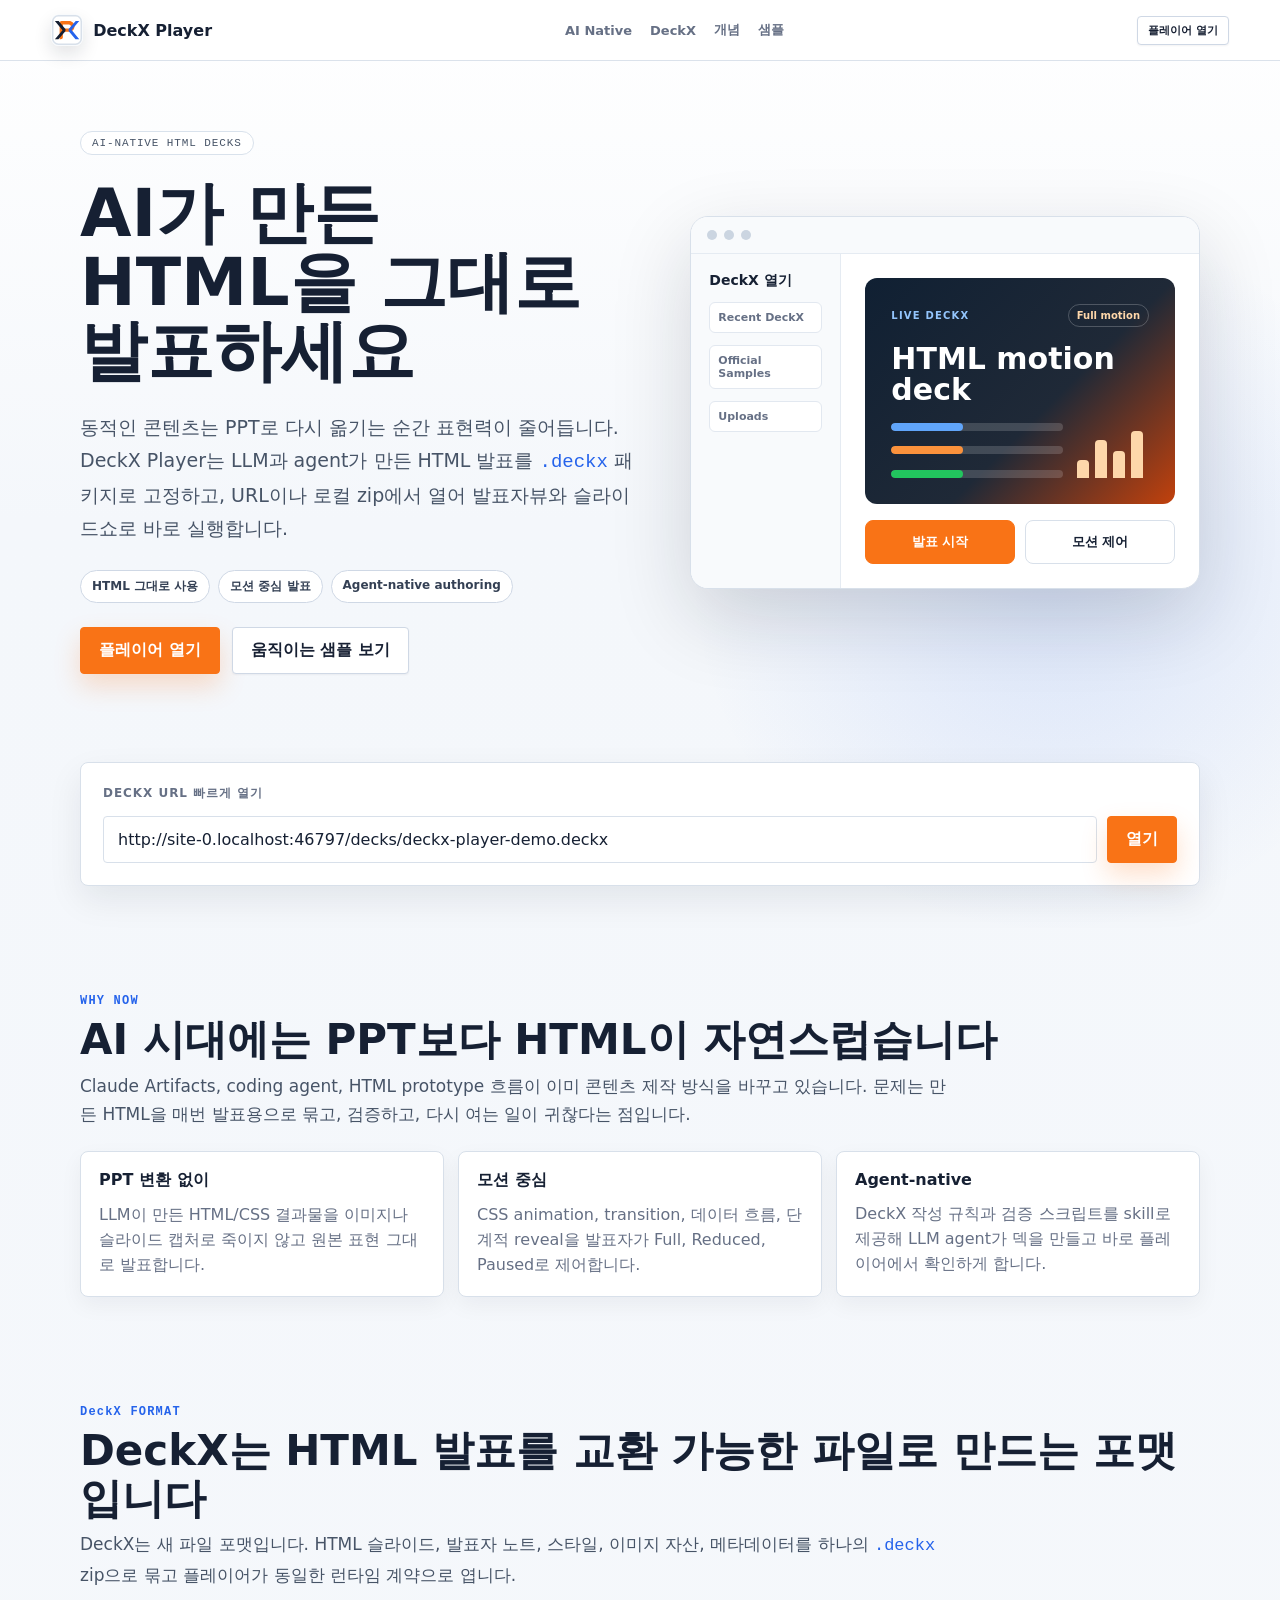
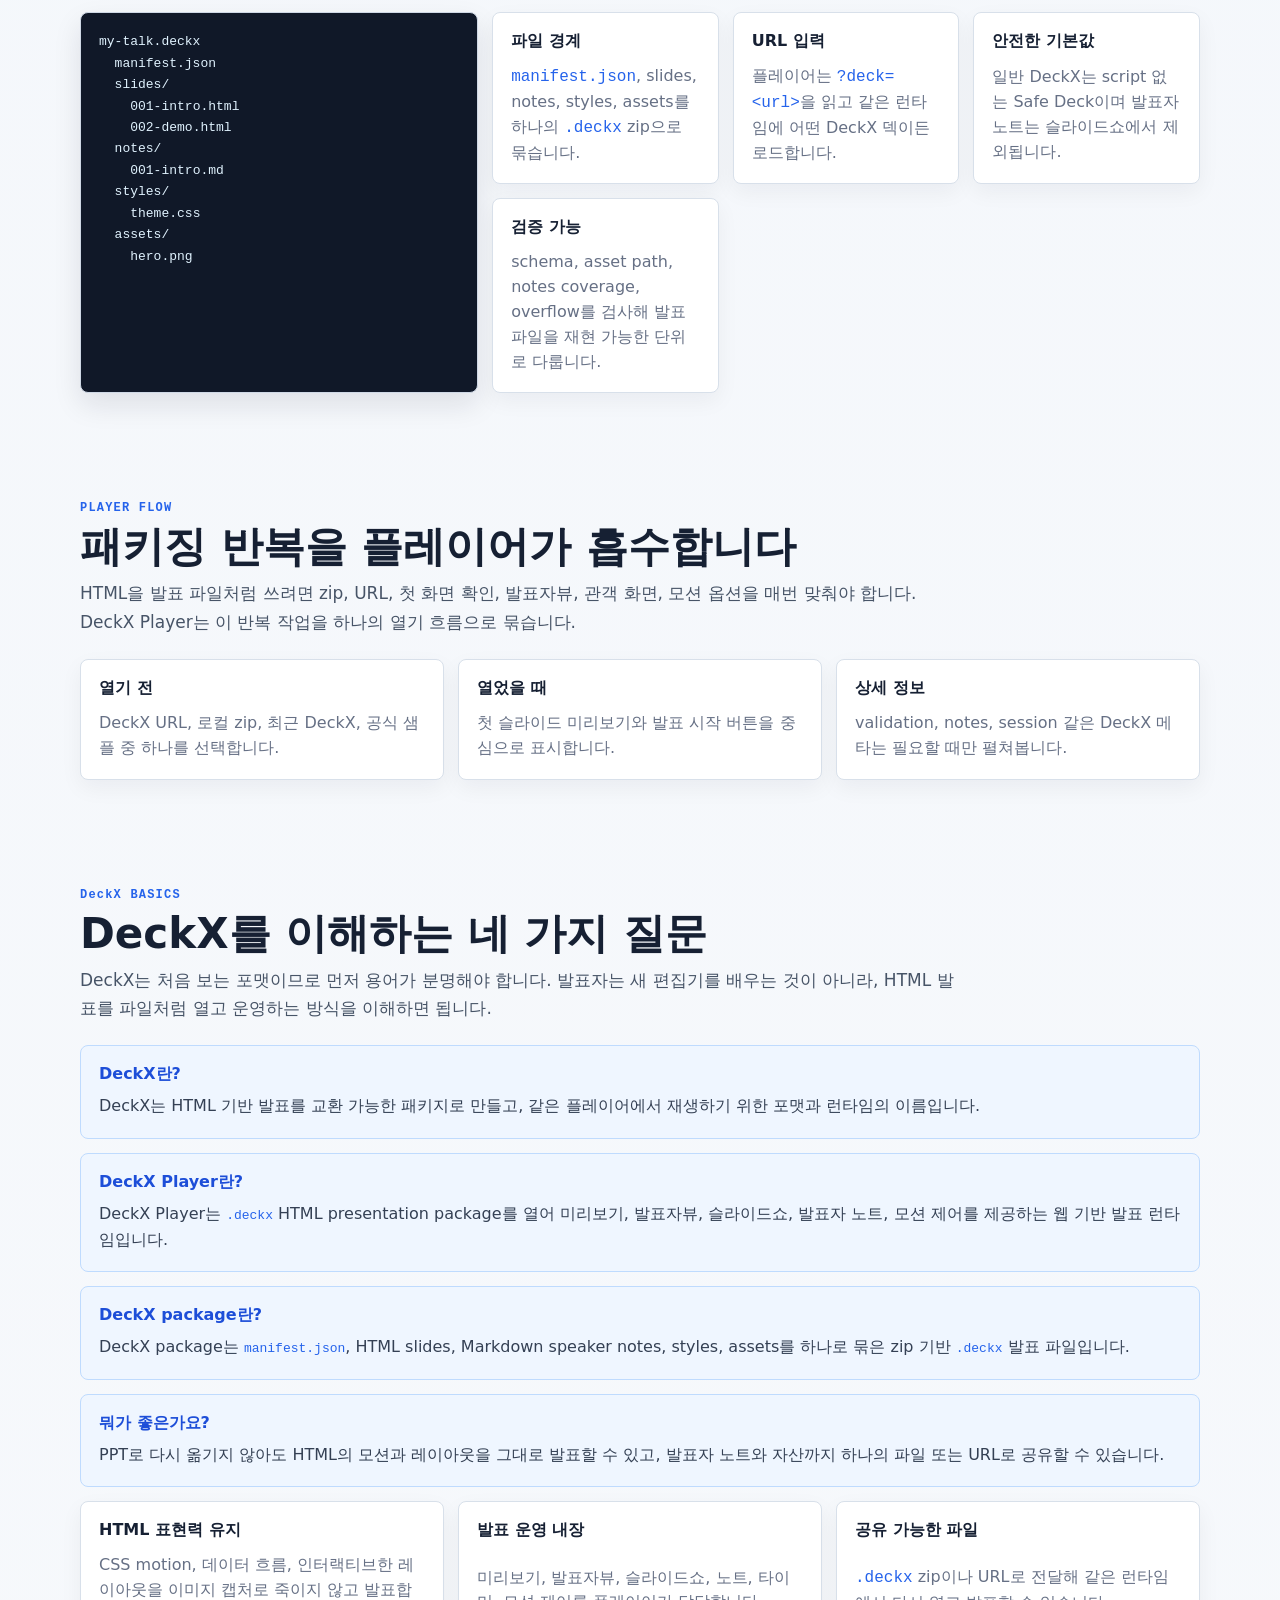
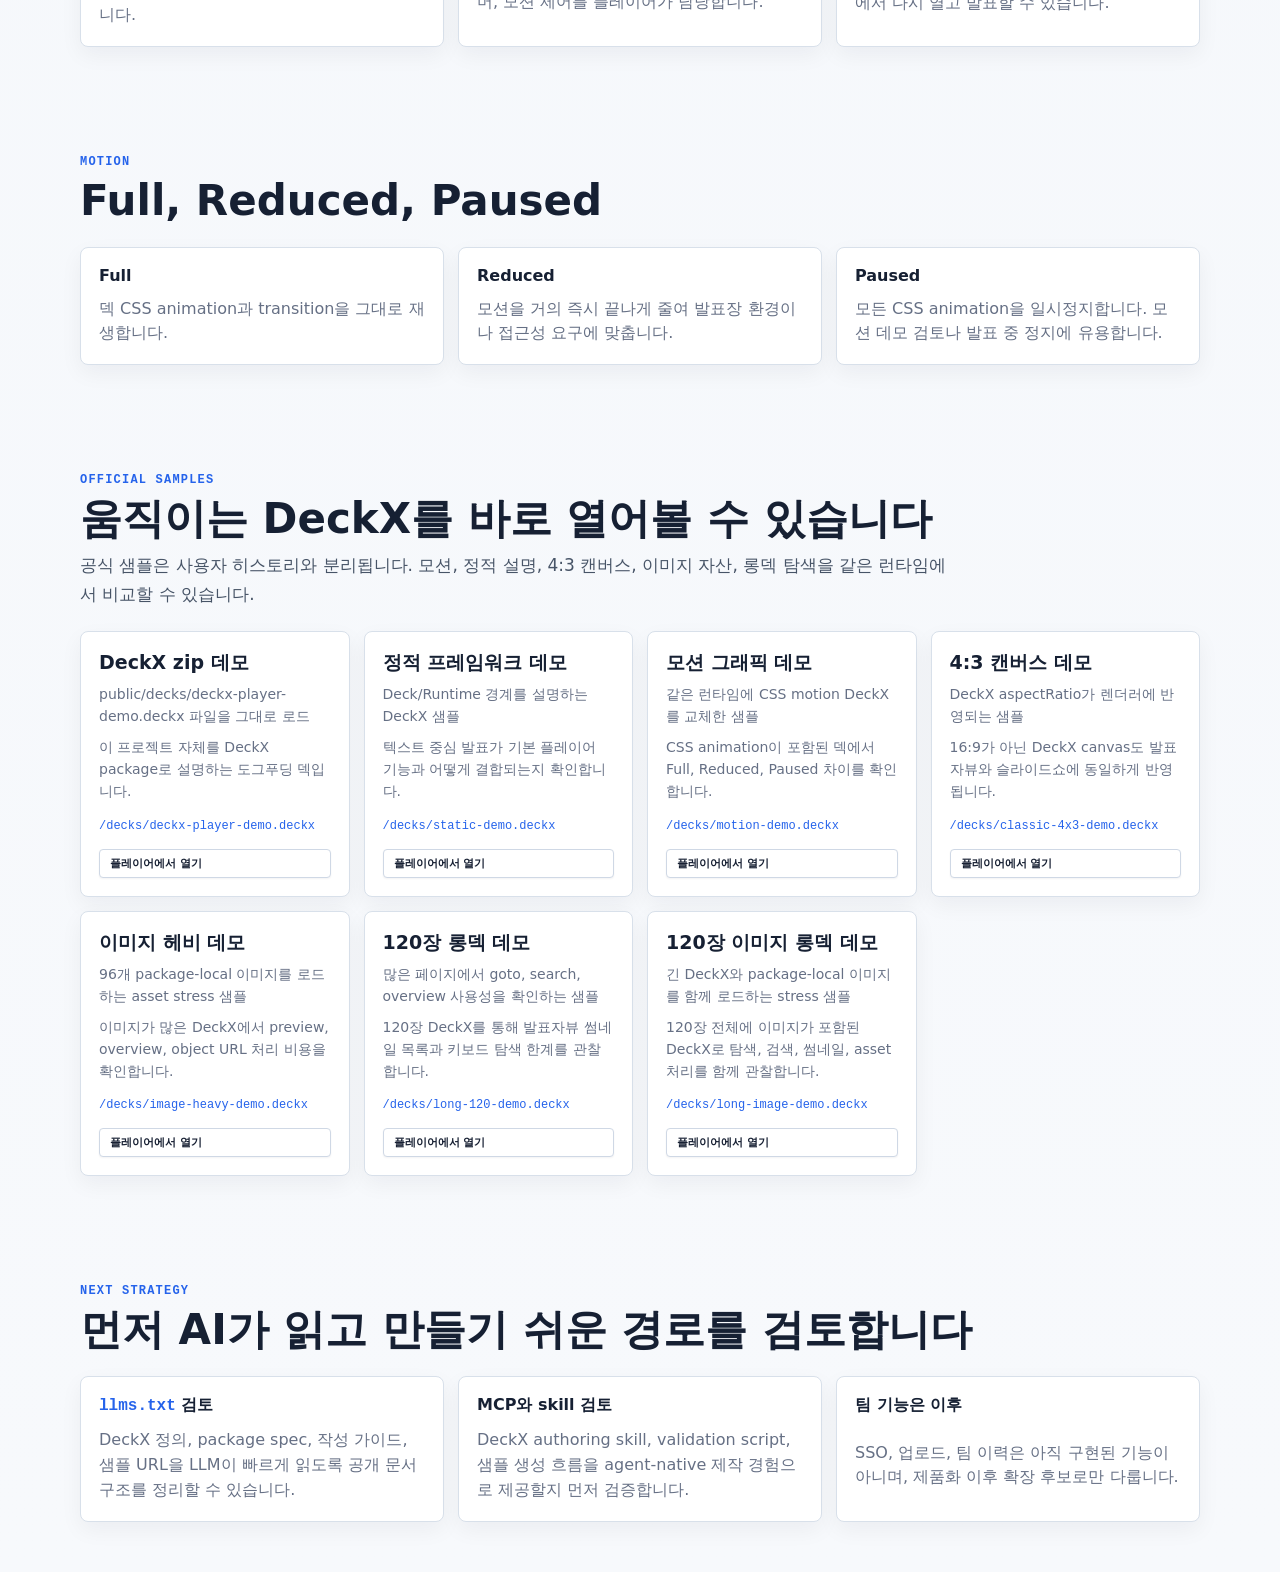
==== index.html @ 965480d0 "Deploy mobile start routing" ====
<!doctype html>
<html lang="ko">
  <head>
    <meta charset="UTF-8" />
    <meta name="viewport" content="width=device-width, initial-scale=1.0" />
    <meta
      name="description"
      content="DeckX Player는 AI와 LLM agent가 만든 HTML presentation을 .deckx 패키지로 열고, 미리보기, 발표자뷰, 슬라이드쇼, 모션 제어를 제공하는 웹 기반 발표 런타임입니다."
    />
    <meta property="og:title" content="DeckX Player - AI-native HTML presentation runtime" />
    <meta
      property="og:description"
      content="PPT로 변환하지 않고 AI가 만든 HTML 발표를 .deckx 패키지로 열어 바로 발표하세요."
    />
    <meta property="og:type" content="website" />
    <meta name="theme-color" content="#f97316" />
    <link rel="icon" type="image/svg+xml" href="/brand/deckx-icon.svg" />
    <link rel="manifest" href="/site.webmanifest" />
    <title>DeckX Player</title>
    <script type="application/ld+json">
      {
        "@context": "https://schema.org",
        "@graph": [
          {
            "@type": "SoftwareApplication",
            "name": "DeckX Player",
            "applicationCategory": "PresentationApplication",
            "operatingSystem": "Web",
            "description": "DeckX Player opens .deckx HTML presentation packages and provides preview, presenter view, slideshow view, speaker notes, and motion controls.",
            "softwareVersion": "0.1.0",
            "offers": {
              "@type": "Offer",
              "price": "0",
              "priceCurrency": "USD"
            }
          },
          {
            "@type": "FAQPage",
            "mainEntity": [
              {
                "@type": "Question",
                "name": "DeckX Player란?",
                "acceptedAnswer": {
                  "@type": "Answer",
                  "text": "DeckX Player는 .deckx HTML presentation package를 열어 미리보기, 발표자뷰, 슬라이드쇼, 발표자 노트, 모션 제어를 제공하는 웹 기반 발표 런타임입니다."
                }
              },
              {
                "@type": "Question",
                "name": "DeckX package란?",
                "acceptedAnswer": {
                  "@type": "Answer",
                  "text": "DeckX package는 manifest.json, HTML slides, Markdown speaker notes, styles, assets를 하나로 묶은 zip 기반 .deckx 발표 파일입니다."
                }
              }
            ]
          }
        ]
      }
    </script>
    <script type="module" crossorigin src="/assets/index-Sf8DOaEv.js"></script>
    <link rel="stylesheet" crossorigin href="/assets/index-C9JeIkbQ.css">
  </head>
  <body>
    <div id="app"></div>
  </body>
</html>
---- assets/index-C9JeIkbQ.css ----
:root{--bg: #0a0a0a;--bg-2: #141414;--bg-3: #1f1f1f;--line: #2b2b2b;--fg: #f5f5f5;--muted: #8d8d8d;--accent: #fb923c;--danger: #f87171;--success: #22c55e}*{box-sizing:border-box}html,body,#app{width:100%;height:100%;margin:0}body{overflow:auto;background:var(--bg);color:var(--fg);font-family:Inter,ui-sans-serif,system-ui,-apple-system,BlinkMacSystemFont,Segoe UI,sans-serif;-webkit-font-smoothing:antialiased}body[data-page=project],body[data-page=player][data-mode=landing]{background:#f6f8fb;color:#162033}button{font:inherit}body[data-mode=presenter],body[data-mode=slideshow]{overflow:hidden;background:var(--bg);color:var(--fg)}.mono{font-family:SFMono-Regular,Consolas,Liberation Mono,Menlo,monospace}.muted{color:var(--muted)}.badge{display:inline-flex;align-items:center;border:1px solid var(--line);border-radius:999px;padding:5px 11px;color:var(--muted);font-size:11px;letter-spacing:.08em}.btn,.tool-btn{border:1px solid var(--line);border-radius:4px;background:var(--bg-2);color:var(--fg);cursor:pointer;padding:12px 18px;font-weight:650;text-decoration:none;transition:border-color .15s ease,color .15s ease,background .15s ease}.btn:hover,.tool-btn:hover{border-color:var(--accent);color:var(--accent)}.btn.primary{border-color:var(--accent);background:var(--accent);color:#1a0a00}.btn.primary:hover{background:#fdba74;color:#1a0a00}.btn.compact{padding:6px 10px;font-size:11px}.tool-btn{padding:7px 10px;font-size:12px}.tool-btn.danger:hover{border-color:var(--danger);color:var(--danger)}.player-console{display:grid;min-height:100%;grid-template-rows:auto 1fr;gap:12px;background:linear-gradient(180deg,rgba(34,197,94,.08),transparent 360px),var(--bg);padding:14px}.player-console-header,.player-panel{border:1px solid var(--line);border-radius:6px;background:#141414eb}.player-console-header{display:flex;min-height:86px;align-items:center;justify-content:space-between;gap:18px;padding:14px 18px}.player-title-group,.player-header-actions{display:flex;align-items:center;gap:12px;min-width:0}.brand-icon{display:block;width:32px;height:32px;flex:0 0 auto;border-radius:8px;box-shadow:0 8px 18px #1018281f}.player-brand-icon{width:42px;height:42px;border-radius:12px}.player-title-group h1,.player-panel-heading h2{margin:0;letter-spacing:0}.player-title-group h1{font-size:25px;line-height:1.15}.player-title-group p{margin:3px 0 0;overflow:hidden;color:var(--muted);font-size:13px;text-overflow:ellipsis;white-space:nowrap}.player-console-grid{display:grid;min-height:0;grid-template-columns:minmax(250px,.76fr) minmax(440px,1.48fr) minmax(292px,.92fr);align-items:start;gap:12px}.player-console-grid-empty{grid-template-columns:minmax(300px,.82fr) minmax(0,1.7fr)}.player-panel{min-width:0;padding:16px}.player-open-panel,.player-preview-panel,.player-run-panel,.player-guidance-panel{display:grid;align-content:start;gap:14px}.player-preview-panel{grid-template-rows:auto auto auto}.player-panel-heading{display:grid;gap:5px}.player-panel-heading.split{display:flex;align-items:start;justify-content:space-between;gap:16px}.player-panel-heading span,.player-subhead{color:var(--muted);font-size:10px;font-weight:850;letter-spacing:.12em}.player-panel-heading h2{font-size:18px;line-height:1.25;word-break:keep-all}.player-count{flex:0 0 auto;border:1px solid var(--line);border-radius:4px;padding:5px 7px}.player-deckx-form{display:grid;gap:8px}.player-deckx-form label{color:var(--muted);font-size:11px;font-weight:850;letter-spacing:.08em;text-transform:uppercase}.player-input-row{display:grid;grid-template-columns:minmax(0,1fr) auto;gap:8px}.player-deckx-form input{min-width:0;border:1px solid var(--line);border-radius:4px;background:#0f0f0f;color:var(--fg);padding:9px 10px;font:inherit;font-size:13px}.player-deckx-form input:focus{border-color:var(--accent);outline:0}.player-file-open,.player-history-list,.player-demo-list{display:grid;gap:8px}.player-source-menu{display:grid;min-width:0}.player-source-menu-summary{display:none;align-items:center;gap:10px;border:1px solid var(--line);border-radius:6px;background:#fff;color:#162033;cursor:pointer;padding:12px;font-size:14px;font-weight:850;list-style:none}.player-source-menu-summary::-webkit-details-marker{display:none}.hamburger-lines{position:relative;display:inline-block;width:18px;height:12px;border-top:2px solid currentColor;border-bottom:2px solid currentColor}.hamburger-lines:after{position:absolute;top:3px;left:0;width:18px;border-top:2px solid currentColor;content:""}.player-source-menu-body{display:grid;gap:14px}.player-file-open .btn{width:100%;padding:10px 12px}.visually-hidden{position:absolute;width:1px;height:1px;overflow:hidden;clip:rect(0 0 0 0);clip-path:inset(50%);white-space:nowrap}.player-empty-copy{margin:0;color:var(--muted);font-size:12px;line-height:1.5}.player-history-option,.player-demo-option{display:grid;gap:4px;border:1px solid var(--line);border-radius:5px;background:#101010;color:var(--fg);padding:11px 12px;text-decoration:none;transition:border-color .15s ease,background .15s ease}.player-history-option:hover,.player-demo-option:hover,.player-demo-option.active{border-color:var(--accent)}.player-history-option.as-button{width:100%;font:inherit;text-align:left}.player-demo-option.active{background:#1b1b1b}.player-history-option span,.player-demo-option span{display:flex;align-items:center;gap:7px;font-size:13px;font-weight:800}.player-demo-option em{border:1px solid rgba(251,146,60,.58);border-radius:3px;color:var(--accent);padding:1px 4px;font-size:9px;font-style:normal;letter-spacing:.08em}.player-history-option small,.player-demo-option small{color:var(--muted);font-size:12px;line-height:1.45}.player-preview-stage{position:relative;aspect-ratio:16 / 9;min-height:0;overflow:hidden;border:1px solid #343434;border-radius:5px;background:#050505}.player-preview-wrap{--bg: #0a0a0a;--bg-2: #141414;--bg-3: #1f1f1f;--line: #2b2b2b;--fg: #f5f5f5;--muted: #8d8d8d;width:100%;height:100%}.player-preview-stage .slide{box-shadow:0 18px 50px #00000047}.player-meta-strip{display:grid;grid-template-columns:repeat(4,minmax(0,1fr));gap:8px}.player-meta-strip span{min-width:0;overflow:hidden;border:1px solid var(--line);border-radius:4px;background:#101010;color:var(--muted);padding:8px 9px;text-overflow:ellipsis;white-space:nowrap;font-size:12px}.player-meta-strip strong{color:var(--fg)}.player-empty-stage{display:grid;min-height:310px;align-content:center;gap:10px;border:1px dashed #3c3c3c;border-radius:6px;background:linear-gradient(135deg,rgba(251,146,60,.08),transparent 42%),#070707;padding:28px}.player-empty-stage strong{max-width:620px;font-size:28px;line-height:1.18;word-break:keep-all}.player-empty-stage span{max-width:680px;color:#cfcfcf;line-height:1.7}.player-flow-list{display:grid;grid-template-columns:repeat(3,minmax(0,1fr));gap:10px;margin:0;padding:0;list-style:none}.player-flow-list li{display:grid;gap:6px;border:1px solid var(--line);border-radius:5px;background:#101010;padding:13px}.player-flow-list strong{color:var(--fg);font-size:13px}.player-flow-list span{color:var(--muted);font-size:12px;line-height:1.5}.player-login-teaser{display:grid;gap:6px;border:1px solid #bfdbfe;border-radius:8px;background:#eff6ff;color:#1d4ed8;padding:14px 16px}.player-login-teaser strong{color:#1e3a8a;font-size:13px}.player-login-teaser span{color:#1d4ed8;font-size:12px;line-height:1.55}.player-action-bar{display:grid;grid-template-columns:1.1fr 1fr 1fr 1.45fr;gap:8px}.player-action-bar .btn{min-width:0;padding:10px 8px;text-align:center}.player-start-button{width:100%;min-height:64px;font-size:18px}.player-secondary-actions{display:grid;grid-template-columns:repeat(2,minmax(0,1fr));gap:8px}.player-secondary-actions .btn{padding:10px 8px}.player-settings-detail,.player-deckx-details{display:grid;border:1px solid var(--line);border-radius:5px;background:#101010}.player-settings-detail summary,.player-deckx-details summary{cursor:pointer;padding:12px;color:var(--fg);font-size:13px;font-weight:800}.player-settings-detail .player-motion-block,.player-deckx-details .player-detail-list,.player-deckx-details .player-issue-list,.player-deckx-details .player-empty-copy{margin:0 12px 12px}.player-detail-list{display:grid;gap:8px}.player-detail-row{display:grid;grid-template-columns:92px minmax(0,1fr);gap:10px;border-top:1px solid var(--line);padding-top:8px}.player-detail-row:first-child{border-top:0;padding-top:0}.player-detail-row dt{color:var(--muted);font-size:10px}.player-detail-row dd{min-width:0;margin:0;overflow:hidden;color:#d6d6d6;font-size:12px;text-overflow:ellipsis;white-space:nowrap}.player-status-list{display:grid;gap:8px;margin:0}.player-status-row{display:grid;grid-template-columns:86px minmax(0,1fr);align-items:center;gap:10px;border:1px solid var(--line);border-left-width:3px;border-radius:5px;background:#101010;padding:9px 10px}.player-status-row[data-tone=ok]{border-left-color:var(--success)}.player-status-row[data-tone=warn]{border-left-color:var(--accent)}.player-status-row[data-tone=danger]{border-left-color:var(--danger)}.player-status-row dt{color:var(--muted);font-size:10px}.player-status-row dd{display:grid;min-width:0;gap:3px;margin:0}.player-status-row strong{overflow:hidden;font-size:13px;text-overflow:ellipsis;white-space:nowrap}.player-status-row span{overflow:hidden;color:var(--muted);font-size:11px;text-overflow:ellipsis;white-space:nowrap}.player-motion-block{display:grid;gap:8px}.player-motion-segment{display:grid;overflow:hidden;grid-template-columns:repeat(3,minmax(0,1fr));border:1px solid var(--line);border-radius:5px;background:#101010}.motion-mode{min-width:0;border:0;border-right:1px solid var(--line);background:transparent;color:var(--muted);cursor:pointer;padding:9px 8px;font-size:12px;font-weight:800}.motion-mode:last-child{border-right:0}.motion-mode:hover,.motion-mode.active{background:var(--accent);color:#1a0a00}.player-issue-list{display:grid;gap:8px}.player-issue-list p{margin:0;color:var(--muted);font-size:12px;line-height:1.5}.player-issue{display:grid;gap:3px;border:1px solid var(--line);border-radius:5px;background:#101010;padding:9px 10px}.player-issue[data-severity=error]{border-color:#f8717194}.player-issue strong{color:var(--fg);font-size:12px}.player-issue span{color:var(--muted);font-size:11px;line-height:1.45}.project-landing,.player-console{--bg: #f6f8fb;--bg-2: #ffffff;--bg-3: #eef2f7;--line: #d8e0ea;--fg: #162033;--muted: #667085;--accent: #f97316;--accent-soft: #fff3e8;--link: #2563eb;--success: #16a34a;--danger: #dc2626;color:var(--fg)}.project-landing .badge,.player-console .badge{border-color:#d9e2ec;background:#fff;color:#475467}.project-landing .btn,.player-console .btn{border-color:#cfd8e5;background:#fff;color:#172033;box-shadow:0 1px 2px #1018280d}.project-landing .btn:hover,.player-console .btn:hover{border-color:#f97316;color:#c2410c;background:#fff7ed}.project-landing .btn.primary,.player-console .btn.primary{border-color:#f97316;background:#f97316;color:#fff;box-shadow:0 12px 26px #f9731638}.project-landing .btn.primary:hover,.player-console .btn.primary:hover{background:#ea580c;color:#fff}.player-console{background:radial-gradient(circle at 82% 0%,rgba(37,99,235,.11),transparent 360px),linear-gradient(180deg,#fff,#f6f8fb 380px)}.player-console-header,.player-panel{border-color:#d8e0ea;background:#fffffff0;box-shadow:0 12px 32px #10182812}.player-title-group p,.player-panel-heading span,.player-subhead,.player-empty-copy,.player-history-option small,.player-demo-option small,.player-flow-list span,.player-detail-row dt,.player-detail-row dd,.player-issue-list p,.player-issue span{color:#667085}.player-panel-heading h2,.player-title-group h1,.player-empty-stage strong,.player-flow-list strong,.player-demo-option span,.player-history-option span,.player-issue strong{color:#162033}.player-deckx-form input{border-color:#cfd8e5;background:#fff;color:#162033}.player-file-open .btn,.player-history-option,.player-demo-option,.player-flow-list li,.player-settings-detail,.player-deckx-details,.player-detail-row,.player-issue{border-color:#d8e0ea;background:#fff}.player-history-option:hover,.player-demo-option:hover,.player-demo-option.active{border-color:#f97316;background:#fff7ed}.player-demo-option em{border-color:#2563eb47;background:#eff6ff;color:#2563eb}.player-preview-stage{border-color:#cfd8e5;background:#111827}.player-meta-strip span{border-color:#d8e0ea;background:#fff;color:#667085}.player-meta-strip strong{color:#162033}.player-empty-stage{border-color:#cfd8e5;background:linear-gradient(135deg,rgba(37,99,235,.08),transparent 48%),linear-gradient(180deg,#fff,#f8fafc)}.player-empty-stage span{color:#475467}.player-start-button{color:#fff}.player-settings-detail summary,.player-deckx-details summary{color:#162033}.player-motion-segment{border-color:#d8e0ea;background:#f8fafc}.motion-mode{border-right-color:#d8e0ea;color:#667085}.motion-mode:hover,.motion-mode.active{background:#f97316;color:#fff}.project-landing{min-height:100%;background:radial-gradient(circle at 82% 12%,rgba(37,99,235,.13),transparent 360px),linear-gradient(180deg,#fff 0,#f4f7fb 520px,#f7f9fc);color:var(--fg)}.project-nav{position:sticky;top:0;z-index:10;display:flex;align-items:center;justify-content:space-between;border-bottom:1px solid rgba(216,224,234,.92);background:#ffffffd6;padding:14px clamp(20px,4vw,58px);-webkit-backdrop-filter:blur(16px);backdrop-filter:blur(16px)}.project-mark{display:inline-flex;align-items:center;gap:10px;color:var(--fg);font-weight:850;text-decoration:none}.project-nav-links{display:flex;align-items:center;gap:18px}.project-nav-links a{color:#667085;font-size:13px;font-weight:750;text-decoration:none}.project-nav-links a:hover{color:#2563eb}.project-hero,.project-section{width:min(1120px,calc(100% - 40px));margin:0 auto}.project-hero{display:grid;min-height:590px;grid-template-columns:minmax(0,1fr) minmax(430px,.9fr);align-items:center;gap:44px;padding:70px 0 34px}.project-hero-copy{display:grid;gap:24px}.project-hero-copy .badge{justify-self:start}.project-hero h1{max-width:860px;margin:0;font-size:clamp(42px,5.2vw,70px);line-height:1.04;letter-spacing:0;word-break:keep-all}.project-hero p{max-width:760px;margin:0;color:#475467;font-size:19px;line-height:1.75}.project-hero-points{display:flex;flex-wrap:wrap;gap:8px}.project-hero-points span{border:1px solid #cfd8e5;border-radius:999px;background:#fff;color:#344054;padding:7px 11px;font-size:12px;font-weight:800}.project-hero code,.project-open code,.project-section code{color:#2563eb}.project-actions{display:flex;flex-wrap:wrap;gap:12px}.project-open{display:grid;gap:14px;border:1px solid var(--line);border-radius:8px;background:#fff;padding:22px;box-shadow:0 14px 34px #10182814}.project-open-section{padding-top:8px}.project-open label{color:var(--muted);font-size:12px;font-weight:800;letter-spacing:.08em;text-transform:uppercase}.project-open-row{display:grid;grid-template-columns:1fr auto;gap:10px}.project-open input{min-width:0;border:1px solid var(--line);border-radius:4px;background:#fff;color:var(--fg);padding:12px 14px;font:inherit}.project-product-preview{overflow:hidden;border:1px solid #d8e0ea;border-radius:18px;background:#fff;box-shadow:0 28px 80px #10182829}.preview-chrome{display:flex;gap:7px;border-bottom:1px solid #e5ebf2;background:#f8fafc;padding:13px 16px}.preview-chrome span{width:10px;height:10px;border-radius:999px;background:#cbd5e1}.preview-layout{display:grid;grid-template-columns:150px minmax(0,1fr);min-height:330px}.preview-layout aside{display:grid;align-content:start;gap:12px;border-right:1px solid #e5ebf2;background:#f8fafc;padding:18px}.preview-layout aside strong{color:#162033;font-size:14px}.preview-layout aside span{border:1px solid #e2e8f0;border-radius:6px;background:#fff;color:#667085;padding:8px;font-size:11px;font-weight:750}.preview-layout section{display:grid;align-content:center;gap:16px;padding:24px}.preview-slide{display:grid;min-height:185px;align-content:space-between;gap:16px;border-radius:12px;background:linear-gradient(135deg,#102033,#1f2937 58%,#c2410c);color:#fff;padding:26px}.preview-status-row{display:flex;align-items:center;justify-content:space-between;gap:12px}.preview-slide small{color:#93c5fd;font-size:10px;font-weight:850;letter-spacing:.12em}.preview-slide em{border:1px solid rgba(255,255,255,.22);border-radius:999px;color:#fed7aa;padding:5px 8px;font-size:10px;font-style:normal;font-weight:850}.preview-slide strong{max-width:240px;font-size:30px;line-height:1.05}.preview-motion-scene{display:grid;grid-template-columns:minmax(0,1fr) 72px;align-items:end;gap:14px}.preview-flow-line{position:relative;overflow:hidden;height:8px;border-radius:999px;background:#ffffff29}.preview-flow-line:after{position:absolute;inset:0;width:42%;border-radius:inherit;background:#60a5fa;content:"";animation:preview-flow 2.4s ease-in-out infinite}.preview-flow-line:nth-child(2):after{animation-delay:.32s;background:#fb923c}.preview-flow-line:nth-child(3):after{animation-delay:.64s;background:#22c55e}.preview-metric-bars{display:flex;height:56px;align-items:end;gap:6px;grid-column:2;grid-row:1 / span 3}.preview-metric-bars span{width:12px;border-radius:4px 4px 0 0;background:#fed7aa;animation:preview-bars 1.8s ease-in-out infinite}.preview-metric-bars span:nth-child(1){height:32%}.preview-metric-bars span:nth-child(2){height:68%;animation-delay:.16s}.preview-metric-bars span:nth-child(3){height:48%;animation-delay:.32s}.preview-metric-bars span:nth-child(4){height:84%;animation-delay:.48s}.preview-actions{display:grid;grid-template-columns:1fr 1fr;gap:10px}.preview-actions span{border:1px solid #d8e0ea;border-radius:8px;background:#fff;padding:12px;color:#162033;text-align:center;font-size:13px;font-weight:800}.preview-actions span:first-child{border-color:#f97316;background:#f97316;color:#fff}.project-section{padding:54px 0}.section-heading{display:grid;gap:8px;margin-bottom:22px}.section-heading p{margin:0;color:#2563eb;font-size:12px;font-weight:850;letter-spacing:.1em}.section-heading h2{margin:0;font-size:clamp(28px,4vw,42px);line-height:1.14;letter-spacing:0}.section-lead{max-width:880px;color:#475467;font-size:17px;line-height:1.7}.project-format-grid{display:grid;grid-template-columns:minmax(280px,.72fr) minmax(0,1.28fr);align-items:stretch;gap:14px}.deckx-tree{min-width:0;margin:0;border:1px solid #cfd8e5;border-radius:8px;background:#101828;color:#e0f2fe;padding:18px;box-shadow:0 12px 28px #1018281a;white-space:pre-wrap}.deckx-tree code{color:inherit;font-family:SFMono-Regular,Consolas,Liberation Mono,Menlo,monospace;font-size:13px;line-height:1.65}.format-cards{grid-template-columns:repeat(2,minmax(0,1fr))}.project-answer-block{display:grid;gap:8px;margin-bottom:14px;border:1px solid #bfdbfe;border-radius:8px;background:#eff6ff;padding:18px}.project-answer-block strong{color:#1d4ed8;font-size:16px}.project-answer-block span{color:#344054;line-height:1.65}.info-grid,.project-demo-grid{display:grid;gap:14px}.info-grid{grid-template-columns:repeat(3,1fr)}.project-demo-grid{grid-template-columns:repeat(4,1fr)}.info-grid article,.project-demo-card{border:1px solid var(--line);border-radius:8px;background:var(--bg-2);padding:18px;box-shadow:0 8px 22px #1018280d}.info-grid article{display:grid;gap:12px}.info-grid strong,.project-demo-card h3{color:var(--fg)}.info-grid span,.project-demo-card p,.project-demo-card span{color:#667085;line-height:1.55}.info-grid code{color:#2563eb;font-family:SFMono-Regular,Consolas,Liberation Mono,Menlo,monospace}.project-demo-card{display:grid;min-height:260px;grid-template-rows:1fr auto auto;gap:16px}.project-demo-card h3{margin:0 0 10px;font-size:19px;line-height:1.28}.project-demo-card p,.project-demo-card span{margin:0;font-size:14px}.project-demo-card span{display:block;margin-top:10px;color:var(--muted)}.project-demo-card code{overflow:hidden;color:#2563eb;font-size:12px;text-overflow:ellipsis;white-space:nowrap}.deckx-url-form{display:grid;width:min(760px,100%);grid-template-columns:1fr auto;gap:10px}.deckx-url-form input{min-width:0;border:1px solid var(--line);border-radius:4px;background:var(--bg-2);color:var(--fg);padding:12px 14px;font:inherit}.deckx-url-form input:focus{border-color:var(--accent);outline:0}.deckx-url-status{grid-column:1 / -1;color:var(--danger);font-size:12px;text-align:left}kbd{display:inline-block;min-width:24px;margin-right:5px;border:1px solid var(--line);border-radius:3px;background:var(--bg-2);color:var(--fg);padding:2px 6px;text-align:center;font-size:11px}.system-message{display:grid;height:100%;place-items:center;color:var(--muted)}.load-error{display:grid;max-width:620px;gap:14px;text-align:center}.load-error strong{color:var(--danger);font-size:20px}.load-error span{line-height:1.5}.load-error .btn{justify-self:center;text-decoration:none}@keyframes preview-flow{0%{transform:translate(-110%)}55%,to{transform:translate(245%)}}@keyframes preview-bars{0%,to{transform:scaleY(.72)}50%{transform:scaleY(1)}}body[data-motion=paused] *{animation-play-state:paused!important}body[data-motion=reduced] *{animation-duration:1ms!important;animation-iteration-count:1!important;transition-duration:1ms!important}@media(max-width:640px){.player-console{min-height:100dvh;gap:8px;padding:8px}.player-console-header,.player-title-group,.player-header-actions{align-items:stretch;flex-direction:column}.player-console-header{min-height:0;padding:10px}.player-title-group{display:grid;grid-template-columns:auto minmax(0,1fr)}.player-title-group .badge,.player-title-group p{display:none}.player-title-group h1{font-size:19px}.player-brand-icon{width:34px;height:34px;border-radius:10px}.player-console-grid,.player-input-row,.player-meta-strip,.player-action-bar,.player-secondary-actions,.player-flow-list,.project-open-row,.project-format-grid,.info-grid,.project-demo-grid{grid-template-columns:1fr}.player-console-grid{display:grid;align-content:start;grid-auto-rows:max-content;gap:8px}.player-console-grid-loaded .player-preview-panel{order:1}.player-console-grid-loaded .player-run-panel{order:2}.player-console-grid-loaded .player-open-panel{order:3}.player-panel{border-radius:8px;padding:12px}.player-open-panel{align-content:start;padding:0;border:0;background:transparent;box-shadow:none}.player-source-menu-summary{display:flex}.player-source-menu[open] .player-source-menu-summary{border-color:#f97316;border-radius:8px 8px 0 0;background:#fff7ed;color:#c2410c}.player-source-menu-body{border:1px solid #d8e0ea;border-top:0;border-radius:0 0 8px 8px;background:#fff;padding:12px}.player-source-menu:not([open]) .player-source-menu-body{display:none}.player-console-grid-empty .player-open-panel{order:1}.player-console-grid-empty .player-guidance-panel{order:2}.player-console-grid-empty .player-source-menu{overflow:hidden;border:1px solid #d8e0ea;border-radius:8px;background:#fff}.player-console-grid-empty .player-source-menu-summary{border:0}.player-console-grid-empty .player-source-menu[open] .player-source-menu-summary{border-bottom:1px solid #d8e0ea;border-radius:0}.player-console-grid-empty .player-source-menu-body{border:0;border-radius:0}.player-preview-panel{gap:10px;grid-template-rows:auto auto}.player-panel-heading.split{align-items:center}.player-panel-heading h2{font-size:16px}.player-count{font-size:10px}.player-preview-stage{aspect-ratio:16 / 9;min-height:0}.player-meta-strip,.player-settings-detail,.player-deckx-details{display:none}.player-run-panel{gap:8px}.player-run-panel .player-panel-heading{display:none}.player-start-button{min-height:56px;font-size:18px}.player-secondary-actions .btn{padding:11px 8px}.player-guidance-panel{gap:10px}.player-empty-stage{min-height:210px;padding:20px}.player-status-row{grid-template-columns:72px minmax(0,1fr)}.player-detail-row{grid-template-columns:76px minmax(0,1fr)}.player-empty-stage strong{font-size:22px}.project-nav{padding:12px 20px}.project-hero,.project-section{width:min(100% - 32px,1120px)}.project-hero{min-height:auto;grid-template-columns:1fr;gap:28px;padding:30px 0 16px}.project-hero-copy{gap:18px}.project-hero h1{font-size:38px;line-height:1.08}.project-hero p{font-size:17px;line-height:1.7}.project-nav-links{display:none}.preview-chrome{padding:10px 16px}.preview-layout{grid-template-columns:1fr;min-height:auto}.preview-layout aside{display:none}.preview-layout section{gap:12px;padding:12px}.preview-slide{min-height:150px;padding:18px}.preview-slide strong{font-size:25px}.project-open-section{padding-top:0}.format-cards{grid-template-columns:1fr}}@media(min-width:641px)and (max-width:1040px){.player-console-grid{grid-template-columns:1fr}.player-preview-panel{grid-template-rows:auto auto auto}.project-hero{grid-template-columns:1fr}.project-format-grid,.info-grid,.project-demo-grid{grid-template-columns:repeat(2,1fr)}}.slide-wrap{position:relative;width:100%;height:100%;overflow:hidden}.slide-scaler{position:absolute;transform-origin:top left}.slide{position:relative;display:flex;width:var(--slide-width, 1280px);height:var(--slide-height, 720px);flex-direction:column;justify-content:center;overflow:hidden;background:var(--bg);color:var(--fg);padding:86px 118px}.slide-content{max-width:980px}.slide-kicker{margin-bottom:24px;color:var(--accent);font-size:17px;font-weight:700;letter-spacing:.08em;text-transform:uppercase}.slide h2{margin:0 0 26px;font-size:68px;line-height:1.08;letter-spacing:0}.slide h2 em{color:var(--accent);font-style:normal}.slide-body,.slide-body p,.slide-body li{color:#d8d8d8;font-size:28px;line-height:1.52}.slide-body .lead{max-width:850px;color:#d0d0d0}.slide-body ul{margin:18px 0 0;padding:0;list-style:none}.slide-body li{position:relative;border-bottom:1px solid var(--line);padding:14px 0 14px 38px}.slide-body li:before{position:absolute;left:0;color:var(--accent);content:">";font-family:SFMono-Regular,Consolas,monospace}.slide-footer,.slide-page{position:absolute;bottom:28px;color:var(--muted);font-size:14px}.slide-footer{left:34px}.slide-page{right:34px}.slide-end{align-items:center;text-align:center}.presenter{display:grid;height:100%;gap:12px;padding:12px}body[data-mode=presenter][data-runtime-theme=light],body[data-mode=slideshow][data-runtime-theme=light]{--bg: #f6f8fb;--bg-2: #ffffff;--bg-3: #eef2f7;--line: #d8e0ea;--fg: #162033;--muted: #667085;--accent: #f97316;--danger: #dc2626;--success: #16a34a;background:#f6f8fb;color:#162033}body[data-mode=presenter][data-runtime-theme=dark],body[data-mode=slideshow][data-runtime-theme=dark]{--bg: #0a0a0a;--bg-2: #141414;--bg-3: #1f1f1f;--line: #2b2b2b;--fg: #f5f5f5;--muted: #8d8d8d;--accent: #fb923c;--danger: #f87171;--success: #22c55e;background:#0a0a0a;color:#f5f5f5}.topbar{grid-area:topbar;position:relative;z-index:10;display:flex;min-height:74px;flex-direction:column;align-items:stretch;justify-content:center;gap:9px;border:1px solid var(--line);border-radius:6px;background:var(--bg-2);padding:9px 14px}.topbar-main{display:flex;align-items:center;justify-content:space-between;gap:18px}.topbar-group{display:flex;align-items:center;gap:22px}.topbar-group.right{gap:10px;flex-wrap:wrap;justify-content:flex-end}.label{margin-bottom:4px;color:var(--muted);font-size:10px;letter-spacing:.1em}.value{font-size:20px;font-weight:750}.value span{color:var(--muted);font-weight:500}.value.accent{color:var(--accent)}.pace-value{font-size:17px}.pace-value[data-pace=ahead]{color:#38bdf8}.pace-value[data-pace=behind]{color:var(--danger)}.pace-value[data-pace=on-track]{color:var(--success)}.connection{display:inline-flex;align-items:center;gap:6px;color:var(--muted);font-size:11px}.status-dot{width:8px;height:8px;border-radius:999px;background:var(--danger)}.status-dot[data-connected=true]{background:var(--success);box-shadow:0 0 8px var(--success)}.primary-tool{border-color:var(--accent);background:var(--accent);color:#fff}.primary-tool:hover{background:#ea580c;color:#fff}.presenter-tools-menu{position:relative;flex:0 0 auto}.presenter-tools-menu summary{list-style:none}.presenter-tools-menu summary::-webkit-details-marker{display:none}.presenter-tools-panel{position:absolute;z-index:40;top:calc(100% + 8px);right:0;display:grid;width:min(420px,calc(100vw - 24px));gap:8px;border:1px solid var(--line);border-radius:6px;background:var(--bg-2);box-shadow:0 20px 70px #10182838;padding:10px}.tool-menu-control{display:grid;gap:3px;border:1px solid var(--line);border-radius:5px;background:var(--bg-3);color:var(--fg);cursor:pointer;padding:10px 11px;text-align:left}.tool-menu-control:hover{border-color:var(--accent)}.tool-menu-control strong{font-size:13px}.tool-menu-control span{color:var(--muted);font-size:11px;line-height:1.4}.panel{position:relative;min-height:0;overflow:hidden;border:1px solid var(--line);border-radius:6px;background:var(--bg-2)}.panel.current{grid-area:current}.panel.next{grid-area:next}.panel.overview{grid-area:overview;overflow:hidden}.panel.empty-presenter{grid-area:empty;display:grid;place-items:center;color:var(--muted)}.mobile-combo-stage,.mobile-presenter-panel{display:none}.mobile-combo-stage{grid-area:mobile-stage}.mobile-presenter-panel{grid-area:mobile-presenter}.panel.notes{grid-area:notes;overflow-y:auto;padding:42px 22px 22px}.slide-host{width:100%;height:100%}.panel-label{position:absolute;z-index:2;top:9px;left:12px;border-radius:3px;background:var(--bg-2);color:var(--muted);font-size:10px;letter-spacing:.12em}.panel-actions{position:absolute;z-index:3;top:7px;right:10px;display:flex;gap:6px}.mini-btn{border:1px solid var(--line);border-radius:3px;background:var(--bg-3);color:var(--muted);cursor:pointer;padding:3px 7px;font-size:10px}.mini-btn:hover{border-color:var(--accent);color:var(--accent)}.notes-content{color:var(--fg);line-height:1.72}.notes-content strong{color:var(--accent)}.bottombar{grid-area:bottombar;display:grid;min-height:45px;grid-template-columns:minmax(0,1fr) auto auto;align-items:center;gap:14px;border:1px solid var(--line);border-radius:6px;background:var(--bg-2);padding:7px 10px}.nav-dots{display:flex;flex-wrap:wrap;gap:6px}.nav-dots button{width:24px;height:24px;border:1px solid var(--line);border-radius:3px;background:transparent;color:var(--muted);cursor:pointer;font-size:11px}.nav-dots button.active{border-color:var(--accent);background:var(--accent);color:#1a0a00;font-weight:700}.bottom-status{max-width:520px;overflow:hidden;color:var(--muted);font-size:11px;text-overflow:ellipsis;white-space:nowrap}.timer-controls{display:flex;gap:6px}.readiness-detail{border-top:1px solid var(--line);padding-top:8px}.readiness-detail summary{display:flex;min-height:28px;align-items:center;gap:8px;color:var(--fg);cursor:pointer;font-size:12px;font-weight:750;list-style:none}.readiness-detail summary::-webkit-details-marker{display:none}.readiness-summary-chip{border:1px solid var(--line);border-radius:999px;background:var(--bg-3);color:var(--muted);padding:3px 7px;font-size:9px}.readiness-summary-chip[data-readiness-state=ready]{border-color:#16a34a73;color:var(--success)}.readiness-summary-chip[data-readiness-state=blocked]{border-color:#dc262673;color:var(--danger)}.readiness-summary-copy{min-width:0;overflow:hidden;color:var(--muted);font-size:11px;font-weight:500;text-overflow:ellipsis;white-space:nowrap}.readiness-row{display:flex;align-items:center;gap:7px;overflow-x:auto;padding:8px 0 1px}.readiness-item{display:inline-flex;min-height:27px;flex:0 0 auto;align-items:center;gap:6px;border:1px solid var(--line);border-radius:4px;background:var(--bg-3);padding:4px 8px}.readiness-label{color:var(--muted);font-size:9px;letter-spacing:.08em}.readiness-value{color:var(--fg);font-size:10px}.readiness-description{display:none}.readiness-item[data-readiness-state=error],.readiness-item[data-readiness-state=popup-blocked],.readiness-item[data-readiness-state=behind]{border-color:#f87171a6}.readiness-item[data-readiness-state=ok],.readiness-item[data-readiness-state=on-track]{border-color:#22c55e8c}.layout-settings{grid-area:settings;padding:10px;overflow:visible}.preset-picker{display:grid;grid-template-columns:repeat(3,minmax(0,1fr));gap:8px}.preset-card{display:grid;min-height:84px;grid-template-columns:minmax(0,1fr) 80px;grid-template-rows:auto 1fr;gap:4px 10px;border:1px solid var(--line);border-radius:5px;background:var(--bg-3);color:var(--fg);cursor:pointer;padding:10px;text-align:left}.preset-card.active,.preset-card:hover{border-color:var(--accent)}.preset-name{font-weight:750}.preset-description{grid-row:2;color:var(--muted);font-size:12px;line-height:1.35}.preset-map{grid-row:1 / span 2;grid-column:2;display:grid;gap:3px;min-height:58px}.preset-map:before,.preset-map:after{border-radius:2px;background:var(--line);content:""}.preset-map-extra{display:none;min-width:0;min-height:0;border-radius:2px;background:var(--line)}.preset-map-script-first{grid-template-columns:.7fr 1fr 1fr;grid-template-rows:1fr .65fr}.preset-map-script-first:before{grid-row:1 / span 2}.preset-map-script-first:after{grid-column:2 / span 2;background:var(--accent)}.preset-map-balanced{grid-template-columns:1.35fr .75fr;grid-template-rows:1fr .78fr}.preset-map-balanced:before{grid-column:1;grid-row:1;background:var(--accent)}.preset-map-balanced:after{grid-column:2;grid-row:1}.preset-map-review{grid-template-columns:.42fr 1.15fr .55fr;grid-template-rows:1fr .8fr}.preset-map-review:before{grid-row:1 / span 2;background:var(--accent)}.preset-map-review:after{grid-column:2}.preset-map-review .preset-map-extra{display:block;grid-column:3;grid-row:1}.overview-list{display:grid;grid-template-columns:repeat(auto-fit,minmax(92px,1fr));height:100%;align-content:start;gap:10px;overflow-y:auto;padding:40px 10px 10px}.presenter[data-preset=review] .overview-list{grid-template-columns:1fr;gap:8px;padding-inline:8px}.overview-item{position:relative;display:block;border:1px solid var(--line);border-radius:5px;background:var(--bg-3);cursor:pointer;padding:4px}.overview-item:hover,.overview-item.active{border-color:var(--accent)}.overview-thumb{width:100%;aspect-ratio:16 / 9;overflow:hidden;border:1px solid var(--line);border-radius:3px;background:var(--bg)}.slide-host .slide-wrap,.mobile-stage-slide .slide-wrap,.mobile-mini-slide .slide-wrap,.overview-thumb,.slideshow-stage [data-slide-host] .slide-wrap,.mirror-body .slide-wrap{--bg: #0a0a0a;--bg-2: #141414;--bg-3: #1f1f1f;--line: #2b2b2b;--fg: #f5f5f5;--muted: #8d8d8d;--accent: #fb923c}.overview-mini-slide{position:relative;width:100%;height:100%;pointer-events:none}.overview-mini-slide .slide{position:absolute;top:0;left:0;transform:scale(var(--overview-thumb-scale, .075));transform-origin:top left}.overview-number{position:absolute;right:6px;bottom:6px;border-radius:2px;background:#0a0a0acc;color:var(--fg);font-size:10px;padding:2px 4px}.slideshow-stage{position:relative;width:100%;height:100%;background:var(--bg)}.slideshow-stage[data-runtime-theme=light]{background:radial-gradient(circle at 82% 0%,rgba(37,99,235,.11),transparent 360px),linear-gradient(180deg,#fff,#f6f8fb 420px)}.slideshow-stage [data-slide-host]{width:100%;height:100%}.slideshow-toolbar{position:absolute;z-index:5;top:16px;right:16px;display:flex;flex-wrap:wrap;justify-content:flex-end;gap:8px}.fullscreen-btn,.theme-toggle-btn,.motion-toggle-btn,.display-filter-toggle-btn{border:1px solid var(--line);border-radius:4px;background:#ffffffe6;color:var(--fg);cursor:pointer;padding:9px 12px;font-size:12px;box-shadow:0 8px 24px #1018281f}body[data-runtime-theme=dark] .fullscreen-btn,body[data-runtime-theme=dark] .theme-toggle-btn,body[data-runtime-theme=dark] .motion-toggle-btn,body[data-runtime-theme=dark] .display-filter-toggle-btn{background:#141414c7;box-shadow:none}.fullscreen-btn:hover,.theme-toggle-btn:hover,.motion-toggle-btn:hover,.display-filter-toggle-btn:hover,.display-filter-toggle-btn[aria-expanded=true]{border-color:var(--accent);color:var(--accent)}.display-filter-panel{position:absolute;z-index:5;top:62px;right:16px;display:grid;width:250px;gap:5px;border:1px solid var(--line);border-radius:5px;background:#ffffffeb;padding:9px 10px}body[data-runtime-theme=dark] .display-filter-panel{background:#141414d1}.filter-control{display:grid;grid-template-columns:72px minmax(0,1fr);align-items:center;gap:8px;color:var(--muted);font-size:10px}.filter-control input{width:100%}.fullscreen-status{position:absolute;z-index:5;right:16px;bottom:16px;max-width:460px;color:var(--muted);font-size:11px;text-align:right}body[data-mode=slideshow],body[data-mode=slideshow] .fullscreen-btn,body[data-mode=slideshow] .theme-toggle-btn,body[data-mode=slideshow] .motion-toggle-btn,body[data-mode=slideshow] .display-filter-toggle-btn,body[data-mode=slideshow] .display-filter-panel,body[data-mode=slideshow] .fullscreen-status{cursor:auto}html:fullscreen body[data-mode=slideshow],html:fullscreen body[data-mode=slideshow] .slideshow-stage{cursor:none}html:fullscreen body[data-mode=slideshow] .fullscreen-btn,html:fullscreen body[data-mode=slideshow] .theme-toggle-btn,html:fullscreen body[data-mode=slideshow] .motion-toggle-btn,html:fullscreen body[data-mode=slideshow] .display-filter-toggle-btn,html:fullscreen body[data-mode=slideshow] .display-filter-panel{display:none}.command-overlay{position:fixed;z-index:100;inset:0;display:grid;place-items:start center;background:#0000008c;padding-top:min(12vh,90px)}.command-box,.notes-editor-box{display:grid;width:min(640px,calc(100vw - 32px));gap:10px;border:1px solid var(--line);border-radius:6px;background:var(--bg-2);box-shadow:0 18px 80px #00000080;padding:14px}.notes-editor-box{width:min(760px,calc(100vw - 32px))}.command-title{color:var(--muted);font-size:11px;letter-spacing:.08em;text-transform:uppercase}.command-input,.notes-editor{width:100%;border:1px solid var(--line);border-radius:4px;background:var(--bg);color:var(--fg);font:inherit;padding:11px 12px}.command-input{font-size:20px}.notes-editor{min-height:320px;resize:vertical;line-height:1.6}.command-results{display:grid;gap:6px;max-height:320px;overflow-y:auto}.command-empty{color:var(--muted);font-size:13px;padding:8px 2px}.command-result{display:grid;grid-template-columns:38px minmax(0,1fr);gap:2px 8px;border:1px solid var(--line);border-radius:4px;background:var(--bg-3);color:var(--fg);cursor:pointer;padding:9px 10px;text-align:left}.command-result:hover{border-color:var(--accent)}.command-result small{grid-column:2;overflow:hidden;color:var(--muted);text-overflow:ellipsis;white-space:nowrap}.modal-actions{display:flex;justify-content:flex-end;gap:8px}.transient-status{position:fixed;z-index:110;left:50%;bottom:22px;max-width:min(680px,calc(100vw - 32px));transform:translate(-50%);border:1px solid var(--line);border-radius:4px;background:var(--bg-2);color:var(--fg);padding:9px 12px;font-size:11px}.audience-mirror{position:fixed;z-index:70;right:18px;bottom:58px;width:min(360px,34vw);border:1px solid var(--line);border-radius:6px;background:var(--bg-2);box-shadow:0 18px 80px #00000073;overflow:hidden}.mirror-header{border-bottom:1px solid var(--line);color:var(--muted);font-size:10px;letter-spacing:.08em;padding:7px 9px}.mirror-body{aspect-ratio:16 / 9;background:var(--bg)}.mirror-body video,.mirror-body .slide-wrap{width:100%;height:100%}@media(max-width:760px){.presenter{grid-template-areas:"mobile-stage" "mobile-presenter"!important;grid-template-columns:1fr!important;grid-template-rows:minmax(0,43dvh) minmax(0,1fr)!important;gap:8px;height:100dvh;padding:8px}.topbar,.layout-settings,.panel.current,.panel.next,.panel.notes,.panel.overview,.bottombar{display:none}.mobile-combo-stage{display:grid;min-height:0;overflow:hidden;border:1px solid var(--line);border-radius:8px;background:#111827}.mobile-stage-slide{min-height:0}.mobile-stage-slide,.mobile-stage-wrap{width:100%;height:100%}.mobile-presenter-panel{display:grid;min-height:0;grid-template-rows:auto minmax(90px,.42fr) minmax(0,1fr) auto;gap:8px;overflow:hidden;border:1px solid var(--line);border-radius:8px;background:var(--bg-2);padding:10px}.mobile-presenter-heading{display:flex;align-items:center;justify-content:space-between;gap:10px}.mobile-presenter-heading span{color:var(--muted);font-size:10px;font-weight:850;letter-spacing:.12em}.mobile-presenter-heading strong{color:var(--fg);font-size:13px}.mobile-presenter-previews{display:grid;min-height:0;grid-template-columns:repeat(2,minmax(0,1fr));gap:8px}.mobile-preview-tile{display:grid;min-height:0;grid-template-rows:auto minmax(0,1fr);gap:5px;overflow:hidden;border:1px solid var(--line);border-radius:6px;background:var(--bg-3);padding:7px}.mobile-preview-tile>span,.mobile-notes-block>span{color:var(--muted);font-size:9px;font-weight:850;letter-spacing:.1em}.mobile-mini-slide{min-height:0;overflow:hidden;border-radius:4px;background:#111827}.mobile-mini-wrap{width:100%;height:100%}.mobile-notes-block{display:grid;min-height:0;grid-template-rows:auto minmax(0,1fr);gap:6px;overflow:hidden;border:1px solid var(--line);border-radius:6px;background:var(--bg-3);padding:9px}.mobile-notes-content{min-height:0;overflow-y:auto;color:var(--fg);line-height:1.55}.mobile-nav-actions{display:grid;grid-template-columns:repeat(2,minmax(0,1fr));gap:8px}.mobile-nav-actions .btn{min-height:42px;font-size:14px}.audience-mirror{right:12px;bottom:52px;width:min(320px,calc(100vw - 24px))}}
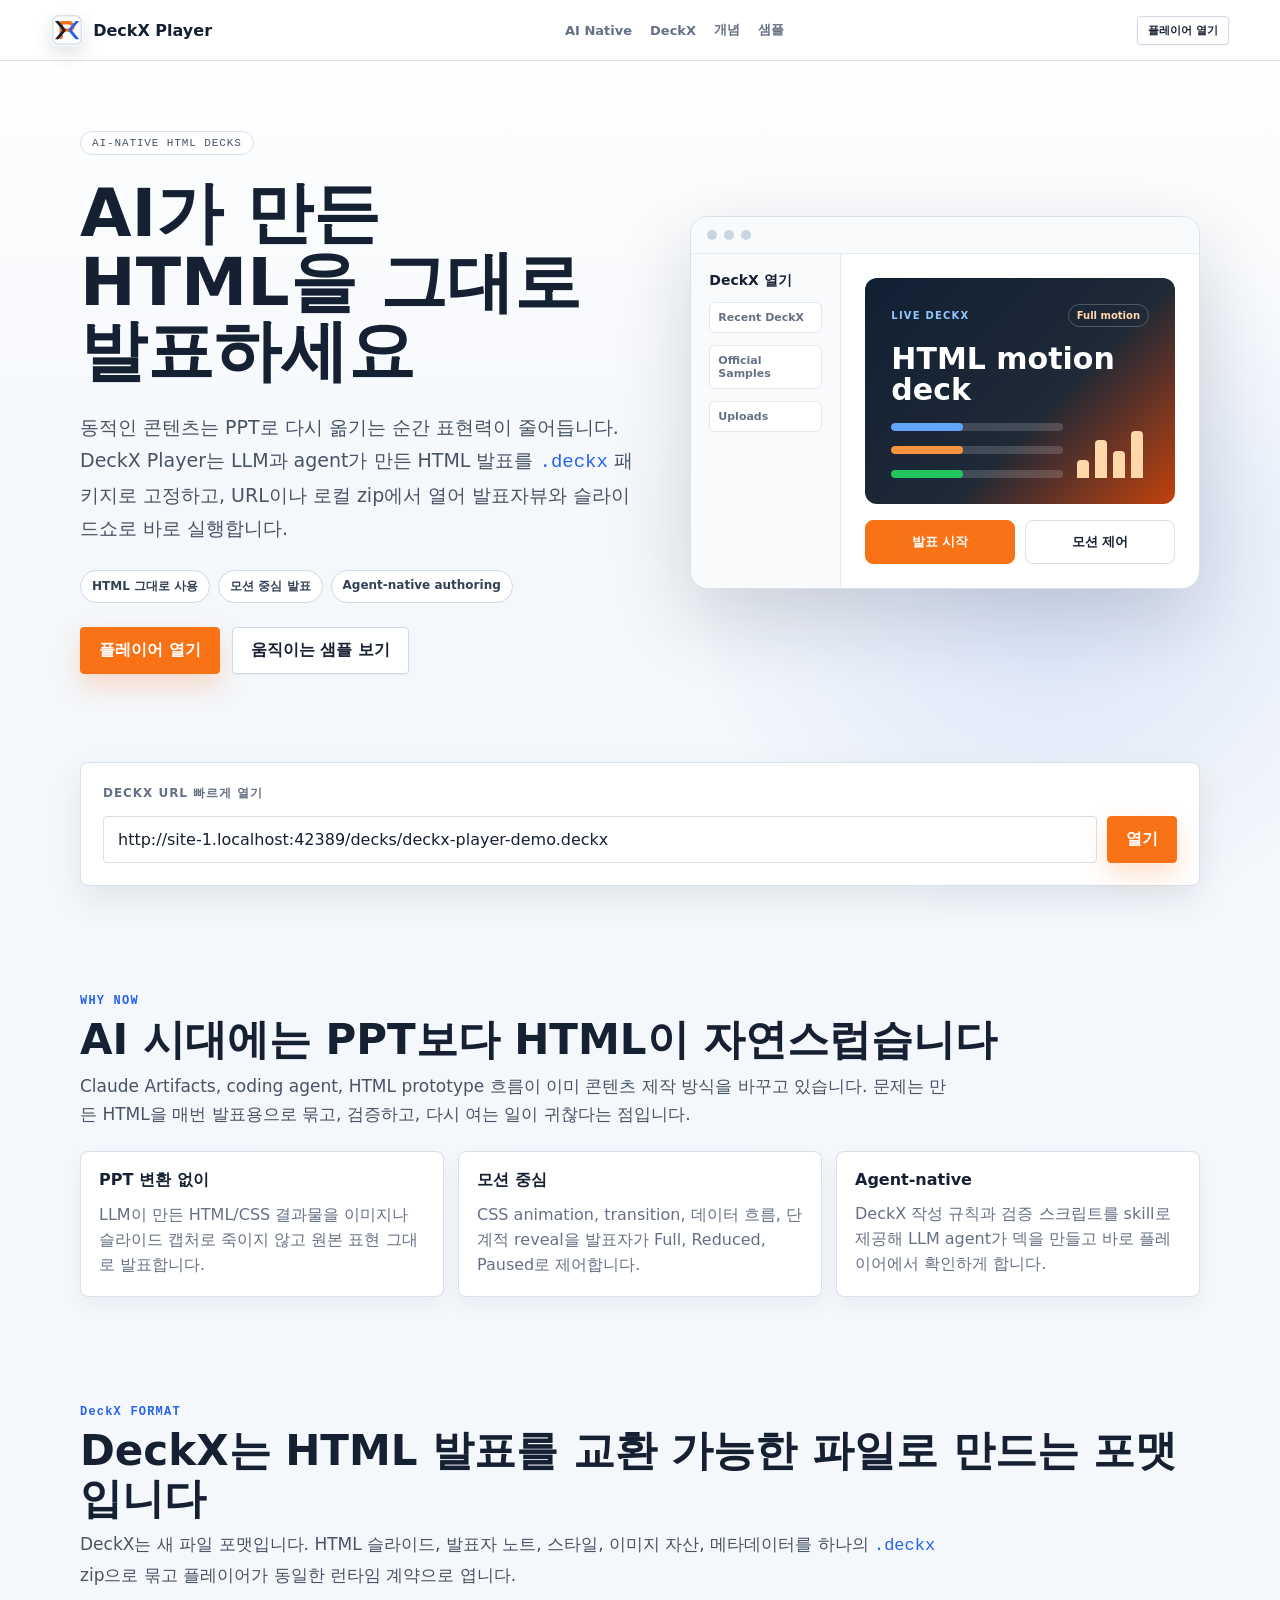
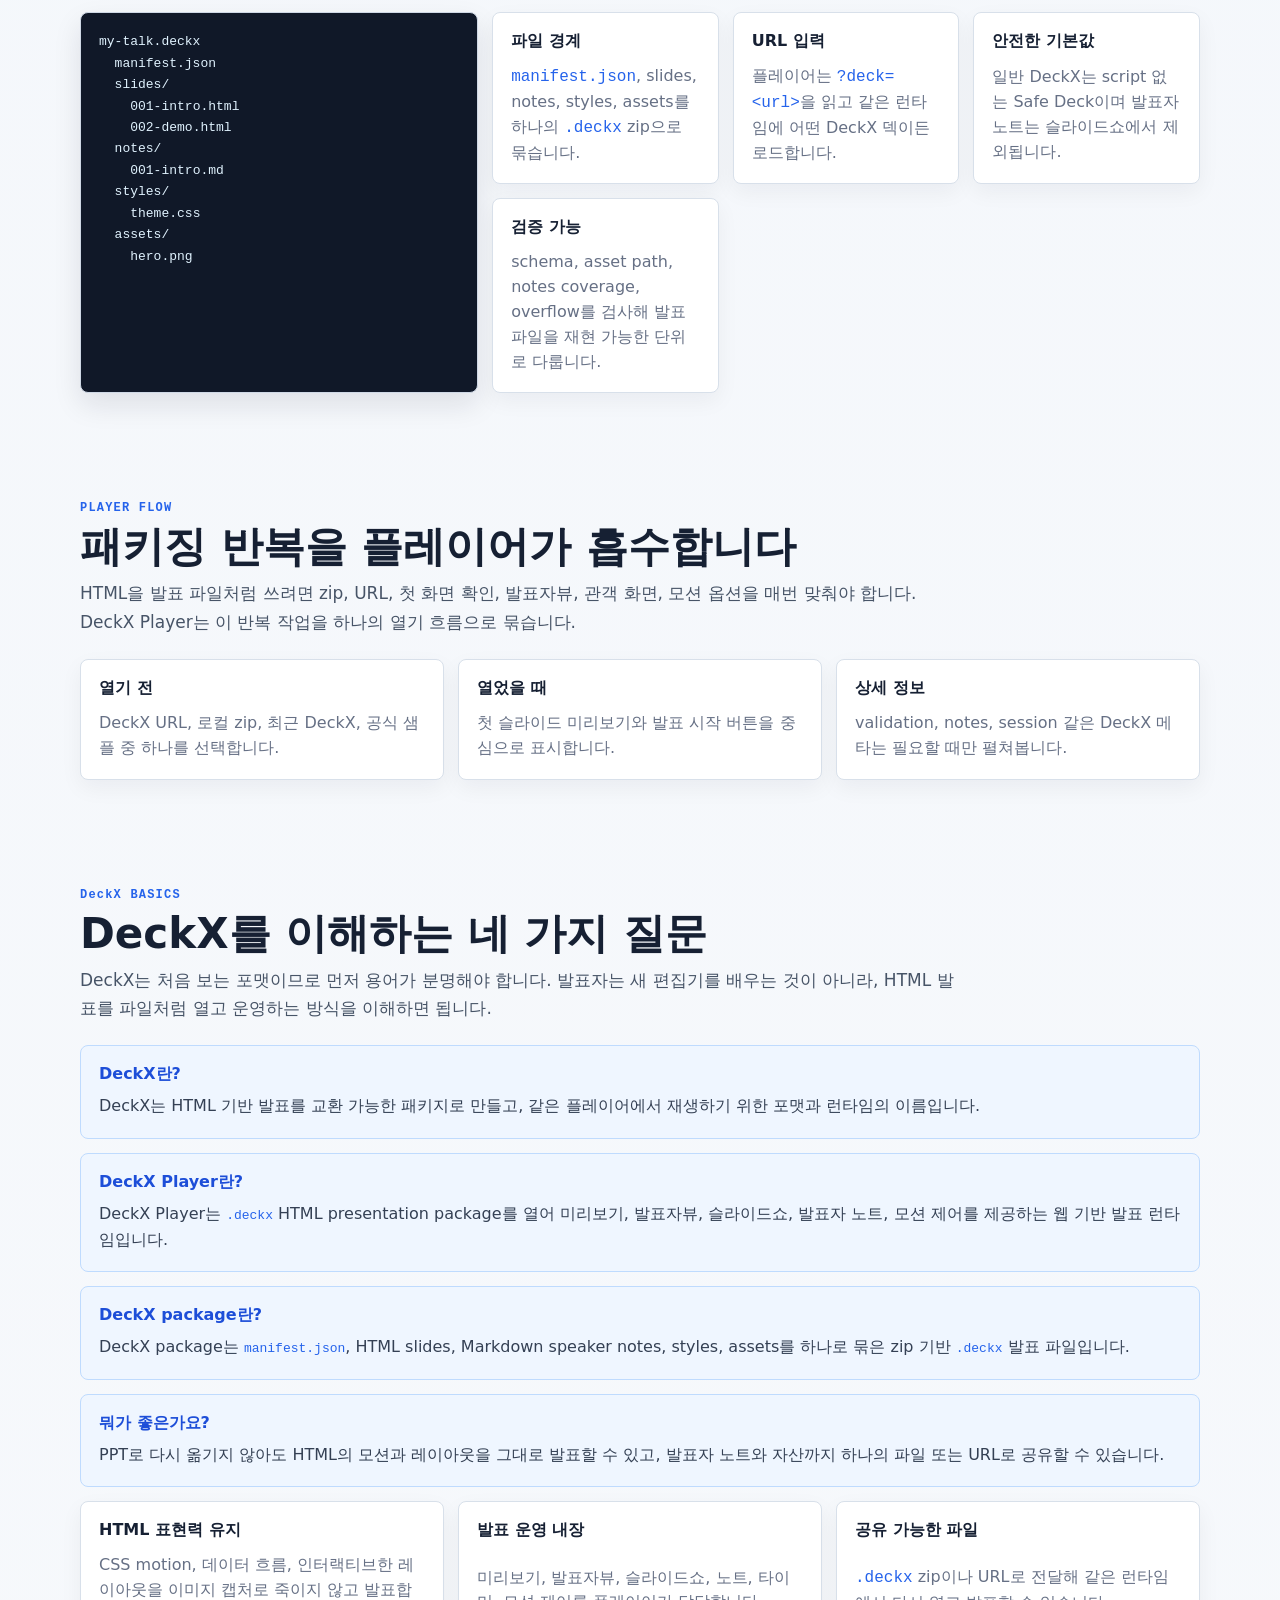
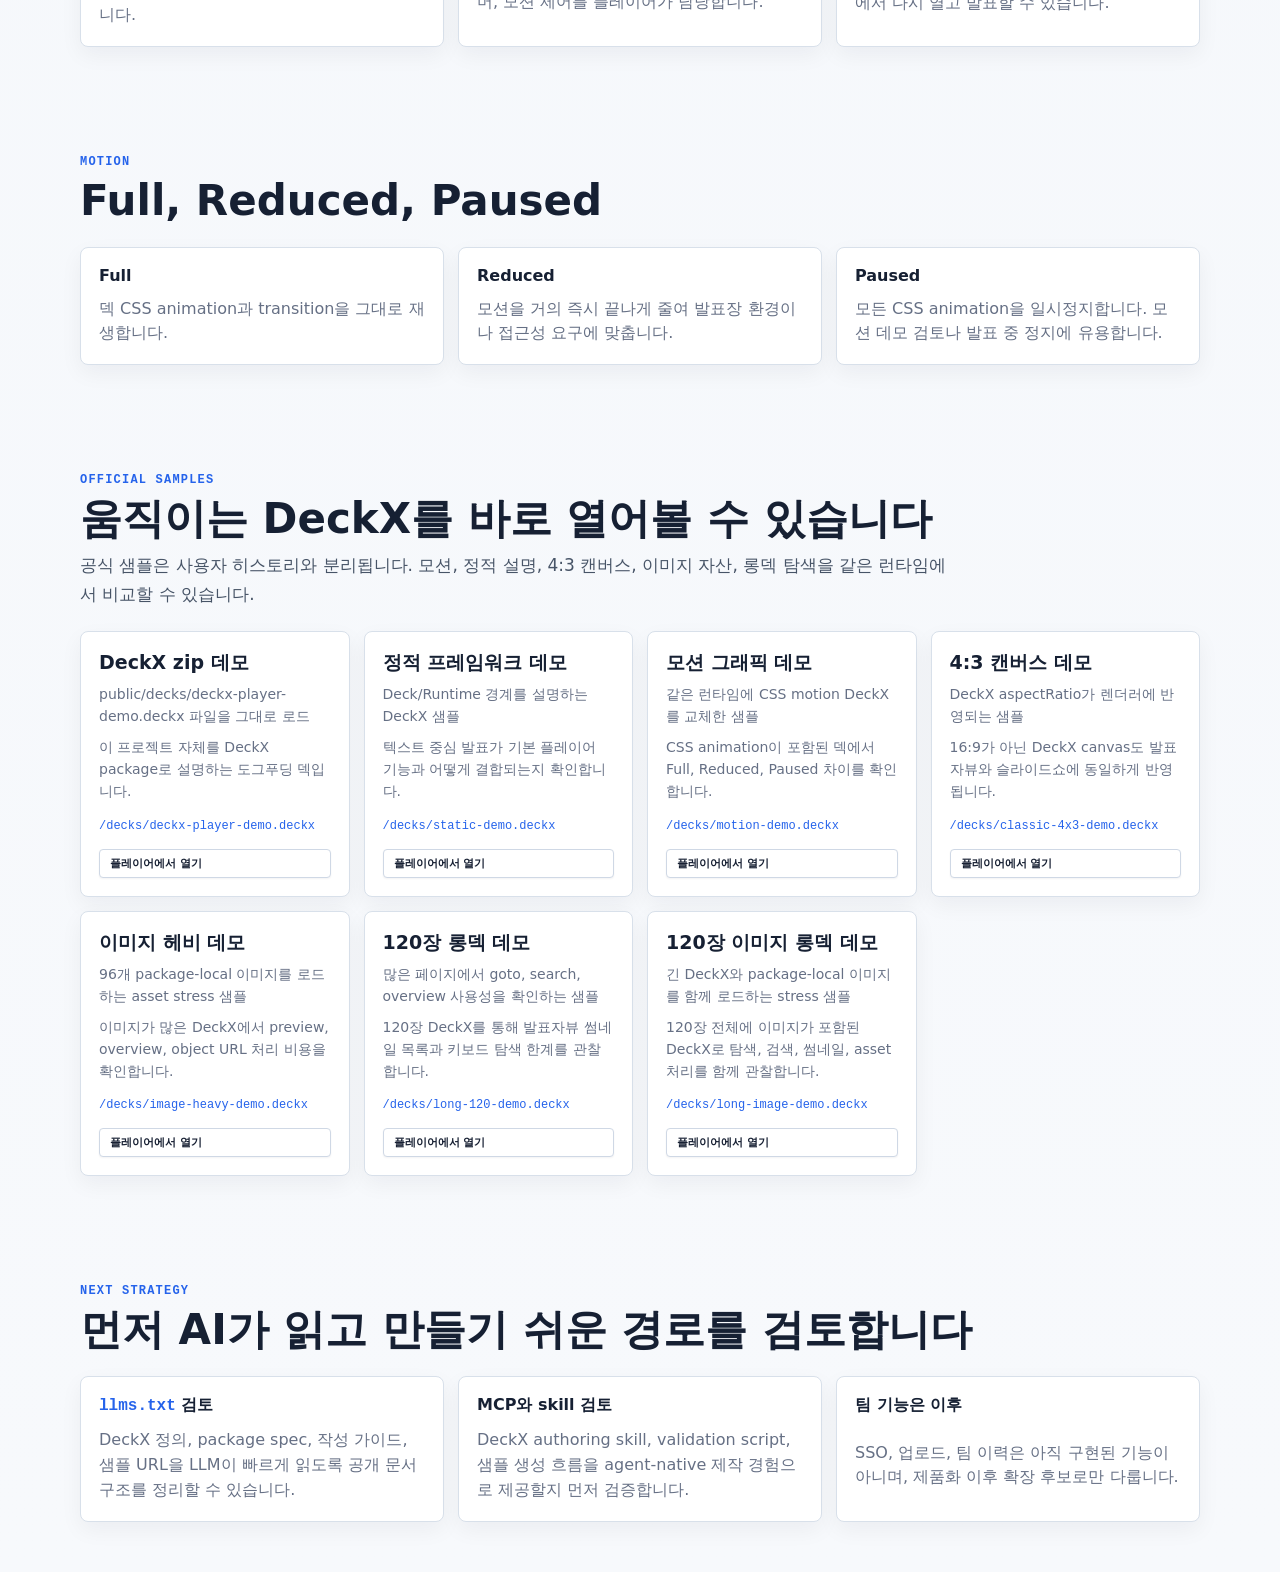
==== commit 4aadaab4: "Deploy Clarity tracking" ====
--- a/index.html
+++ b/index.html
@@ -17,6 +17,13 @@
     <link rel="icon" type="image/svg+xml" href="/brand/deckx-icon.svg" />
     <link rel="manifest" href="/site.webmanifest" />
     <title>DeckX Player</title>
+    <script type="text/javascript">
+      (function(c,l,a,r,i,t,y){
+        c[a]=c[a]||function(){(c[a].q=c[a].q||[]).push(arguments)};
+        t=l.createElement(r);t.async=1;t.src="https://www.clarity.ms/tag/"+i;
+        y=l.getElementsByTagName(r)[0];y.parentNode.insertBefore(t,y);
+      })(window, document, "clarity", "script", "wwp7u25012");
+    </script>
     <script type="application/ld+json">
       {
         "@context": "https://schema.org",
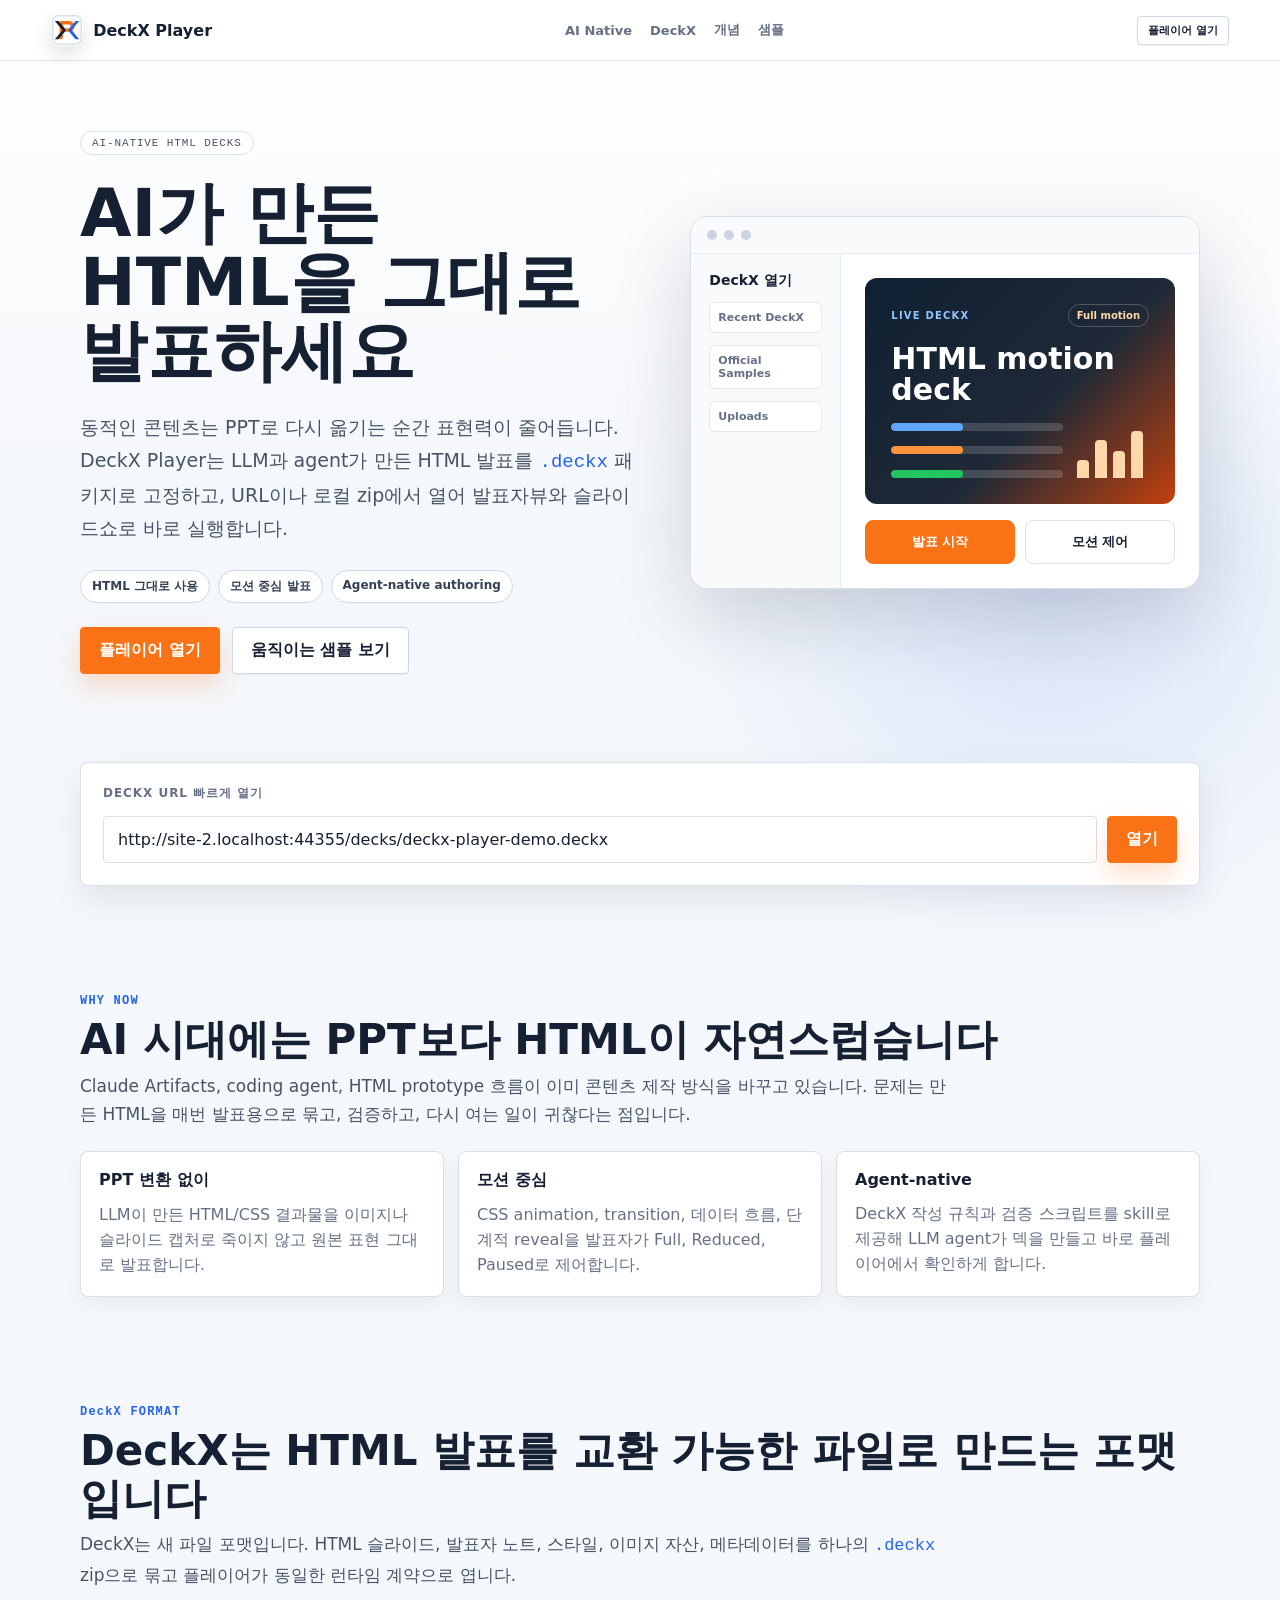
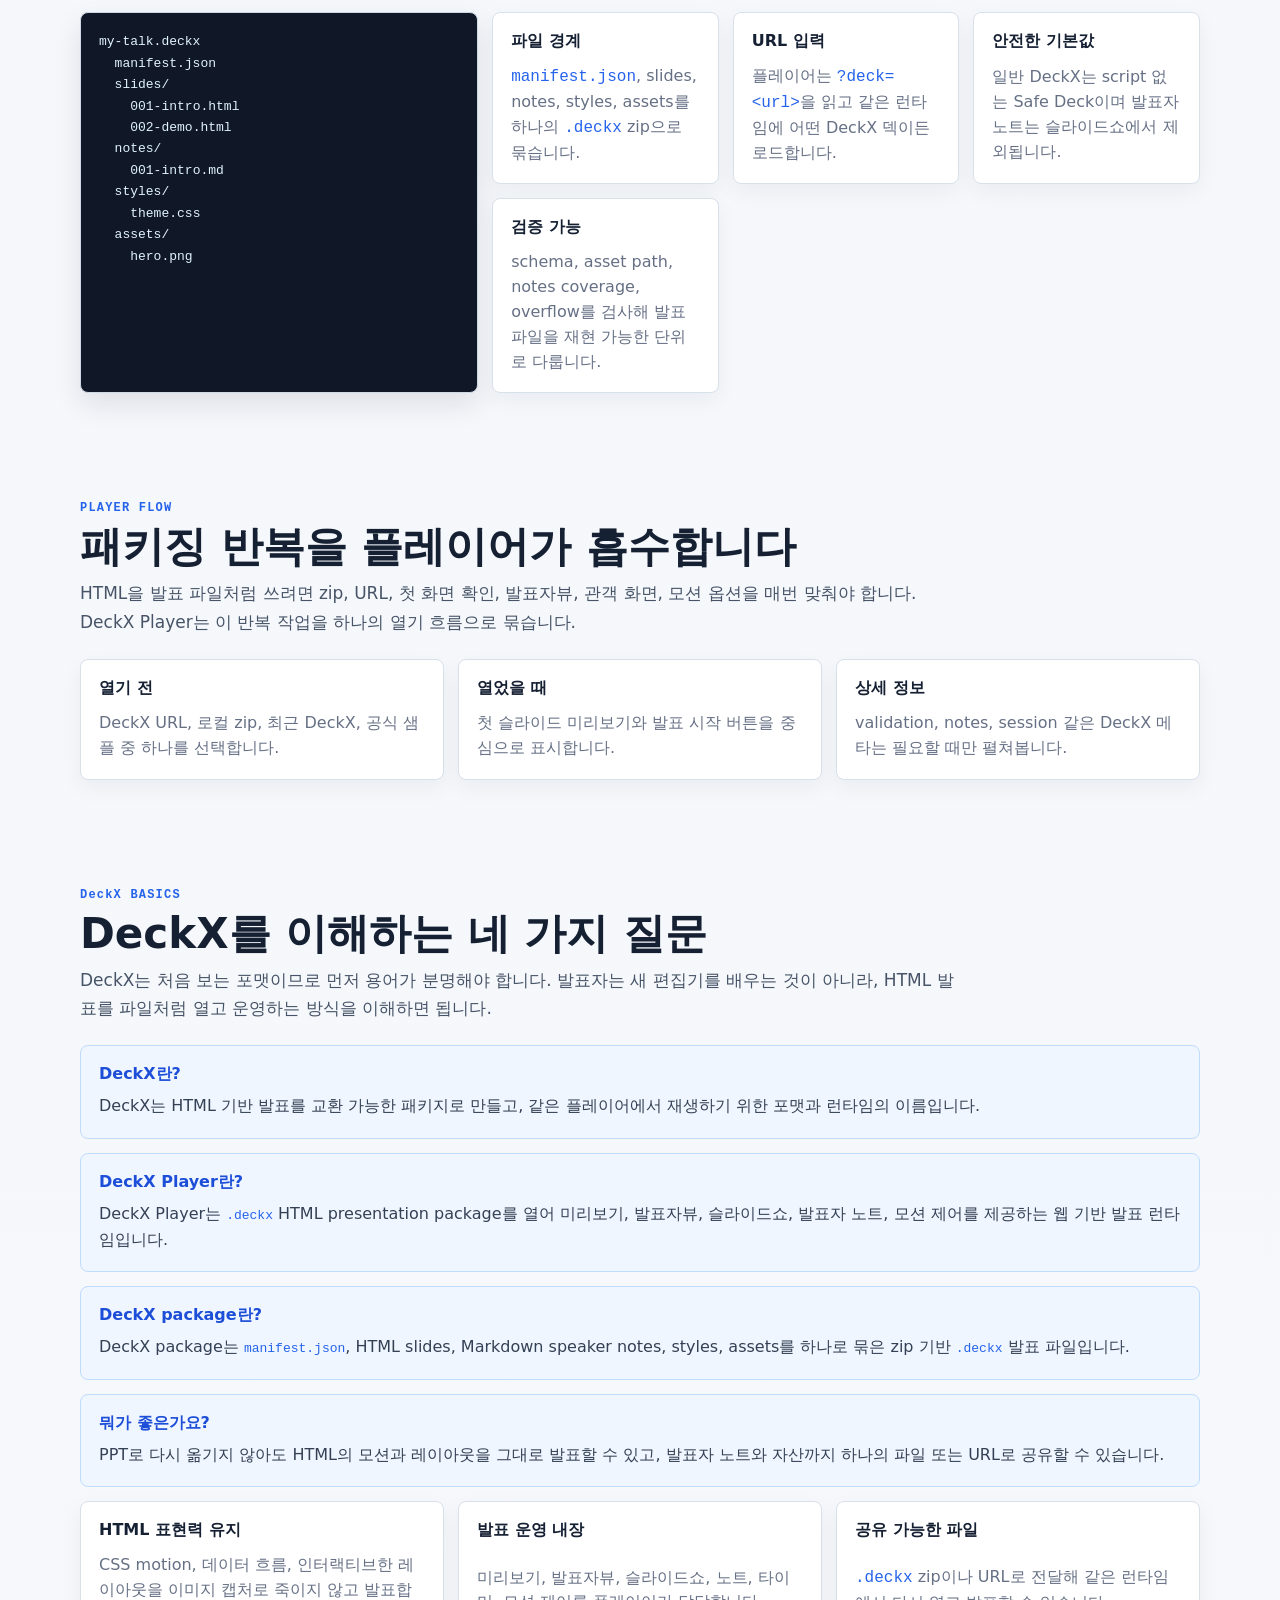
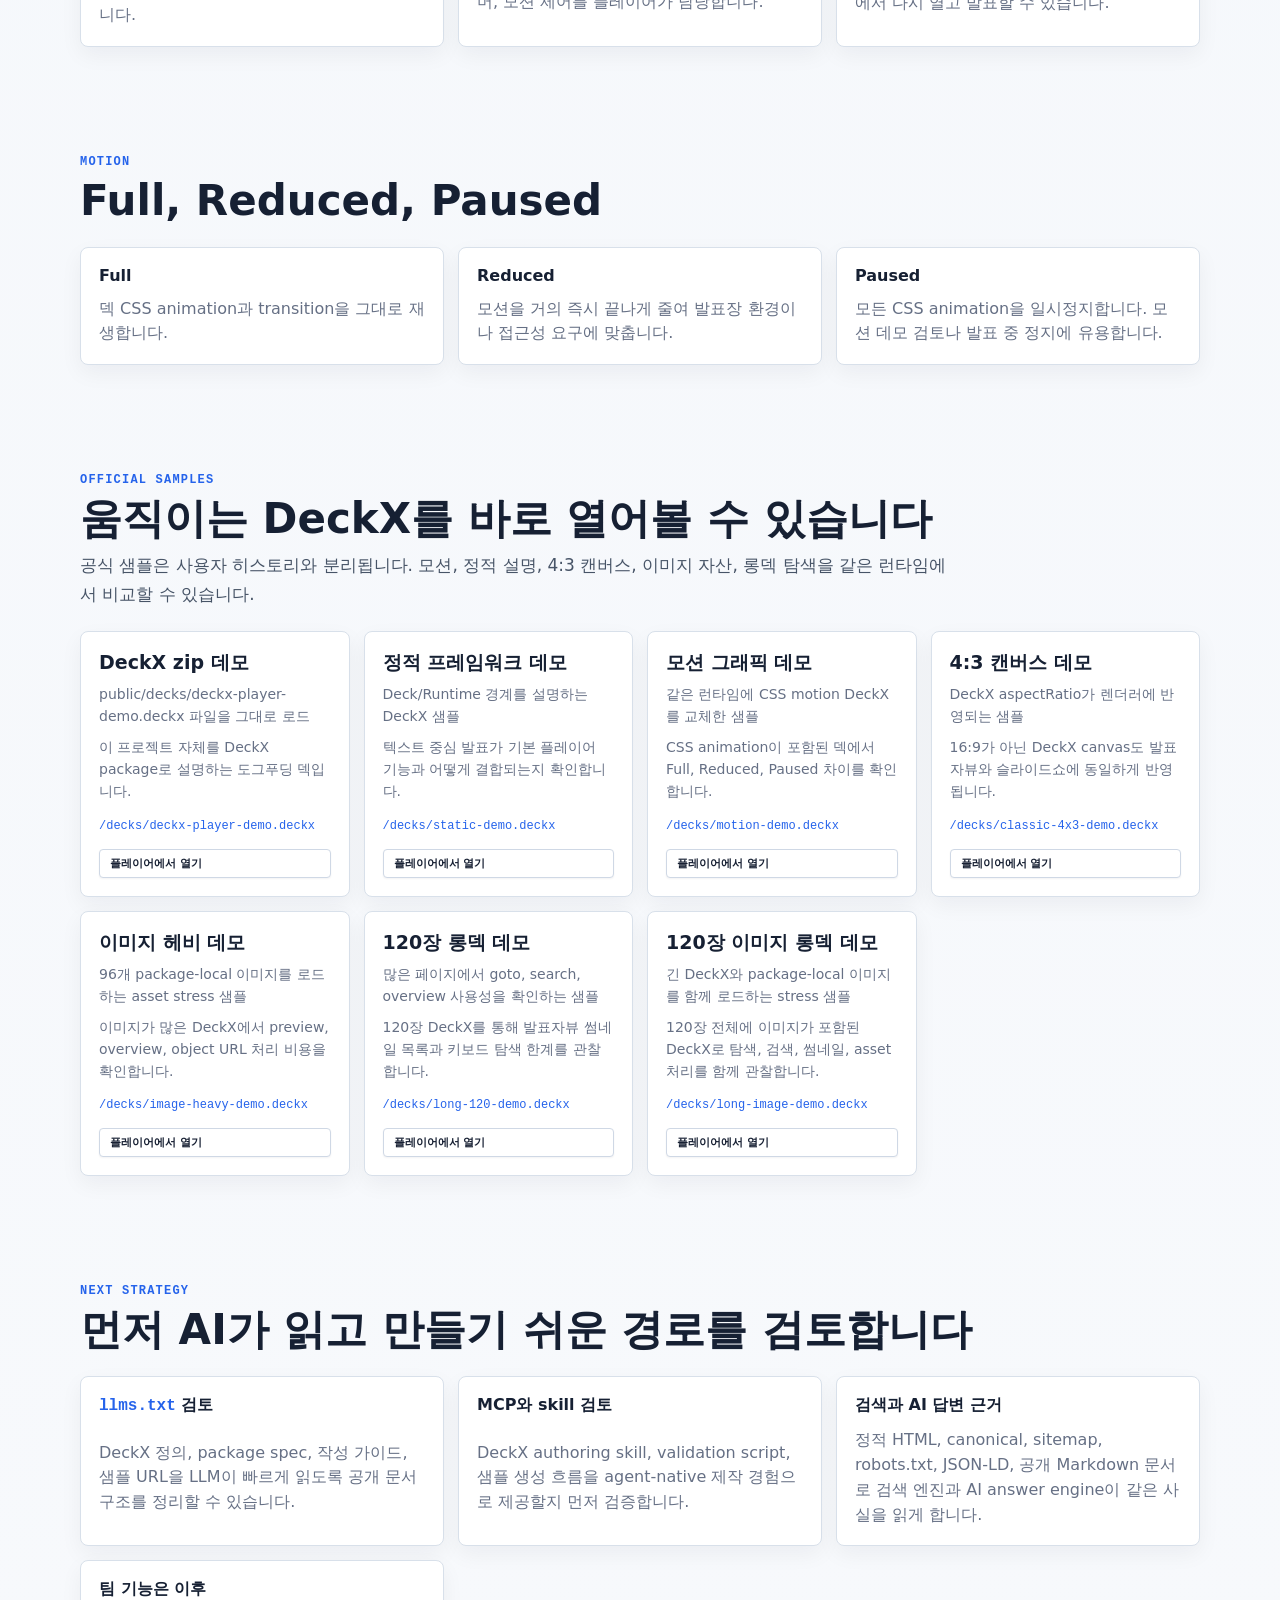
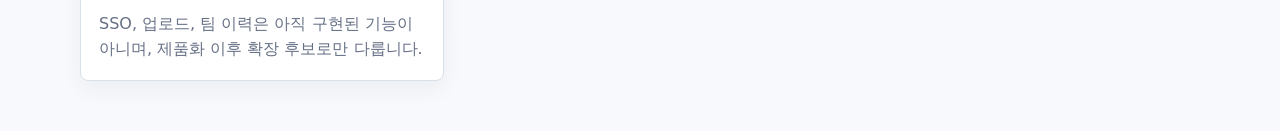
==== commit d23f963d: "Deploy SEO and GEO landing" ====
--- a/index.html
+++ b/index.html
@@ -3,20 +3,47 @@
   <head>
     <meta charset="UTF-8" />
     <meta name="viewport" content="width=device-width, initial-scale=1.0" />
+    <meta name="robots" content="index,follow,max-image-preview:large" />
+    <meta name="googlebot" content="index,follow,max-image-preview:large" />
     <meta
       name="description"
-      content="DeckX Player는 AI와 LLM agent가 만든 HTML presentation을 .deckx 패키지로 열고, 미리보기, 발표자뷰, 슬라이드쇼, 모션 제어를 제공하는 웹 기반 발표 런타임입니다."
+      content="DeckX Player는 AI와 LLM agent가 만든 HTML 발표를 PPT로 변환하지 않고 .deckx 패키지로 열어 미리보기, 발표자뷰, 슬라이드쇼, 발표자 노트, 모션 제어를 제공하는 웹 기반 발표 런타임입니다."
     />
+    <meta
+      name="keywords"
+      content="DeckX, DeckX Player, AI presentation, HTML presentation, .deckx, PPT alternative, LLM agent, presenter view, slideshow runtime, Generative Engine Optimization"
+    />
+    <meta name="application-name" content="DeckX Player" />
+    <meta name="author" content="DeckX Project" />
+    <meta name="creator" content="DeckX Project" />
+    <meta name="publisher" content="DeckX Project" />
+    <link rel="canonical" href="https://deckx-project.github.io/" />
+    <link rel="alternate" type="text/plain" href="https://deckx-project.github.io/llms.txt" title="DeckX llms.txt" />
+    <link rel="alternate" type="text/plain" href="https://deckx-project.github.io/llms-full.txt" title="DeckX full LLM context" />
     <meta property="og:title" content="DeckX Player - AI-native HTML presentation runtime" />
     <meta
       property="og:description"
-      content="PPT로 변환하지 않고 AI가 만든 HTML 발표를 .deckx 패키지로 열어 바로 발표하세요."
+      content="AI가 만든 HTML 발표를 PPT로 변환하지 않고 .deckx 패키지로 열어 발표자뷰, 슬라이드쇼, 모션 제어로 바로 발표하세요."
     />
     <meta property="og:type" content="website" />
+    <meta property="og:url" content="https://deckx-project.github.io/" />
+    <meta property="og:site_name" content="DeckX Player" />
+    <meta property="og:locale" content="ko_KR" />
+    <meta property="og:image" content="https://deckx-project.github.io/brand/deckx-icon.png" />
+    <meta property="og:image:width" content="1024" />
+    <meta property="og:image:height" content="1024" />
+    <meta property="og:image:alt" content="DeckX Player logo" />
+    <meta name="twitter:card" content="summary" />
+    <meta name="twitter:title" content="DeckX Player - AI-native HTML presentation runtime" />
+    <meta
+      name="twitter:description"
+      content="AI가 만든 HTML 발표를 .deckx 패키지로 열어 미리보기, 발표자뷰, 슬라이드쇼, 모션 제어로 바로 발표하세요."
+    />
+    <meta name="twitter:image" content="https://deckx-project.github.io/brand/deckx-icon.png" />
     <meta name="theme-color" content="#f97316" />
     <link rel="icon" type="image/svg+xml" href="/brand/deckx-icon.svg" />
     <link rel="manifest" href="/site.webmanifest" />
-    <title>DeckX Player</title>
+    <title>DeckX Player | AI-native HTML Presentation Runtime</title>
     <script type="text/javascript">
       (function(c,l,a,r,i,t,y){
         c[a]=c[a]||function(){(c[a].q=c[a].q||[]).push(arguments)};
@@ -29,21 +56,82 @@
         "@context": "https://schema.org",
         "@graph": [
           {
+            "@type": "Organization",
+            "@id": "https://deckx-project.github.io/#organization",
+            "name": "DeckX Project",
+            "url": "https://deckx-project.github.io/",
+            "logo": {
+              "@type": "ImageObject",
+              "url": "https://deckx-project.github.io/brand/deckx-icon.png",
+              "width": 1024,
+              "height": 1024
+            }
+          },
+          {
+            "@type": "WebSite",
+            "@id": "https://deckx-project.github.io/#website",
+            "url": "https://deckx-project.github.io/",
+            "name": "DeckX Player",
+            "inLanguage": "ko-KR",
+            "publisher": {
+              "@id": "https://deckx-project.github.io/#organization"
+            },
+            "description": "DeckX Player explains and runs AI-native HTML presentation packages."
+          },
+          {
+            "@type": "WebPage",
+            "@id": "https://deckx-project.github.io/#webpage",
+            "url": "https://deckx-project.github.io/",
+            "name": "DeckX Player | AI-native HTML Presentation Runtime",
+            "isPartOf": {
+              "@id": "https://deckx-project.github.io/#website"
+            },
+            "about": {
+              "@id": "https://deckx-project.github.io/#software"
+            },
+            "inLanguage": "ko-KR",
+            "description": "DeckX Player는 AI와 LLM agent가 만든 HTML 발표를 .deckx 패키지로 열고 발표자뷰, 슬라이드쇼, 모션 제어를 제공하는 웹 기반 발표 런타임입니다."
+          },
+          {
             "@type": "SoftwareApplication",
+            "@id": "https://deckx-project.github.io/#software",
             "name": "DeckX Player",
+            "alternateName": "DeckX",
+            "url": "https://deckx-project.github.io/",
             "applicationCategory": "PresentationApplication",
+            "applicationSubCategory": "HTML presentation runtime",
             "operatingSystem": "Web",
-            "description": "DeckX Player opens .deckx HTML presentation packages and provides preview, presenter view, slideshow view, speaker notes, and motion controls.",
+            "description": "DeckX Player opens .deckx HTML presentation packages and provides preview, presenter view, slideshow view, speaker notes, and motion controls without converting HTML to PPT.",
             "softwareVersion": "0.1.0",
+            "creator": {
+              "@id": "https://deckx-project.github.io/#organization"
+            },
             "offers": {
               "@type": "Offer",
               "price": "0",
               "priceCurrency": "USD"
-            }
+            },
+            "featureList": [
+              "Open .deckx HTML presentation packages from URL or local zip",
+              "Preview first slide before presenting",
+              "Presenter view with current slide, next slide, speaker notes, timer, and pacing",
+              "Slideshow view for audience screens",
+              "Full, Reduced, and Paused motion modes",
+              "LLM-friendly package structure with manifest, slides, notes, styles, and assets"
+            ]
           },
           {
             "@type": "FAQPage",
+            "@id": "https://deckx-project.github.io/#faq",
             "mainEntity": [
+              {
+                "@type": "Question",
+                "name": "DeckX란?",
+                "acceptedAnswer": {
+                  "@type": "Answer",
+                  "text": "DeckX는 HTML 기반 발표를 교환 가능한 패키지로 만들고, 같은 플레이어에서 재생하기 위한 포맷과 런타임의 이름입니다."
+                }
+              },
               {
                 "@type": "Question",
                 "name": "DeckX Player란?",
@@ -59,16 +147,385 @@
                   "@type": "Answer",
                   "text": "DeckX package는 manifest.json, HTML slides, Markdown speaker notes, styles, assets를 하나로 묶은 zip 기반 .deckx 발표 파일입니다."
                 }
+              },
+              {
+                "@type": "Question",
+                "name": "DeckX Player가 좋은 이유는?",
+                "acceptedAnswer": {
+                  "@type": "Answer",
+                  "text": "PPT로 다시 옮기지 않아도 HTML의 모션과 레이아웃을 그대로 발표할 수 있고, 발표자 노트와 자산까지 하나의 파일 또는 URL로 공유할 수 있습니다."
+                }
               }
             ]
           }
         ]
       }
     </script>
-    <script type="module" crossorigin src="/assets/index-Sf8DOaEv.js"></script>
+    <script type="module" crossorigin src="/assets/index-DSXGI3wp.js"></script>
     <link rel="stylesheet" crossorigin href="/assets/index-C9JeIkbQ.css">
   </head>
-  <body>
-    <div id="app"></div>
+  <body data-page="project">
+    <div id="app">
+      <main class="project-landing">
+        <header class="project-nav">
+          <a class="project-mark" href="/">
+            <img class="brand-icon" src="/brand/deckx-icon.svg" alt="" aria-hidden="true" />
+            <span>DeckX Player</span>
+          </a>
+          <nav class="project-nav-links" aria-label="Landing sections">
+            <a href="#ai-native">AI Native</a>
+            <a href="#deckx">DeckX</a>
+            <a href="#concepts">개념</a>
+            <a href="#samples">샘플</a>
+          </nav>
+          <a class="btn compact" href="/player">플레이어 열기</a>
+        </header>
+
+        <section class="project-hero">
+          <div class="project-hero-copy">
+            <span class="badge mono">AI-NATIVE HTML DECKS</span>
+            <h1>AI가 만든 HTML을 그대로 발표하세요</h1>
+            <p>
+              동적인 콘텐츠는 PPT로 다시 옮기는 순간 표현력이 줄어듭니다. DeckX Player는
+              LLM과 agent가 만든 HTML 발표를 <code>.deckx</code> 패키지로 고정하고,
+              URL이나 로컬 zip에서 열어 발표자뷰와 슬라이드쇼로 바로 실행합니다.
+            </p>
+            <div class="project-hero-points" aria-label="DeckX positioning">
+              <span>HTML 그대로 사용</span>
+              <span>모션 중심 발표</span>
+              <span>Agent-native authoring</span>
+            </div>
+            <div class="project-actions">
+              <a class="btn primary" href="/player">플레이어 열기</a>
+              <a class="btn" href="/player?deck=/decks/deckx-player-demo.deckx#landing">움직이는 샘플 보기</a>
+            </div>
+          </div>
+          <div class="project-product-preview" aria-label="DeckX Player preview">
+            <div class="preview-chrome">
+              <span></span>
+              <span></span>
+              <span></span>
+            </div>
+            <div class="preview-layout">
+              <aside>
+                <strong>DeckX 열기</strong>
+                <span>Recent DeckX</span>
+                <span>Official Samples</span>
+                <span>Uploads</span>
+              </aside>
+              <section>
+                <div class="preview-slide">
+                  <div class="preview-status-row">
+                    <small>LIVE DECKX</small>
+                    <em>Full motion</em>
+                  </div>
+                  <strong>HTML motion deck</strong>
+                  <div class="preview-motion-scene" aria-hidden="true">
+                    <div class="preview-flow-line"></div>
+                    <div class="preview-flow-line"></div>
+                    <div class="preview-flow-line"></div>
+                    <div class="preview-metric-bars">
+                      <span></span>
+                      <span></span>
+                      <span></span>
+                      <span></span>
+                    </div>
+                  </div>
+                </div>
+                <div class="preview-actions">
+                  <span>발표 시작</span>
+                  <span>모션 제어</span>
+                </div>
+              </section>
+            </div>
+          </div>
+        </section>
+
+        <section class="project-section project-open-section">
+          <form class="project-open" data-project-deckx-form>
+            <label for="project-deckx-url">DeckX URL 빠르게 열기</label>
+            <div class="project-open-row">
+              <input
+                id="project-deckx-url"
+                data-project-deckx-input
+                type="text"
+                inputmode="url"
+                autocomplete="url"
+                value="https://deckx-project.github.io/decks/deckx-player-demo.deckx"
+                aria-label="DeckX URL"
+              />
+              <button class="btn primary" type="submit">열기</button>
+            </div>
+          </form>
+        </section>
+
+        <section class="project-section" id="ai-native">
+          <div class="section-heading">
+            <p class="mono">WHY NOW</p>
+            <h2>AI 시대에는 PPT보다 HTML이 자연스럽습니다</h2>
+            <span class="section-lead">
+              Claude Artifacts, coding agent, HTML prototype 흐름이 이미 콘텐츠 제작 방식을 바꾸고 있습니다.
+              문제는 만든 HTML을 매번 발표용으로 묶고, 검증하고, 다시 여는 일이 귀찮다는 점입니다.
+            </span>
+          </div>
+          <div class="info-grid">
+            <article>
+              <strong>PPT 변환 없이</strong>
+              <span>LLM이 만든 HTML/CSS 결과물을 이미지나 슬라이드 캡처로 죽이지 않고 원본 표현 그대로 발표합니다.</span>
+            </article>
+            <article>
+              <strong>모션 중심</strong>
+              <span>CSS animation, transition, 데이터 흐름, 단계적 reveal을 발표자가 Full, Reduced, Paused로 제어합니다.</span>
+            </article>
+            <article>
+              <strong>Agent-native</strong>
+              <span>DeckX 작성 규칙과 검증 스크립트를 skill로 제공해 LLM agent가 덱을 만들고 바로 플레이어에서 확인하게 합니다.</span>
+            </article>
+          </div>
+        </section>
+
+        <section class="project-section" id="deckx">
+          <div class="section-heading">
+            <p class="mono">DeckX FORMAT</p>
+            <h2>DeckX는 HTML 발표를 교환 가능한 파일로 만드는 포맷입니다</h2>
+            <span class="section-lead">
+              DeckX는 새 파일 포맷입니다. HTML 슬라이드, 발표자 노트, 스타일, 이미지 자산,
+              메타데이터를 하나의 <code>.deckx</code> zip으로 묶고 플레이어가 동일한 런타임 계약으로 엽니다.
+            </span>
+          </div>
+          <div class="project-format-grid">
+            <pre class="deckx-tree" aria-label="DeckX package structure"><code>my-talk.deckx
+  manifest.json
+  slides/
+    001-intro.html
+    002-demo.html
+  notes/
+    001-intro.md
+  styles/
+    theme.css
+  assets/
+    hero.png</code></pre>
+            <div class="info-grid format-cards">
+              <article>
+                <strong>파일 경계</strong>
+                <span><code>manifest.json</code>, slides, notes, styles, assets를 하나의 <code>.deckx</code> zip으로 묶습니다.</span>
+              </article>
+              <article>
+                <strong>URL 입력</strong>
+                <span>플레이어는 <code>?deck=&lt;url&gt;</code>을 읽고 같은 런타임에 어떤 DeckX 덱이든 로드합니다.</span>
+              </article>
+              <article>
+                <strong>안전한 기본값</strong>
+                <span>일반 DeckX는 script 없는 Safe Deck이며 발표자 노트는 슬라이드쇼에서 제외됩니다.</span>
+              </article>
+              <article>
+                <strong>검증 가능</strong>
+                <span>schema, asset path, notes coverage, overflow를 검사해 발표 파일을 재현 가능한 단위로 다룹니다.</span>
+              </article>
+            </div>
+          </div>
+        </section>
+
+        <section class="project-section">
+          <div class="section-heading">
+            <p class="mono">PLAYER FLOW</p>
+            <h2>패키징 반복을 플레이어가 흡수합니다</h2>
+            <span class="section-lead">
+              HTML을 발표 파일처럼 쓰려면 zip, URL, 첫 화면 확인, 발표자뷰, 관객 화면, 모션 옵션을 매번 맞춰야 합니다.
+              DeckX Player는 이 반복 작업을 하나의 열기 흐름으로 묶습니다.
+            </span>
+          </div>
+          <div class="info-grid modes">
+            <article>
+              <strong>열기 전</strong>
+              <span>DeckX URL, 로컬 zip, 최근 DeckX, 공식 샘플 중 하나를 선택합니다.</span>
+            </article>
+            <article>
+              <strong>열었을 때</strong>
+              <span>첫 슬라이드 미리보기와 발표 시작 버튼을 중심으로 표시합니다.</span>
+            </article>
+            <article>
+              <strong>상세 정보</strong>
+              <span>validation, notes, session 같은 DeckX 메타는 필요할 때만 펼쳐봅니다.</span>
+            </article>
+          </div>
+        </section>
+
+        <section class="project-section" id="concepts">
+          <div class="section-heading">
+            <p class="mono">DeckX BASICS</p>
+            <h2>DeckX를 이해하는 네 가지 질문</h2>
+            <span class="section-lead">
+              DeckX는 처음 보는 포맷이므로 먼저 용어가 분명해야 합니다. 발표자는 새 편집기를 배우는 것이 아니라,
+              HTML 발표를 파일처럼 열고 운영하는 방식을 이해하면 됩니다.
+            </span>
+          </div>
+          <div class="project-answer-block">
+            <strong>DeckX란?</strong>
+            <span>
+              DeckX는 HTML 기반 발표를 교환 가능한 패키지로 만들고, 같은 플레이어에서 재생하기 위한
+              포맷과 런타임의 이름입니다.
+            </span>
+          </div>
+          <div class="project-answer-block">
+            <strong>DeckX Player란?</strong>
+            <span>
+              DeckX Player는 <code>.deckx</code> HTML presentation package를 열어 미리보기,
+              발표자뷰, 슬라이드쇼, 발표자 노트, 모션 제어를 제공하는 웹 기반 발표 런타임입니다.
+            </span>
+          </div>
+          <div class="project-answer-block">
+            <strong>DeckX package란?</strong>
+            <span>
+              DeckX package는 <code>manifest.json</code>, HTML slides, Markdown speaker notes,
+              styles, assets를 하나로 묶은 zip 기반 <code>.deckx</code> 발표 파일입니다.
+            </span>
+          </div>
+          <div class="project-answer-block">
+            <strong>뭐가 좋은가요?</strong>
+            <span>
+              PPT로 다시 옮기지 않아도 HTML의 모션과 레이아웃을 그대로 발표할 수 있고,
+              발표자 노트와 자산까지 하나의 파일 또는 URL로 공유할 수 있습니다.
+            </span>
+          </div>
+          <div class="info-grid modes">
+            <article>
+              <strong>HTML 표현력 유지</strong>
+              <span>CSS motion, 데이터 흐름, 인터랙티브한 레이아웃을 이미지 캡처로 죽이지 않고 발표합니다.</span>
+            </article>
+            <article>
+              <strong>발표 운영 내장</strong>
+              <span>미리보기, 발표자뷰, 슬라이드쇼, 노트, 타이머, 모션 제어를 플레이어가 담당합니다.</span>
+            </article>
+            <article>
+              <strong>공유 가능한 파일</strong>
+              <span><code>.deckx</code> zip이나 URL로 전달해 같은 런타임에서 다시 열고 발표할 수 있습니다.</span>
+            </article>
+          </div>
+        </section>
+
+        <section class="project-section">
+          <div class="section-heading">
+            <p class="mono">MOTION</p>
+            <h2>Full, Reduced, Paused</h2>
+          </div>
+          <div class="info-grid modes">
+            <article>
+              <strong>Full</strong>
+              <span>덱 CSS animation과 transition을 그대로 재생합니다.</span>
+            </article>
+            <article>
+              <strong>Reduced</strong>
+              <span>모션을 거의 즉시 끝나게 줄여 발표장 환경이나 접근성 요구에 맞춥니다.</span>
+            </article>
+            <article>
+              <strong>Paused</strong>
+              <span>모든 CSS animation을 일시정지합니다. 모션 데모 검토나 발표 중 정지에 유용합니다.</span>
+            </article>
+          </div>
+        </section>
+
+        <section class="project-section" id="samples">
+          <div class="section-heading">
+            <p class="mono">OFFICIAL SAMPLES</p>
+            <h2>움직이는 DeckX를 바로 열어볼 수 있습니다</h2>
+            <span class="section-lead">
+              공식 샘플은 사용자 히스토리와 분리됩니다. 모션, 정적 설명, 4:3 캔버스, 이미지 자산,
+              롱덱 탐색을 같은 런타임에서 비교할 수 있습니다.
+            </span>
+          </div>
+          <div class="project-demo-grid">
+            <article class="project-demo-card">
+              <div>
+                <h3>DeckX zip 데모</h3>
+                <p>public/decks/deckx-player-demo.deckx 파일을 그대로 로드</p>
+                <span>이 프로젝트 자체를 DeckX package로 설명하는 도그푸딩 덱입니다.</span>
+              </div>
+              <code>/decks/deckx-player-demo.deckx</code>
+              <a class="btn compact" href="/player?deck=/decks/deckx-player-demo.deckx#landing">플레이어에서 열기</a>
+            </article>
+            <article class="project-demo-card">
+              <div>
+                <h3>정적 프레임워크 데모</h3>
+                <p>Deck/Runtime 경계를 설명하는 DeckX 샘플</p>
+                <span>텍스트 중심 발표가 기본 플레이어 기능과 어떻게 결합되는지 확인합니다.</span>
+              </div>
+              <code>/decks/static-demo.deckx</code>
+              <a class="btn compact" href="/player?deck=/decks/static-demo.deckx#landing">플레이어에서 열기</a>
+            </article>
+            <article class="project-demo-card">
+              <div>
+                <h3>모션 그래픽 데모</h3>
+                <p>같은 런타임에 CSS motion DeckX를 교체한 샘플</p>
+                <span>CSS animation이 포함된 덱에서 Full, Reduced, Paused 차이를 확인합니다.</span>
+              </div>
+              <code>/decks/motion-demo.deckx</code>
+              <a class="btn compact" href="/player?deck=/decks/motion-demo.deckx#landing">플레이어에서 열기</a>
+            </article>
+            <article class="project-demo-card">
+              <div>
+                <h3>4:3 캔버스 데모</h3>
+                <p>DeckX aspectRatio가 렌더러에 반영되는 샘플</p>
+                <span>16:9가 아닌 DeckX canvas도 발표자뷰와 슬라이드쇼에 동일하게 반영됩니다.</span>
+              </div>
+              <code>/decks/classic-4x3-demo.deckx</code>
+              <a class="btn compact" href="/player?deck=/decks/classic-4x3-demo.deckx#landing">플레이어에서 열기</a>
+            </article>
+            <article class="project-demo-card">
+              <div>
+                <h3>이미지 헤비 데모</h3>
+                <p>96개 package-local 이미지를 로드하는 asset stress 샘플</p>
+                <span>이미지가 많은 DeckX에서 preview, overview, object URL 처리 비용을 확인합니다.</span>
+              </div>
+              <code>/decks/image-heavy-demo.deckx</code>
+              <a class="btn compact" href="/player?deck=/decks/image-heavy-demo.deckx#landing">플레이어에서 열기</a>
+            </article>
+            <article class="project-demo-card">
+              <div>
+                <h3>120장 롱덱 데모</h3>
+                <p>많은 페이지에서 goto, search, overview 사용성을 확인하는 샘플</p>
+                <span>120장 DeckX를 통해 발표자뷰 썸네일 목록과 키보드 탐색 한계를 관찰합니다.</span>
+              </div>
+              <code>/decks/long-120-demo.deckx</code>
+              <a class="btn compact" href="/player?deck=/decks/long-120-demo.deckx#landing">플레이어에서 열기</a>
+            </article>
+            <article class="project-demo-card">
+              <div>
+                <h3>120장 이미지 롱덱 데모</h3>
+                <p>긴 DeckX와 package-local 이미지를 함께 로드하는 stress 샘플</p>
+                <span>120장 전체에 이미지가 포함된 DeckX로 탐색, 검색, 썸네일, asset 처리를 함께 관찰합니다.</span>
+              </div>
+              <code>/decks/long-image-demo.deckx</code>
+              <a class="btn compact" href="/player?deck=/decks/long-image-demo.deckx#landing">플레이어에서 열기</a>
+            </article>
+          </div>
+        </section>
+
+        <section class="project-section" id="workspace">
+          <div class="section-heading">
+            <p class="mono">NEXT STRATEGY</p>
+            <h2>먼저 AI가 읽고 만들기 쉬운 경로를 검토합니다</h2>
+          </div>
+          <div class="info-grid modes">
+            <article>
+              <strong><code>llms.txt</code> 검토</strong>
+              <span>DeckX 정의, package spec, 작성 가이드, 샘플 URL을 LLM이 빠르게 읽도록 공개 문서 구조를 정리할 수 있습니다.</span>
+            </article>
+            <article>
+              <strong>MCP와 skill 검토</strong>
+              <span>DeckX authoring skill, validation script, 샘플 생성 흐름을 agent-native 제작 경험으로 제공할지 먼저 검증합니다.</span>
+            </article>
+            <article>
+              <strong>검색과 AI 답변 근거</strong>
+              <span>정적 HTML, canonical, sitemap, robots.txt, JSON-LD, 공개 Markdown 문서로 검색 엔진과 AI answer engine이 같은 사실을 읽게 합니다.</span>
+            </article>
+            <article>
+              <strong>팀 기능은 이후</strong>
+              <span>SSO, 업로드, 팀 이력은 아직 구현된 기능이 아니며, 제품화 이후 확장 후보로만 다룹니다.</span>
+            </article>
+          </div>
+        </section>
+      </main>
+    </div>
   </body>
 </html>
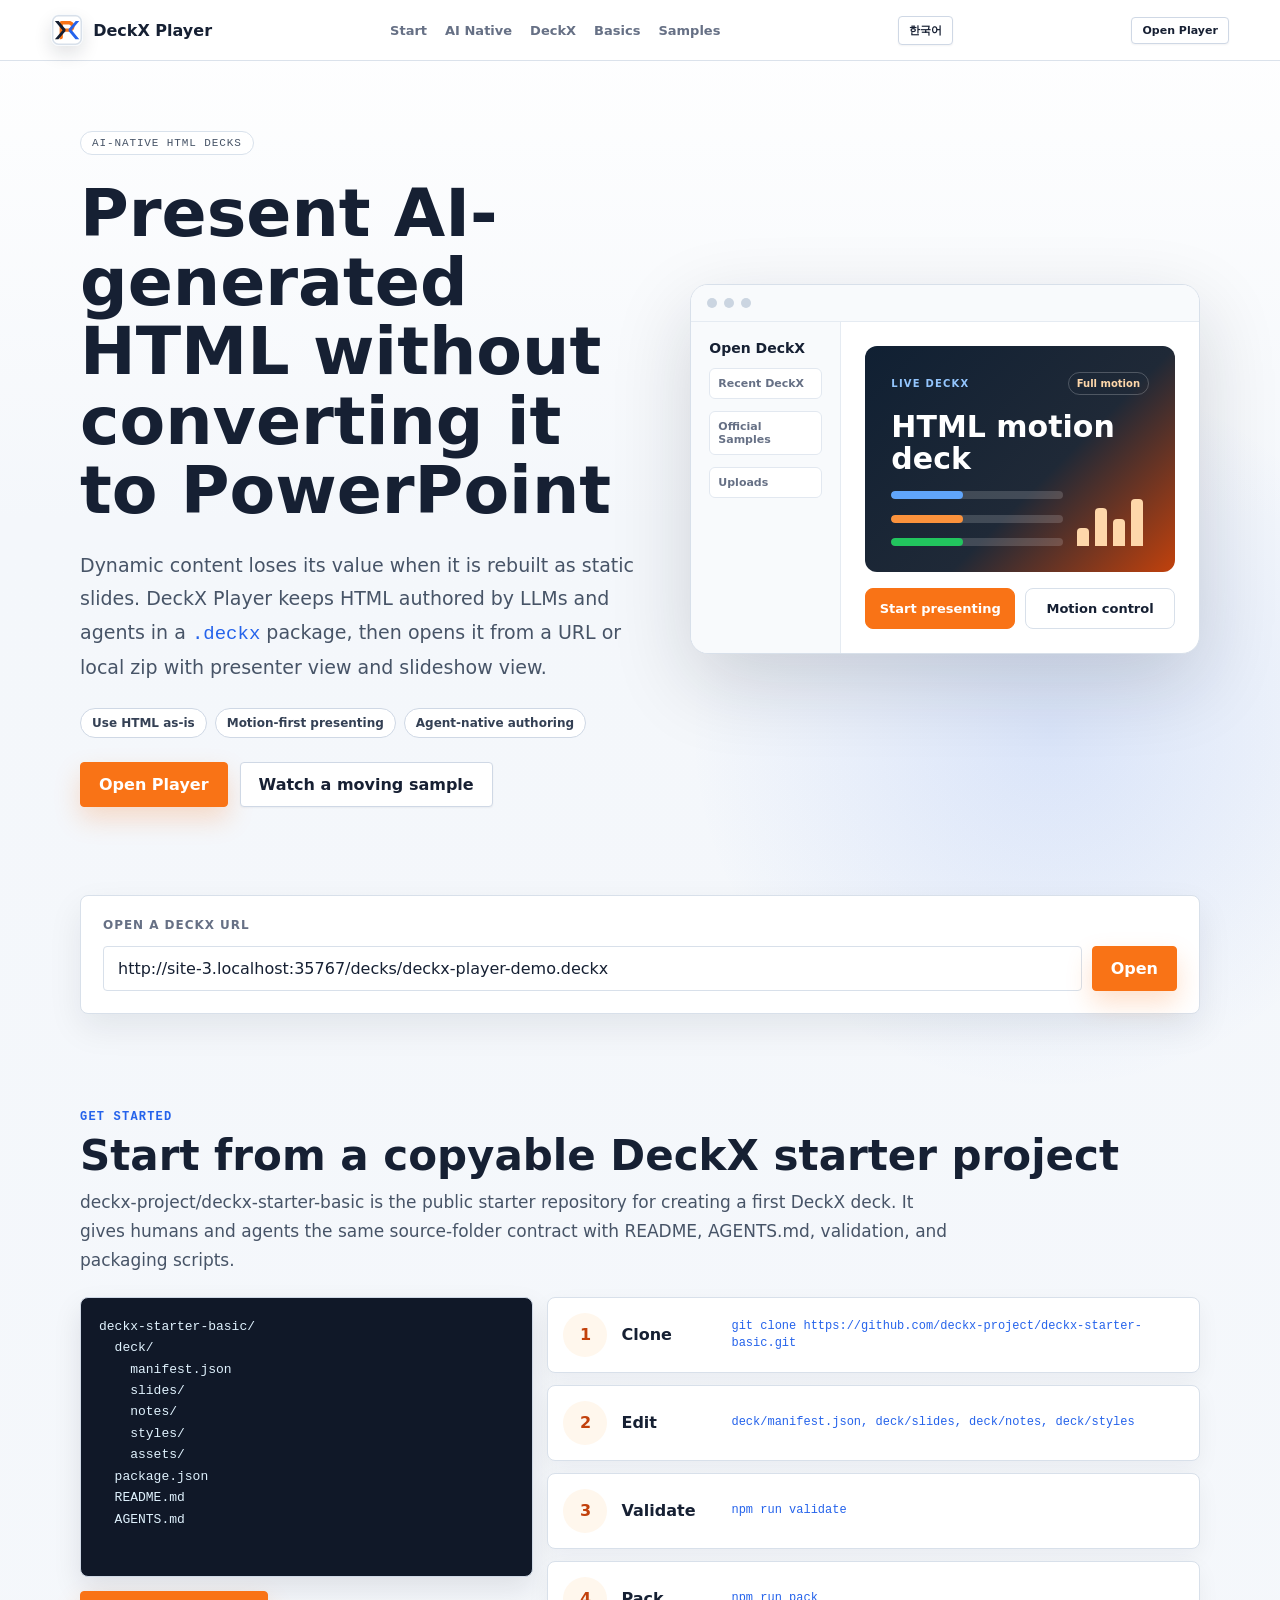
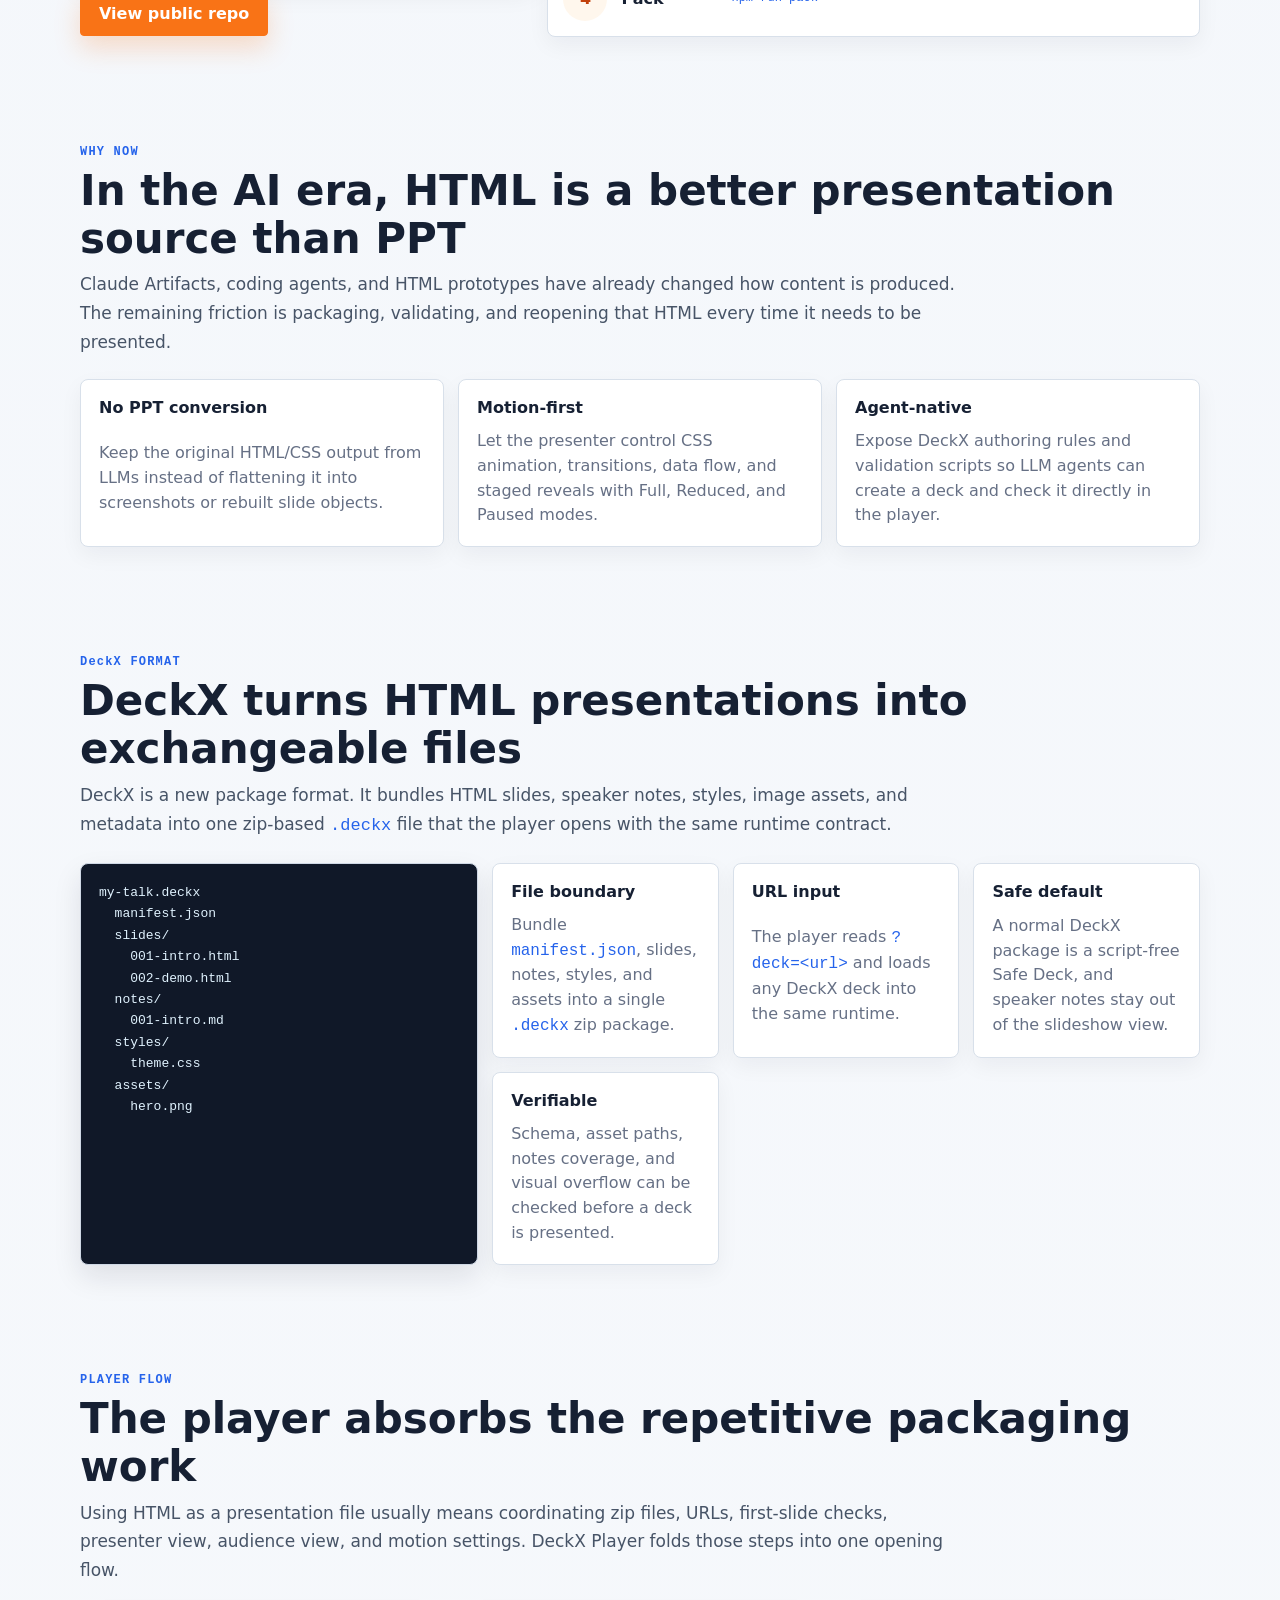
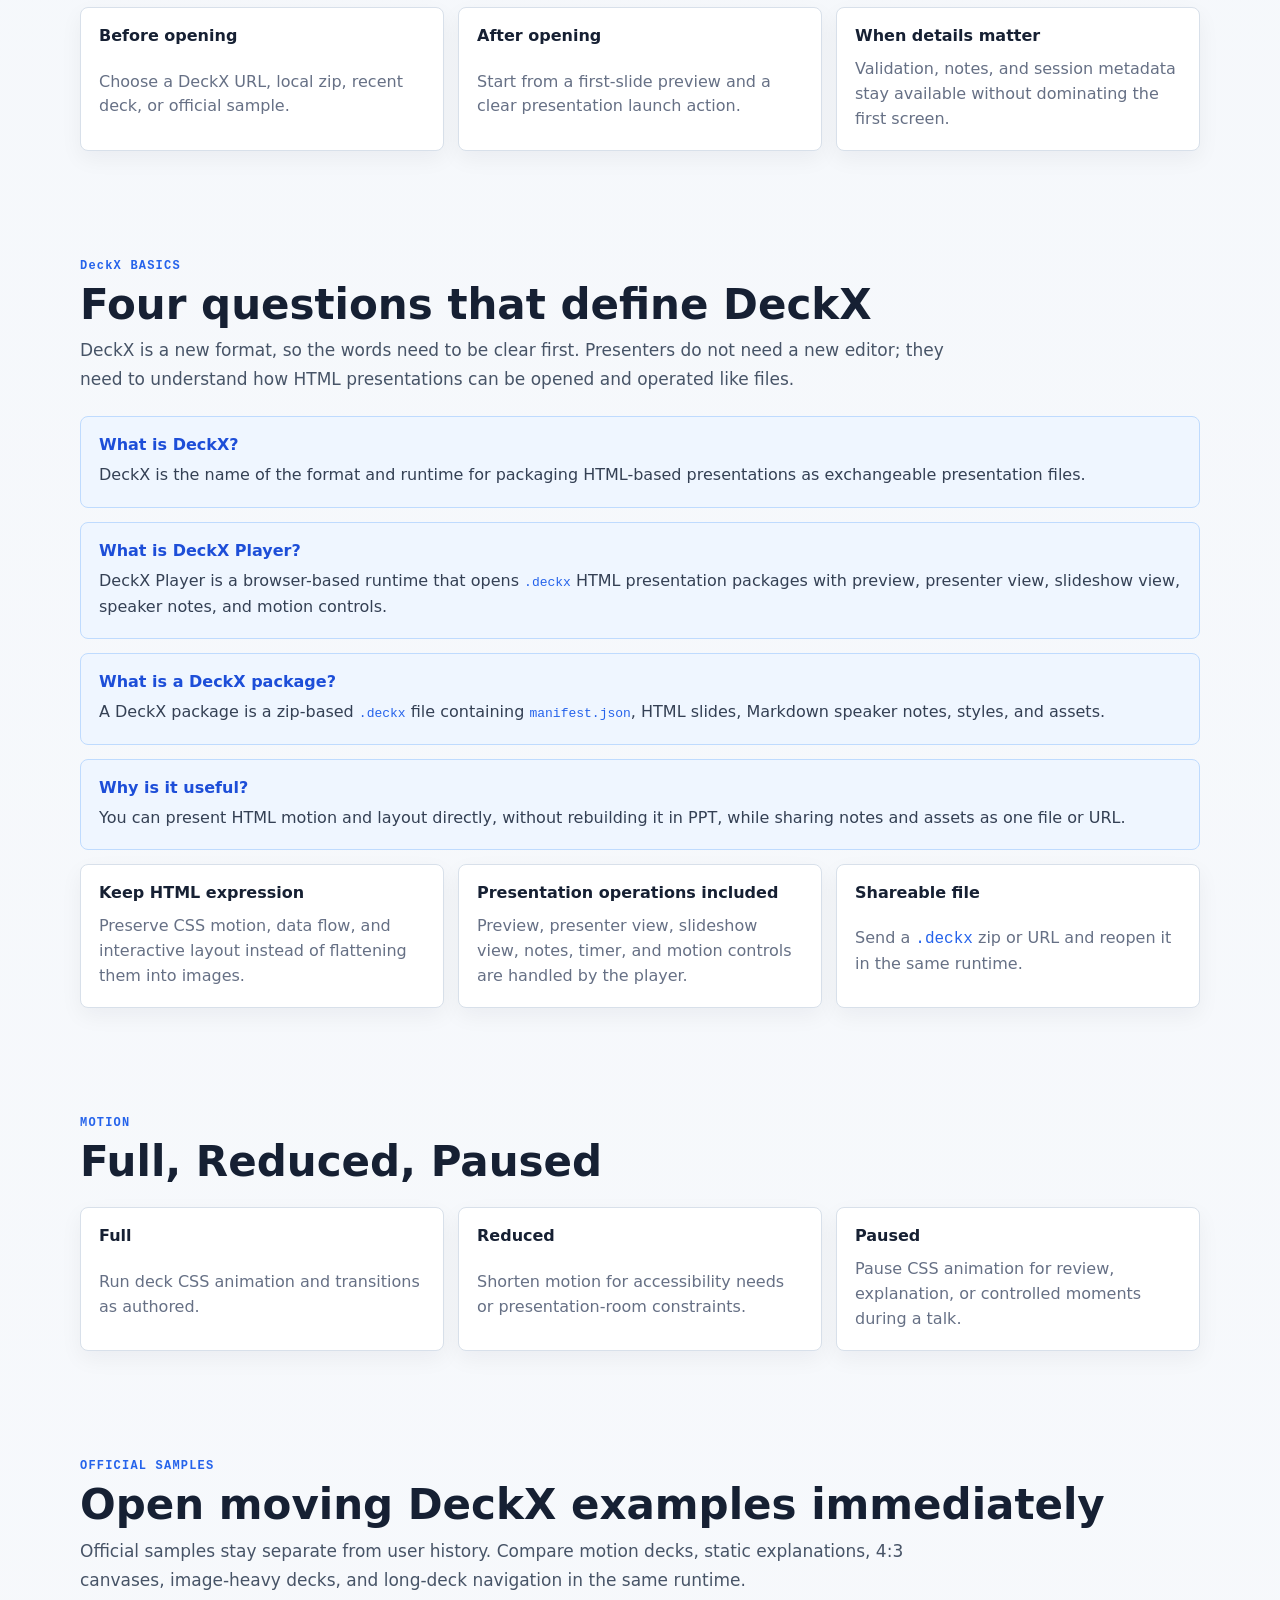
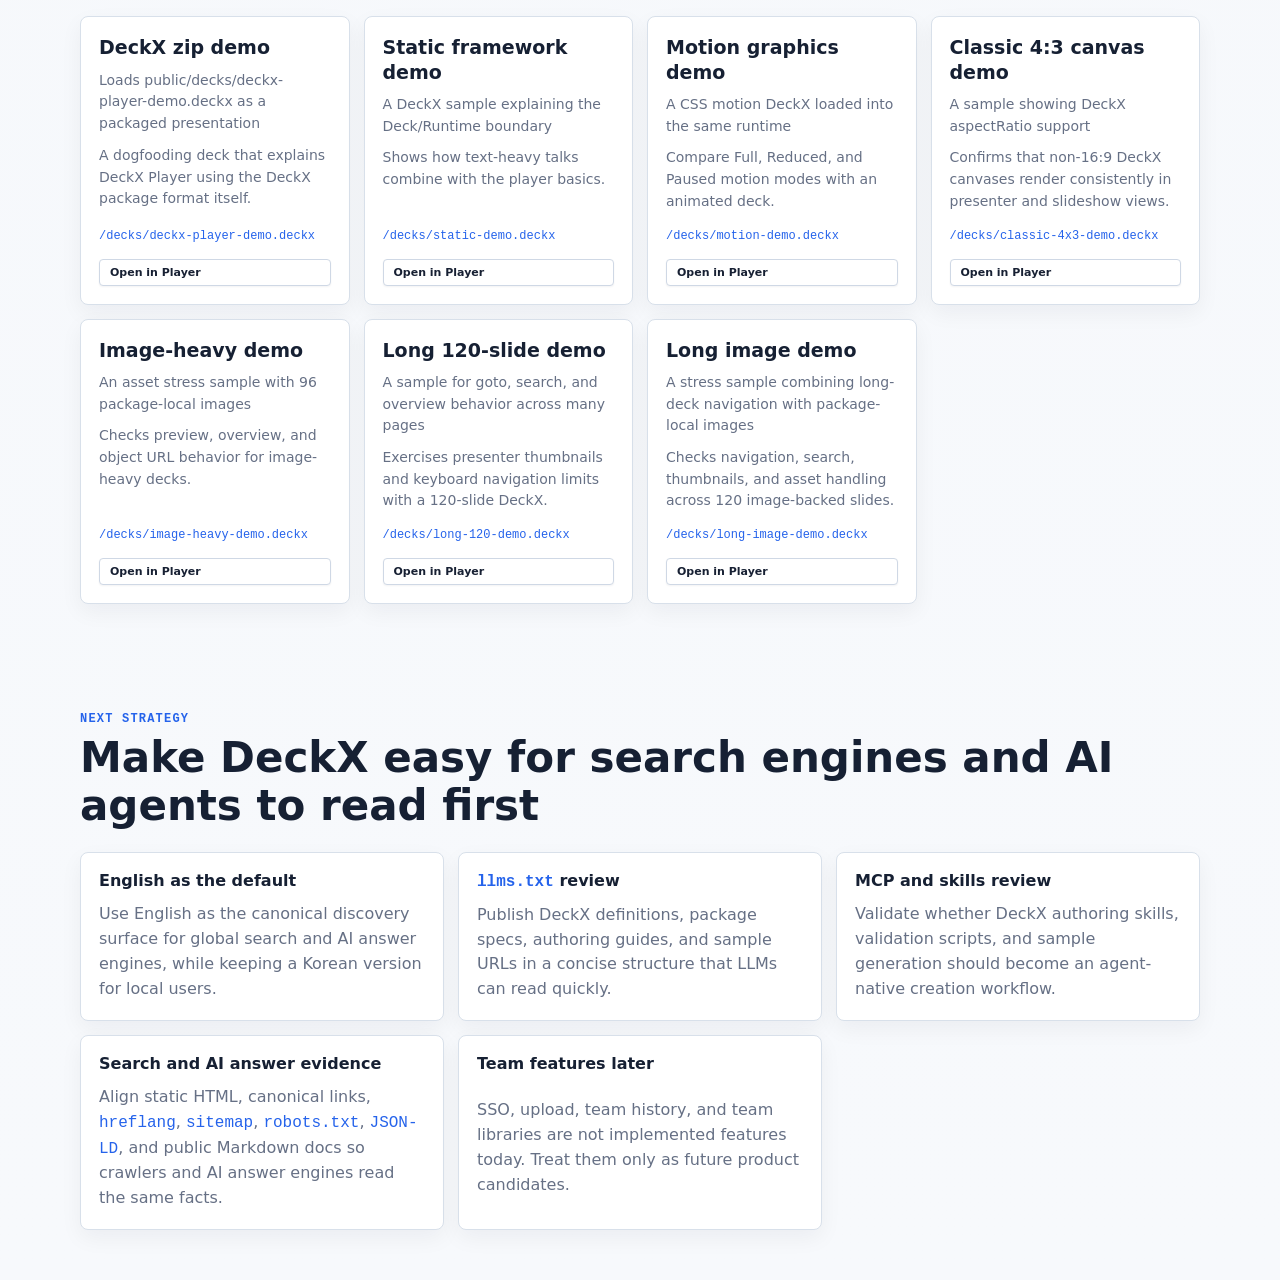
==== commit e1d2f996: "Deploy English-first landing and Korean locale" ====
--- a/index.html
+++ b/index.html
@@ -1,5 +1,5 @@
 <!doctype html>
-<html lang="ko">
+<html lang="en">
   <head>
     <meta charset="UTF-8" />
     <meta name="viewport" content="width=device-width, initial-scale=1.0" />
@@ -7,28 +7,33 @@
     <meta name="googlebot" content="index,follow,max-image-preview:large" />
     <meta
       name="description"
-      content="DeckX Player는 AI와 LLM agent가 만든 HTML 발표를 PPT로 변환하지 않고 .deckx 패키지로 열어 미리보기, 발표자뷰, 슬라이드쇼, 발표자 노트, 모션 제어를 제공하는 웹 기반 발표 런타임입니다."
+      content="DeckX Player is an AI-native HTML presentation runtime that opens .deckx packages with preview, presenter view, slideshow view, speaker notes, and motion controls without converting HTML to PowerPoint."
     />
     <meta
       name="keywords"
-      content="DeckX, DeckX Player, AI presentation, HTML presentation, .deckx, PPT alternative, LLM agent, presenter view, slideshow runtime, Generative Engine Optimization"
+      content="DeckX, DeckX Player, AI presentation, HTML presentation, .deckx, PowerPoint alternative, LLM agent, presenter view, slideshow runtime, Generative Engine Optimization"
     />
     <meta name="application-name" content="DeckX Player" />
     <meta name="author" content="DeckX Project" />
     <meta name="creator" content="DeckX Project" />
     <meta name="publisher" content="DeckX Project" />
     <link rel="canonical" href="https://deckx-project.github.io/" />
+    <link rel="alternate" hreflang="en" href="https://deckx-project.github.io/" />
+    <link rel="alternate" hreflang="ko" href="https://deckx-project.github.io/ko/" />
+    <link rel="alternate" hreflang="x-default" href="https://deckx-project.github.io/" />
     <link rel="alternate" type="text/plain" href="https://deckx-project.github.io/llms.txt" title="DeckX llms.txt" />
     <link rel="alternate" type="text/plain" href="https://deckx-project.github.io/llms-full.txt" title="DeckX full LLM context" />
+    <link rel="alternate" type="text/plain" href="https://deckx-project.github.io/ko/llms.txt" title="DeckX Korean llms.txt" />
     <meta property="og:title" content="DeckX Player - AI-native HTML presentation runtime" />
     <meta
       property="og:description"
-      content="AI가 만든 HTML 발표를 PPT로 변환하지 않고 .deckx 패키지로 열어 발표자뷰, 슬라이드쇼, 모션 제어로 바로 발표하세요."
+      content="Present AI-generated HTML as .deckx packages with presenter view, slideshow view, speaker notes, and motion controls."
     />
     <meta property="og:type" content="website" />
     <meta property="og:url" content="https://deckx-project.github.io/" />
     <meta property="og:site_name" content="DeckX Player" />
-    <meta property="og:locale" content="ko_KR" />
+    <meta property="og:locale" content="en_US" />
+    <meta property="og:locale:alternate" content="ko_KR" />
     <meta property="og:image" content="https://deckx-project.github.io/brand/deckx-icon.png" />
     <meta property="og:image:width" content="1024" />
     <meta property="og:image:height" content="1024" />
@@ -37,7 +42,7 @@
     <meta name="twitter:title" content="DeckX Player - AI-native HTML presentation runtime" />
     <meta
       name="twitter:description"
-      content="AI가 만든 HTML 발표를 .deckx 패키지로 열어 미리보기, 발표자뷰, 슬라이드쇼, 모션 제어로 바로 발표하세요."
+      content="Open AI-generated HTML presentations as .deckx packages with preview, presenter view, slideshow view, and motion controls."
     />
     <meta name="twitter:image" content="https://deckx-project.github.io/brand/deckx-icon.png" />
     <meta name="theme-color" content="#f97316" />
@@ -72,7 +77,7 @@
             "@id": "https://deckx-project.github.io/#website",
             "url": "https://deckx-project.github.io/",
             "name": "DeckX Player",
-            "inLanguage": "ko-KR",
+            "inLanguage": "en",
             "publisher": {
               "@id": "https://deckx-project.github.io/#organization"
             },
@@ -89,8 +94,8 @@
             "about": {
               "@id": "https://deckx-project.github.io/#software"
             },
-            "inLanguage": "ko-KR",
-            "description": "DeckX Player는 AI와 LLM agent가 만든 HTML 발표를 .deckx 패키지로 열고 발표자뷰, 슬라이드쇼, 모션 제어를 제공하는 웹 기반 발표 런타임입니다."
+            "inLanguage": "en",
+            "description": "DeckX Player opens AI-generated HTML presentations as .deckx packages with preview, presenter view, slideshow view, speaker notes, and motion controls."
           },
           {
             "@type": "SoftwareApplication",
@@ -101,7 +106,7 @@
             "applicationCategory": "PresentationApplication",
             "applicationSubCategory": "HTML presentation runtime",
             "operatingSystem": "Web",
-            "description": "DeckX Player opens .deckx HTML presentation packages and provides preview, presenter view, slideshow view, speaker notes, and motion controls without converting HTML to PPT.",
+            "description": "DeckX Player opens .deckx HTML presentation packages and provides preview, presenter view, slideshow view, speaker notes, and motion controls without converting HTML to PowerPoint.",
             "softwareVersion": "0.1.0",
             "creator": {
               "@id": "https://deckx-project.github.io/#organization"
@@ -126,34 +131,34 @@
             "mainEntity": [
               {
                 "@type": "Question",
-                "name": "DeckX란?",
+                "name": "What is DeckX?",
                 "acceptedAnswer": {
                   "@type": "Answer",
-                  "text": "DeckX는 HTML 기반 발표를 교환 가능한 패키지로 만들고, 같은 플레이어에서 재생하기 위한 포맷과 런타임의 이름입니다."
+                  "text": "DeckX is the format and runtime name for packaging HTML-based presentations as exchangeable presentation files."
                 }
               },
               {
                 "@type": "Question",
-                "name": "DeckX Player란?",
+                "name": "What is DeckX Player?",
                 "acceptedAnswer": {
                   "@type": "Answer",
-                  "text": "DeckX Player는 .deckx HTML presentation package를 열어 미리보기, 발표자뷰, 슬라이드쇼, 발표자 노트, 모션 제어를 제공하는 웹 기반 발표 런타임입니다."
+                  "text": "DeckX Player is a browser-based runtime that opens .deckx HTML presentation packages with preview, presenter view, slideshow view, speaker notes, and motion controls."
                 }
               },
               {
                 "@type": "Question",
-                "name": "DeckX package란?",
+                "name": "What is a DeckX package?",
                 "acceptedAnswer": {
                   "@type": "Answer",
-                  "text": "DeckX package는 manifest.json, HTML slides, Markdown speaker notes, styles, assets를 하나로 묶은 zip 기반 .deckx 발표 파일입니다."
+                  "text": "A DeckX package is a zip-based .deckx file containing manifest.json, HTML slides, Markdown speaker notes, styles, and assets."
                 }
               },
               {
                 "@type": "Question",
-                "name": "DeckX Player가 좋은 이유는?",
+                "name": "Why is DeckX useful?",
                 "acceptedAnswer": {
                   "@type": "Answer",
-                  "text": "PPT로 다시 옮기지 않아도 HTML의 모션과 레이아웃을 그대로 발표할 수 있고, 발표자 노트와 자산까지 하나의 파일 또는 URL로 공유할 수 있습니다."
+                  "text": "DeckX keeps HTML motion and layout presentable without rebuilding it in PowerPoint, while sharing notes and assets as one file or URL."
                 }
               }
             ]
@@ -161,81 +166,68 @@
         ]
       }
     </script>
-    <script type="module" crossorigin src="/assets/index-DSXGI3wp.js"></script>
-    <link rel="stylesheet" crossorigin href="/assets/index-C9JeIkbQ.css">
+    <script type="module" crossorigin src="/assets/main-1ncX9J-Z.js"></script>
+    <link rel="stylesheet" crossorigin href="/assets/main-CQSJ6mu4.css">
   </head>
   <body data-page="project">
     <div id="app">
-      <main class="project-landing">
+      <main class="project-landing" lang="en">
         <header class="project-nav">
           <a class="project-mark" href="/">
             <img class="brand-icon" src="/brand/deckx-icon.svg" alt="" aria-hidden="true" />
             <span>DeckX Player</span>
           </a>
           <nav class="project-nav-links" aria-label="Landing sections">
+            <a href="#start">Start</a>
             <a href="#ai-native">AI Native</a>
             <a href="#deckx">DeckX</a>
-            <a href="#concepts">개념</a>
-            <a href="#samples">샘플</a>
+            <a href="#concepts">Basics</a>
+            <a href="#samples">Samples</a>
           </nav>
-          <a class="btn compact" href="/player">플레이어 열기</a>
+          <a class="btn compact" href="/ko/">한국어</a>
+          <a class="btn compact" href="/player">Open Player</a>
         </header>
 
         <section class="project-hero">
           <div class="project-hero-copy">
             <span class="badge mono">AI-NATIVE HTML DECKS</span>
-            <h1>AI가 만든 HTML을 그대로 발표하세요</h1>
+            <h1>Present AI-generated HTML without converting it to PowerPoint</h1>
             <p>
-              동적인 콘텐츠는 PPT로 다시 옮기는 순간 표현력이 줄어듭니다. DeckX Player는
-              LLM과 agent가 만든 HTML 발표를 <code>.deckx</code> 패키지로 고정하고,
-              URL이나 로컬 zip에서 열어 발표자뷰와 슬라이드쇼로 바로 실행합니다.
+              Dynamic content loses its value when it is rebuilt as static slides. DeckX Player keeps
+              HTML authored by LLMs and agents in a <code>.deckx</code> package, then opens it from a
+              URL or local zip with presenter view and slideshow view.
             </p>
             <div class="project-hero-points" aria-label="DeckX positioning">
-              <span>HTML 그대로 사용</span>
-              <span>모션 중심 발표</span>
+              <span>Use HTML as-is</span>
+              <span>Motion-first presenting</span>
               <span>Agent-native authoring</span>
             </div>
             <div class="project-actions">
-              <a class="btn primary" href="/player">플레이어 열기</a>
-              <a class="btn" href="/player?deck=/decks/deckx-player-demo.deckx#landing">움직이는 샘플 보기</a>
+              <a class="btn primary" href="/player">Open Player</a>
+              <a class="btn" href="/player?deck=/decks/deckx-player-demo.deckx#landing">Watch a moving sample</a>
             </div>
           </div>
           <div class="project-product-preview" aria-label="DeckX Player preview">
-            <div class="preview-chrome">
-              <span></span>
-              <span></span>
-              <span></span>
-            </div>
+            <div class="preview-chrome"><span></span><span></span><span></span></div>
             <div class="preview-layout">
               <aside>
-                <strong>DeckX 열기</strong>
+                <strong>Open DeckX</strong>
                 <span>Recent DeckX</span>
                 <span>Official Samples</span>
                 <span>Uploads</span>
               </aside>
               <section>
                 <div class="preview-slide">
-                  <div class="preview-status-row">
-                    <small>LIVE DECKX</small>
-                    <em>Full motion</em>
-                  </div>
+                  <div class="preview-status-row"><small>LIVE DECKX</small><em>Full motion</em></div>
                   <strong>HTML motion deck</strong>
                   <div class="preview-motion-scene" aria-hidden="true">
                     <div class="preview-flow-line"></div>
                     <div class="preview-flow-line"></div>
                     <div class="preview-flow-line"></div>
-                    <div class="preview-metric-bars">
-                      <span></span>
-                      <span></span>
-                      <span></span>
-                      <span></span>
-                    </div>
+                    <div class="preview-metric-bars"><span></span><span></span><span></span><span></span></div>
                   </div>
                 </div>
-                <div class="preview-actions">
-                  <span>발표 시작</span>
-                  <span>모션 제어</span>
-                </div>
+                <div class="preview-actions"><span>Start presenting</span><span>Motion control</span></div>
               </section>
             </div>
           </div>
@@ -243,7 +235,7 @@
 
         <section class="project-section project-open-section">
           <form class="project-open" data-project-deckx-form>
-            <label for="project-deckx-url">DeckX URL 빠르게 열기</label>
+            <label for="project-deckx-url">Open a DeckX URL</label>
             <div class="project-open-row">
               <input
                 id="project-deckx-url"
@@ -254,43 +246,68 @@
                 value="https://deckx-project.github.io/decks/deckx-player-demo.deckx"
                 aria-label="DeckX URL"
               />
-              <button class="btn primary" type="submit">열기</button>
+              <button class="btn primary" type="submit">Open</button>
             </div>
           </form>
         </section>
 
+        <section class="project-section project-start-section" id="start">
+          <div class="section-heading">
+            <p class="mono">GET STARTED</p>
+            <h2>Start from a copyable DeckX starter project</h2>
+            <span class="section-lead">
+              <code>deckx-project/deckx-starter-basic</code> is the public starter repository for creating a first DeckX deck.
+              It gives humans and agents the same source-folder contract with README, AGENTS.md, validation, and packaging scripts.
+            </span>
+          </div>
+          <div class="project-start-layout">
+            <div class="project-start-copy">
+              <pre class="deckx-tree" aria-label="DeckX starter project structure"><code>deckx-starter-basic/
+  deck/
+    manifest.json
+    slides/
+    notes/
+    styles/
+    assets/
+  package.json
+  README.md
+  AGENTS.md</code></pre>
+              <div class="project-actions">
+                <a class="btn primary" href="https://github.com/deckx-project/deckx-starter-basic">View public repo</a>
+              </div>
+            </div>
+            <ol class="project-start-steps">
+              <li><span>1</span><strong>Clone</strong><code>git clone https://github.com/deckx-project/deckx-starter-basic.git</code></li>
+              <li><span>2</span><strong>Edit</strong><code>deck/manifest.json, deck/slides, deck/notes, deck/styles</code></li>
+              <li><span>3</span><strong>Validate</strong><code>npm run validate</code></li>
+              <li><span>4</span><strong>Pack</strong><code>npm run pack</code></li>
+            </ol>
+          </div>
+        </section>
+
         <section class="project-section" id="ai-native">
           <div class="section-heading">
             <p class="mono">WHY NOW</p>
-            <h2>AI 시대에는 PPT보다 HTML이 자연스럽습니다</h2>
+            <h2>In the AI era, HTML is a better presentation source than PPT</h2>
             <span class="section-lead">
-              Claude Artifacts, coding agent, HTML prototype 흐름이 이미 콘텐츠 제작 방식을 바꾸고 있습니다.
-              문제는 만든 HTML을 매번 발표용으로 묶고, 검증하고, 다시 여는 일이 귀찮다는 점입니다.
+              Claude Artifacts, coding agents, and HTML prototypes have already changed how content is produced.
+              The remaining friction is packaging, validating, and reopening that HTML every time it needs to be presented.
             </span>
           </div>
           <div class="info-grid">
-            <article>
-              <strong>PPT 변환 없이</strong>
-              <span>LLM이 만든 HTML/CSS 결과물을 이미지나 슬라이드 캡처로 죽이지 않고 원본 표현 그대로 발표합니다.</span>
-            </article>
-            <article>
-              <strong>모션 중심</strong>
-              <span>CSS animation, transition, 데이터 흐름, 단계적 reveal을 발표자가 Full, Reduced, Paused로 제어합니다.</span>
-            </article>
-            <article>
-              <strong>Agent-native</strong>
-              <span>DeckX 작성 규칙과 검증 스크립트를 skill로 제공해 LLM agent가 덱을 만들고 바로 플레이어에서 확인하게 합니다.</span>
-            </article>
+            <article><strong>No PPT conversion</strong><span>Keep the original HTML/CSS output from LLMs instead of flattening it into screenshots or rebuilt slide objects.</span></article>
+            <article><strong>Motion-first</strong><span>Let the presenter control CSS animation, transitions, data flow, and staged reveals with Full, Reduced, and Paused modes.</span></article>
+            <article><strong>Agent-native</strong><span>Expose DeckX authoring rules and validation scripts so LLM agents can create a deck and check it directly in the player.</span></article>
           </div>
         </section>
 
         <section class="project-section" id="deckx">
           <div class="section-heading">
             <p class="mono">DeckX FORMAT</p>
-            <h2>DeckX는 HTML 발표를 교환 가능한 파일로 만드는 포맷입니다</h2>
+            <h2>DeckX turns HTML presentations into exchangeable files</h2>
             <span class="section-lead">
-              DeckX는 새 파일 포맷입니다. HTML 슬라이드, 발표자 노트, 스타일, 이미지 자산,
-              메타데이터를 하나의 <code>.deckx</code> zip으로 묶고 플레이어가 동일한 런타임 계약으로 엽니다.
+              DeckX is a new package format. It bundles HTML slides, speaker notes, styles, image assets, and metadata
+              into one zip-based <code>.deckx</code> file that the player opens with the same runtime contract.
             </span>
           </div>
           <div class="project-format-grid">
@@ -306,22 +323,10 @@
   assets/
     hero.png</code></pre>
             <div class="info-grid format-cards">
-              <article>
-                <strong>파일 경계</strong>
-                <span><code>manifest.json</code>, slides, notes, styles, assets를 하나의 <code>.deckx</code> zip으로 묶습니다.</span>
-              </article>
-              <article>
-                <strong>URL 입력</strong>
-                <span>플레이어는 <code>?deck=&lt;url&gt;</code>을 읽고 같은 런타임에 어떤 DeckX 덱이든 로드합니다.</span>
-              </article>
-              <article>
-                <strong>안전한 기본값</strong>
-                <span>일반 DeckX는 script 없는 Safe Deck이며 발표자 노트는 슬라이드쇼에서 제외됩니다.</span>
-              </article>
-              <article>
-                <strong>검증 가능</strong>
-                <span>schema, asset path, notes coverage, overflow를 검사해 발표 파일을 재현 가능한 단위로 다룹니다.</span>
-              </article>
+              <article><strong>File boundary</strong><span>Bundle <code>manifest.json</code>, slides, notes, styles, and assets into a single <code>.deckx</code> zip package.</span></article>
+              <article><strong>URL input</strong><span>The player reads <code>?deck=&lt;url&gt;</code> and loads any DeckX deck into the same runtime.</span></article>
+              <article><strong>Safe default</strong><span>A normal DeckX package is a script-free Safe Deck, and speaker notes stay out of the slideshow view.</span></article>
+              <article><strong>Verifiable</strong><span>Schema, asset paths, notes coverage, and visual overflow can be checked before a deck is presented.</span></article>
             </div>
           </div>
         </section>
@@ -329,200 +334,73 @@
         <section class="project-section">
           <div class="section-heading">
             <p class="mono">PLAYER FLOW</p>
-            <h2>패키징 반복을 플레이어가 흡수합니다</h2>
+            <h2>The player absorbs the repetitive packaging work</h2>
             <span class="section-lead">
-              HTML을 발표 파일처럼 쓰려면 zip, URL, 첫 화면 확인, 발표자뷰, 관객 화면, 모션 옵션을 매번 맞춰야 합니다.
-              DeckX Player는 이 반복 작업을 하나의 열기 흐름으로 묶습니다.
+              Using HTML as a presentation file usually means coordinating zip files, URLs, first-slide checks,
+              presenter view, audience view, and motion settings. DeckX Player folds those steps into one opening flow.
             </span>
           </div>
           <div class="info-grid modes">
-            <article>
-              <strong>열기 전</strong>
-              <span>DeckX URL, 로컬 zip, 최근 DeckX, 공식 샘플 중 하나를 선택합니다.</span>
-            </article>
-            <article>
-              <strong>열었을 때</strong>
-              <span>첫 슬라이드 미리보기와 발표 시작 버튼을 중심으로 표시합니다.</span>
-            </article>
-            <article>
-              <strong>상세 정보</strong>
-              <span>validation, notes, session 같은 DeckX 메타는 필요할 때만 펼쳐봅니다.</span>
-            </article>
+            <article><strong>Before opening</strong><span>Choose a DeckX URL, local zip, recent deck, or official sample.</span></article>
+            <article><strong>After opening</strong><span>Start from a first-slide preview and a clear presentation launch action.</span></article>
+            <article><strong>When details matter</strong><span>Validation, notes, and session metadata stay available without dominating the first screen.</span></article>
           </div>
         </section>
 
         <section class="project-section" id="concepts">
           <div class="section-heading">
             <p class="mono">DeckX BASICS</p>
-            <h2>DeckX를 이해하는 네 가지 질문</h2>
+            <h2>Four questions that define DeckX</h2>
             <span class="section-lead">
-              DeckX는 처음 보는 포맷이므로 먼저 용어가 분명해야 합니다. 발표자는 새 편집기를 배우는 것이 아니라,
-              HTML 발표를 파일처럼 열고 운영하는 방식을 이해하면 됩니다.
+              DeckX is a new format, so the words need to be clear first. Presenters do not need a new editor;
+              they need to understand how HTML presentations can be opened and operated like files.
             </span>
           </div>
-          <div class="project-answer-block">
-            <strong>DeckX란?</strong>
-            <span>
-              DeckX는 HTML 기반 발표를 교환 가능한 패키지로 만들고, 같은 플레이어에서 재생하기 위한
-              포맷과 런타임의 이름입니다.
-            </span>
-          </div>
-          <div class="project-answer-block">
-            <strong>DeckX Player란?</strong>
-            <span>
-              DeckX Player는 <code>.deckx</code> HTML presentation package를 열어 미리보기,
-              발표자뷰, 슬라이드쇼, 발표자 노트, 모션 제어를 제공하는 웹 기반 발표 런타임입니다.
-            </span>
-          </div>
-          <div class="project-answer-block">
-            <strong>DeckX package란?</strong>
-            <span>
-              DeckX package는 <code>manifest.json</code>, HTML slides, Markdown speaker notes,
-              styles, assets를 하나로 묶은 zip 기반 <code>.deckx</code> 발표 파일입니다.
-            </span>
-          </div>
-          <div class="project-answer-block">
-            <strong>뭐가 좋은가요?</strong>
-            <span>
-              PPT로 다시 옮기지 않아도 HTML의 모션과 레이아웃을 그대로 발표할 수 있고,
-              발표자 노트와 자산까지 하나의 파일 또는 URL로 공유할 수 있습니다.
-            </span>
-          </div>
+          <div class="project-answer-block"><strong>What is DeckX?</strong><span>DeckX is the name of the format and runtime for packaging HTML-based presentations as exchangeable presentation files.</span></div>
+          <div class="project-answer-block"><strong>What is DeckX Player?</strong><span>DeckX Player is a browser-based runtime that opens <code>.deckx</code> HTML presentation packages with preview, presenter view, slideshow view, speaker notes, and motion controls.</span></div>
+          <div class="project-answer-block"><strong>What is a DeckX package?</strong><span>A DeckX package is a zip-based <code>.deckx</code> file containing <code>manifest.json</code>, HTML slides, Markdown speaker notes, styles, and assets.</span></div>
+          <div class="project-answer-block"><strong>Why is it useful?</strong><span>You can present HTML motion and layout directly, without rebuilding it in PPT, while sharing notes and assets as one file or URL.</span></div>
           <div class="info-grid modes">
-            <article>
-              <strong>HTML 표현력 유지</strong>
-              <span>CSS motion, 데이터 흐름, 인터랙티브한 레이아웃을 이미지 캡처로 죽이지 않고 발표합니다.</span>
-            </article>
-            <article>
-              <strong>발표 운영 내장</strong>
-              <span>미리보기, 발표자뷰, 슬라이드쇼, 노트, 타이머, 모션 제어를 플레이어가 담당합니다.</span>
-            </article>
-            <article>
-              <strong>공유 가능한 파일</strong>
-              <span><code>.deckx</code> zip이나 URL로 전달해 같은 런타임에서 다시 열고 발표할 수 있습니다.</span>
-            </article>
+            <article><strong>Keep HTML expression</strong><span>Preserve CSS motion, data flow, and interactive layout instead of flattening them into images.</span></article>
+            <article><strong>Presentation operations included</strong><span>Preview, presenter view, slideshow view, notes, timer, and motion controls are handled by the player.</span></article>
+            <article><strong>Shareable file</strong><span>Send a <code>.deckx</code> zip or URL and reopen it in the same runtime.</span></article>
           </div>
         </section>
 
         <section class="project-section">
-          <div class="section-heading">
-            <p class="mono">MOTION</p>
-            <h2>Full, Reduced, Paused</h2>
-          </div>
+          <div class="section-heading"><p class="mono">MOTION</p><h2>Full, Reduced, Paused</h2></div>
           <div class="info-grid modes">
-            <article>
-              <strong>Full</strong>
-              <span>덱 CSS animation과 transition을 그대로 재생합니다.</span>
-            </article>
-            <article>
-              <strong>Reduced</strong>
-              <span>모션을 거의 즉시 끝나게 줄여 발표장 환경이나 접근성 요구에 맞춥니다.</span>
-            </article>
-            <article>
-              <strong>Paused</strong>
-              <span>모든 CSS animation을 일시정지합니다. 모션 데모 검토나 발표 중 정지에 유용합니다.</span>
-            </article>
+            <article><strong>Full</strong><span>Run deck CSS animation and transitions as authored.</span></article>
+            <article><strong>Reduced</strong><span>Shorten motion for accessibility needs or presentation-room constraints.</span></article>
+            <article><strong>Paused</strong><span>Pause CSS animation for review, explanation, or controlled moments during a talk.</span></article>
           </div>
         </section>
 
         <section class="project-section" id="samples">
           <div class="section-heading">
             <p class="mono">OFFICIAL SAMPLES</p>
-            <h2>움직이는 DeckX를 바로 열어볼 수 있습니다</h2>
-            <span class="section-lead">
-              공식 샘플은 사용자 히스토리와 분리됩니다. 모션, 정적 설명, 4:3 캔버스, 이미지 자산,
-              롱덱 탐색을 같은 런타임에서 비교할 수 있습니다.
-            </span>
+            <h2>Open moving DeckX examples immediately</h2>
+            <span class="section-lead">Official samples stay separate from user history. Compare motion decks, static explanations, 4:3 canvases, image-heavy decks, and long-deck navigation in the same runtime.</span>
           </div>
           <div class="project-demo-grid">
-            <article class="project-demo-card">
-              <div>
-                <h3>DeckX zip 데모</h3>
-                <p>public/decks/deckx-player-demo.deckx 파일을 그대로 로드</p>
-                <span>이 프로젝트 자체를 DeckX package로 설명하는 도그푸딩 덱입니다.</span>
-              </div>
-              <code>/decks/deckx-player-demo.deckx</code>
-              <a class="btn compact" href="/player?deck=/decks/deckx-player-demo.deckx#landing">플레이어에서 열기</a>
-            </article>
-            <article class="project-demo-card">
-              <div>
-                <h3>정적 프레임워크 데모</h3>
-                <p>Deck/Runtime 경계를 설명하는 DeckX 샘플</p>
-                <span>텍스트 중심 발표가 기본 플레이어 기능과 어떻게 결합되는지 확인합니다.</span>
-              </div>
-              <code>/decks/static-demo.deckx</code>
-              <a class="btn compact" href="/player?deck=/decks/static-demo.deckx#landing">플레이어에서 열기</a>
-            </article>
-            <article class="project-demo-card">
-              <div>
-                <h3>모션 그래픽 데모</h3>
-                <p>같은 런타임에 CSS motion DeckX를 교체한 샘플</p>
-                <span>CSS animation이 포함된 덱에서 Full, Reduced, Paused 차이를 확인합니다.</span>
-              </div>
-              <code>/decks/motion-demo.deckx</code>
-              <a class="btn compact" href="/player?deck=/decks/motion-demo.deckx#landing">플레이어에서 열기</a>
-            </article>
-            <article class="project-demo-card">
-              <div>
-                <h3>4:3 캔버스 데모</h3>
-                <p>DeckX aspectRatio가 렌더러에 반영되는 샘플</p>
-                <span>16:9가 아닌 DeckX canvas도 발표자뷰와 슬라이드쇼에 동일하게 반영됩니다.</span>
-              </div>
-              <code>/decks/classic-4x3-demo.deckx</code>
-              <a class="btn compact" href="/player?deck=/decks/classic-4x3-demo.deckx#landing">플레이어에서 열기</a>
-            </article>
-            <article class="project-demo-card">
-              <div>
-                <h3>이미지 헤비 데모</h3>
-                <p>96개 package-local 이미지를 로드하는 asset stress 샘플</p>
-                <span>이미지가 많은 DeckX에서 preview, overview, object URL 처리 비용을 확인합니다.</span>
-              </div>
-              <code>/decks/image-heavy-demo.deckx</code>
-              <a class="btn compact" href="/player?deck=/decks/image-heavy-demo.deckx#landing">플레이어에서 열기</a>
-            </article>
-            <article class="project-demo-card">
-              <div>
-                <h3>120장 롱덱 데모</h3>
-                <p>많은 페이지에서 goto, search, overview 사용성을 확인하는 샘플</p>
-                <span>120장 DeckX를 통해 발표자뷰 썸네일 목록과 키보드 탐색 한계를 관찰합니다.</span>
-              </div>
-              <code>/decks/long-120-demo.deckx</code>
-              <a class="btn compact" href="/player?deck=/decks/long-120-demo.deckx#landing">플레이어에서 열기</a>
-            </article>
-            <article class="project-demo-card">
-              <div>
-                <h3>120장 이미지 롱덱 데모</h3>
-                <p>긴 DeckX와 package-local 이미지를 함께 로드하는 stress 샘플</p>
-                <span>120장 전체에 이미지가 포함된 DeckX로 탐색, 검색, 썸네일, asset 처리를 함께 관찰합니다.</span>
-              </div>
-              <code>/decks/long-image-demo.deckx</code>
-              <a class="btn compact" href="/player?deck=/decks/long-image-demo.deckx#landing">플레이어에서 열기</a>
-            </article>
+            <article class="project-demo-card"><div><h3>DeckX zip demo</h3><p>Loads public/decks/deckx-player-demo.deckx as a packaged presentation</p><span>A dogfooding deck that explains DeckX Player using the DeckX package format itself.</span></div><code>/decks/deckx-player-demo.deckx</code><a class="btn compact" href="/player?deck=/decks/deckx-player-demo.deckx#landing">Open in Player</a></article>
+            <article class="project-demo-card"><div><h3>Static framework demo</h3><p>A DeckX sample explaining the Deck/Runtime boundary</p><span>Shows how text-heavy talks combine with the player basics.</span></div><code>/decks/static-demo.deckx</code><a class="btn compact" href="/player?deck=/decks/static-demo.deckx#landing">Open in Player</a></article>
+            <article class="project-demo-card"><div><h3>Motion graphics demo</h3><p>A CSS motion DeckX loaded into the same runtime</p><span>Compare Full, Reduced, and Paused motion modes with an animated deck.</span></div><code>/decks/motion-demo.deckx</code><a class="btn compact" href="/player?deck=/decks/motion-demo.deckx#landing">Open in Player</a></article>
+            <article class="project-demo-card"><div><h3>Classic 4:3 canvas demo</h3><p>A sample showing DeckX aspectRatio support</p><span>Confirms that non-16:9 DeckX canvases render consistently in presenter and slideshow views.</span></div><code>/decks/classic-4x3-demo.deckx</code><a class="btn compact" href="/player?deck=/decks/classic-4x3-demo.deckx#landing">Open in Player</a></article>
+            <article class="project-demo-card"><div><h3>Image-heavy demo</h3><p>An asset stress sample with 96 package-local images</p><span>Checks preview, overview, and object URL behavior for image-heavy decks.</span></div><code>/decks/image-heavy-demo.deckx</code><a class="btn compact" href="/player?deck=/decks/image-heavy-demo.deckx#landing">Open in Player</a></article>
+            <article class="project-demo-card"><div><h3>Long 120-slide demo</h3><p>A sample for goto, search, and overview behavior across many pages</p><span>Exercises presenter thumbnails and keyboard navigation limits with a 120-slide DeckX.</span></div><code>/decks/long-120-demo.deckx</code><a class="btn compact" href="/player?deck=/decks/long-120-demo.deckx#landing">Open in Player</a></article>
+            <article class="project-demo-card"><div><h3>Long image demo</h3><p>A stress sample combining long-deck navigation with package-local images</p><span>Checks navigation, search, thumbnails, and asset handling across 120 image-backed slides.</span></div><code>/decks/long-image-demo.deckx</code><a class="btn compact" href="/player?deck=/decks/long-image-demo.deckx#landing">Open in Player</a></article>
           </div>
         </section>
 
         <section class="project-section" id="workspace">
-          <div class="section-heading">
-            <p class="mono">NEXT STRATEGY</p>
-            <h2>먼저 AI가 읽고 만들기 쉬운 경로를 검토합니다</h2>
-          </div>
+          <div class="section-heading"><p class="mono">NEXT STRATEGY</p><h2>Make DeckX easy for search engines and AI agents to read first</h2></div>
           <div class="info-grid modes">
-            <article>
-              <strong><code>llms.txt</code> 검토</strong>
-              <span>DeckX 정의, package spec, 작성 가이드, 샘플 URL을 LLM이 빠르게 읽도록 공개 문서 구조를 정리할 수 있습니다.</span>
-            </article>
-            <article>
-              <strong>MCP와 skill 검토</strong>
-              <span>DeckX authoring skill, validation script, 샘플 생성 흐름을 agent-native 제작 경험으로 제공할지 먼저 검증합니다.</span>
-            </article>
-            <article>
-              <strong>검색과 AI 답변 근거</strong>
-              <span>정적 HTML, canonical, sitemap, robots.txt, JSON-LD, 공개 Markdown 문서로 검색 엔진과 AI answer engine이 같은 사실을 읽게 합니다.</span>
-            </article>
-            <article>
-              <strong>팀 기능은 이후</strong>
-              <span>SSO, 업로드, 팀 이력은 아직 구현된 기능이 아니며, 제품화 이후 확장 후보로만 다룹니다.</span>
-            </article>
+            <article><strong>English as the default</strong><span>Use English as the canonical discovery surface for global search and AI answer engines, while keeping a Korean version for local users.</span></article>
+            <article><strong><code>llms.txt</code> review</strong><span>Publish DeckX definitions, package specs, authoring guides, and sample URLs in a concise structure that LLMs can read quickly.</span></article>
+            <article><strong>MCP and skills review</strong><span>Validate whether DeckX authoring skills, validation scripts, and sample generation should become an agent-native creation workflow.</span></article>
+            <article><strong>Search and AI answer evidence</strong><span>Align static HTML, canonical links, <code>hreflang</code>, <code>sitemap</code>, <code>robots.txt</code>, <code>JSON-LD</code>, and public Markdown docs so crawlers and AI answer engines read the same facts.</span></article>
+            <article><strong>Team features later</strong><span>SSO, upload, team history, and team libraries are not implemented features today. Treat them only as future product candidates.</span></article>
           </div>
         </section>
       </main>
--- a/assets/main-CQSJ6mu4.css
+++ b/assets/main-CQSJ6mu4.css
@@ -0,0 +1 @@
+:root{--bg: #0a0a0a;--bg-2: #141414;--bg-3: #1f1f1f;--line: #2b2b2b;--fg: #f5f5f5;--muted: #8d8d8d;--accent: #fb923c;--danger: #f87171;--success: #22c55e}*{box-sizing:border-box}html,body,#app{width:100%;height:100%;margin:0}body{overflow:auto;background:var(--bg);color:var(--fg);font-family:Inter,ui-sans-serif,system-ui,-apple-system,BlinkMacSystemFont,Segoe UI,sans-serif;-webkit-font-smoothing:antialiased}body[data-page=project],body[data-page=player][data-mode=landing]{background:#f6f8fb;color:#162033}button{font:inherit}body[data-mode=presenter],body[data-mode=slideshow]{overflow:hidden;background:var(--bg);color:var(--fg)}.mono{font-family:SFMono-Regular,Consolas,Liberation Mono,Menlo,monospace}.muted{color:var(--muted)}.badge{display:inline-flex;align-items:center;border:1px solid var(--line);border-radius:999px;padding:5px 11px;color:var(--muted);font-size:11px;letter-spacing:.08em}.btn,.tool-btn{border:1px solid var(--line);border-radius:4px;background:var(--bg-2);color:var(--fg);cursor:pointer;padding:12px 18px;font-weight:650;text-decoration:none;transition:border-color .15s ease,color .15s ease,background .15s ease}.btn:hover,.tool-btn:hover{border-color:var(--accent);color:var(--accent)}.btn.primary{border-color:var(--accent);background:var(--accent);color:#1a0a00}.btn.primary:hover{background:#fdba74;color:#1a0a00}.btn.compact{padding:6px 10px;font-size:11px}.tool-btn{padding:7px 10px;font-size:12px}.tool-btn.danger:hover{border-color:var(--danger);color:var(--danger)}.player-console{display:grid;min-height:100%;grid-template-rows:auto 1fr;gap:12px;background:linear-gradient(180deg,rgba(34,197,94,.08),transparent 360px),var(--bg);padding:14px}.player-console-header,.player-panel{border:1px solid var(--line);border-radius:6px;background:#141414eb}.player-console-header{display:flex;min-height:86px;align-items:center;justify-content:space-between;gap:18px;padding:14px 18px}.player-title-group,.player-header-actions{display:flex;align-items:center;gap:12px;min-width:0}.brand-icon{display:block;width:32px;height:32px;flex:0 0 auto;border-radius:8px;box-shadow:0 8px 18px #1018281f}.player-brand-icon{width:42px;height:42px;border-radius:12px}.player-title-group h1,.player-panel-heading h2{margin:0;letter-spacing:0}.player-title-group h1{font-size:25px;line-height:1.15}.player-title-group p{margin:3px 0 0;overflow:hidden;color:var(--muted);font-size:13px;text-overflow:ellipsis;white-space:nowrap}.player-console-grid{display:grid;min-height:0;grid-template-columns:minmax(250px,.76fr) minmax(440px,1.48fr) minmax(292px,.92fr);align-items:start;gap:12px}.player-console-grid-empty{grid-template-columns:minmax(300px,.82fr) minmax(0,1.7fr)}.player-panel{min-width:0;padding:16px}.player-open-panel,.player-preview-panel,.player-run-panel,.player-guidance-panel{display:grid;align-content:start;gap:14px}.player-preview-panel{grid-template-rows:auto auto auto}.player-panel-heading{display:grid;gap:5px}.player-panel-heading.split{display:flex;align-items:start;justify-content:space-between;gap:16px}.player-panel-heading span,.player-subhead{color:var(--muted);font-size:10px;font-weight:850;letter-spacing:.12em}.player-panel-heading h2{font-size:18px;line-height:1.25;word-break:keep-all}.player-count{flex:0 0 auto;border:1px solid var(--line);border-radius:4px;padding:5px 7px}.player-deckx-form{display:grid;gap:8px}.player-deckx-form label{color:var(--muted);font-size:11px;font-weight:850;letter-spacing:.08em;text-transform:uppercase}.player-input-row{display:grid;grid-template-columns:minmax(0,1fr) auto;gap:8px}.player-deckx-form input{min-width:0;border:1px solid var(--line);border-radius:4px;background:#0f0f0f;color:var(--fg);padding:9px 10px;font:inherit;font-size:13px}.player-deckx-form input:focus{border-color:var(--accent);outline:0}.player-file-open,.player-history-list,.player-demo-list{display:grid;gap:8px}.player-source-menu{display:grid;min-width:0}.player-source-menu-summary{display:none;align-items:center;gap:10px;border:1px solid var(--line);border-radius:6px;background:#fff;color:#162033;cursor:pointer;padding:12px;font-size:14px;font-weight:850;list-style:none}.player-source-menu-summary::-webkit-details-marker{display:none}.hamburger-lines{position:relative;display:inline-block;width:18px;height:12px;border-top:2px solid currentColor;border-bottom:2px solid currentColor}.hamburger-lines:after{position:absolute;top:3px;left:0;width:18px;border-top:2px solid currentColor;content:""}.player-source-menu-body{display:grid;gap:14px}.player-file-open .btn{width:100%;padding:10px 12px}.visually-hidden{position:absolute;width:1px;height:1px;overflow:hidden;clip:rect(0 0 0 0);clip-path:inset(50%);white-space:nowrap}.player-empty-copy{margin:0;color:var(--muted);font-size:12px;line-height:1.5}.player-history-option,.player-demo-option{display:grid;gap:4px;border:1px solid var(--line);border-radius:5px;background:#101010;color:var(--fg);padding:11px 12px;text-decoration:none;transition:border-color .15s ease,background .15s ease}.player-history-option:hover,.player-demo-option:hover,.player-demo-option.active{border-color:var(--accent)}.player-history-option.as-button{width:100%;font:inherit;text-align:left}.player-demo-option.active{background:#1b1b1b}.player-history-option span,.player-demo-option span{display:flex;align-items:center;gap:7px;font-size:13px;font-weight:800}.player-demo-option em{border:1px solid rgba(251,146,60,.58);border-radius:3px;color:var(--accent);padding:1px 4px;font-size:9px;font-style:normal;letter-spacing:.08em}.player-history-option small,.player-demo-option small{color:var(--muted);font-size:12px;line-height:1.45}.player-preview-stage{position:relative;aspect-ratio:16 / 9;min-height:0;overflow:hidden;border:1px solid #343434;border-radius:5px;background:#050505}.player-preview-wrap{--bg: #0a0a0a;--bg-2: #141414;--bg-3: #1f1f1f;--line: #2b2b2b;--fg: #f5f5f5;--muted: #8d8d8d;width:100%;height:100%}.player-preview-stage .slide{box-shadow:0 18px 50px #00000047}.player-meta-strip{display:grid;grid-template-columns:repeat(4,minmax(0,1fr));gap:8px}.player-meta-strip span{min-width:0;overflow:hidden;border:1px solid var(--line);border-radius:4px;background:#101010;color:var(--muted);padding:8px 9px;text-overflow:ellipsis;white-space:nowrap;font-size:12px}.player-meta-strip strong{color:var(--fg)}.player-empty-stage{display:grid;min-height:310px;align-content:center;gap:10px;border:1px dashed #3c3c3c;border-radius:6px;background:linear-gradient(135deg,rgba(251,146,60,.08),transparent 42%),#070707;padding:28px}.player-empty-stage strong{max-width:620px;font-size:28px;line-height:1.18;word-break:keep-all}.player-empty-stage span{max-width:680px;color:#cfcfcf;line-height:1.7}.player-flow-list{display:grid;grid-template-columns:repeat(3,minmax(0,1fr));gap:10px;margin:0;padding:0;list-style:none}.player-flow-list li{display:grid;gap:6px;border:1px solid var(--line);border-radius:5px;background:#101010;padding:13px}.player-flow-list strong{color:var(--fg);font-size:13px}.player-flow-list span{color:var(--muted);font-size:12px;line-height:1.5}.player-login-teaser{display:grid;gap:6px;border:1px solid #bfdbfe;border-radius:8px;background:#eff6ff;color:#1d4ed8;padding:14px 16px}.player-login-teaser strong{color:#1e3a8a;font-size:13px}.player-login-teaser span{color:#1d4ed8;font-size:12px;line-height:1.55}.player-action-bar{display:grid;grid-template-columns:1.1fr 1fr 1fr 1.45fr;gap:8px}.player-action-bar .btn{min-width:0;padding:10px 8px;text-align:center}.player-start-button{width:100%;min-height:64px;font-size:18px}.player-secondary-actions{display:grid;grid-template-columns:repeat(2,minmax(0,1fr));gap:8px}.player-secondary-actions .btn{padding:10px 8px}.player-settings-detail,.player-deckx-details{display:grid;border:1px solid var(--line);border-radius:5px;background:#101010}.player-settings-detail summary,.player-deckx-details summary{cursor:pointer;padding:12px;color:var(--fg);font-size:13px;font-weight:800}.player-settings-detail .player-motion-block,.player-deckx-details .player-detail-list,.player-deckx-details .player-issue-list,.player-deckx-details .player-empty-copy{margin:0 12px 12px}.player-detail-list{display:grid;gap:8px}.player-detail-row{display:grid;grid-template-columns:92px minmax(0,1fr);gap:10px;border-top:1px solid var(--line);padding-top:8px}.player-detail-row:first-child{border-top:0;padding-top:0}.player-detail-row dt{color:var(--muted);font-size:10px}.player-detail-row dd{min-width:0;margin:0;overflow:hidden;color:#d6d6d6;font-size:12px;text-overflow:ellipsis;white-space:nowrap}.player-status-list{display:grid;gap:8px;margin:0}.player-status-row{display:grid;grid-template-columns:86px minmax(0,1fr);align-items:center;gap:10px;border:1px solid var(--line);border-left-width:3px;border-radius:5px;background:#101010;padding:9px 10px}.player-status-row[data-tone=ok]{border-left-color:var(--success)}.player-status-row[data-tone=warn]{border-left-color:var(--accent)}.player-status-row[data-tone=danger]{border-left-color:var(--danger)}.player-status-row dt{color:var(--muted);font-size:10px}.player-status-row dd{display:grid;min-width:0;gap:3px;margin:0}.player-status-row strong{overflow:hidden;font-size:13px;text-overflow:ellipsis;white-space:nowrap}.player-status-row span{overflow:hidden;color:var(--muted);font-size:11px;text-overflow:ellipsis;white-space:nowrap}.player-motion-block{display:grid;gap:8px}.player-motion-segment{display:grid;overflow:hidden;grid-template-columns:repeat(3,minmax(0,1fr));border:1px solid var(--line);border-radius:5px;background:#101010}.motion-mode{min-width:0;border:0;border-right:1px solid var(--line);background:transparent;color:var(--muted);cursor:pointer;padding:9px 8px;font-size:12px;font-weight:800}.motion-mode:last-child{border-right:0}.motion-mode:hover,.motion-mode.active{background:var(--accent);color:#1a0a00}.player-issue-list{display:grid;gap:8px}.player-issue-list p{margin:0;color:var(--muted);font-size:12px;line-height:1.5}.player-issue{display:grid;gap:3px;border:1px solid var(--line);border-radius:5px;background:#101010;padding:9px 10px}.player-issue[data-severity=error]{border-color:#f8717194}.player-issue strong{color:var(--fg);font-size:12px}.player-issue span{color:var(--muted);font-size:11px;line-height:1.45}.project-landing,.player-console{--bg: #f6f8fb;--bg-2: #ffffff;--bg-3: #eef2f7;--line: #d8e0ea;--fg: #162033;--muted: #667085;--accent: #f97316;--accent-soft: #fff3e8;--link: #2563eb;--success: #16a34a;--danger: #dc2626;color:var(--fg)}.project-landing .badge,.player-console .badge{border-color:#d9e2ec;background:#fff;color:#475467}.project-landing .btn,.player-console .btn{border-color:#cfd8e5;background:#fff;color:#172033;box-shadow:0 1px 2px #1018280d}.project-landing .btn:hover,.player-console .btn:hover{border-color:#f97316;color:#c2410c;background:#fff7ed}.project-landing .btn.primary,.player-console .btn.primary{border-color:#f97316;background:#f97316;color:#fff;box-shadow:0 12px 26px #f9731638}.project-landing .btn.primary:hover,.player-console .btn.primary:hover{background:#ea580c;color:#fff}.player-console{background:radial-gradient(circle at 82% 0%,rgba(37,99,235,.11),transparent 360px),linear-gradient(180deg,#fff,#f6f8fb 380px)}.player-console-header,.player-panel{border-color:#d8e0ea;background:#fffffff0;box-shadow:0 12px 32px #10182812}.player-title-group p,.player-panel-heading span,.player-subhead,.player-empty-copy,.player-history-option small,.player-demo-option small,.player-flow-list span,.player-detail-row dt,.player-detail-row dd,.player-issue-list p,.player-issue span{color:#667085}.player-panel-heading h2,.player-title-group h1,.player-empty-stage strong,.player-flow-list strong,.player-demo-option span,.player-history-option span,.player-issue strong{color:#162033}.player-deckx-form input{border-color:#cfd8e5;background:#fff;color:#162033}.player-file-open .btn,.player-history-option,.player-demo-option,.player-flow-list li,.player-settings-detail,.player-deckx-details,.player-detail-row,.player-issue{border-color:#d8e0ea;background:#fff}.player-history-option:hover,.player-demo-option:hover,.player-demo-option.active{border-color:#f97316;background:#fff7ed}.player-demo-option em{border-color:#2563eb47;background:#eff6ff;color:#2563eb}.player-preview-stage{border-color:#cfd8e5;background:#111827}.player-meta-strip span{border-color:#d8e0ea;background:#fff;color:#667085}.player-meta-strip strong{color:#162033}.player-empty-stage{border-color:#cfd8e5;background:linear-gradient(135deg,rgba(37,99,235,.08),transparent 48%),linear-gradient(180deg,#fff,#f8fafc)}.player-empty-stage span{color:#475467}.player-start-button{color:#fff}.player-settings-detail summary,.player-deckx-details summary{color:#162033}.player-motion-segment{border-color:#d8e0ea;background:#f8fafc}.motion-mode{border-right-color:#d8e0ea;color:#667085}.motion-mode:hover,.motion-mode.active{background:#f97316;color:#fff}.project-landing{min-height:100%;background:radial-gradient(circle at 82% 12%,rgba(37,99,235,.13),transparent 360px),linear-gradient(180deg,#fff 0,#f4f7fb 520px,#f7f9fc);color:var(--fg)}.project-nav{position:sticky;top:0;z-index:10;display:flex;align-items:center;justify-content:space-between;border-bottom:1px solid rgba(216,224,234,.92);background:#ffffffd6;padding:14px clamp(20px,4vw,58px);-webkit-backdrop-filter:blur(16px);backdrop-filter:blur(16px)}.project-mark{display:inline-flex;align-items:center;gap:10px;color:var(--fg);font-weight:850;text-decoration:none}.project-nav-links{display:flex;align-items:center;gap:18px}.project-nav-links a{color:#667085;font-size:13px;font-weight:750;text-decoration:none}.project-nav-links a:hover{color:#2563eb}.project-hero,.project-section{width:min(1120px,calc(100% - 40px));margin:0 auto}.project-hero{display:grid;min-height:590px;grid-template-columns:minmax(0,1fr) minmax(430px,.9fr);align-items:center;gap:44px;padding:70px 0 34px}.project-hero-copy{display:grid;gap:24px}.project-hero-copy .badge{justify-self:start}.project-hero h1{max-width:860px;margin:0;font-size:clamp(42px,5.2vw,70px);line-height:1.04;letter-spacing:0;word-break:keep-all}.project-hero p{max-width:760px;margin:0;color:#475467;font-size:19px;line-height:1.75}.project-hero-points{display:flex;flex-wrap:wrap;gap:8px}.project-hero-points span{border:1px solid #cfd8e5;border-radius:999px;background:#fff;color:#344054;padding:7px 11px;font-size:12px;font-weight:800}.project-hero code,.project-open code,.project-section code{color:#2563eb}.project-actions{display:flex;flex-wrap:wrap;gap:12px}.project-open{display:grid;gap:14px;border:1px solid var(--line);border-radius:8px;background:#fff;padding:22px;box-shadow:0 14px 34px #10182814}.project-open-section{padding-top:8px}.project-open label{color:var(--muted);font-size:12px;font-weight:800;letter-spacing:.08em;text-transform:uppercase}.project-open-row{display:grid;grid-template-columns:1fr auto;gap:10px}.project-open input{min-width:0;border:1px solid var(--line);border-radius:4px;background:#fff;color:var(--fg);padding:12px 14px;font:inherit}.project-product-preview{overflow:hidden;border:1px solid #d8e0ea;border-radius:18px;background:#fff;box-shadow:0 28px 80px #10182829}.preview-chrome{display:flex;gap:7px;border-bottom:1px solid #e5ebf2;background:#f8fafc;padding:13px 16px}.preview-chrome span{width:10px;height:10px;border-radius:999px;background:#cbd5e1}.preview-layout{display:grid;grid-template-columns:150px minmax(0,1fr);min-height:330px}.preview-layout aside{display:grid;align-content:start;gap:12px;border-right:1px solid #e5ebf2;background:#f8fafc;padding:18px}.preview-layout aside strong{color:#162033;font-size:14px}.preview-layout aside span{border:1px solid #e2e8f0;border-radius:6px;background:#fff;color:#667085;padding:8px;font-size:11px;font-weight:750}.preview-layout section{display:grid;align-content:center;gap:16px;padding:24px}.preview-slide{display:grid;min-height:185px;align-content:space-between;gap:16px;border-radius:12px;background:linear-gradient(135deg,#102033,#1f2937 58%,#c2410c);color:#fff;padding:26px}.preview-status-row{display:flex;align-items:center;justify-content:space-between;gap:12px}.preview-slide small{color:#93c5fd;font-size:10px;font-weight:850;letter-spacing:.12em}.preview-slide em{border:1px solid rgba(255,255,255,.22);border-radius:999px;color:#fed7aa;padding:5px 8px;font-size:10px;font-style:normal;font-weight:850}.preview-slide strong{max-width:240px;font-size:30px;line-height:1.05}.preview-motion-scene{display:grid;grid-template-columns:minmax(0,1fr) 72px;align-items:end;gap:14px}.preview-flow-line{position:relative;overflow:hidden;height:8px;border-radius:999px;background:#ffffff29}.preview-flow-line:after{position:absolute;inset:0;width:42%;border-radius:inherit;background:#60a5fa;content:"";animation:preview-flow 2.4s ease-in-out infinite}.preview-flow-line:nth-child(2):after{animation-delay:.32s;background:#fb923c}.preview-flow-line:nth-child(3):after{animation-delay:.64s;background:#22c55e}.preview-metric-bars{display:flex;height:56px;align-items:end;gap:6px;grid-column:2;grid-row:1 / span 3}.preview-metric-bars span{width:12px;border-radius:4px 4px 0 0;background:#fed7aa;animation:preview-bars 1.8s ease-in-out infinite}.preview-metric-bars span:nth-child(1){height:32%}.preview-metric-bars span:nth-child(2){height:68%;animation-delay:.16s}.preview-metric-bars span:nth-child(3){height:48%;animation-delay:.32s}.preview-metric-bars span:nth-child(4){height:84%;animation-delay:.48s}.preview-actions{display:grid;grid-template-columns:1fr 1fr;gap:10px}.preview-actions span{border:1px solid #d8e0ea;border-radius:8px;background:#fff;padding:12px;color:#162033;text-align:center;font-size:13px;font-weight:800}.preview-actions span:first-child{border-color:#f97316;background:#f97316;color:#fff}.project-section{padding:54px 0}.section-heading{display:grid;gap:8px;margin-bottom:22px}.section-heading p{margin:0;color:#2563eb;font-size:12px;font-weight:850;letter-spacing:.1em}.section-heading h2{margin:0;font-size:clamp(28px,4vw,42px);line-height:1.14;letter-spacing:0}.section-lead{max-width:880px;color:#475467;font-size:17px;line-height:1.7}.project-format-grid{display:grid;grid-template-columns:minmax(280px,.72fr) minmax(0,1.28fr);align-items:stretch;gap:14px}.project-start-section{padding-top:42px}.project-start-layout{display:grid;grid-template-columns:minmax(310px,.82fr) minmax(0,1.18fr);align-items:stretch;gap:14px}.project-start-copy{display:grid;align-content:start;gap:14px}.project-start-copy .deckx-tree{min-height:280px}.project-start-steps{display:grid;gap:12px;margin:0;padding:0;list-style:none}.project-start-steps li{display:grid;grid-template-columns:44px 96px minmax(0,1fr);align-items:center;gap:14px;border:1px solid var(--line);border-radius:8px;background:#fff;padding:15px;box-shadow:0 8px 22px #1018280d}.project-start-steps span{display:grid;width:44px;height:44px;place-items:center;border-radius:999px;background:#fff7ed;color:#c2410c;font-weight:850}.project-start-steps strong{color:var(--fg);font-size:16px}.project-start-steps code{color:#2563eb;font-family:SFMono-Regular,Consolas,Liberation Mono,Menlo,monospace;font-size:12px;line-height:1.4;overflow-wrap:anywhere;white-space:normal}.deckx-tree{min-width:0;margin:0;border:1px solid #cfd8e5;border-radius:8px;background:#101828;color:#e0f2fe;padding:18px;box-shadow:0 12px 28px #1018281a;white-space:pre-wrap}.deckx-tree code{color:inherit;font-family:SFMono-Regular,Consolas,Liberation Mono,Menlo,monospace;font-size:13px;line-height:1.65}.format-cards{grid-template-columns:repeat(2,minmax(0,1fr))}.project-answer-block{display:grid;gap:8px;margin-bottom:14px;border:1px solid #bfdbfe;border-radius:8px;background:#eff6ff;padding:18px}.project-answer-block strong{color:#1d4ed8;font-size:16px}.project-answer-block span{color:#344054;line-height:1.65}.info-grid,.project-demo-grid{display:grid;gap:14px}.info-grid{grid-template-columns:repeat(3,1fr)}.project-demo-grid{grid-template-columns:repeat(4,1fr)}.info-grid article,.project-demo-card{border:1px solid var(--line);border-radius:8px;background:var(--bg-2);padding:18px;box-shadow:0 8px 22px #1018280d}.info-grid article{display:grid;gap:12px}.info-grid strong,.project-demo-card h3{color:var(--fg)}.info-grid span,.project-demo-card p,.project-demo-card span{color:#667085;line-height:1.55}.info-grid code{color:#2563eb;font-family:SFMono-Regular,Consolas,Liberation Mono,Menlo,monospace}.project-demo-card{display:grid;min-height:260px;grid-template-rows:1fr auto auto;gap:16px}.project-demo-card h3{margin:0 0 10px;font-size:19px;line-height:1.28}.project-demo-card p,.project-demo-card span{margin:0;font-size:14px}.project-demo-card span{display:block;margin-top:10px;color:var(--muted)}.project-demo-card code{overflow:hidden;color:#2563eb;font-size:12px;text-overflow:ellipsis;white-space:nowrap}.deckx-url-form{display:grid;width:min(760px,100%);grid-template-columns:1fr auto;gap:10px}.deckx-url-form input{min-width:0;border:1px solid var(--line);border-radius:4px;background:var(--bg-2);color:var(--fg);padding:12px 14px;font:inherit}.deckx-url-form input:focus{border-color:var(--accent);outline:0}.deckx-url-status{grid-column:1 / -1;color:var(--danger);font-size:12px;text-align:left}kbd{display:inline-block;min-width:24px;margin-right:5px;border:1px solid var(--line);border-radius:3px;background:var(--bg-2);color:var(--fg);padding:2px 6px;text-align:center;font-size:11px}.system-message{display:grid;height:100%;place-items:center;color:var(--muted)}.load-error{display:grid;max-width:620px;gap:14px;text-align:center}.load-error strong{color:var(--danger);font-size:20px}.load-error span{line-height:1.5}.load-error .btn{justify-self:center;text-decoration:none}@keyframes preview-flow{0%{transform:translate(-110%)}55%,to{transform:translate(245%)}}@keyframes preview-bars{0%,to{transform:scaleY(.72)}50%{transform:scaleY(1)}}body[data-motion=paused] *{animation-play-state:paused!important}body[data-motion=reduced] *{animation-duration:1ms!important;animation-iteration-count:1!important;transition-duration:1ms!important}@media(max-width:640px){.player-console{min-height:100dvh;gap:8px;padding:8px}.player-console-header,.player-title-group,.player-header-actions{align-items:stretch;flex-direction:column}.player-console-header{min-height:0;padding:10px}.player-title-group{display:grid;grid-template-columns:auto minmax(0,1fr)}.player-title-group .badge,.player-title-group p{display:none}.player-title-group h1{font-size:19px}.player-brand-icon{width:34px;height:34px;border-radius:10px}.player-console-grid,.player-input-row,.player-meta-strip,.player-action-bar,.player-secondary-actions,.player-flow-list,.project-open-row,.project-start-layout,.project-start-steps li,.project-format-grid,.info-grid,.project-demo-grid{grid-template-columns:1fr}.player-console-grid{display:grid;align-content:start;grid-auto-rows:max-content;gap:8px}.player-console-grid-loaded .player-preview-panel{order:1}.player-console-grid-loaded .player-run-panel{order:2}.player-console-grid-loaded .player-open-panel{order:3}.player-panel{border-radius:8px;padding:12px}.player-open-panel{align-content:start;padding:0;border:0;background:transparent;box-shadow:none}.player-source-menu-summary{display:flex}.player-source-menu[open] .player-source-menu-summary{border-color:#f97316;border-radius:8px 8px 0 0;background:#fff7ed;color:#c2410c}.player-source-menu-body{border:1px solid #d8e0ea;border-top:0;border-radius:0 0 8px 8px;background:#fff;padding:12px}.player-source-menu:not([open]) .player-source-menu-body{display:none}.player-console-grid-empty .player-open-panel{order:1}.player-console-grid-empty .player-guidance-panel{order:2}.player-console-grid-empty .player-source-menu{overflow:hidden;border:1px solid #d8e0ea;border-radius:8px;background:#fff}.player-console-grid-empty .player-source-menu-summary{border:0}.player-console-grid-empty .player-source-menu[open] .player-source-menu-summary{border-bottom:1px solid #d8e0ea;border-radius:0}.player-console-grid-empty .player-source-menu-body{border:0;border-radius:0}.player-preview-panel{gap:10px;grid-template-rows:auto auto}.player-panel-heading.split{align-items:center}.player-panel-heading h2{font-size:16px}.player-count{font-size:10px}.player-preview-stage{aspect-ratio:16 / 9;min-height:0}.player-meta-strip,.player-settings-detail,.player-deckx-details{display:none}.player-run-panel{gap:8px}.player-run-panel .player-panel-heading{display:none}.player-start-button{min-height:56px;font-size:18px}.player-secondary-actions .btn{padding:11px 8px}.player-guidance-panel{gap:10px}.player-empty-stage{min-height:210px;padding:20px}.player-status-row{grid-template-columns:72px minmax(0,1fr)}.player-detail-row{grid-template-columns:76px minmax(0,1fr)}.player-empty-stage strong{font-size:22px}.project-nav{padding:12px 20px}.project-hero,.project-section{width:min(100% - 32px,1120px)}.project-hero{min-height:auto;grid-template-columns:1fr;gap:28px;padding:30px 0 16px}.project-hero-copy{gap:18px}.project-hero h1{font-size:38px;line-height:1.08}.project-hero p{font-size:17px;line-height:1.7}.project-nav-links{display:none}.preview-chrome{padding:10px 16px}.preview-layout{grid-template-columns:1fr;min-height:auto}.preview-layout aside{display:none}.preview-layout section{gap:12px;padding:12px}.preview-slide{min-height:150px;padding:18px}.preview-slide strong{font-size:25px}.project-open-section{padding-top:0}.format-cards{grid-template-columns:1fr}}@media(min-width:641px)and (max-width:1040px){.player-console-grid{grid-template-columns:1fr}.player-preview-panel{grid-template-rows:auto auto auto}.project-hero{grid-template-columns:1fr}.project-format-grid,.project-start-layout,.info-grid,.project-demo-grid{grid-template-columns:repeat(2,1fr)}}.slide-wrap{position:relative;width:100%;height:100%;overflow:hidden}.slide-scaler{position:absolute;transform-origin:top left}.slide{position:relative;display:flex;width:var(--slide-width, 1280px);height:var(--slide-height, 720px);flex-direction:column;justify-content:center;overflow:hidden;background:var(--bg);color:var(--fg);padding:86px 118px}.slide-content{max-width:980px}.slide-kicker{margin-bottom:24px;color:var(--accent);font-size:17px;font-weight:700;letter-spacing:.08em;text-transform:uppercase}.slide h2{margin:0 0 26px;font-size:68px;line-height:1.08;letter-spacing:0}.slide h2 em{color:var(--accent);font-style:normal}.slide-body,.slide-body p,.slide-body li{color:#d8d8d8;font-size:28px;line-height:1.52}.slide-body .lead{max-width:850px;color:#d0d0d0}.slide-body ul{margin:18px 0 0;padding:0;list-style:none}.slide-body li{position:relative;border-bottom:1px solid var(--line);padding:14px 0 14px 38px}.slide-body li:before{position:absolute;left:0;color:var(--accent);content:">";font-family:SFMono-Regular,Consolas,monospace}.slide-footer,.slide-page{position:absolute;bottom:28px;color:var(--muted);font-size:14px}.slide-footer{left:34px}.slide-page{right:34px}.slide-end{align-items:center;text-align:center}.presenter{display:grid;height:100%;gap:12px;padding:12px}body[data-mode=presenter][data-runtime-theme=light],body[data-mode=slideshow][data-runtime-theme=light]{--bg: #f6f8fb;--bg-2: #ffffff;--bg-3: #eef2f7;--line: #d8e0ea;--fg: #162033;--muted: #667085;--accent: #f97316;--danger: #dc2626;--success: #16a34a;background:#f6f8fb;color:#162033}body[data-mode=presenter][data-runtime-theme=dark],body[data-mode=slideshow][data-runtime-theme=dark]{--bg: #0a0a0a;--bg-2: #141414;--bg-3: #1f1f1f;--line: #2b2b2b;--fg: #f5f5f5;--muted: #8d8d8d;--accent: #fb923c;--danger: #f87171;--success: #22c55e;background:#0a0a0a;color:#f5f5f5}.topbar{grid-area:topbar;position:relative;z-index:10;display:flex;min-height:74px;flex-direction:column;align-items:stretch;justify-content:center;gap:9px;border:1px solid var(--line);border-radius:6px;background:var(--bg-2);padding:9px 14px}.topbar-main{display:flex;align-items:center;justify-content:space-between;gap:18px}.topbar-group{display:flex;align-items:center;gap:22px}.topbar-group.right{gap:10px;flex-wrap:wrap;justify-content:flex-end}.label{margin-bottom:4px;color:var(--muted);font-size:10px;letter-spacing:.1em}.value{font-size:20px;font-weight:750}.value span{color:var(--muted);font-weight:500}.value.accent{color:var(--accent)}.pace-value{font-size:17px}.pace-value[data-pace=ahead]{color:#38bdf8}.pace-value[data-pace=behind]{color:var(--danger)}.pace-value[data-pace=on-track]{color:var(--success)}.connection{display:inline-flex;align-items:center;gap:6px;color:var(--muted);font-size:11px}.status-dot{width:8px;height:8px;border-radius:999px;background:var(--danger)}.status-dot[data-connected=true]{background:var(--success);box-shadow:0 0 8px var(--success)}.primary-tool{border-color:var(--accent);background:var(--accent);color:#fff}.primary-tool:hover{background:#ea580c;color:#fff}.presenter-tools-menu{position:relative;flex:0 0 auto}.presenter-tools-menu summary{list-style:none}.presenter-tools-menu summary::-webkit-details-marker{display:none}.presenter-tools-panel{position:absolute;z-index:40;top:calc(100% + 8px);right:0;display:grid;width:min(420px,calc(100vw - 24px));gap:8px;border:1px solid var(--line);border-radius:6px;background:var(--bg-2);box-shadow:0 20px 70px #10182838;padding:10px}.tool-menu-control{display:grid;gap:3px;border:1px solid var(--line);border-radius:5px;background:var(--bg-3);color:var(--fg);cursor:pointer;padding:10px 11px;text-align:left}.tool-menu-control:hover{border-color:var(--accent)}.tool-menu-control strong{font-size:13px}.tool-menu-control span{color:var(--muted);font-size:11px;line-height:1.4}.panel{position:relative;min-height:0;overflow:hidden;border:1px solid var(--line);border-radius:6px;background:var(--bg-2)}.panel.current{grid-area:current}.panel.next{grid-area:next}.panel.overview{grid-area:overview;overflow:hidden}.panel.empty-presenter{grid-area:empty;display:grid;place-items:center;color:var(--muted)}.mobile-combo-stage,.mobile-presenter-panel{display:none}.mobile-combo-stage{grid-area:mobile-stage}.mobile-presenter-panel{grid-area:mobile-presenter}.panel.notes{grid-area:notes;overflow-y:auto;padding:42px 22px 22px}.slide-host{width:100%;height:100%}.panel-label{position:absolute;z-index:2;top:9px;left:12px;border-radius:3px;background:var(--bg-2);color:var(--muted);font-size:10px;letter-spacing:.12em}.panel-actions{position:absolute;z-index:3;top:7px;right:10px;display:flex;gap:6px}.mini-btn{border:1px solid var(--line);border-radius:3px;background:var(--bg-3);color:var(--muted);cursor:pointer;padding:3px 7px;font-size:10px}.mini-btn:hover{border-color:var(--accent);color:var(--accent)}.notes-content{color:var(--fg);line-height:1.72}.notes-content strong{color:var(--accent)}.bottombar{grid-area:bottombar;display:grid;min-height:45px;grid-template-columns:minmax(0,1fr) auto auto;align-items:center;gap:14px;border:1px solid var(--line);border-radius:6px;background:var(--bg-2);padding:7px 10px}.nav-dots{display:flex;flex-wrap:wrap;gap:6px}.nav-dots button{width:24px;height:24px;border:1px solid var(--line);border-radius:3px;background:transparent;color:var(--muted);cursor:pointer;font-size:11px}.nav-dots button.active{border-color:var(--accent);background:var(--accent);color:#1a0a00;font-weight:700}.bottom-status{max-width:520px;overflow:hidden;color:var(--muted);font-size:11px;text-overflow:ellipsis;white-space:nowrap}.timer-controls{display:flex;gap:6px}.readiness-detail{border-top:1px solid var(--line);padding-top:8px}.readiness-detail summary{display:flex;min-height:28px;align-items:center;gap:8px;color:var(--fg);cursor:pointer;font-size:12px;font-weight:750;list-style:none}.readiness-detail summary::-webkit-details-marker{display:none}.readiness-summary-chip{border:1px solid var(--line);border-radius:999px;background:var(--bg-3);color:var(--muted);padding:3px 7px;font-size:9px}.readiness-summary-chip[data-readiness-state=ready]{border-color:#16a34a73;color:var(--success)}.readiness-summary-chip[data-readiness-state=blocked]{border-color:#dc262673;color:var(--danger)}.readiness-summary-copy{min-width:0;overflow:hidden;color:var(--muted);font-size:11px;font-weight:500;text-overflow:ellipsis;white-space:nowrap}.readiness-row{display:flex;align-items:center;gap:7px;overflow-x:auto;padding:8px 0 1px}.readiness-item{display:inline-flex;min-height:27px;flex:0 0 auto;align-items:center;gap:6px;border:1px solid var(--line);border-radius:4px;background:var(--bg-3);padding:4px 8px}.readiness-label{color:var(--muted);font-size:9px;letter-spacing:.08em}.readiness-value{color:var(--fg);font-size:10px}.readiness-description{display:none}.readiness-item[data-readiness-state=error],.readiness-item[data-readiness-state=popup-blocked],.readiness-item[data-readiness-state=behind]{border-color:#f87171a6}.readiness-item[data-readiness-state=ok],.readiness-item[data-readiness-state=on-track]{border-color:#22c55e8c}.layout-settings{grid-area:settings;padding:10px;overflow:visible}.preset-picker{display:grid;grid-template-columns:repeat(3,minmax(0,1fr));gap:8px}.preset-card{display:grid;min-height:84px;grid-template-columns:minmax(0,1fr) 80px;grid-template-rows:auto 1fr;gap:4px 10px;border:1px solid var(--line);border-radius:5px;background:var(--bg-3);color:var(--fg);cursor:pointer;padding:10px;text-align:left}.preset-card.active,.preset-card:hover{border-color:var(--accent)}.preset-name{font-weight:750}.preset-description{grid-row:2;color:var(--muted);font-size:12px;line-height:1.35}.preset-map{grid-row:1 / span 2;grid-column:2;display:grid;gap:3px;min-height:58px}.preset-map:before,.preset-map:after{border-radius:2px;background:var(--line);content:""}.preset-map-extra{display:none;min-width:0;min-height:0;border-radius:2px;background:var(--line)}.preset-map-script-first{grid-template-columns:.7fr 1fr 1fr;grid-template-rows:1fr .65fr}.preset-map-script-first:before{grid-row:1 / span 2}.preset-map-script-first:after{grid-column:2 / span 2;background:var(--accent)}.preset-map-balanced{grid-template-columns:1.35fr .75fr;grid-template-rows:1fr .78fr}.preset-map-balanced:before{grid-column:1;grid-row:1;background:var(--accent)}.preset-map-balanced:after{grid-column:2;grid-row:1}.preset-map-review{grid-template-columns:.42fr 1.15fr .55fr;grid-template-rows:1fr .8fr}.preset-map-review:before{grid-row:1 / span 2;background:var(--accent)}.preset-map-review:after{grid-column:2}.preset-map-review .preset-map-extra{display:block;grid-column:3;grid-row:1}.overview-list{display:grid;grid-template-columns:repeat(auto-fit,minmax(92px,1fr));height:100%;align-content:start;gap:10px;overflow-y:auto;padding:40px 10px 10px}.presenter[data-preset=review] .overview-list{grid-template-columns:1fr;gap:8px;padding-inline:8px}.overview-item{position:relative;display:block;border:1px solid var(--line);border-radius:5px;background:var(--bg-3);cursor:pointer;padding:4px}.overview-item:hover,.overview-item.active{border-color:var(--accent)}.overview-thumb{width:100%;aspect-ratio:16 / 9;overflow:hidden;border:1px solid var(--line);border-radius:3px;background:var(--bg)}.slide-host .slide-wrap,.mobile-stage-slide .slide-wrap,.mobile-mini-slide .slide-wrap,.overview-thumb,.slideshow-stage [data-slide-host] .slide-wrap,.mirror-body .slide-wrap{--bg: #0a0a0a;--bg-2: #141414;--bg-3: #1f1f1f;--line: #2b2b2b;--fg: #f5f5f5;--muted: #8d8d8d;--accent: #fb923c}.overview-mini-slide{position:relative;width:100%;height:100%;pointer-events:none}.overview-mini-slide .slide{position:absolute;top:0;left:0;transform:scale(var(--overview-thumb-scale, .075));transform-origin:top left}.overview-number{position:absolute;right:6px;bottom:6px;border-radius:2px;background:#0a0a0acc;color:var(--fg);font-size:10px;padding:2px 4px}.slideshow-stage{position:relative;width:100%;height:100%;background:var(--bg)}.slideshow-stage[data-runtime-theme=light]{background:radial-gradient(circle at 82% 0%,rgba(37,99,235,.11),transparent 360px),linear-gradient(180deg,#fff,#f6f8fb 420px)}.slideshow-stage [data-slide-host]{width:100%;height:100%}.slideshow-toolbar{position:absolute;z-index:5;top:16px;right:16px;display:flex;flex-wrap:wrap;justify-content:flex-end;gap:8px}.fullscreen-btn,.theme-toggle-btn,.motion-toggle-btn,.display-filter-toggle-btn{border:1px solid var(--line);border-radius:4px;background:#ffffffe6;color:var(--fg);cursor:pointer;padding:9px 12px;font-size:12px;box-shadow:0 8px 24px #1018281f}body[data-runtime-theme=dark] .fullscreen-btn,body[data-runtime-theme=dark] .theme-toggle-btn,body[data-runtime-theme=dark] .motion-toggle-btn,body[data-runtime-theme=dark] .display-filter-toggle-btn{background:#141414c7;box-shadow:none}.fullscreen-btn:hover,.theme-toggle-btn:hover,.motion-toggle-btn:hover,.display-filter-toggle-btn:hover,.display-filter-toggle-btn[aria-expanded=true]{border-color:var(--accent);color:var(--accent)}.display-filter-panel{position:absolute;z-index:5;top:62px;right:16px;display:grid;width:250px;gap:5px;border:1px solid var(--line);border-radius:5px;background:#ffffffeb;padding:9px 10px}body[data-runtime-theme=dark] .display-filter-panel{background:#141414d1}.filter-control{display:grid;grid-template-columns:72px minmax(0,1fr);align-items:center;gap:8px;color:var(--muted);font-size:10px}.filter-control input{width:100%}.fullscreen-status{position:absolute;z-index:5;right:16px;bottom:16px;max-width:460px;color:var(--muted);font-size:11px;text-align:right}body[data-mode=slideshow],body[data-mode=slideshow] .fullscreen-btn,body[data-mode=slideshow] .theme-toggle-btn,body[data-mode=slideshow] .motion-toggle-btn,body[data-mode=slideshow] .display-filter-toggle-btn,body[data-mode=slideshow] .display-filter-panel,body[data-mode=slideshow] .fullscreen-status{cursor:auto}html:fullscreen body[data-mode=slideshow],html:fullscreen body[data-mode=slideshow] .slideshow-stage{cursor:none}html:fullscreen body[data-mode=slideshow] .fullscreen-btn,html:fullscreen body[data-mode=slideshow] .theme-toggle-btn,html:fullscreen body[data-mode=slideshow] .motion-toggle-btn,html:fullscreen body[data-mode=slideshow] .display-filter-toggle-btn,html:fullscreen body[data-mode=slideshow] .display-filter-panel{display:none}.command-overlay{position:fixed;z-index:100;inset:0;display:grid;place-items:start center;background:#0000008c;padding-top:min(12vh,90px)}.command-box,.notes-editor-box{display:grid;width:min(640px,calc(100vw - 32px));gap:10px;border:1px solid var(--line);border-radius:6px;background:var(--bg-2);box-shadow:0 18px 80px #00000080;padding:14px}.notes-editor-box{width:min(760px,calc(100vw - 32px))}.command-title{color:var(--muted);font-size:11px;letter-spacing:.08em;text-transform:uppercase}.command-input,.notes-editor{width:100%;border:1px solid var(--line);border-radius:4px;background:var(--bg);color:var(--fg);font:inherit;padding:11px 12px}.command-input{font-size:20px}.notes-editor{min-height:320px;resize:vertical;line-height:1.6}.command-results{display:grid;gap:6px;max-height:320px;overflow-y:auto}.command-empty{color:var(--muted);font-size:13px;padding:8px 2px}.command-result{display:grid;grid-template-columns:38px minmax(0,1fr);gap:2px 8px;border:1px solid var(--line);border-radius:4px;background:var(--bg-3);color:var(--fg);cursor:pointer;padding:9px 10px;text-align:left}.command-result:hover{border-color:var(--accent)}.command-result small{grid-column:2;overflow:hidden;color:var(--muted);text-overflow:ellipsis;white-space:nowrap}.modal-actions{display:flex;justify-content:flex-end;gap:8px}.transient-status{position:fixed;z-index:110;left:50%;bottom:22px;max-width:min(680px,calc(100vw - 32px));transform:translate(-50%);border:1px solid var(--line);border-radius:4px;background:var(--bg-2);color:var(--fg);padding:9px 12px;font-size:11px}.audience-mirror{position:fixed;z-index:70;right:18px;bottom:58px;width:min(360px,34vw);border:1px solid var(--line);border-radius:6px;background:var(--bg-2);box-shadow:0 18px 80px #00000073;overflow:hidden}.mirror-header{border-bottom:1px solid var(--line);color:var(--muted);font-size:10px;letter-spacing:.08em;padding:7px 9px}.mirror-body{aspect-ratio:16 / 9;background:var(--bg)}.mirror-body video,.mirror-body .slide-wrap{width:100%;height:100%}@media(max-width:760px){.presenter{grid-template-areas:"mobile-stage" "mobile-presenter"!important;grid-template-columns:1fr!important;grid-template-rows:minmax(0,43dvh) minmax(0,1fr)!important;gap:8px;height:100dvh;padding:8px}.topbar,.layout-settings,.panel.current,.panel.next,.panel.notes,.panel.overview,.bottombar{display:none}.mobile-combo-stage{display:grid;min-height:0;overflow:hidden;border:1px solid var(--line);border-radius:8px;background:#111827}.mobile-stage-slide{min-height:0}.mobile-stage-slide,.mobile-stage-wrap{width:100%;height:100%}.mobile-presenter-panel{display:grid;min-height:0;grid-template-rows:auto minmax(90px,.42fr) minmax(0,1fr) auto;gap:8px;overflow:hidden;border:1px solid var(--line);border-radius:8px;background:var(--bg-2);padding:10px}.mobile-presenter-heading{display:flex;align-items:center;justify-content:space-between;gap:10px}.mobile-presenter-heading span{color:var(--muted);font-size:10px;font-weight:850;letter-spacing:.12em}.mobile-presenter-heading strong{color:var(--fg);font-size:13px}.mobile-presenter-previews{display:grid;min-height:0;grid-template-columns:repeat(2,minmax(0,1fr));gap:8px}.mobile-preview-tile{display:grid;min-height:0;grid-template-rows:auto minmax(0,1fr);gap:5px;overflow:hidden;border:1px solid var(--line);border-radius:6px;background:var(--bg-3);padding:7px}.mobile-preview-tile>span,.mobile-notes-block>span{color:var(--muted);font-size:9px;font-weight:850;letter-spacing:.1em}.mobile-mini-slide{min-height:0;overflow:hidden;border-radius:4px;background:#111827}.mobile-mini-wrap{width:100%;height:100%}.mobile-notes-block{display:grid;min-height:0;grid-template-rows:auto minmax(0,1fr);gap:6px;overflow:hidden;border:1px solid var(--line);border-radius:6px;background:var(--bg-3);padding:9px}.mobile-notes-content{min-height:0;overflow-y:auto;color:var(--fg);line-height:1.55}.mobile-nav-actions{display:grid;grid-template-columns:repeat(2,minmax(0,1fr));gap:8px}.mobile-nav-actions .btn{min-height:42px;font-size:14px}.audience-mirror{right:12px;bottom:52px;width:min(320px,calc(100vw - 24px))}}
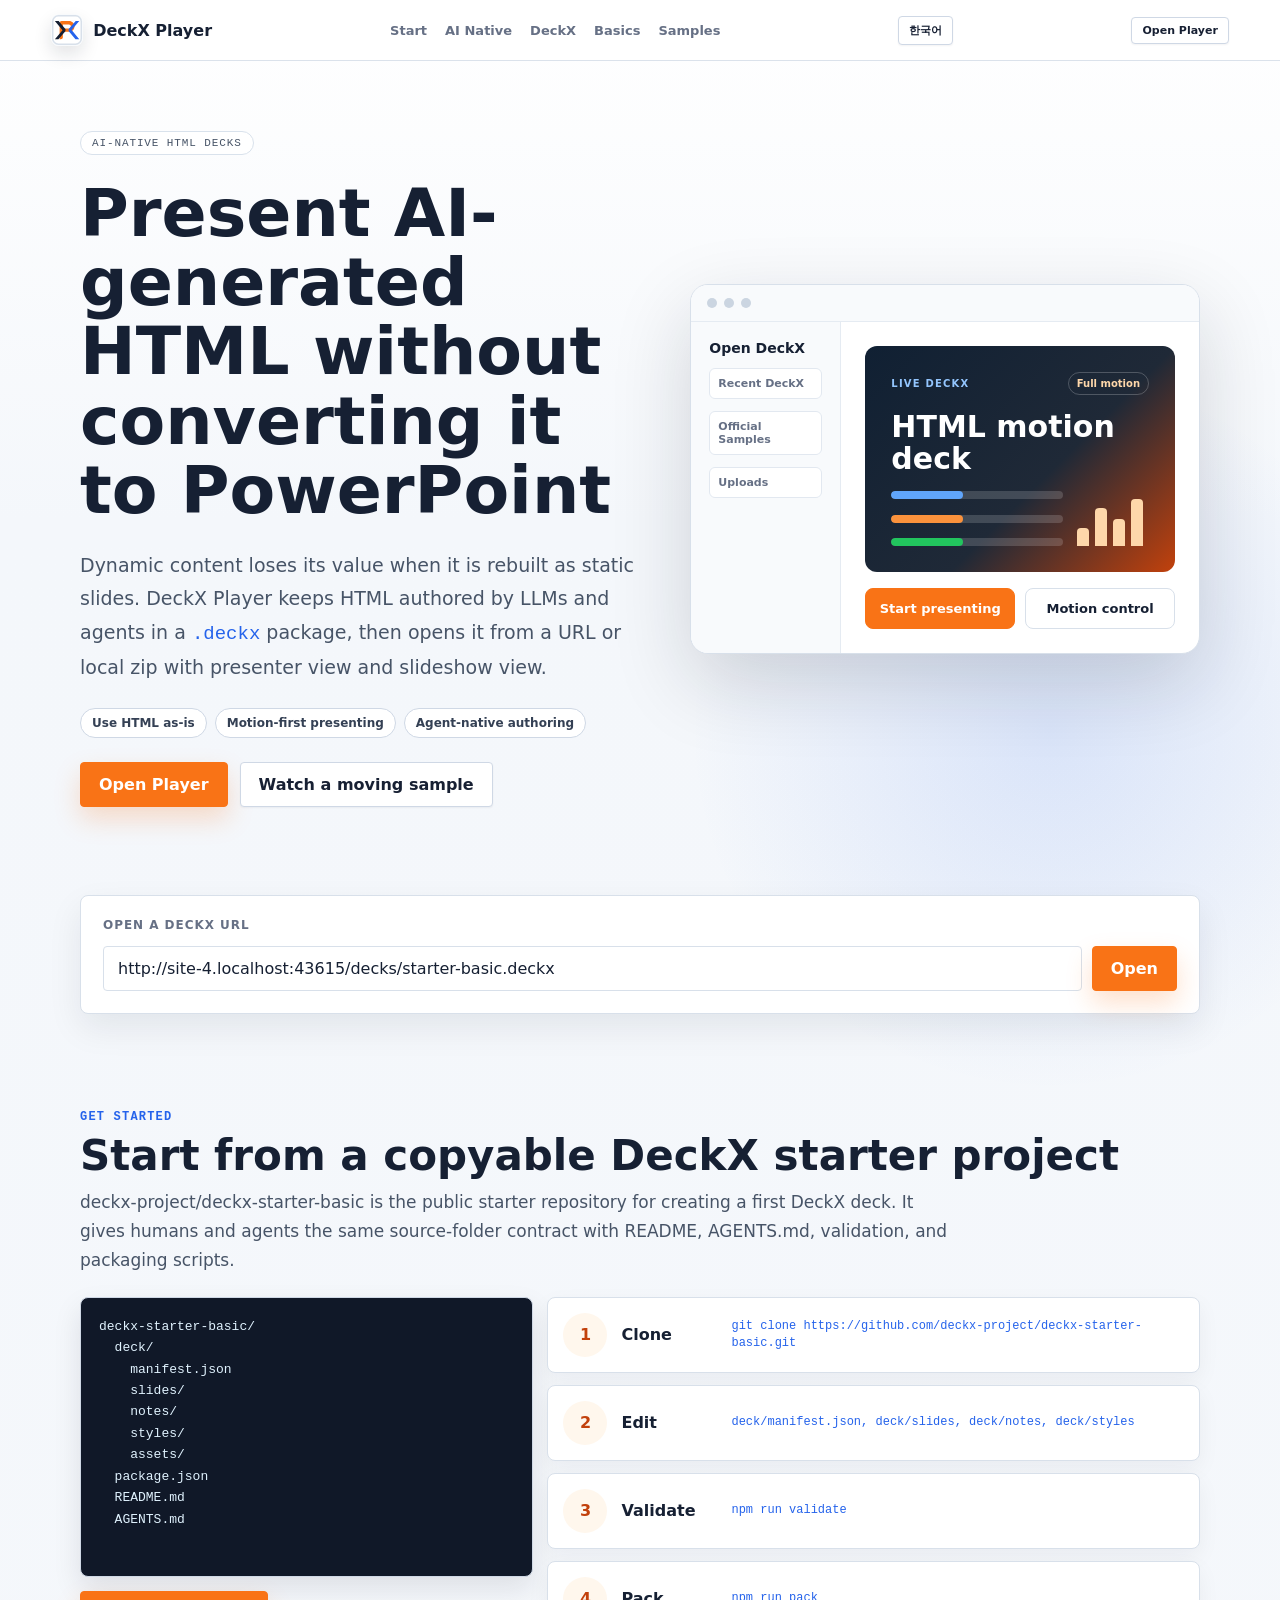
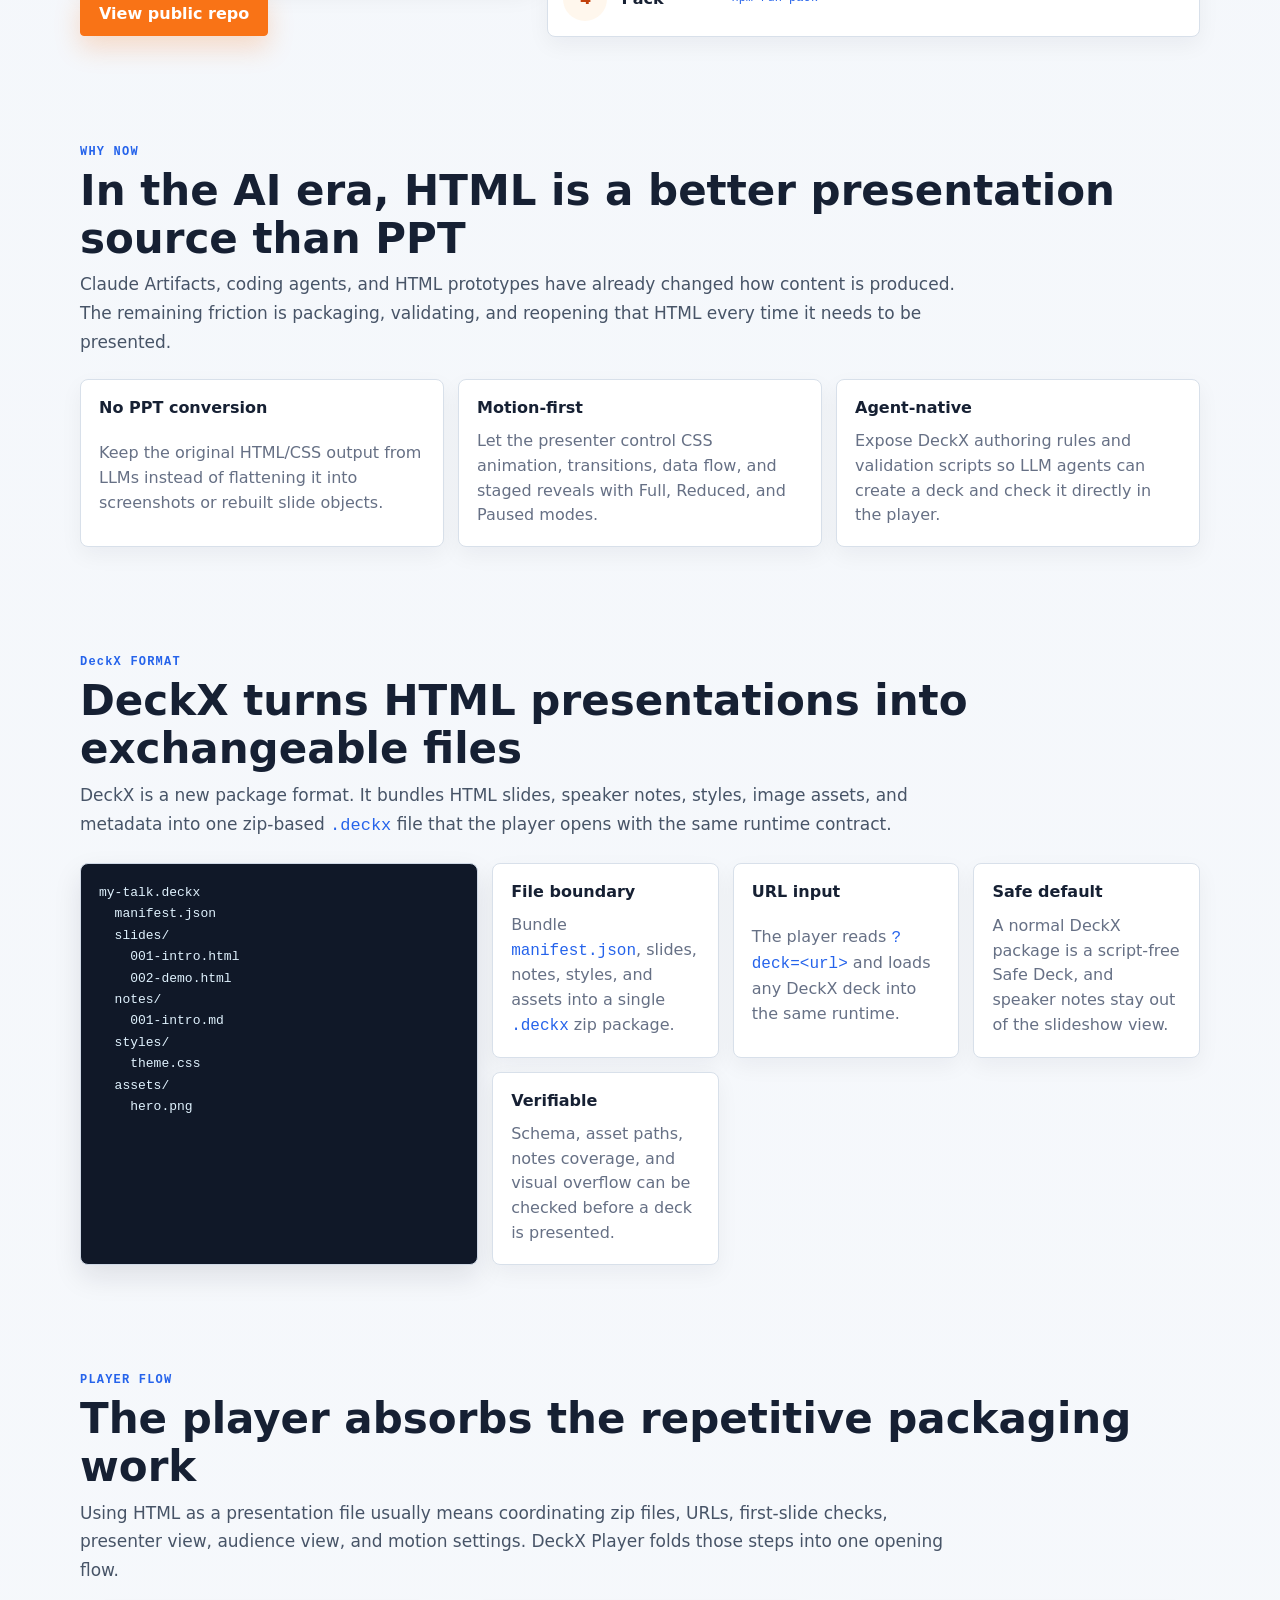
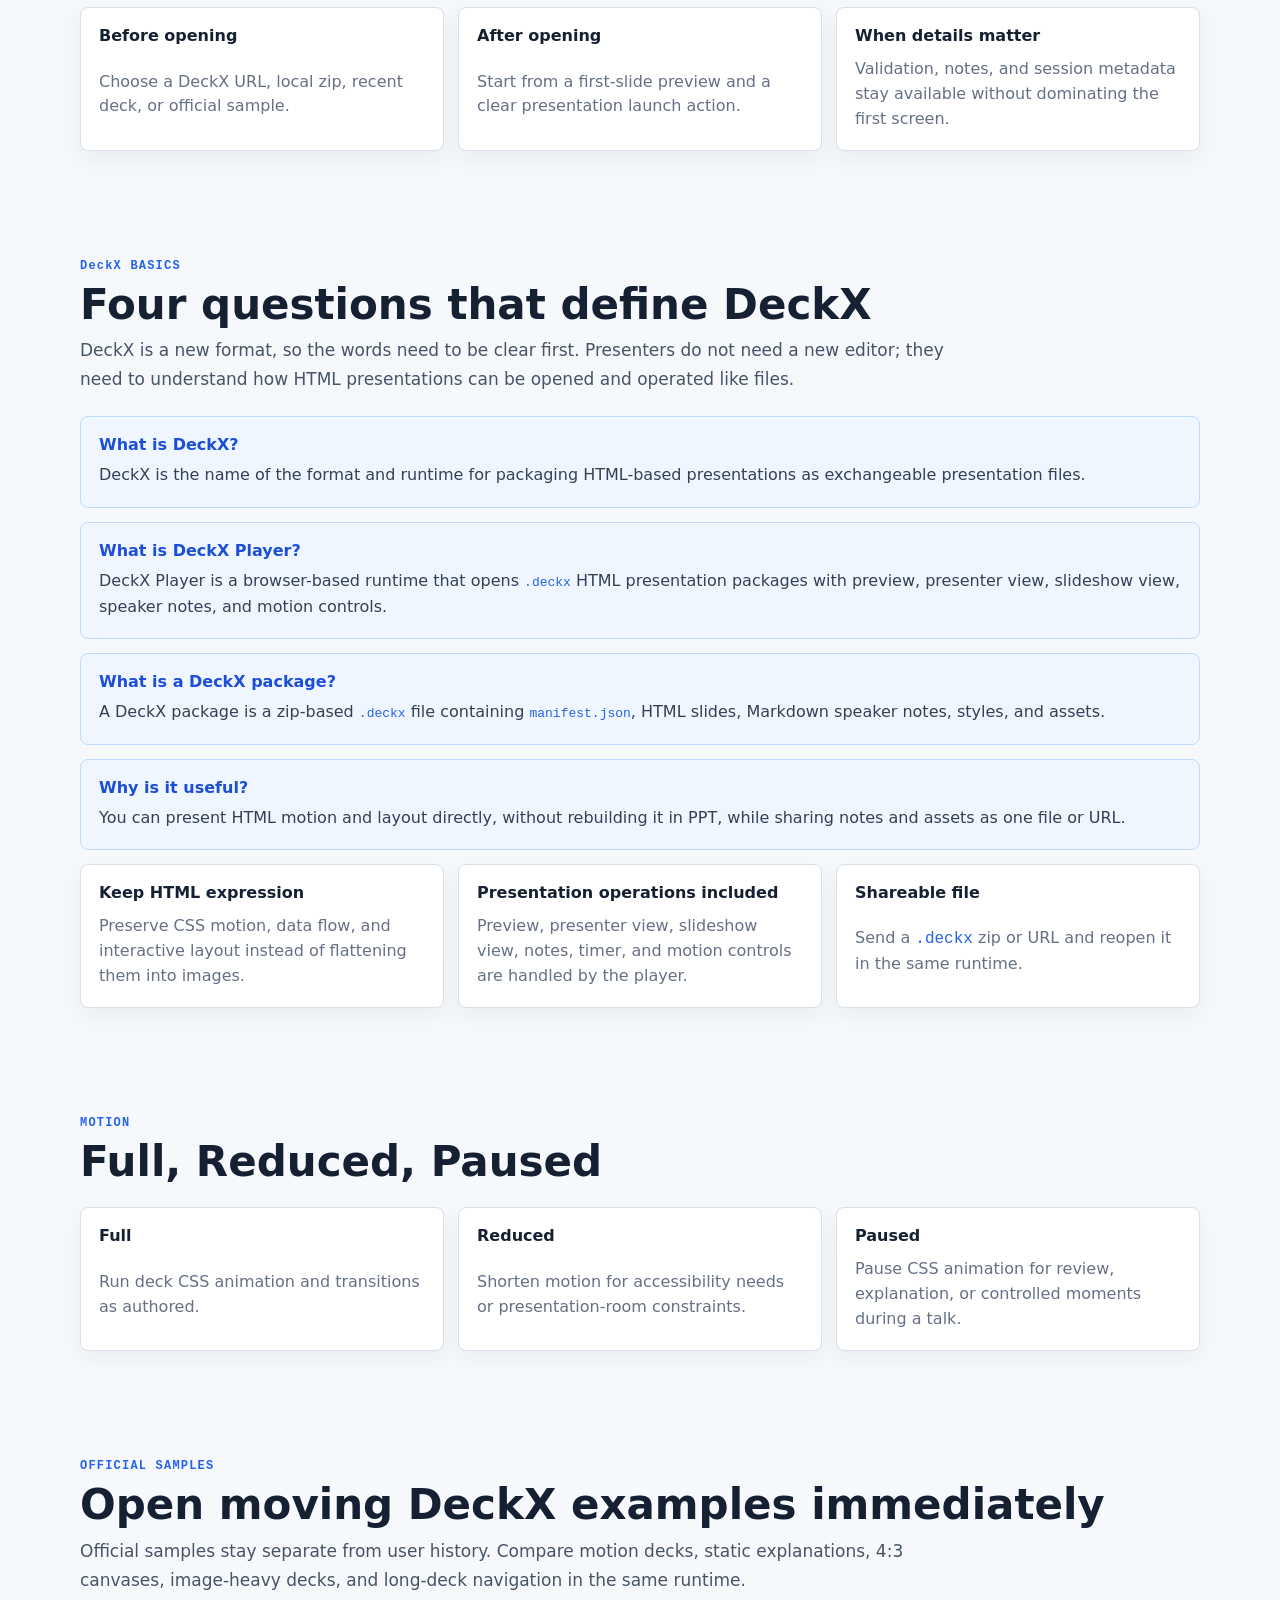
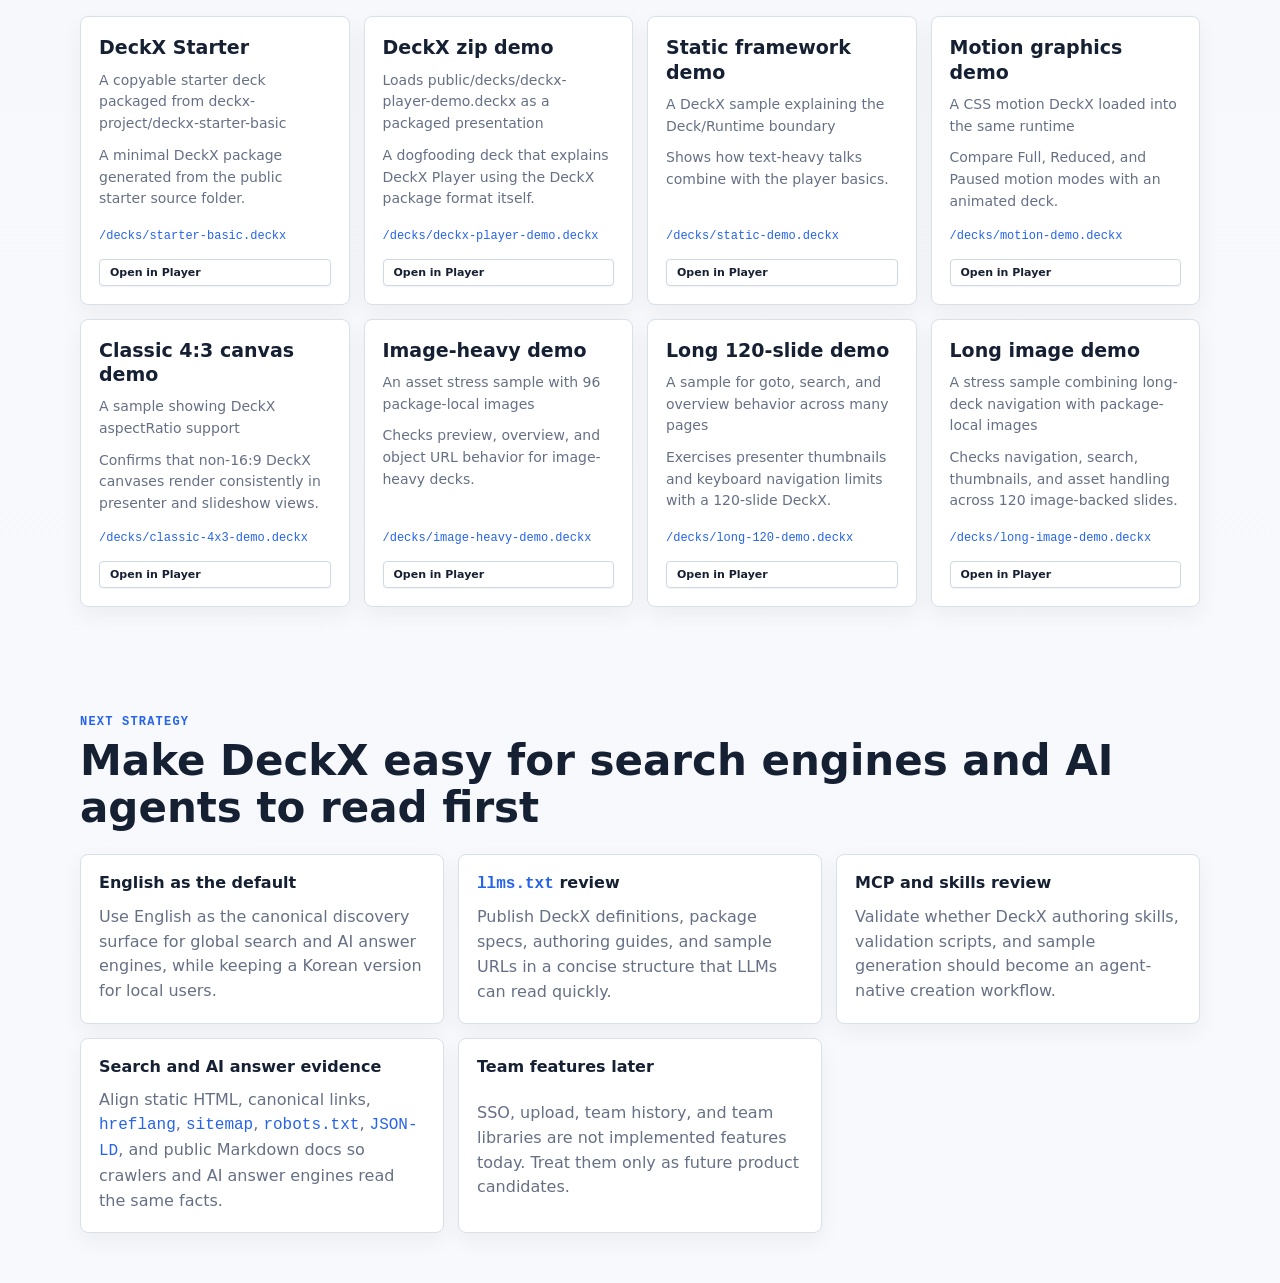
==== commit ae5d61cb: "Deploy DeckX Player 9f541bb" ====
--- a/index.html
+++ b/index.html
@@ -166,8 +166,8 @@
         ]
       }
     </script>
-    <script type="module" crossorigin src="/assets/main-1ncX9J-Z.js"></script>
-    <link rel="stylesheet" crossorigin href="/assets/main-CQSJ6mu4.css">
+    <script type="module" crossorigin src="/assets/main-BMwE9GVo.js"></script>
+    <link rel="stylesheet" crossorigin href="/assets/main-BU6TOi8j.css">
   </head>
   <body data-page="project">
     <div id="app">
--- a/assets/main-BU6TOi8j.css
+++ b/assets/main-BU6TOi8j.css
@@ -0,0 +1 @@
+:root{--bg: #0a0a0a;--bg-2: #141414;--bg-3: #1f1f1f;--line: #2b2b2b;--fg: #f5f5f5;--muted: #8d8d8d;--accent: #fb923c;--danger: #f87171;--success: #22c55e}*{box-sizing:border-box}html,body,#app{width:100%;height:100%;margin:0}body{overflow:auto;background:var(--bg);color:var(--fg);font-family:Inter,ui-sans-serif,system-ui,-apple-system,BlinkMacSystemFont,Segoe UI,sans-serif;-webkit-font-smoothing:antialiased}body[data-page=project],body[data-page=player][data-mode=landing]{background:#f6f8fb;color:#162033}button{font:inherit}body[data-mode=presenter],body[data-mode=slideshow]{overflow:hidden;background:var(--bg);color:var(--fg)}.mono{font-family:SFMono-Regular,Consolas,Liberation Mono,Menlo,monospace}.muted{color:var(--muted)}.badge{display:inline-flex;align-items:center;border:1px solid var(--line);border-radius:999px;padding:5px 11px;color:var(--muted);font-size:11px;letter-spacing:.08em}.btn,.tool-btn{border:1px solid var(--line);border-radius:4px;background:var(--bg-2);color:var(--fg);cursor:pointer;padding:12px 18px;font-weight:650;text-decoration:none;transition:border-color .15s ease,color .15s ease,background .15s ease}.btn:hover,.tool-btn:hover{border-color:var(--accent);color:var(--accent)}.btn.primary{border-color:var(--accent);background:var(--accent);color:#1a0a00}.btn.primary:hover{background:#fdba74;color:#1a0a00}.btn.compact{padding:6px 10px;font-size:11px}.tool-btn{padding:7px 10px;font-size:12px}.tool-btn.danger:hover{border-color:var(--danger);color:var(--danger)}.player-console{display:grid;min-height:100%;grid-template-rows:auto 1fr;gap:12px;background:linear-gradient(180deg,rgba(34,197,94,.08),transparent 360px),var(--bg);padding:14px}.player-console-header,.player-panel{border:1px solid var(--line);border-radius:6px;background:#141414eb}.player-console-header{display:flex;min-height:86px;align-items:center;justify-content:space-between;gap:18px;padding:14px 18px}.player-title-group,.player-header-actions{display:flex;align-items:center;gap:12px;min-width:0}.locale-switch{display:inline-flex;flex:0 0 auto;overflow:hidden;border:1px solid var(--line);border-radius:6px}.locale-link{display:inline-flex;min-width:36px;min-height:34px;align-items:center;justify-content:center;padding:0 9px;color:var(--muted);font-size:12px;font-weight:800;letter-spacing:0;text-decoration:none}.locale-link+.locale-link{border-left:1px solid var(--line)}.locale-link.active{background:var(--accent);color:#04120b}.locale-link:focus-visible{outline:2px solid rgba(34,197,94,.55);outline-offset:-2px}.brand-icon{display:block;width:32px;height:32px;flex:0 0 auto;border-radius:8px;box-shadow:0 8px 18px #1018281f}.player-brand-icon{width:42px;height:42px;border-radius:12px}.player-title-group h1,.player-panel-heading h2{margin:0;letter-spacing:0}.player-title-group h1{font-size:25px;line-height:1.15}.player-title-group p{margin:3px 0 0;overflow:hidden;color:var(--muted);font-size:13px;text-overflow:ellipsis;white-space:nowrap}.player-console-grid{display:grid;min-height:0;grid-template-columns:minmax(250px,.76fr) minmax(440px,1.48fr) minmax(292px,.92fr);align-items:start;gap:12px}.player-console-grid-empty{grid-template-columns:minmax(300px,.82fr) minmax(0,1.7fr)}.player-panel{min-width:0;padding:16px}.player-open-panel,.player-preview-panel,.player-run-panel,.player-guidance-panel{display:grid;align-content:start;gap:14px}.player-preview-panel{grid-template-rows:auto auto auto}.player-panel-heading{display:grid;gap:5px}.player-panel-heading.split{display:flex;align-items:start;justify-content:space-between;gap:16px}.player-panel-heading span,.player-subhead{color:var(--muted);font-size:10px;font-weight:850;letter-spacing:.12em}.player-panel-heading h2{font-size:18px;line-height:1.25;word-break:keep-all}.player-count{flex:0 0 auto;border:1px solid var(--line);border-radius:4px;padding:5px 7px}.player-deckx-form{display:grid;gap:8px}.player-deckx-form label{color:var(--muted);font-size:11px;font-weight:850;letter-spacing:.08em;text-transform:uppercase}.player-input-row{display:grid;grid-template-columns:minmax(0,1fr) auto;gap:8px}.player-deckx-form input{min-width:0;border:1px solid var(--line);border-radius:4px;background:#0f0f0f;color:var(--fg);padding:9px 10px;font:inherit;font-size:13px}.player-deckx-form input:focus{border-color:var(--accent);outline:0}.player-file-open,.player-history-list,.player-demo-list{display:grid;gap:8px}.player-source-menu{display:grid;min-width:0}.player-source-menu-summary{display:none;align-items:center;gap:10px;border:1px solid var(--line);border-radius:6px;background:#fff;color:#162033;cursor:pointer;padding:12px;font-size:14px;font-weight:850;list-style:none}.player-source-menu-summary::-webkit-details-marker{display:none}.hamburger-lines{position:relative;display:inline-block;width:18px;height:12px;border-top:2px solid currentColor;border-bottom:2px solid currentColor}.hamburger-lines:after{position:absolute;top:3px;left:0;width:18px;border-top:2px solid currentColor;content:""}.player-source-menu-body{display:grid;gap:14px}.player-file-open .btn{width:100%;padding:10px 12px}.visually-hidden{position:absolute;width:1px;height:1px;overflow:hidden;clip:rect(0 0 0 0);clip-path:inset(50%);white-space:nowrap}.player-empty-copy{margin:0;color:var(--muted);font-size:12px;line-height:1.5}.player-history-option,.player-demo-option{display:grid;gap:4px;border:1px solid var(--line);border-radius:5px;background:#101010;color:var(--fg);padding:11px 12px;text-decoration:none;transition:border-color .15s ease,background .15s ease}.player-history-option:hover,.player-demo-option:hover,.player-demo-option.active{border-color:var(--accent)}.player-history-option.as-button{width:100%;font:inherit;text-align:left}.player-demo-option.active{background:#1b1b1b}.player-history-option span,.player-demo-option span{display:flex;align-items:center;gap:7px;font-size:13px;font-weight:800}.player-demo-option em{border:1px solid rgba(251,146,60,.58);border-radius:3px;color:var(--accent);padding:1px 4px;font-size:9px;font-style:normal;letter-spacing:.08em}.player-history-option small,.player-demo-option small{color:var(--muted);font-size:12px;line-height:1.45}.player-preview-stage{position:relative;aspect-ratio:16 / 9;min-height:0;overflow:hidden;border:1px solid #343434;border-radius:5px;background:#050505}.player-preview-wrap{--bg: #0a0a0a;--bg-2: #141414;--bg-3: #1f1f1f;--line: #2b2b2b;--fg: #f5f5f5;--muted: #8d8d8d;width:100%;height:100%}.player-preview-stage .slide{box-shadow:0 18px 50px #00000047}.player-meta-strip{display:grid;grid-template-columns:repeat(4,minmax(0,1fr));gap:8px}.player-meta-strip span{min-width:0;overflow:hidden;border:1px solid var(--line);border-radius:4px;background:#101010;color:var(--muted);padding:8px 9px;text-overflow:ellipsis;white-space:nowrap;font-size:12px}.player-meta-strip strong{color:var(--fg)}.player-empty-stage{display:grid;min-height:310px;align-content:center;gap:10px;border:1px dashed #3c3c3c;border-radius:6px;background:linear-gradient(135deg,rgba(251,146,60,.08),transparent 42%),#070707;padding:28px}.player-empty-stage strong{max-width:620px;font-size:28px;line-height:1.18;word-break:keep-all}.player-empty-stage span{max-width:680px;color:#cfcfcf;line-height:1.7}.player-flow-list{display:grid;grid-template-columns:repeat(3,minmax(0,1fr));gap:10px;margin:0;padding:0;list-style:none}.player-flow-list li{display:grid;gap:6px;border:1px solid var(--line);border-radius:5px;background:#101010;padding:13px}.player-flow-list strong{color:var(--fg);font-size:13px}.player-flow-list span{color:var(--muted);font-size:12px;line-height:1.5}.player-login-teaser{display:grid;gap:6px;border:1px solid #bfdbfe;border-radius:8px;background:#eff6ff;color:#1d4ed8;padding:14px 16px}.player-login-teaser strong{color:#1e3a8a;font-size:13px}.player-login-teaser span{color:#1d4ed8;font-size:12px;line-height:1.55}.player-action-bar{display:grid;grid-template-columns:1.1fr 1fr 1fr 1.45fr;gap:8px}.player-action-bar .btn{min-width:0;padding:10px 8px;text-align:center}.player-start-button{width:100%;min-height:64px;font-size:18px}.player-secondary-actions{display:grid;grid-template-columns:repeat(2,minmax(0,1fr));gap:8px}.player-secondary-actions .btn{padding:10px 8px}.player-settings-detail,.player-deckx-details{display:grid;border:1px solid var(--line);border-radius:5px;background:#101010}.player-settings-detail summary,.player-deckx-details summary{cursor:pointer;padding:12px;color:var(--fg);font-size:13px;font-weight:800}.player-settings-detail .player-motion-block,.player-deckx-details .player-detail-list,.player-deckx-details .player-issue-list,.player-deckx-details .player-empty-copy{margin:0 12px 12px}.player-detail-list{display:grid;gap:8px}.player-detail-row{display:grid;grid-template-columns:92px minmax(0,1fr);gap:10px;border-top:1px solid var(--line);padding-top:8px}.player-detail-row:first-child{border-top:0;padding-top:0}.player-detail-row dt{color:var(--muted);font-size:10px}.player-detail-row dd{min-width:0;margin:0;overflow:hidden;color:#d6d6d6;font-size:12px;text-overflow:ellipsis;white-space:nowrap}.player-status-list{display:grid;gap:8px;margin:0}.player-status-row{display:grid;grid-template-columns:86px minmax(0,1fr);align-items:center;gap:10px;border:1px solid var(--line);border-left-width:3px;border-radius:5px;background:#101010;padding:9px 10px}.player-status-row[data-tone=ok]{border-left-color:var(--success)}.player-status-row[data-tone=warn]{border-left-color:var(--accent)}.player-status-row[data-tone=danger]{border-left-color:var(--danger)}.player-status-row dt{color:var(--muted);font-size:10px}.player-status-row dd{display:grid;min-width:0;gap:3px;margin:0}.player-status-row strong{overflow:hidden;font-size:13px;text-overflow:ellipsis;white-space:nowrap}.player-status-row span{overflow:hidden;color:var(--muted);font-size:11px;text-overflow:ellipsis;white-space:nowrap}.player-motion-block{display:grid;gap:8px}.player-motion-segment{display:grid;overflow:hidden;grid-template-columns:repeat(3,minmax(0,1fr));border:1px solid var(--line);border-radius:5px;background:#101010}.motion-mode{min-width:0;border:0;border-right:1px solid var(--line);background:transparent;color:var(--muted);cursor:pointer;padding:9px 8px;font-size:12px;font-weight:800}.motion-mode:last-child{border-right:0}.motion-mode:hover,.motion-mode.active{background:var(--accent);color:#1a0a00}.player-issue-list{display:grid;gap:8px}.player-issue-list p{margin:0;color:var(--muted);font-size:12px;line-height:1.5}.player-issue{display:grid;gap:3px;border:1px solid var(--line);border-radius:5px;background:#101010;padding:9px 10px}.player-issue[data-severity=error]{border-color:#f8717194}.player-issue strong{color:var(--fg);font-size:12px}.player-issue span{color:var(--muted);font-size:11px;line-height:1.45}.project-landing,.player-console{--bg: #f6f8fb;--bg-2: #ffffff;--bg-3: #eef2f7;--line: #d8e0ea;--fg: #162033;--muted: #667085;--accent: #f97316;--accent-soft: #fff3e8;--link: #2563eb;--success: #16a34a;--danger: #dc2626;color:var(--fg)}.project-landing .badge,.player-console .badge{border-color:#d9e2ec;background:#fff;color:#475467}.project-landing .btn,.player-console .btn{border-color:#cfd8e5;background:#fff;color:#172033;box-shadow:0 1px 2px #1018280d}.project-landing .btn:hover,.player-console .btn:hover{border-color:#f97316;color:#c2410c;background:#fff7ed}.project-landing .btn.primary,.player-console .btn.primary{border-color:#f97316;background:#f97316;color:#fff;box-shadow:0 12px 26px #f9731638}.project-landing .btn.primary:hover,.player-console .btn.primary:hover{background:#ea580c;color:#fff}.player-console{background:radial-gradient(circle at 82% 0%,rgba(37,99,235,.11),transparent 360px),linear-gradient(180deg,#fff,#f6f8fb 380px)}.player-console-header,.player-panel{border-color:#d8e0ea;background:#fffffff0;box-shadow:0 12px 32px #10182812}.player-title-group p,.player-panel-heading span,.player-subhead,.player-empty-copy,.player-history-option small,.player-demo-option small,.player-flow-list span,.player-detail-row dt,.player-detail-row dd,.player-issue-list p,.player-issue span{color:#667085}.player-panel-heading h2,.player-title-group h1,.player-empty-stage strong,.player-flow-list strong,.player-demo-option span,.player-history-option span,.player-issue strong{color:#162033}.player-deckx-form input{border-color:#cfd8e5;background:#fff;color:#162033}.player-file-open .btn,.player-history-option,.player-demo-option,.player-flow-list li,.player-settings-detail,.player-deckx-details,.player-detail-row,.player-issue{border-color:#d8e0ea;background:#fff}.player-history-option:hover,.player-demo-option:hover,.player-demo-option.active{border-color:#f97316;background:#fff7ed}.player-demo-option em{border-color:#2563eb47;background:#eff6ff;color:#2563eb}.player-preview-stage{border-color:#cfd8e5;background:#111827}.player-meta-strip span{border-color:#d8e0ea;background:#fff;color:#667085}.player-meta-strip strong{color:#162033}.player-empty-stage{border-color:#cfd8e5;background:linear-gradient(135deg,rgba(37,99,235,.08),transparent 48%),linear-gradient(180deg,#fff,#f8fafc)}.player-empty-stage span{color:#475467}.player-start-button{color:#fff}.player-settings-detail summary,.player-deckx-details summary{color:#162033}.player-motion-segment{border-color:#d8e0ea;background:#f8fafc}.motion-mode{border-right-color:#d8e0ea;color:#667085}.motion-mode:hover,.motion-mode.active{background:#f97316;color:#fff}.project-landing{min-height:100%;background:radial-gradient(circle at 82% 12%,rgba(37,99,235,.13),transparent 360px),linear-gradient(180deg,#fff 0,#f4f7fb 520px,#f7f9fc);color:var(--fg)}.project-nav{position:sticky;top:0;z-index:10;display:flex;align-items:center;justify-content:space-between;border-bottom:1px solid rgba(216,224,234,.92);background:#ffffffd6;padding:14px clamp(20px,4vw,58px);-webkit-backdrop-filter:blur(16px);backdrop-filter:blur(16px)}.project-mark{display:inline-flex;align-items:center;gap:10px;color:var(--fg);font-weight:850;text-decoration:none}.project-nav-links{display:flex;align-items:center;gap:18px}.project-nav-links a{color:#667085;font-size:13px;font-weight:750;text-decoration:none}.project-nav-links a:hover{color:#2563eb}.project-hero,.project-section{width:min(1120px,calc(100% - 40px));margin:0 auto}.project-hero{display:grid;min-height:590px;grid-template-columns:minmax(0,1fr) minmax(430px,.9fr);align-items:center;gap:44px;padding:70px 0 34px}.project-hero-copy{display:grid;gap:24px}.project-hero-copy .badge{justify-self:start}.project-hero h1{max-width:860px;margin:0;font-size:clamp(42px,5.2vw,70px);line-height:1.04;letter-spacing:0;word-break:keep-all}.project-hero p{max-width:760px;margin:0;color:#475467;font-size:19px;line-height:1.75}.project-hero-points{display:flex;flex-wrap:wrap;gap:8px}.project-hero-points span{border:1px solid #cfd8e5;border-radius:999px;background:#fff;color:#344054;padding:7px 11px;font-size:12px;font-weight:800}.project-hero code,.project-open code,.project-section code{color:#2563eb}.project-actions{display:flex;flex-wrap:wrap;gap:12px}.project-open{display:grid;gap:14px;border:1px solid var(--line);border-radius:8px;background:#fff;padding:22px;box-shadow:0 14px 34px #10182814}.project-open-section{padding-top:8px}.project-open label{color:var(--muted);font-size:12px;font-weight:800;letter-spacing:.08em;text-transform:uppercase}.project-open-row{display:grid;grid-template-columns:1fr auto;gap:10px}.project-open input{min-width:0;border:1px solid var(--line);border-radius:4px;background:#fff;color:var(--fg);padding:12px 14px;font:inherit}.project-product-preview{overflow:hidden;border:1px solid #d8e0ea;border-radius:18px;background:#fff;box-shadow:0 28px 80px #10182829}.preview-chrome{display:flex;gap:7px;border-bottom:1px solid #e5ebf2;background:#f8fafc;padding:13px 16px}.preview-chrome span{width:10px;height:10px;border-radius:999px;background:#cbd5e1}.preview-layout{display:grid;grid-template-columns:150px minmax(0,1fr);min-height:330px}.preview-layout aside{display:grid;align-content:start;gap:12px;border-right:1px solid #e5ebf2;background:#f8fafc;padding:18px}.preview-layout aside strong{color:#162033;font-size:14px}.preview-layout aside span{border:1px solid #e2e8f0;border-radius:6px;background:#fff;color:#667085;padding:8px;font-size:11px;font-weight:750}.preview-layout section{display:grid;align-content:center;gap:16px;padding:24px}.preview-slide{display:grid;min-height:185px;align-content:space-between;gap:16px;border-radius:12px;background:linear-gradient(135deg,#102033,#1f2937 58%,#c2410c);color:#fff;padding:26px}.preview-status-row{display:flex;align-items:center;justify-content:space-between;gap:12px}.preview-slide small{color:#93c5fd;font-size:10px;font-weight:850;letter-spacing:.12em}.preview-slide em{border:1px solid rgba(255,255,255,.22);border-radius:999px;color:#fed7aa;padding:5px 8px;font-size:10px;font-style:normal;font-weight:850}.preview-slide strong{max-width:240px;font-size:30px;line-height:1.05}.preview-motion-scene{display:grid;grid-template-columns:minmax(0,1fr) 72px;align-items:end;gap:14px}.preview-flow-line{position:relative;overflow:hidden;height:8px;border-radius:999px;background:#ffffff29}.preview-flow-line:after{position:absolute;inset:0;width:42%;border-radius:inherit;background:#60a5fa;content:"";animation:preview-flow 2.4s ease-in-out infinite}.preview-flow-line:nth-child(2):after{animation-delay:.32s;background:#fb923c}.preview-flow-line:nth-child(3):after{animation-delay:.64s;background:#22c55e}.preview-metric-bars{display:flex;height:56px;align-items:end;gap:6px;grid-column:2;grid-row:1 / span 3}.preview-metric-bars span{width:12px;border-radius:4px 4px 0 0;background:#fed7aa;animation:preview-bars 1.8s ease-in-out infinite}.preview-metric-bars span:nth-child(1){height:32%}.preview-metric-bars span:nth-child(2){height:68%;animation-delay:.16s}.preview-metric-bars span:nth-child(3){height:48%;animation-delay:.32s}.preview-metric-bars span:nth-child(4){height:84%;animation-delay:.48s}.preview-actions{display:grid;grid-template-columns:1fr 1fr;gap:10px}.preview-actions span{border:1px solid #d8e0ea;border-radius:8px;background:#fff;padding:12px;color:#162033;text-align:center;font-size:13px;font-weight:800}.preview-actions span:first-child{border-color:#f97316;background:#f97316;color:#fff}.project-section{padding:54px 0}.section-heading{display:grid;gap:8px;margin-bottom:22px}.section-heading p{margin:0;color:#2563eb;font-size:12px;font-weight:850;letter-spacing:.1em}.section-heading h2{margin:0;font-size:clamp(28px,4vw,42px);line-height:1.14;letter-spacing:0}.section-lead{max-width:880px;color:#475467;font-size:17px;line-height:1.7}.project-format-grid{display:grid;grid-template-columns:minmax(280px,.72fr) minmax(0,1.28fr);align-items:stretch;gap:14px}.project-start-section{padding-top:42px}.project-start-layout{display:grid;grid-template-columns:minmax(310px,.82fr) minmax(0,1.18fr);align-items:stretch;gap:14px}.project-start-copy{display:grid;align-content:start;gap:14px}.project-start-copy .deckx-tree{min-height:280px}.project-start-steps{display:grid;gap:12px;margin:0;padding:0;list-style:none}.project-start-steps li{display:grid;grid-template-columns:44px 96px minmax(0,1fr);align-items:center;gap:14px;border:1px solid var(--line);border-radius:8px;background:#fff;padding:15px;box-shadow:0 8px 22px #1018280d}.project-start-steps span{display:grid;width:44px;height:44px;place-items:center;border-radius:999px;background:#fff7ed;color:#c2410c;font-weight:850}.project-start-steps strong{color:var(--fg);font-size:16px}.project-start-steps code{color:#2563eb;font-family:SFMono-Regular,Consolas,Liberation Mono,Menlo,monospace;font-size:12px;line-height:1.4;overflow-wrap:anywhere;white-space:normal}.deckx-tree{min-width:0;margin:0;border:1px solid #cfd8e5;border-radius:8px;background:#101828;color:#e0f2fe;padding:18px;box-shadow:0 12px 28px #1018281a;white-space:pre-wrap}.deckx-tree code{color:inherit;font-family:SFMono-Regular,Consolas,Liberation Mono,Menlo,monospace;font-size:13px;line-height:1.65}.format-cards{grid-template-columns:repeat(2,minmax(0,1fr))}.project-answer-block{display:grid;gap:8px;margin-bottom:14px;border:1px solid #bfdbfe;border-radius:8px;background:#eff6ff;padding:18px}.project-answer-block strong{color:#1d4ed8;font-size:16px}.project-answer-block span{color:#344054;line-height:1.65}.info-grid,.project-demo-grid{display:grid;gap:14px}.info-grid{grid-template-columns:repeat(3,1fr)}.project-demo-grid{grid-template-columns:repeat(4,1fr)}.info-grid article,.project-demo-card{border:1px solid var(--line);border-radius:8px;background:var(--bg-2);padding:18px;box-shadow:0 8px 22px #1018280d}.info-grid article{display:grid;gap:12px}.info-grid strong,.project-demo-card h3{color:var(--fg)}.info-grid span,.project-demo-card p,.project-demo-card span{color:#667085;line-height:1.55}.info-grid code{color:#2563eb;font-family:SFMono-Regular,Consolas,Liberation Mono,Menlo,monospace}.project-demo-card{display:grid;min-height:260px;grid-template-rows:1fr auto auto;gap:16px}.project-demo-card h3{margin:0 0 10px;font-size:19px;line-height:1.28}.project-demo-card p,.project-demo-card span{margin:0;font-size:14px}.project-demo-card span{display:block;margin-top:10px;color:var(--muted)}.project-demo-card code{overflow:hidden;color:#2563eb;font-size:12px;text-overflow:ellipsis;white-space:nowrap}.deckx-url-form{display:grid;width:min(760px,100%);grid-template-columns:1fr auto;gap:10px}.deckx-url-form input{min-width:0;border:1px solid var(--line);border-radius:4px;background:var(--bg-2);color:var(--fg);padding:12px 14px;font:inherit}.deckx-url-form input:focus{border-color:var(--accent);outline:0}.deckx-url-status{grid-column:1 / -1;color:var(--danger);font-size:12px;text-align:left}kbd{display:inline-block;min-width:24px;margin-right:5px;border:1px solid var(--line);border-radius:3px;background:var(--bg-2);color:var(--fg);padding:2px 6px;text-align:center;font-size:11px}.system-message{display:grid;height:100%;place-items:center;color:var(--muted)}.load-error{display:grid;max-width:620px;gap:14px;text-align:center}.load-error strong{color:var(--danger);font-size:20px}.load-error span{line-height:1.5}.load-error .btn{justify-self:center;text-decoration:none}@keyframes preview-flow{0%{transform:translate(-110%)}55%,to{transform:translate(245%)}}@keyframes preview-bars{0%,to{transform:scaleY(.72)}50%{transform:scaleY(1)}}body[data-motion=paused] *{animation-play-state:paused!important}body[data-motion=reduced] *{animation-duration:1ms!important;animation-iteration-count:1!important;transition-duration:1ms!important}@media(max-width:640px){.player-console{min-height:100dvh;gap:8px;padding:8px}.player-console-header,.player-title-group,.player-header-actions{align-items:stretch;flex-direction:column}.player-console-header{min-height:0;padding:10px}.player-title-group{display:grid;grid-template-columns:auto minmax(0,1fr)}.player-title-group .badge,.player-title-group p{display:none}.player-title-group h1{font-size:19px}.player-brand-icon{width:34px;height:34px;border-radius:10px}.player-console-grid,.player-input-row,.player-meta-strip,.player-action-bar,.player-secondary-actions,.player-flow-list,.project-open-row,.project-start-layout,.project-start-steps li,.project-format-grid,.info-grid,.project-demo-grid{grid-template-columns:1fr}.player-console-grid{display:grid;align-content:start;grid-auto-rows:max-content;gap:8px}.player-console-grid-loaded .player-preview-panel{order:1}.player-console-grid-loaded .player-run-panel{order:2}.player-console-grid-loaded .player-open-panel{order:3}.player-panel{border-radius:8px;padding:12px}.player-open-panel{align-content:start;padding:0;border:0;background:transparent;box-shadow:none}.player-source-menu-summary{display:flex}.player-source-menu[open] .player-source-menu-summary{border-color:#f97316;border-radius:8px 8px 0 0;background:#fff7ed;color:#c2410c}.player-source-menu-body{border:1px solid #d8e0ea;border-top:0;border-radius:0 0 8px 8px;background:#fff;padding:12px}.player-source-menu:not([open]) .player-source-menu-body{display:none}.player-console-grid-empty .player-open-panel{order:1}.player-console-grid-empty .player-guidance-panel{order:2}.player-console-grid-empty .player-source-menu{overflow:hidden;border:1px solid #d8e0ea;border-radius:8px;background:#fff}.player-console-grid-empty .player-source-menu-summary{border:0}.player-console-grid-empty .player-source-menu[open] .player-source-menu-summary{border-bottom:1px solid #d8e0ea;border-radius:0}.player-console-grid-empty .player-source-menu-body{border:0;border-radius:0}.player-preview-panel{gap:10px;grid-template-rows:auto auto}.player-panel-heading.split{align-items:center}.player-panel-heading h2{font-size:16px}.player-count{font-size:10px}.player-preview-stage{aspect-ratio:16 / 9;min-height:0}.player-meta-strip,.player-settings-detail,.player-deckx-details{display:none}.player-run-panel{gap:8px}.player-run-panel .player-panel-heading{display:none}.player-start-button{min-height:56px;font-size:18px}.player-secondary-actions .btn{padding:11px 8px}.player-guidance-panel{gap:10px}.player-empty-stage{min-height:210px;padding:20px}.player-status-row{grid-template-columns:72px minmax(0,1fr)}.player-detail-row{grid-template-columns:76px minmax(0,1fr)}.player-empty-stage strong{font-size:22px}.project-nav{padding:12px 20px}.project-hero,.project-section{width:min(100% - 32px,1120px)}.project-hero{min-height:auto;grid-template-columns:1fr;gap:28px;padding:30px 0 16px}.project-hero-copy{gap:18px}.project-hero h1{font-size:38px;line-height:1.08}.project-hero p{font-size:17px;line-height:1.7}.project-nav-links{display:none}.preview-chrome{padding:10px 16px}.preview-layout{grid-template-columns:1fr;min-height:auto}.preview-layout aside{display:none}.preview-layout section{gap:12px;padding:12px}.preview-slide{min-height:150px;padding:18px}.preview-slide strong{font-size:25px}.project-open-section{padding-top:0}.format-cards{grid-template-columns:1fr}}@media(min-width:641px)and (max-width:1040px){.player-console-grid{grid-template-columns:1fr}.player-preview-panel{grid-template-rows:auto auto auto}.project-hero{grid-template-columns:1fr}.project-format-grid,.project-start-layout,.info-grid,.project-demo-grid{grid-template-columns:repeat(2,1fr)}}.slide-wrap{position:relative;width:100%;height:100%;overflow:hidden}.slide-scaler{position:absolute;transform-origin:top left}.slide{position:relative;display:flex;width:var(--slide-width, 1280px);height:var(--slide-height, 720px);flex-direction:column;justify-content:center;overflow:hidden;background:var(--bg);color:var(--fg);padding:86px 118px}.slide-content{max-width:980px}.slide-kicker{margin-bottom:24px;color:var(--accent);font-size:17px;font-weight:700;letter-spacing:.08em;text-transform:uppercase}.slide h2{margin:0 0 26px;font-size:68px;line-height:1.08;letter-spacing:0}.slide h2 em{color:var(--accent);font-style:normal}.slide-body,.slide-body p,.slide-body li{color:#d8d8d8;font-size:28px;line-height:1.52}.slide-body .lead{max-width:850px;color:#d0d0d0}.slide-body ul{margin:18px 0 0;padding:0;list-style:none}.slide-body li{position:relative;border-bottom:1px solid var(--line);padding:14px 0 14px 38px}.slide-body li:before{position:absolute;left:0;color:var(--accent);content:">";font-family:SFMono-Regular,Consolas,monospace}.slide-footer,.slide-page{position:absolute;bottom:28px;color:var(--muted);font-size:14px}.slide-footer{left:34px}.slide-page{right:34px}.slide-end{align-items:center;text-align:center}.presenter{display:grid;height:100%;gap:12px;padding:12px}body[data-mode=presenter][data-runtime-theme=light],body[data-mode=slideshow][data-runtime-theme=light]{--bg: #f6f8fb;--bg-2: #ffffff;--bg-3: #eef2f7;--line: #d8e0ea;--fg: #162033;--muted: #667085;--accent: #f97316;--danger: #dc2626;--success: #16a34a;background:#f6f8fb;color:#162033}body[data-mode=presenter][data-runtime-theme=dark],body[data-mode=slideshow][data-runtime-theme=dark]{--bg: #0a0a0a;--bg-2: #141414;--bg-3: #1f1f1f;--line: #2b2b2b;--fg: #f5f5f5;--muted: #8d8d8d;--accent: #fb923c;--danger: #f87171;--success: #22c55e;background:#0a0a0a;color:#f5f5f5}.topbar{grid-area:topbar;position:relative;z-index:10;display:flex;min-height:74px;flex-direction:column;align-items:stretch;justify-content:center;gap:9px;border:1px solid var(--line);border-radius:6px;background:var(--bg-2);padding:9px 14px}.topbar-main{display:flex;align-items:center;justify-content:space-between;gap:18px}.topbar-group{display:flex;align-items:center;gap:22px}.topbar-group.right{gap:10px;flex-wrap:wrap;justify-content:flex-end}.label{margin-bottom:4px;color:var(--muted);font-size:10px;letter-spacing:.1em}.value{font-size:20px;font-weight:750}.value span{color:var(--muted);font-weight:500}.value.accent{color:var(--accent)}.pace-value{font-size:17px}.pace-value[data-pace=ahead]{color:#38bdf8}.pace-value[data-pace=behind]{color:var(--danger)}.pace-value[data-pace=on-track]{color:var(--success)}.connection{display:inline-flex;align-items:center;gap:6px;color:var(--muted);font-size:11px}.status-dot{width:8px;height:8px;border-radius:999px;background:var(--danger)}.status-dot[data-connected=true]{background:var(--success);box-shadow:0 0 8px var(--success)}.primary-tool{border-color:var(--accent);background:var(--accent);color:#fff}.primary-tool:hover{background:#ea580c;color:#fff}.presenter-tools-menu{position:relative;flex:0 0 auto}.presenter-tools-menu summary{list-style:none}.presenter-tools-menu summary::-webkit-details-marker{display:none}.presenter-tools-panel{position:absolute;z-index:40;top:calc(100% + 8px);right:0;display:grid;width:min(420px,calc(100vw - 24px));gap:8px;border:1px solid var(--line);border-radius:6px;background:var(--bg-2);box-shadow:0 20px 70px #10182838;padding:10px}.tool-menu-control{display:grid;gap:3px;border:1px solid var(--line);border-radius:5px;background:var(--bg-3);color:var(--fg);cursor:pointer;padding:10px 11px;text-align:left}.tool-menu-control:hover{border-color:var(--accent)}.tool-menu-control strong{font-size:13px}.tool-menu-control span{color:var(--muted);font-size:11px;line-height:1.4}.panel{position:relative;min-height:0;overflow:hidden;border:1px solid var(--line);border-radius:6px;background:var(--bg-2)}.panel.current{grid-area:current}.panel.next{grid-area:next}.panel.overview{grid-area:overview;overflow:hidden}.panel.empty-presenter{grid-area:empty;display:grid;place-items:center;color:var(--muted)}.mobile-combo-stage,.mobile-presenter-panel{display:none}.mobile-combo-stage{grid-area:mobile-stage}.mobile-presenter-panel{grid-area:mobile-presenter}.panel.notes{grid-area:notes;overflow-y:auto;padding:42px 22px 22px}.slide-host{width:100%;height:100%}.panel-label{position:absolute;z-index:2;top:9px;left:12px;border-radius:3px;background:var(--bg-2);color:var(--muted);font-size:10px;letter-spacing:.12em}.panel-actions{position:absolute;z-index:3;top:7px;right:10px;display:flex;gap:6px}.mini-btn{border:1px solid var(--line);border-radius:3px;background:var(--bg-3);color:var(--muted);cursor:pointer;padding:3px 7px;font-size:10px}.mini-btn:hover{border-color:var(--accent);color:var(--accent)}.notes-content{color:var(--fg);line-height:1.72}.notes-content strong{color:var(--accent)}.bottombar{grid-area:bottombar;display:grid;min-height:45px;grid-template-columns:minmax(0,1fr) auto auto;align-items:center;gap:14px;border:1px solid var(--line);border-radius:6px;background:var(--bg-2);padding:7px 10px}.nav-dots{display:flex;flex-wrap:wrap;gap:6px}.nav-dots button{width:24px;height:24px;border:1px solid var(--line);border-radius:3px;background:transparent;color:var(--muted);cursor:pointer;font-size:11px}.nav-dots button.active{border-color:var(--accent);background:var(--accent);color:#1a0a00;font-weight:700}.bottom-status{max-width:520px;overflow:hidden;color:var(--muted);font-size:11px;text-overflow:ellipsis;white-space:nowrap}.timer-controls{display:flex;gap:6px}.readiness-detail{border-top:1px solid var(--line);padding-top:8px}.readiness-detail summary{display:flex;min-height:28px;align-items:center;gap:8px;color:var(--fg);cursor:pointer;font-size:12px;font-weight:750;list-style:none}.readiness-detail summary::-webkit-details-marker{display:none}.readiness-summary-chip{border:1px solid var(--line);border-radius:999px;background:var(--bg-3);color:var(--muted);padding:3px 7px;font-size:9px}.readiness-summary-chip[data-readiness-state=ready]{border-color:#16a34a73;color:var(--success)}.readiness-summary-chip[data-readiness-state=blocked]{border-color:#dc262673;color:var(--danger)}.readiness-summary-copy{min-width:0;overflow:hidden;color:var(--muted);font-size:11px;font-weight:500;text-overflow:ellipsis;white-space:nowrap}.readiness-row{display:flex;align-items:center;gap:7px;overflow-x:auto;padding:8px 0 1px}.readiness-item{display:inline-flex;min-height:27px;flex:0 0 auto;align-items:center;gap:6px;border:1px solid var(--line);border-radius:4px;background:var(--bg-3);padding:4px 8px}.readiness-label{color:var(--muted);font-size:9px;letter-spacing:.08em}.readiness-value{color:var(--fg);font-size:10px}.readiness-description{display:none}.readiness-item[data-readiness-state=error],.readiness-item[data-readiness-state=popup-blocked],.readiness-item[data-readiness-state=behind]{border-color:#f87171a6}.readiness-item[data-readiness-state=ok],.readiness-item[data-readiness-state=on-track]{border-color:#22c55e8c}.layout-settings{grid-area:settings;padding:10px;overflow:visible}.preset-picker{display:grid;grid-template-columns:repeat(3,minmax(0,1fr));gap:8px}.preset-card{display:grid;min-height:84px;grid-template-columns:minmax(0,1fr) 80px;grid-template-rows:auto 1fr;gap:4px 10px;border:1px solid var(--line);border-radius:5px;background:var(--bg-3);color:var(--fg);cursor:pointer;padding:10px;text-align:left}.preset-card.active,.preset-card:hover{border-color:var(--accent)}.preset-name{font-weight:750}.preset-description{grid-row:2;color:var(--muted);font-size:12px;line-height:1.35}.preset-map{grid-row:1 / span 2;grid-column:2;display:grid;gap:3px;min-height:58px}.preset-map:before,.preset-map:after{border-radius:2px;background:var(--line);content:""}.preset-map-extra{display:none;min-width:0;min-height:0;border-radius:2px;background:var(--line)}.preset-map-script-first{grid-template-columns:.7fr 1fr 1fr;grid-template-rows:1fr .65fr}.preset-map-script-first:before{grid-row:1 / span 2}.preset-map-script-first:after{grid-column:2 / span 2;background:var(--accent)}.preset-map-balanced{grid-template-columns:1.35fr .75fr;grid-template-rows:1fr .78fr}.preset-map-balanced:before{grid-column:1;grid-row:1;background:var(--accent)}.preset-map-balanced:after{grid-column:2;grid-row:1}.preset-map-review{grid-template-columns:.42fr 1.15fr .55fr;grid-template-rows:1fr .8fr}.preset-map-review:before{grid-row:1 / span 2;background:var(--accent)}.preset-map-review:after{grid-column:2}.preset-map-review .preset-map-extra{display:block;grid-column:3;grid-row:1}.overview-list{display:grid;grid-template-columns:repeat(auto-fit,minmax(92px,1fr));height:100%;align-content:start;gap:10px;overflow-y:auto;padding:40px 10px 10px}.presenter[data-preset=review] .overview-list{grid-template-columns:1fr;gap:8px;padding-inline:8px}.overview-item{position:relative;display:block;border:1px solid var(--line);border-radius:5px;background:var(--bg-3);cursor:pointer;padding:4px}.overview-item:hover,.overview-item.active{border-color:var(--accent)}.overview-thumb{width:100%;aspect-ratio:16 / 9;overflow:hidden;border:1px solid var(--line);border-radius:3px;background:var(--bg)}.slide-host .slide-wrap,.mobile-stage-slide .slide-wrap,.mobile-mini-slide .slide-wrap,.overview-thumb,.slideshow-stage [data-slide-host] .slide-wrap,.mirror-body .slide-wrap{--bg: #0a0a0a;--bg-2: #141414;--bg-3: #1f1f1f;--line: #2b2b2b;--fg: #f5f5f5;--muted: #8d8d8d;--accent: #fb923c}.overview-mini-slide{position:relative;width:100%;height:100%;pointer-events:none}.overview-mini-slide .slide{position:absolute;top:0;left:0;transform:scale(var(--overview-thumb-scale, .075));transform-origin:top left}.overview-number{position:absolute;right:6px;bottom:6px;border-radius:2px;background:#0a0a0acc;color:var(--fg);font-size:10px;padding:2px 4px}.slideshow-stage{position:relative;width:100%;height:100%;background:var(--bg)}.slideshow-stage[data-runtime-theme=light]{background:radial-gradient(circle at 82% 0%,rgba(37,99,235,.11),transparent 360px),linear-gradient(180deg,#fff,#f6f8fb 420px)}.slideshow-stage [data-slide-host]{width:100%;height:100%}.slideshow-toolbar{position:absolute;z-index:5;top:16px;right:16px;display:flex;flex-wrap:wrap;justify-content:flex-end;gap:8px}.fullscreen-btn,.theme-toggle-btn,.motion-toggle-btn,.display-filter-toggle-btn{border:1px solid var(--line);border-radius:4px;background:#ffffffe6;color:var(--fg);cursor:pointer;padding:9px 12px;font-size:12px;box-shadow:0 8px 24px #1018281f}body[data-runtime-theme=dark] .fullscreen-btn,body[data-runtime-theme=dark] .theme-toggle-btn,body[data-runtime-theme=dark] .motion-toggle-btn,body[data-runtime-theme=dark] .display-filter-toggle-btn{background:#141414c7;box-shadow:none}.fullscreen-btn:hover,.theme-toggle-btn:hover,.motion-toggle-btn:hover,.display-filter-toggle-btn:hover,.display-filter-toggle-btn[aria-expanded=true]{border-color:var(--accent);color:var(--accent)}.display-filter-panel{position:absolute;z-index:5;top:62px;right:16px;display:grid;width:250px;gap:5px;border:1px solid var(--line);border-radius:5px;background:#ffffffeb;padding:9px 10px}body[data-runtime-theme=dark] .display-filter-panel{background:#141414d1}.filter-control{display:grid;grid-template-columns:72px minmax(0,1fr);align-items:center;gap:8px;color:var(--muted);font-size:10px}.filter-control input{width:100%}.fullscreen-status{position:absolute;z-index:5;right:16px;bottom:16px;max-width:460px;color:var(--muted);font-size:11px;text-align:right}body[data-mode=slideshow],body[data-mode=slideshow] .fullscreen-btn,body[data-mode=slideshow] .theme-toggle-btn,body[data-mode=slideshow] .motion-toggle-btn,body[data-mode=slideshow] .display-filter-toggle-btn,body[data-mode=slideshow] .display-filter-panel,body[data-mode=slideshow] .fullscreen-status{cursor:auto}html:fullscreen body[data-mode=slideshow],html:fullscreen body[data-mode=slideshow] .slideshow-stage{cursor:none}html:fullscreen body[data-mode=slideshow] .fullscreen-btn,html:fullscreen body[data-mode=slideshow] .theme-toggle-btn,html:fullscreen body[data-mode=slideshow] .motion-toggle-btn,html:fullscreen body[data-mode=slideshow] .display-filter-toggle-btn,html:fullscreen body[data-mode=slideshow] .display-filter-panel{display:none}.command-overlay{position:fixed;z-index:100;inset:0;display:grid;place-items:start center;background:#0000008c;padding-top:min(12vh,90px)}.command-box,.notes-editor-box{display:grid;width:min(640px,calc(100vw - 32px));gap:10px;border:1px solid var(--line);border-radius:6px;background:var(--bg-2);box-shadow:0 18px 80px #00000080;padding:14px}.notes-editor-box{width:min(760px,calc(100vw - 32px))}.command-title{color:var(--muted);font-size:11px;letter-spacing:.08em;text-transform:uppercase}.command-input,.notes-editor{width:100%;border:1px solid var(--line);border-radius:4px;background:var(--bg);color:var(--fg);font:inherit;padding:11px 12px}.command-input{font-size:20px}.notes-editor{min-height:320px;resize:vertical;line-height:1.6}.command-results{display:grid;gap:6px;max-height:320px;overflow-y:auto}.command-empty{color:var(--muted);font-size:13px;padding:8px 2px}.command-result{display:grid;grid-template-columns:38px minmax(0,1fr);gap:2px 8px;border:1px solid var(--line);border-radius:4px;background:var(--bg-3);color:var(--fg);cursor:pointer;padding:9px 10px;text-align:left}.command-result:hover{border-color:var(--accent)}.command-result small{grid-column:2;overflow:hidden;color:var(--muted);text-overflow:ellipsis;white-space:nowrap}.modal-actions{display:flex;justify-content:flex-end;gap:8px}.transient-status{position:fixed;z-index:110;left:50%;bottom:22px;max-width:min(680px,calc(100vw - 32px));transform:translate(-50%);border:1px solid var(--line);border-radius:4px;background:var(--bg-2);color:var(--fg);padding:9px 12px;font-size:11px}.audience-mirror{position:fixed;z-index:70;right:18px;bottom:58px;width:min(360px,34vw);border:1px solid var(--line);border-radius:6px;background:var(--bg-2);box-shadow:0 18px 80px #00000073;overflow:hidden}.mirror-header{border-bottom:1px solid var(--line);color:var(--muted);font-size:10px;letter-spacing:.08em;padding:7px 9px}.mirror-body{aspect-ratio:16 / 9;background:var(--bg)}.mirror-body video,.mirror-body .slide-wrap{width:100%;height:100%}@media(max-width:760px){.presenter{grid-template-areas:"mobile-stage" "mobile-presenter"!important;grid-template-columns:1fr!important;grid-template-rows:minmax(0,43dvh) minmax(0,1fr)!important;gap:8px;height:100dvh;padding:8px}.topbar,.layout-settings,.panel.current,.panel.next,.panel.notes,.panel.overview,.bottombar{display:none}.mobile-combo-stage{display:grid;min-height:0;overflow:hidden;border:1px solid var(--line);border-radius:8px;background:#111827}.mobile-stage-slide{min-height:0}.mobile-stage-slide,.mobile-stage-wrap{width:100%;height:100%}.mobile-presenter-panel{display:grid;min-height:0;grid-template-rows:auto minmax(90px,.42fr) minmax(0,1fr) auto;gap:8px;overflow:hidden;border:1px solid var(--line);border-radius:8px;background:var(--bg-2);padding:10px}.mobile-presenter-heading{display:flex;align-items:center;justify-content:space-between;gap:10px}.mobile-presenter-heading span{color:var(--muted);font-size:10px;font-weight:850;letter-spacing:.12em}.mobile-presenter-heading strong{color:var(--fg);font-size:13px}.mobile-presenter-previews{display:grid;min-height:0;grid-template-columns:repeat(2,minmax(0,1fr));gap:8px}.mobile-preview-tile{display:grid;min-height:0;grid-template-rows:auto minmax(0,1fr);gap:5px;overflow:hidden;border:1px solid var(--line);border-radius:6px;background:var(--bg-3);padding:7px}.mobile-preview-tile>span,.mobile-notes-block>span{color:var(--muted);font-size:9px;font-weight:850;letter-spacing:.1em}.mobile-mini-slide{min-height:0;overflow:hidden;border-radius:4px;background:#111827}.mobile-mini-wrap{width:100%;height:100%}.mobile-notes-block{display:grid;min-height:0;grid-template-rows:auto minmax(0,1fr);gap:6px;overflow:hidden;border:1px solid var(--line);border-radius:6px;background:var(--bg-3);padding:9px}.mobile-notes-content{min-height:0;overflow-y:auto;color:var(--fg);line-height:1.55}.mobile-nav-actions{display:grid;grid-template-columns:repeat(2,minmax(0,1fr));gap:8px}.mobile-nav-actions .btn{min-height:42px;font-size:14px}.audience-mirror{right:12px;bottom:52px;width:min(320px,calc(100vw - 24px))}}
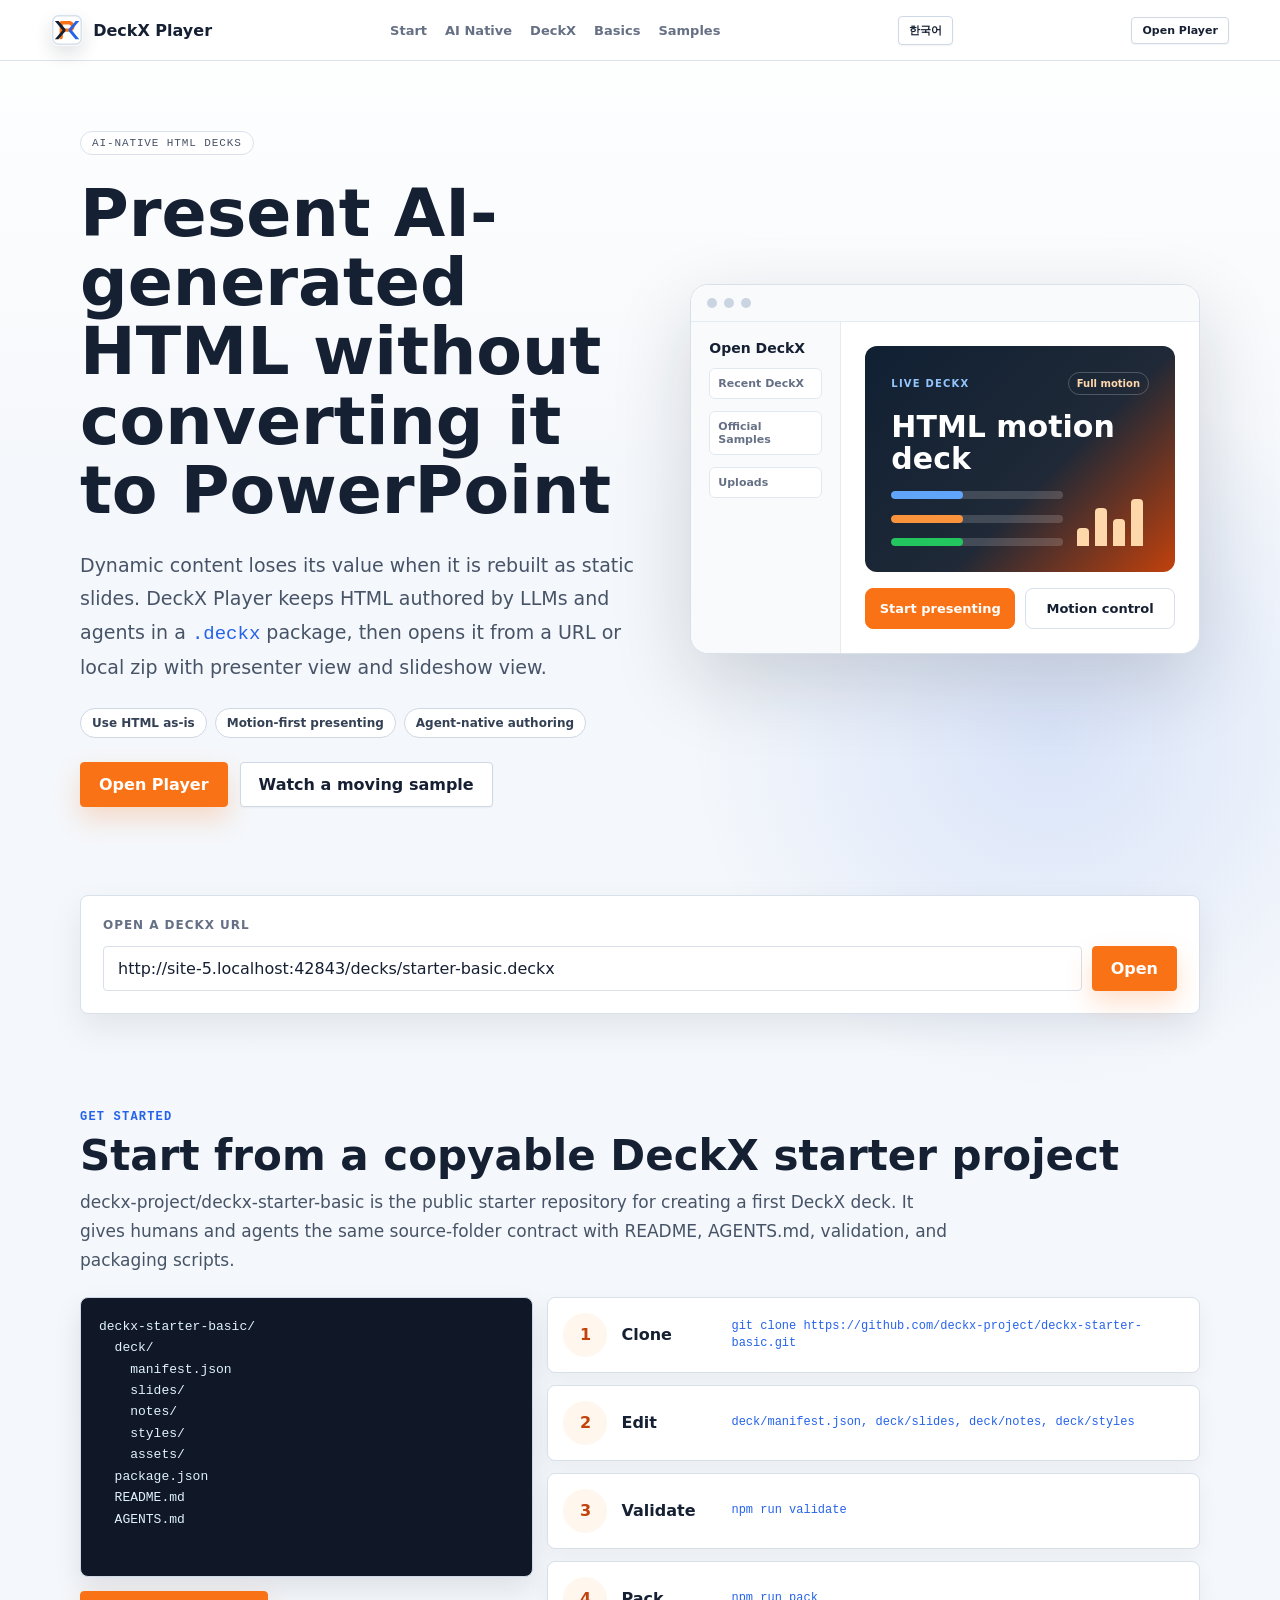
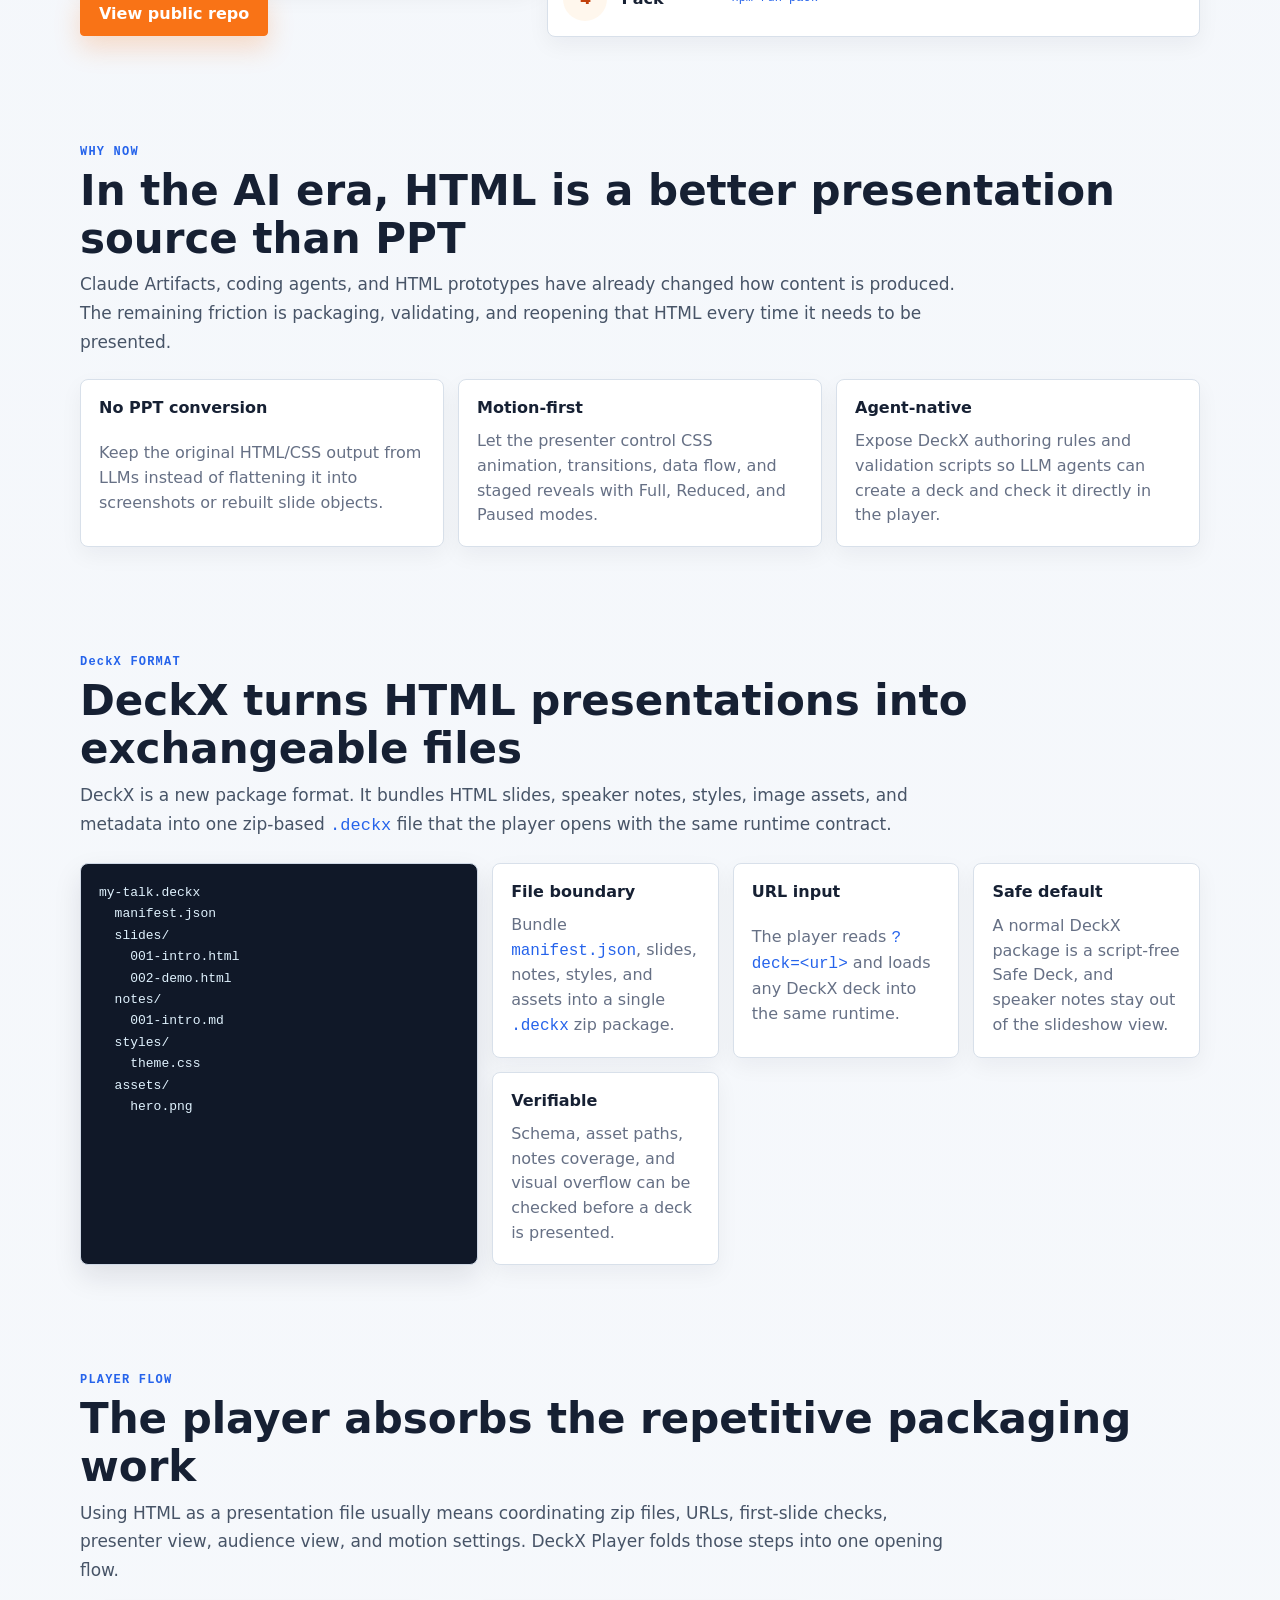
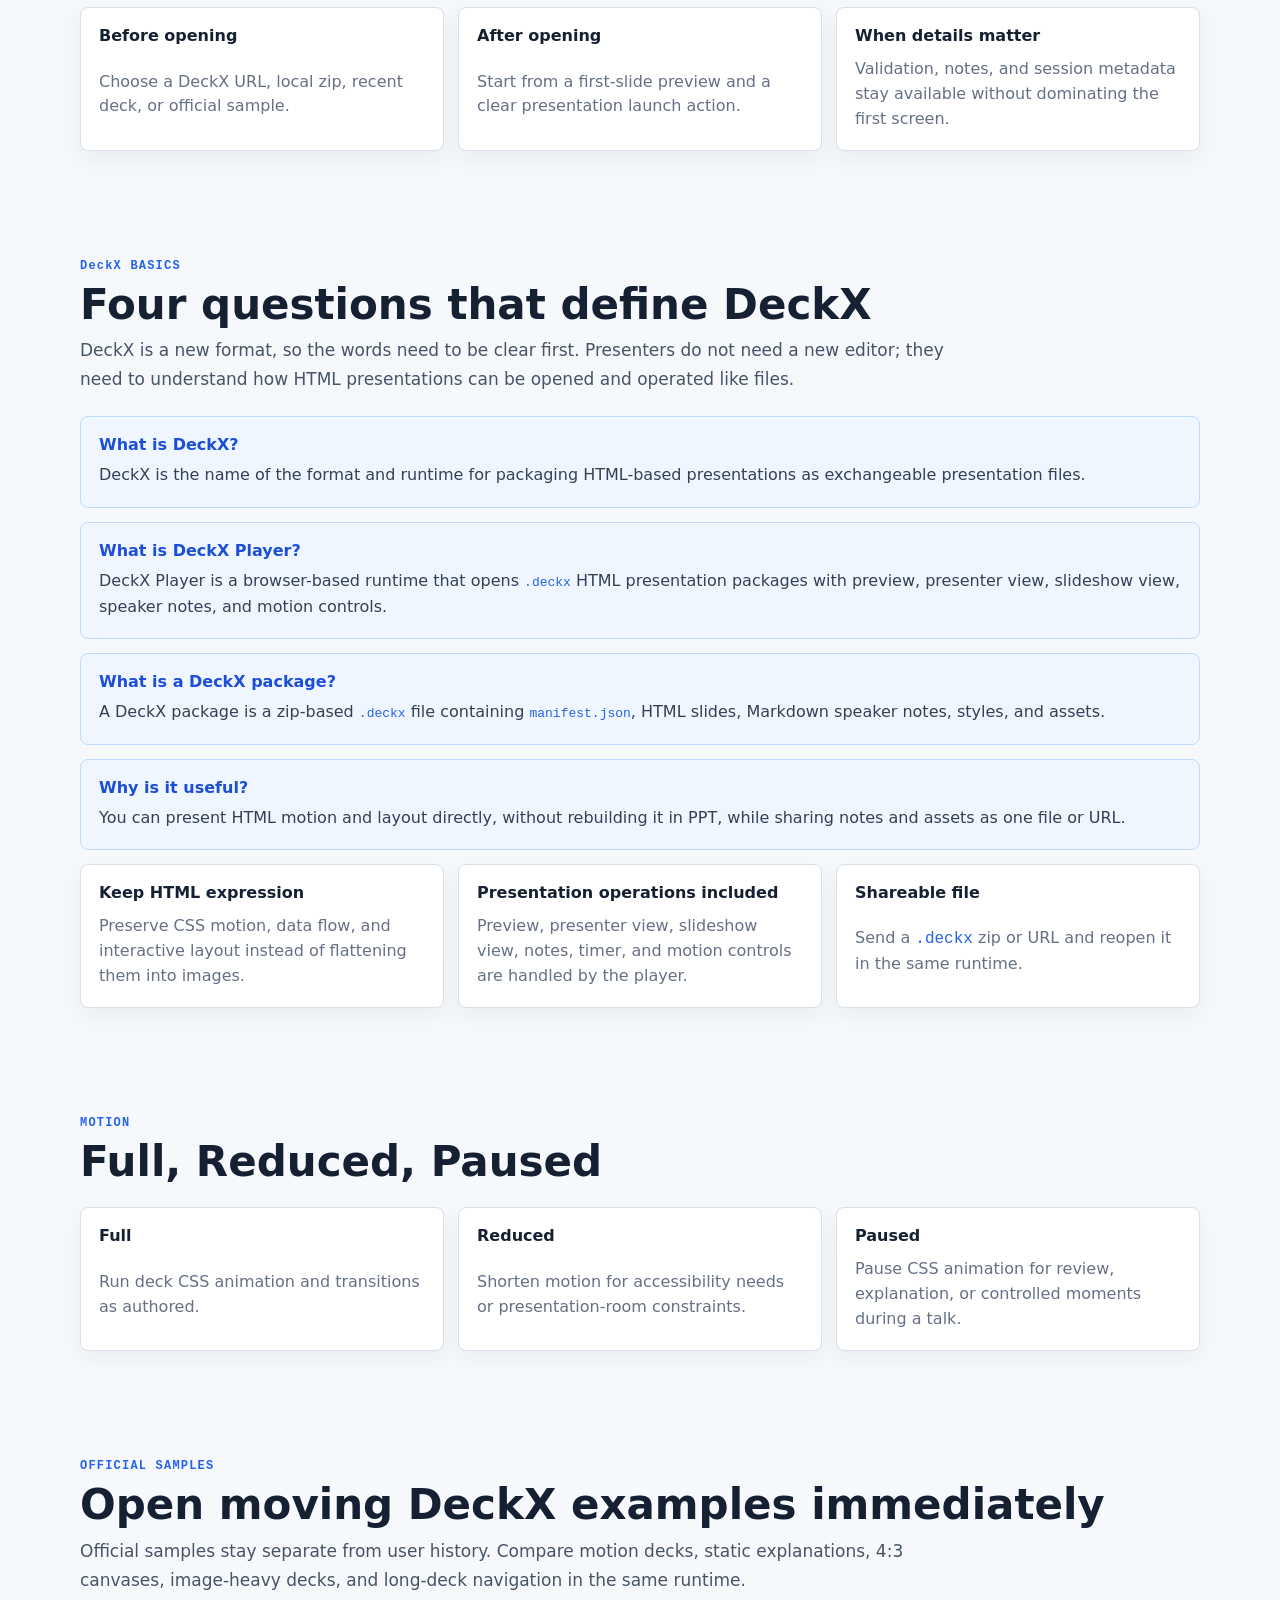
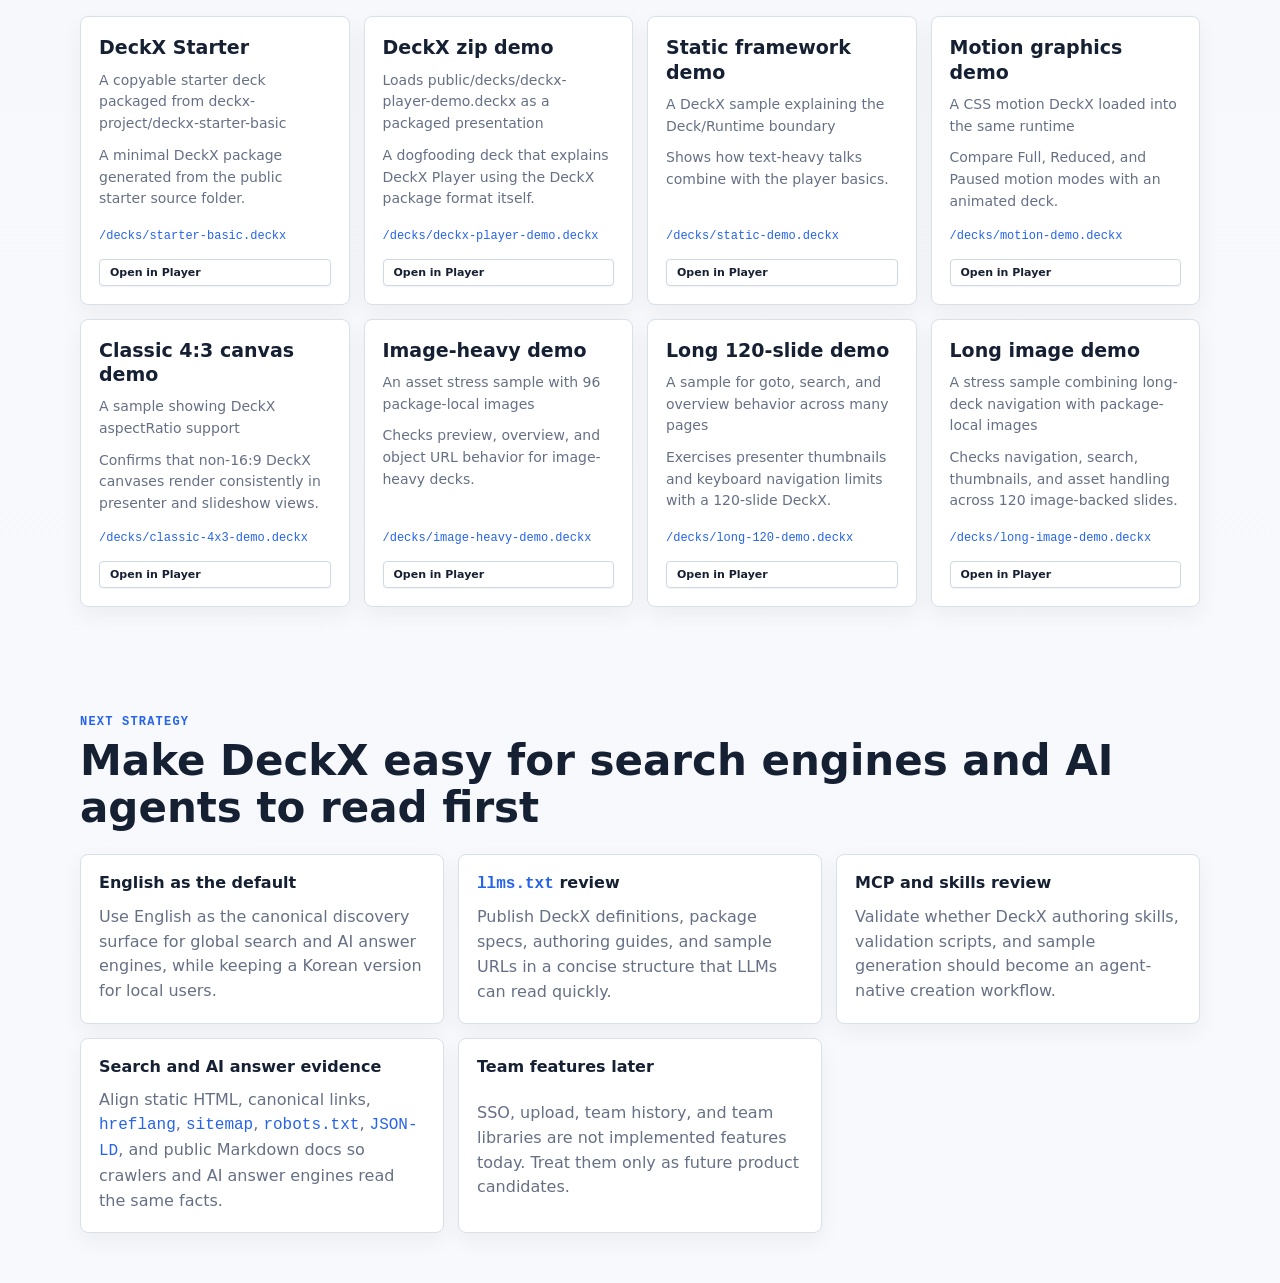
==== commit bf787455: "Deploy DeckX Player 63695ce" ====
--- a/index.html
+++ b/index.html
@@ -166,8 +166,8 @@
         ]
       }
     </script>
-    <script type="module" crossorigin src="/assets/main-BMwE9GVo.js"></script>
-    <link rel="stylesheet" crossorigin href="/assets/main-BU6TOi8j.css">
+    <script type="module" crossorigin src="/assets/main-BREPVVl3.js"></script>
+    <link rel="stylesheet" crossorigin href="/assets/main-DJ-JjJON.css">
   </head>
   <body data-page="project">
     <div id="app">
--- a/assets/main-DJ-JjJON.css
+++ b/assets/main-DJ-JjJON.css
@@ -0,0 +1 @@
+:root{--bg: #0a0a0a;--bg-2: #141414;--bg-3: #1f1f1f;--line: #2b2b2b;--fg: #f5f5f5;--muted: #8d8d8d;--accent: #fb923c;--danger: #f87171;--success: #22c55e}*{box-sizing:border-box}html,body,#app{width:100%;height:100%;margin:0}body{overflow:auto;background:var(--bg);color:var(--fg);font-family:Inter,ui-sans-serif,system-ui,-apple-system,BlinkMacSystemFont,Segoe UI,sans-serif;-webkit-font-smoothing:antialiased}body[data-page=project],body[data-page=player][data-mode=landing]{background:#f6f8fb;color:#162033}button{font:inherit}body[data-mode=presenter],body[data-mode=slideshow]{overflow:hidden;background:var(--bg);color:var(--fg)}.mono{font-family:SFMono-Regular,Consolas,Liberation Mono,Menlo,monospace}.muted{color:var(--muted)}.badge{display:inline-flex;align-items:center;border:1px solid var(--line);border-radius:999px;padding:5px 11px;color:var(--muted);font-size:11px;letter-spacing:.08em}.btn,.tool-btn{border:1px solid var(--line);border-radius:4px;background:var(--bg-2);color:var(--fg);cursor:pointer;padding:12px 18px;font-weight:650;text-decoration:none;transition:border-color .15s ease,color .15s ease,background .15s ease}.btn:hover,.tool-btn:hover{border-color:var(--accent);color:var(--accent)}.btn.primary{border-color:var(--accent);background:var(--accent);color:#1a0a00}.btn.primary:hover{background:#fdba74;color:#1a0a00}.btn.compact{padding:6px 10px;font-size:11px}.tool-btn{padding:7px 10px;font-size:12px}.tool-btn.danger:hover{border-color:var(--danger);color:var(--danger)}.player-console{display:grid;min-height:100%;grid-template-rows:auto 1fr;gap:12px;background:linear-gradient(180deg,rgba(34,197,94,.08),transparent 360px),var(--bg);padding:14px}.player-console-header,.player-panel{border:1px solid var(--line);border-radius:6px;background:#141414eb}.player-console-header{display:flex;min-height:86px;align-items:center;justify-content:space-between;gap:18px;padding:14px 18px}.player-title-group,.player-header-actions{display:flex;align-items:center;gap:12px;min-width:0}.locale-switch{display:inline-flex;flex:0 0 auto;overflow:hidden;border:1px solid var(--line);border-radius:6px}.locale-link{display:inline-flex;min-width:36px;min-height:34px;align-items:center;justify-content:center;padding:0 9px;color:var(--muted);font-size:12px;font-weight:800;letter-spacing:0;text-decoration:none}.locale-link+.locale-link{border-left:1px solid var(--line)}.locale-link.active{background:var(--accent);color:#04120b}.locale-link:focus-visible{outline:2px solid rgba(34,197,94,.55);outline-offset:-2px}.brand-icon{display:block;width:32px;height:32px;flex:0 0 auto;border-radius:8px;box-shadow:0 8px 18px #1018281f}.player-brand-icon{width:42px;height:42px;border-radius:12px}.player-title-group h1,.player-panel-heading h2{margin:0;letter-spacing:0}.player-title-group h1{font-size:25px;line-height:1.15}.player-title-group p{margin:3px 0 0;overflow:hidden;color:var(--muted);font-size:13px;text-overflow:ellipsis;white-space:nowrap}.player-console-grid{display:grid;min-height:0;grid-template-columns:minmax(250px,.76fr) minmax(440px,1.48fr) minmax(292px,.92fr);align-items:start;gap:12px}.player-console-grid-empty{grid-template-columns:minmax(300px,.82fr) minmax(0,1.7fr)}.player-panel{min-width:0;padding:16px}.player-open-panel,.player-preview-panel,.player-run-panel,.player-guidance-panel{display:grid;align-content:start;gap:14px}.player-preview-panel{grid-template-rows:auto auto auto}.player-panel-heading{display:grid;gap:5px}.player-panel-heading.split{display:flex;align-items:start;justify-content:space-between;gap:16px}.player-panel-heading span,.player-subhead{color:var(--muted);font-size:10px;font-weight:850;letter-spacing:.12em}.player-panel-heading h2{font-size:18px;line-height:1.25;word-break:keep-all}.player-count{flex:0 0 auto;border:1px solid var(--line);border-radius:4px;padding:5px 7px}.player-deckx-form{display:grid;gap:8px}.player-deckx-form label{color:var(--muted);font-size:11px;font-weight:850;letter-spacing:.08em;text-transform:uppercase}.player-input-row{display:grid;grid-template-columns:minmax(0,1fr) auto;gap:8px}.player-deckx-form input{min-width:0;border:1px solid var(--line);border-radius:4px;background:#0f0f0f;color:var(--fg);padding:9px 10px;font:inherit;font-size:13px}.player-deckx-form input:focus{border-color:var(--accent);outline:0}.player-file-open,.player-history-list,.player-demo-list{display:grid;gap:8px}.player-source-menu{display:grid;min-width:0}.player-source-menu-summary{display:none;align-items:center;gap:10px;border:1px solid var(--line);border-radius:6px;background:#fff;color:#162033;cursor:pointer;padding:12px;font-size:14px;font-weight:850;list-style:none}.player-source-menu-summary::-webkit-details-marker{display:none}.hamburger-lines{position:relative;display:inline-block;width:18px;height:12px;border-top:2px solid currentColor;border-bottom:2px solid currentColor}.hamburger-lines:after{position:absolute;top:3px;left:0;width:18px;border-top:2px solid currentColor;content:""}.player-source-menu-body{display:grid;gap:14px}.player-file-open .btn{width:100%;padding:10px 12px}.player-trusted-runtime{display:grid;gap:8px}.trusted-runtime-row{display:flex;align-items:center;gap:8px;color:var(--fg);font-size:13px;font-weight:800}.trusted-runtime-row input{width:16px;height:16px;accent-color:var(--accent)}.visually-hidden{position:absolute;width:1px;height:1px;overflow:hidden;clip:rect(0 0 0 0);clip-path:inset(50%);white-space:nowrap}.player-empty-copy{margin:0;color:var(--muted);font-size:12px;line-height:1.5}.player-history-option,.player-demo-option{display:grid;gap:4px;border:1px solid var(--line);border-radius:5px;background:#101010;color:var(--fg);padding:11px 12px;text-decoration:none;transition:border-color .15s ease,background .15s ease}.player-history-option:hover,.player-demo-option:hover,.player-demo-option.active{border-color:var(--accent)}.player-history-option.as-button{width:100%;font:inherit;text-align:left}.player-demo-option.active{background:#1b1b1b}.player-history-option span,.player-demo-option span{display:flex;align-items:center;gap:7px;font-size:13px;font-weight:800}.player-demo-option em{border:1px solid rgba(251,146,60,.58);border-radius:3px;color:var(--accent);padding:1px 4px;font-size:9px;font-style:normal;letter-spacing:.08em}.player-history-option small,.player-demo-option small{color:var(--muted);font-size:12px;line-height:1.45}.player-preview-stage{position:relative;aspect-ratio:16 / 9;min-height:0;overflow:hidden;border:1px solid #343434;border-radius:5px;background:#050505}.player-preview-wrap{--bg: #0a0a0a;--bg-2: #141414;--bg-3: #1f1f1f;--line: #2b2b2b;--fg: #f5f5f5;--muted: #8d8d8d;width:100%;height:100%}.player-preview-stage .slide{box-shadow:0 18px 50px #00000047}.player-meta-strip{display:grid;grid-template-columns:repeat(4,minmax(0,1fr));gap:8px}.player-meta-strip span{min-width:0;overflow:hidden;border:1px solid var(--line);border-radius:4px;background:#101010;color:var(--muted);padding:8px 9px;text-overflow:ellipsis;white-space:nowrap;font-size:12px}.player-meta-strip strong{color:var(--fg)}.player-empty-stage{display:grid;min-height:310px;align-content:center;gap:10px;border:1px dashed #3c3c3c;border-radius:6px;background:linear-gradient(135deg,rgba(251,146,60,.08),transparent 42%),#070707;padding:28px}.player-empty-stage strong{max-width:620px;font-size:28px;line-height:1.18;word-break:keep-all}.player-empty-stage span{max-width:680px;color:#cfcfcf;line-height:1.7}.player-flow-list{display:grid;grid-template-columns:repeat(3,minmax(0,1fr));gap:10px;margin:0;padding:0;list-style:none}.player-flow-list li{display:grid;gap:6px;border:1px solid var(--line);border-radius:5px;background:#101010;padding:13px}.player-flow-list strong{color:var(--fg);font-size:13px}.player-flow-list span{color:var(--muted);font-size:12px;line-height:1.5}.player-login-teaser{display:grid;gap:6px;border:1px solid #bfdbfe;border-radius:8px;background:#eff6ff;color:#1d4ed8;padding:14px 16px}.player-login-teaser strong{color:#1e3a8a;font-size:13px}.player-login-teaser span{color:#1d4ed8;font-size:12px;line-height:1.55}.player-action-bar{display:grid;grid-template-columns:1.1fr 1fr 1fr 1.45fr;gap:8px}.player-action-bar .btn{min-width:0;padding:10px 8px;text-align:center}.player-start-button{width:100%;min-height:64px;font-size:18px}.player-secondary-actions{display:grid;grid-template-columns:repeat(2,minmax(0,1fr));gap:8px}.player-secondary-actions .btn{padding:10px 8px}.player-settings-detail,.player-deckx-details{display:grid;border:1px solid var(--line);border-radius:5px;background:#101010}.player-settings-detail summary,.player-deckx-details summary{cursor:pointer;padding:12px;color:var(--fg);font-size:13px;font-weight:800}.player-settings-detail .player-motion-block,.player-deckx-details .player-detail-list,.player-deckx-details .player-issue-list,.player-deckx-details .player-empty-copy{margin:0 12px 12px}.player-detail-list{display:grid;gap:8px}.player-detail-row{display:grid;grid-template-columns:92px minmax(0,1fr);gap:10px;border-top:1px solid var(--line);padding-top:8px}.player-detail-row:first-child{border-top:0;padding-top:0}.player-detail-row dt{color:var(--muted);font-size:10px}.player-detail-row dd{min-width:0;margin:0;overflow:hidden;color:#d6d6d6;font-size:12px;text-overflow:ellipsis;white-space:nowrap}.player-status-list{display:grid;gap:8px;margin:0}.player-status-row{display:grid;grid-template-columns:86px minmax(0,1fr);align-items:center;gap:10px;border:1px solid var(--line);border-left-width:3px;border-radius:5px;background:#101010;padding:9px 10px}.player-status-row[data-tone=ok]{border-left-color:var(--success)}.player-status-row[data-tone=warn]{border-left-color:var(--accent)}.player-status-row[data-tone=danger]{border-left-color:var(--danger)}.player-status-row dt{color:var(--muted);font-size:10px}.player-status-row dd{display:grid;min-width:0;gap:3px;margin:0}.player-status-row strong{overflow:hidden;font-size:13px;text-overflow:ellipsis;white-space:nowrap}.player-status-row span{overflow:hidden;color:var(--muted);font-size:11px;text-overflow:ellipsis;white-space:nowrap}.player-motion-block{display:grid;gap:8px}.player-motion-segment{display:grid;overflow:hidden;grid-template-columns:repeat(3,minmax(0,1fr));border:1px solid var(--line);border-radius:5px;background:#101010}.motion-mode{min-width:0;border:0;border-right:1px solid var(--line);background:transparent;color:var(--muted);cursor:pointer;padding:9px 8px;font-size:12px;font-weight:800}.motion-mode:last-child{border-right:0}.motion-mode:hover,.motion-mode.active{background:var(--accent);color:#1a0a00}.player-issue-list{display:grid;gap:8px}.player-issue-list p{margin:0;color:var(--muted);font-size:12px;line-height:1.5}.player-issue{display:grid;gap:3px;border:1px solid var(--line);border-radius:5px;background:#101010;padding:9px 10px}.player-issue[data-severity=error]{border-color:#f8717194}.player-issue strong{color:var(--fg);font-size:12px}.player-issue span{color:var(--muted);font-size:11px;line-height:1.45}.project-landing,.player-console{--bg: #f6f8fb;--bg-2: #ffffff;--bg-3: #eef2f7;--line: #d8e0ea;--fg: #162033;--muted: #667085;--accent: #f97316;--accent-soft: #fff3e8;--link: #2563eb;--success: #16a34a;--danger: #dc2626;color:var(--fg)}.project-landing .badge,.player-console .badge{border-color:#d9e2ec;background:#fff;color:#475467}.project-landing .btn,.player-console .btn{border-color:#cfd8e5;background:#fff;color:#172033;box-shadow:0 1px 2px #1018280d}.project-landing .btn:hover,.player-console .btn:hover{border-color:#f97316;color:#c2410c;background:#fff7ed}.project-landing .btn.primary,.player-console .btn.primary{border-color:#f97316;background:#f97316;color:#fff;box-shadow:0 12px 26px #f9731638}.project-landing .btn.primary:hover,.player-console .btn.primary:hover{background:#ea580c;color:#fff}.player-console{background:radial-gradient(circle at 82% 0%,rgba(37,99,235,.11),transparent 360px),linear-gradient(180deg,#fff,#f6f8fb 380px)}.player-console-header,.player-panel{border-color:#d8e0ea;background:#fffffff0;box-shadow:0 12px 32px #10182812}.player-title-group p,.player-panel-heading span,.player-subhead,.player-empty-copy,.player-history-option small,.player-demo-option small,.player-flow-list span,.player-detail-row dt,.player-detail-row dd,.player-issue-list p,.player-issue span{color:#667085}.player-panel-heading h2,.player-title-group h1,.player-empty-stage strong,.player-flow-list strong,.player-demo-option span,.player-history-option span,.player-issue strong{color:#162033}.player-deckx-form input{border-color:#cfd8e5;background:#fff;color:#162033}.player-file-open .btn,.player-history-option,.player-demo-option,.player-flow-list li,.player-settings-detail,.player-deckx-details,.player-detail-row,.player-issue{border-color:#d8e0ea;background:#fff}.player-history-option:hover,.player-demo-option:hover,.player-demo-option.active{border-color:#f97316;background:#fff7ed}.player-demo-option em{border-color:#2563eb47;background:#eff6ff;color:#2563eb}.player-preview-stage{border-color:#cfd8e5;background:#111827}.player-meta-strip span{border-color:#d8e0ea;background:#fff;color:#667085}.player-meta-strip strong{color:#162033}.player-empty-stage{border-color:#cfd8e5;background:linear-gradient(135deg,rgba(37,99,235,.08),transparent 48%),linear-gradient(180deg,#fff,#f8fafc)}.player-empty-stage span{color:#475467}.player-start-button{color:#fff}.player-settings-detail summary,.player-deckx-details summary{color:#162033}.player-motion-segment{border-color:#d8e0ea;background:#f8fafc}.motion-mode{border-right-color:#d8e0ea;color:#667085}.motion-mode:hover,.motion-mode.active{background:#f97316;color:#fff}.project-landing{min-height:100%;background:radial-gradient(circle at 82% 12%,rgba(37,99,235,.13),transparent 360px),linear-gradient(180deg,#fff 0,#f4f7fb 520px,#f7f9fc);color:var(--fg)}.project-nav{position:sticky;top:0;z-index:10;display:flex;align-items:center;justify-content:space-between;border-bottom:1px solid rgba(216,224,234,.92);background:#ffffffd6;padding:14px clamp(20px,4vw,58px);-webkit-backdrop-filter:blur(16px);backdrop-filter:blur(16px)}.project-mark{display:inline-flex;align-items:center;gap:10px;color:var(--fg);font-weight:850;text-decoration:none}.project-nav-links{display:flex;align-items:center;gap:18px}.project-nav-links a{color:#667085;font-size:13px;font-weight:750;text-decoration:none}.project-nav-links a:hover{color:#2563eb}.project-hero,.project-section{width:min(1120px,calc(100% - 40px));margin:0 auto}.project-hero{display:grid;min-height:590px;grid-template-columns:minmax(0,1fr) minmax(430px,.9fr);align-items:center;gap:44px;padding:70px 0 34px}.project-hero-copy{display:grid;gap:24px}.project-hero-copy .badge{justify-self:start}.project-hero h1{max-width:860px;margin:0;font-size:clamp(42px,5.2vw,70px);line-height:1.04;letter-spacing:0;word-break:keep-all}.project-hero p{max-width:760px;margin:0;color:#475467;font-size:19px;line-height:1.75}.project-hero-points{display:flex;flex-wrap:wrap;gap:8px}.project-hero-points span{border:1px solid #cfd8e5;border-radius:999px;background:#fff;color:#344054;padding:7px 11px;font-size:12px;font-weight:800}.project-hero code,.project-open code,.project-section code{color:#2563eb}.project-actions{display:flex;flex-wrap:wrap;gap:12px}.project-open{display:grid;gap:14px;border:1px solid var(--line);border-radius:8px;background:#fff;padding:22px;box-shadow:0 14px 34px #10182814}.project-open-section{padding-top:8px}.project-open label{color:var(--muted);font-size:12px;font-weight:800;letter-spacing:.08em;text-transform:uppercase}.project-open-row{display:grid;grid-template-columns:1fr auto;gap:10px}.project-open input{min-width:0;border:1px solid var(--line);border-radius:4px;background:#fff;color:var(--fg);padding:12px 14px;font:inherit}.project-product-preview{overflow:hidden;border:1px solid #d8e0ea;border-radius:18px;background:#fff;box-shadow:0 28px 80px #10182829}.preview-chrome{display:flex;gap:7px;border-bottom:1px solid #e5ebf2;background:#f8fafc;padding:13px 16px}.preview-chrome span{width:10px;height:10px;border-radius:999px;background:#cbd5e1}.preview-layout{display:grid;grid-template-columns:150px minmax(0,1fr);min-height:330px}.preview-layout aside{display:grid;align-content:start;gap:12px;border-right:1px solid #e5ebf2;background:#f8fafc;padding:18px}.preview-layout aside strong{color:#162033;font-size:14px}.preview-layout aside span{border:1px solid #e2e8f0;border-radius:6px;background:#fff;color:#667085;padding:8px;font-size:11px;font-weight:750}.preview-layout section{display:grid;align-content:center;gap:16px;padding:24px}.preview-slide{display:grid;min-height:185px;align-content:space-between;gap:16px;border-radius:12px;background:linear-gradient(135deg,#102033,#1f2937 58%,#c2410c);color:#fff;padding:26px}.preview-status-row{display:flex;align-items:center;justify-content:space-between;gap:12px}.preview-slide small{color:#93c5fd;font-size:10px;font-weight:850;letter-spacing:.12em}.preview-slide em{border:1px solid rgba(255,255,255,.22);border-radius:999px;color:#fed7aa;padding:5px 8px;font-size:10px;font-style:normal;font-weight:850}.preview-slide strong{max-width:240px;font-size:30px;line-height:1.05}.preview-motion-scene{display:grid;grid-template-columns:minmax(0,1fr) 72px;align-items:end;gap:14px}.preview-flow-line{position:relative;overflow:hidden;height:8px;border-radius:999px;background:#ffffff29}.preview-flow-line:after{position:absolute;inset:0;width:42%;border-radius:inherit;background:#60a5fa;content:"";animation:preview-flow 2.4s ease-in-out infinite}.preview-flow-line:nth-child(2):after{animation-delay:.32s;background:#fb923c}.preview-flow-line:nth-child(3):after{animation-delay:.64s;background:#22c55e}.preview-metric-bars{display:flex;height:56px;align-items:end;gap:6px;grid-column:2;grid-row:1 / span 3}.preview-metric-bars span{width:12px;border-radius:4px 4px 0 0;background:#fed7aa;animation:preview-bars 1.8s ease-in-out infinite}.preview-metric-bars span:nth-child(1){height:32%}.preview-metric-bars span:nth-child(2){height:68%;animation-delay:.16s}.preview-metric-bars span:nth-child(3){height:48%;animation-delay:.32s}.preview-metric-bars span:nth-child(4){height:84%;animation-delay:.48s}.preview-actions{display:grid;grid-template-columns:1fr 1fr;gap:10px}.preview-actions span{border:1px solid #d8e0ea;border-radius:8px;background:#fff;padding:12px;color:#162033;text-align:center;font-size:13px;font-weight:800}.preview-actions span:first-child{border-color:#f97316;background:#f97316;color:#fff}.project-section{padding:54px 0}.section-heading{display:grid;gap:8px;margin-bottom:22px}.section-heading p{margin:0;color:#2563eb;font-size:12px;font-weight:850;letter-spacing:.1em}.section-heading h2{margin:0;font-size:clamp(28px,4vw,42px);line-height:1.14;letter-spacing:0}.section-lead{max-width:880px;color:#475467;font-size:17px;line-height:1.7}.project-format-grid{display:grid;grid-template-columns:minmax(280px,.72fr) minmax(0,1.28fr);align-items:stretch;gap:14px}.project-start-section{padding-top:42px}.project-start-layout{display:grid;grid-template-columns:minmax(310px,.82fr) minmax(0,1.18fr);align-items:stretch;gap:14px}.project-start-copy{display:grid;align-content:start;gap:14px}.project-start-copy .deckx-tree{min-height:280px}.project-start-steps{display:grid;gap:12px;margin:0;padding:0;list-style:none}.project-start-steps li{display:grid;grid-template-columns:44px 96px minmax(0,1fr);align-items:center;gap:14px;border:1px solid var(--line);border-radius:8px;background:#fff;padding:15px;box-shadow:0 8px 22px #1018280d}.project-start-steps span{display:grid;width:44px;height:44px;place-items:center;border-radius:999px;background:#fff7ed;color:#c2410c;font-weight:850}.project-start-steps strong{color:var(--fg);font-size:16px}.project-start-steps code{color:#2563eb;font-family:SFMono-Regular,Consolas,Liberation Mono,Menlo,monospace;font-size:12px;line-height:1.4;overflow-wrap:anywhere;white-space:normal}.deckx-tree{min-width:0;margin:0;border:1px solid #cfd8e5;border-radius:8px;background:#101828;color:#e0f2fe;padding:18px;box-shadow:0 12px 28px #1018281a;white-space:pre-wrap}.deckx-tree code{color:inherit;font-family:SFMono-Regular,Consolas,Liberation Mono,Menlo,monospace;font-size:13px;line-height:1.65}.format-cards{grid-template-columns:repeat(2,minmax(0,1fr))}.project-answer-block{display:grid;gap:8px;margin-bottom:14px;border:1px solid #bfdbfe;border-radius:8px;background:#eff6ff;padding:18px}.project-answer-block strong{color:#1d4ed8;font-size:16px}.project-answer-block span{color:#344054;line-height:1.65}.info-grid,.project-demo-grid{display:grid;gap:14px}.info-grid{grid-template-columns:repeat(3,1fr)}.project-demo-grid{grid-template-columns:repeat(4,1fr)}.info-grid article,.project-demo-card{border:1px solid var(--line);border-radius:8px;background:var(--bg-2);padding:18px;box-shadow:0 8px 22px #1018280d}.info-grid article{display:grid;gap:12px}.info-grid strong,.project-demo-card h3{color:var(--fg)}.info-grid span,.project-demo-card p,.project-demo-card span{color:#667085;line-height:1.55}.info-grid code{color:#2563eb;font-family:SFMono-Regular,Consolas,Liberation Mono,Menlo,monospace}.project-demo-card{display:grid;min-height:260px;grid-template-rows:1fr auto auto;gap:16px}.project-demo-card h3{margin:0 0 10px;font-size:19px;line-height:1.28}.project-demo-card p,.project-demo-card span{margin:0;font-size:14px}.project-demo-card span{display:block;margin-top:10px;color:var(--muted)}.project-demo-card code{overflow:hidden;color:#2563eb;font-size:12px;text-overflow:ellipsis;white-space:nowrap}.deckx-url-form{display:grid;width:min(760px,100%);grid-template-columns:1fr auto;gap:10px}.deckx-url-form input{min-width:0;border:1px solid var(--line);border-radius:4px;background:var(--bg-2);color:var(--fg);padding:12px 14px;font:inherit}.deckx-url-form input:focus{border-color:var(--accent);outline:0}.deckx-url-status{grid-column:1 / -1;color:var(--danger);font-size:12px;text-align:left}kbd{display:inline-block;min-width:24px;margin-right:5px;border:1px solid var(--line);border-radius:3px;background:var(--bg-2);color:var(--fg);padding:2px 6px;text-align:center;font-size:11px}.system-message{display:grid;height:100%;place-items:center;color:var(--muted)}.load-error{display:grid;max-width:620px;gap:14px;text-align:center}.load-error strong{color:var(--danger);font-size:20px}.load-error span{line-height:1.5}.load-error .btn{justify-self:center;text-decoration:none}@keyframes preview-flow{0%{transform:translate(-110%)}55%,to{transform:translate(245%)}}@keyframes preview-bars{0%,to{transform:scaleY(.72)}50%{transform:scaleY(1)}}body[data-motion=paused] *{animation-play-state:paused!important}body[data-motion=reduced] *{animation-duration:1ms!important;animation-iteration-count:1!important;transition-duration:1ms!important}@media(max-width:640px){.player-console{min-height:100dvh;gap:8px;padding:8px}.player-console-header,.player-title-group,.player-header-actions{align-items:stretch;flex-direction:column}.player-console-header{min-height:0;padding:10px}.player-title-group{display:grid;grid-template-columns:auto minmax(0,1fr)}.player-title-group .badge,.player-title-group p{display:none}.player-title-group h1{font-size:19px}.player-brand-icon{width:34px;height:34px;border-radius:10px}.player-console-grid,.player-input-row,.player-meta-strip,.player-action-bar,.player-secondary-actions,.player-flow-list,.project-open-row,.project-start-layout,.project-start-steps li,.project-format-grid,.info-grid,.project-demo-grid{grid-template-columns:1fr}.player-console-grid{display:grid;align-content:start;grid-auto-rows:max-content;gap:8px}.player-console-grid-loaded .player-preview-panel{order:1}.player-console-grid-loaded .player-run-panel{order:2}.player-console-grid-loaded .player-open-panel{order:3}.player-panel{border-radius:8px;padding:12px}.player-open-panel{align-content:start;padding:0;border:0;background:transparent;box-shadow:none}.player-source-menu-summary{display:flex}.player-source-menu[open] .player-source-menu-summary{border-color:#f97316;border-radius:8px 8px 0 0;background:#fff7ed;color:#c2410c}.player-source-menu-body{border:1px solid #d8e0ea;border-top:0;border-radius:0 0 8px 8px;background:#fff;padding:12px}.player-source-menu:not([open]) .player-source-menu-body{display:none}.player-console-grid-empty .player-open-panel{order:1}.player-console-grid-empty .player-guidance-panel{order:2}.player-console-grid-empty .player-source-menu{overflow:hidden;border:1px solid #d8e0ea;border-radius:8px;background:#fff}.player-console-grid-empty .player-source-menu-summary{border:0}.player-console-grid-empty .player-source-menu[open] .player-source-menu-summary{border-bottom:1px solid #d8e0ea;border-radius:0}.player-console-grid-empty .player-source-menu-body{border:0;border-radius:0}.player-preview-panel{gap:10px;grid-template-rows:auto auto}.player-panel-heading.split{align-items:center}.player-panel-heading h2{font-size:16px}.player-count{font-size:10px}.player-preview-stage{aspect-ratio:16 / 9;min-height:0}.player-meta-strip,.player-settings-detail,.player-deckx-details{display:none}.player-run-panel{gap:8px}.player-run-panel .player-panel-heading{display:none}.player-start-button{min-height:56px;font-size:18px}.player-secondary-actions .btn{padding:11px 8px}.player-guidance-panel{gap:10px}.player-empty-stage{min-height:210px;padding:20px}.player-status-row{grid-template-columns:72px minmax(0,1fr)}.player-detail-row{grid-template-columns:76px minmax(0,1fr)}.player-empty-stage strong{font-size:22px}.project-nav{padding:12px 20px}.project-hero,.project-section{width:min(100% - 32px,1120px)}.project-hero{min-height:auto;grid-template-columns:1fr;gap:28px;padding:30px 0 16px}.project-hero-copy{gap:18px}.project-hero h1{font-size:38px;line-height:1.08}.project-hero p{font-size:17px;line-height:1.7}.project-nav-links{display:none}.preview-chrome{padding:10px 16px}.preview-layout{grid-template-columns:1fr;min-height:auto}.preview-layout aside{display:none}.preview-layout section{gap:12px;padding:12px}.preview-slide{min-height:150px;padding:18px}.preview-slide strong{font-size:25px}.project-open-section{padding-top:0}.format-cards{grid-template-columns:1fr}}@media(min-width:641px)and (max-width:1040px){.player-console-grid{grid-template-columns:1fr}.player-preview-panel{grid-template-rows:auto auto auto}.project-hero{grid-template-columns:1fr}.project-format-grid,.project-start-layout,.info-grid,.project-demo-grid{grid-template-columns:repeat(2,1fr)}}.slide-wrap{position:relative;width:100%;height:100%;overflow:hidden}.slide-scaler{position:absolute;transform-origin:top left}.slide{position:relative;display:flex;width:var(--slide-width, 1280px);height:var(--slide-height, 720px);flex-direction:column;justify-content:center;overflow:hidden;background:var(--bg);color:var(--fg);padding:86px 118px}.slide-content{max-width:980px}.slide-kicker{margin-bottom:24px;color:var(--accent);font-size:17px;font-weight:700;letter-spacing:.08em;text-transform:uppercase}.slide h2{margin:0 0 26px;font-size:68px;line-height:1.08;letter-spacing:0}.slide h2 em{color:var(--accent);font-style:normal}.slide-body,.slide-body p,.slide-body li{color:#d8d8d8;font-size:28px;line-height:1.52}.slide-body .lead{max-width:850px;color:#d0d0d0}.slide-body ul{margin:18px 0 0;padding:0;list-style:none}.slide-body li{position:relative;border-bottom:1px solid var(--line);padding:14px 0 14px 38px}.slide-body li:before{position:absolute;left:0;color:var(--accent);content:">";font-family:SFMono-Regular,Consolas,monospace}.slide-footer,.slide-page{position:absolute;bottom:28px;color:var(--muted);font-size:14px}.slide-footer{left:34px}.slide-page{right:34px}.slide-end{align-items:center;text-align:center}.presenter{display:grid;height:100%;gap:12px;padding:12px}body[data-mode=presenter][data-runtime-theme=light],body[data-mode=slideshow][data-runtime-theme=light]{--bg: #f6f8fb;--bg-2: #ffffff;--bg-3: #eef2f7;--line: #d8e0ea;--fg: #162033;--muted: #667085;--accent: #f97316;--danger: #dc2626;--success: #16a34a;background:#f6f8fb;color:#162033}body[data-mode=presenter][data-runtime-theme=dark],body[data-mode=slideshow][data-runtime-theme=dark]{--bg: #0a0a0a;--bg-2: #141414;--bg-3: #1f1f1f;--line: #2b2b2b;--fg: #f5f5f5;--muted: #8d8d8d;--accent: #fb923c;--danger: #f87171;--success: #22c55e;background:#0a0a0a;color:#f5f5f5}.topbar{grid-area:topbar;position:relative;z-index:10;display:flex;min-height:74px;flex-direction:column;align-items:stretch;justify-content:center;gap:9px;border:1px solid var(--line);border-radius:6px;background:var(--bg-2);padding:9px 14px}.topbar-main{display:flex;align-items:center;justify-content:space-between;gap:18px}.topbar-group{display:flex;align-items:center;gap:22px}.topbar-group.right{gap:10px;flex-wrap:wrap;justify-content:flex-end}.label{margin-bottom:4px;color:var(--muted);font-size:10px;letter-spacing:.1em}.value{font-size:20px;font-weight:750}.value span{color:var(--muted);font-weight:500}.value.accent{color:var(--accent)}.pace-value{font-size:17px}.pace-value[data-pace=ahead]{color:#38bdf8}.pace-value[data-pace=behind]{color:var(--danger)}.pace-value[data-pace=on-track]{color:var(--success)}.connection{display:inline-flex;align-items:center;gap:6px;color:var(--muted);font-size:11px}.status-dot{width:8px;height:8px;border-radius:999px;background:var(--danger)}.status-dot[data-connected=true]{background:var(--success);box-shadow:0 0 8px var(--success)}.primary-tool{border-color:var(--accent);background:var(--accent);color:#fff}.primary-tool:hover{background:#ea580c;color:#fff}.presenter-tools-menu{position:relative;flex:0 0 auto}.presenter-tools-menu summary{list-style:none}.presenter-tools-menu summary::-webkit-details-marker{display:none}.presenter-tools-panel{position:absolute;z-index:40;top:calc(100% + 8px);right:0;display:grid;width:min(420px,calc(100vw - 24px));gap:8px;border:1px solid var(--line);border-radius:6px;background:var(--bg-2);box-shadow:0 20px 70px #10182838;padding:10px}.tool-menu-control{display:grid;gap:3px;border:1px solid var(--line);border-radius:5px;background:var(--bg-3);color:var(--fg);cursor:pointer;padding:10px 11px;text-align:left}.tool-menu-control:hover{border-color:var(--accent)}.tool-menu-control strong{font-size:13px}.tool-menu-control span{color:var(--muted);font-size:11px;line-height:1.4}.panel{position:relative;min-height:0;overflow:hidden;border:1px solid var(--line);border-radius:6px;background:var(--bg-2)}.panel.current{grid-area:current}.panel.next{grid-area:next}.panel.overview{grid-area:overview;overflow:hidden}.panel.empty-presenter{grid-area:empty;display:grid;place-items:center;color:var(--muted)}.mobile-combo-stage,.mobile-presenter-panel{display:none}.mobile-combo-stage{grid-area:mobile-stage}.mobile-presenter-panel{grid-area:mobile-presenter}.panel.notes{grid-area:notes;overflow-y:auto;padding:42px 22px 22px}.slide-host{width:100%;height:100%}.panel-label{position:absolute;z-index:2;top:9px;left:12px;border-radius:3px;background:var(--bg-2);color:var(--muted);font-size:10px;letter-spacing:.12em}.panel-actions{position:absolute;z-index:3;top:7px;right:10px;display:flex;gap:6px}.mini-btn{border:1px solid var(--line);border-radius:3px;background:var(--bg-3);color:var(--muted);cursor:pointer;padding:3px 7px;font-size:10px}.mini-btn:hover{border-color:var(--accent);color:var(--accent)}.notes-content{color:var(--fg);line-height:1.72}.notes-content strong{color:var(--accent)}.bottombar{grid-area:bottombar;display:grid;min-height:45px;grid-template-columns:minmax(0,1fr) auto auto;align-items:center;gap:14px;border:1px solid var(--line);border-radius:6px;background:var(--bg-2);padding:7px 10px}.nav-dots{display:flex;flex-wrap:wrap;gap:6px}.nav-dots button{width:24px;height:24px;border:1px solid var(--line);border-radius:3px;background:transparent;color:var(--muted);cursor:pointer;font-size:11px}.nav-dots button.active{border-color:var(--accent);background:var(--accent);color:#1a0a00;font-weight:700}.bottom-status{max-width:520px;overflow:hidden;color:var(--muted);font-size:11px;text-overflow:ellipsis;white-space:nowrap}.timer-controls{display:flex;gap:6px}.readiness-detail{border-top:1px solid var(--line);padding-top:8px}.readiness-detail summary{display:flex;min-height:28px;align-items:center;gap:8px;color:var(--fg);cursor:pointer;font-size:12px;font-weight:750;list-style:none}.readiness-detail summary::-webkit-details-marker{display:none}.readiness-summary-chip{border:1px solid var(--line);border-radius:999px;background:var(--bg-3);color:var(--muted);padding:3px 7px;font-size:9px}.readiness-summary-chip[data-readiness-state=ready]{border-color:#16a34a73;color:var(--success)}.readiness-summary-chip[data-readiness-state=blocked]{border-color:#dc262673;color:var(--danger)}.readiness-summary-copy{min-width:0;overflow:hidden;color:var(--muted);font-size:11px;font-weight:500;text-overflow:ellipsis;white-space:nowrap}.readiness-row{display:flex;align-items:center;gap:7px;overflow-x:auto;padding:8px 0 1px}.readiness-item{display:inline-flex;min-height:27px;flex:0 0 auto;align-items:center;gap:6px;border:1px solid var(--line);border-radius:4px;background:var(--bg-3);padding:4px 8px}.readiness-label{color:var(--muted);font-size:9px;letter-spacing:.08em}.readiness-value{color:var(--fg);font-size:10px}.readiness-description{display:none}.readiness-item[data-readiness-state=error],.readiness-item[data-readiness-state=popup-blocked],.readiness-item[data-readiness-state=behind]{border-color:#f87171a6}.readiness-item[data-readiness-state=ok],.readiness-item[data-readiness-state=on-track]{border-color:#22c55e8c}.layout-settings{grid-area:settings;padding:10px;overflow:visible}.preset-picker{display:grid;grid-template-columns:repeat(3,minmax(0,1fr));gap:8px}.preset-card{display:grid;min-height:84px;grid-template-columns:minmax(0,1fr) 80px;grid-template-rows:auto 1fr;gap:4px 10px;border:1px solid var(--line);border-radius:5px;background:var(--bg-3);color:var(--fg);cursor:pointer;padding:10px;text-align:left}.preset-card.active,.preset-card:hover{border-color:var(--accent)}.preset-name{font-weight:750}.preset-description{grid-row:2;color:var(--muted);font-size:12px;line-height:1.35}.preset-map{grid-row:1 / span 2;grid-column:2;display:grid;gap:3px;min-height:58px}.preset-map:before,.preset-map:after{border-radius:2px;background:var(--line);content:""}.preset-map-extra{display:none;min-width:0;min-height:0;border-radius:2px;background:var(--line)}.preset-map-script-first{grid-template-columns:.7fr 1fr 1fr;grid-template-rows:1fr .65fr}.preset-map-script-first:before{grid-row:1 / span 2}.preset-map-script-first:after{grid-column:2 / span 2;background:var(--accent)}.preset-map-balanced{grid-template-columns:1.35fr .75fr;grid-template-rows:1fr .78fr}.preset-map-balanced:before{grid-column:1;grid-row:1;background:var(--accent)}.preset-map-balanced:after{grid-column:2;grid-row:1}.preset-map-review{grid-template-columns:.42fr 1.15fr .55fr;grid-template-rows:1fr .8fr}.preset-map-review:before{grid-row:1 / span 2;background:var(--accent)}.preset-map-review:after{grid-column:2}.preset-map-review .preset-map-extra{display:block;grid-column:3;grid-row:1}.overview-list{display:grid;grid-template-columns:repeat(auto-fit,minmax(92px,1fr));height:100%;align-content:start;gap:10px;overflow-y:auto;padding:40px 10px 10px}.presenter[data-preset=review] .overview-list{grid-template-columns:1fr;gap:8px;padding-inline:8px}.overview-item{position:relative;display:block;border:1px solid var(--line);border-radius:5px;background:var(--bg-3);cursor:pointer;padding:4px}.overview-item:hover,.overview-item.active{border-color:var(--accent)}.overview-thumb{width:100%;aspect-ratio:16 / 9;overflow:hidden;border:1px solid var(--line);border-radius:3px;background:var(--bg)}.slide-host .slide-wrap,.mobile-stage-slide .slide-wrap,.mobile-mini-slide .slide-wrap,.overview-thumb,.slideshow-stage [data-slide-host] .slide-wrap,.mirror-body .slide-wrap{--bg: #0a0a0a;--bg-2: #141414;--bg-3: #1f1f1f;--line: #2b2b2b;--fg: #f5f5f5;--muted: #8d8d8d;--accent: #fb923c}.overview-mini-slide{position:relative;width:100%;height:100%;pointer-events:none}.overview-mini-slide .slide{position:absolute;top:0;left:0;transform:scale(var(--overview-thumb-scale, .075));transform-origin:top left}.overview-number{position:absolute;right:6px;bottom:6px;border-radius:2px;background:#0a0a0acc;color:var(--fg);font-size:10px;padding:2px 4px}.slideshow-stage{position:relative;width:100%;height:100%;background:var(--bg)}.slideshow-stage[data-runtime-theme=light]{background:radial-gradient(circle at 82% 0%,rgba(37,99,235,.11),transparent 360px),linear-gradient(180deg,#fff,#f6f8fb 420px)}.slideshow-stage [data-slide-host]{width:100%;height:100%}.slideshow-toolbar{position:absolute;z-index:5;top:16px;right:16px;display:flex;flex-wrap:wrap;justify-content:flex-end;gap:8px}.fullscreen-btn,.theme-toggle-btn,.motion-toggle-btn,.display-filter-toggle-btn{border:1px solid var(--line);border-radius:4px;background:#ffffffe6;color:var(--fg);cursor:pointer;padding:9px 12px;font-size:12px;box-shadow:0 8px 24px #1018281f}body[data-runtime-theme=dark] .fullscreen-btn,body[data-runtime-theme=dark] .theme-toggle-btn,body[data-runtime-theme=dark] .motion-toggle-btn,body[data-runtime-theme=dark] .display-filter-toggle-btn{background:#141414c7;box-shadow:none}.fullscreen-btn:hover,.theme-toggle-btn:hover,.motion-toggle-btn:hover,.display-filter-toggle-btn:hover,.display-filter-toggle-btn[aria-expanded=true]{border-color:var(--accent);color:var(--accent)}.display-filter-panel{position:absolute;z-index:5;top:62px;right:16px;display:grid;width:250px;gap:5px;border:1px solid var(--line);border-radius:5px;background:#ffffffeb;padding:9px 10px}body[data-runtime-theme=dark] .display-filter-panel{background:#141414d1}.filter-control{display:grid;grid-template-columns:72px minmax(0,1fr);align-items:center;gap:8px;color:var(--muted);font-size:10px}.filter-control input{width:100%}.fullscreen-status{position:absolute;z-index:5;right:16px;bottom:16px;max-width:460px;color:var(--muted);font-size:11px;text-align:right}body[data-mode=slideshow],body[data-mode=slideshow] .fullscreen-btn,body[data-mode=slideshow] .theme-toggle-btn,body[data-mode=slideshow] .motion-toggle-btn,body[data-mode=slideshow] .display-filter-toggle-btn,body[data-mode=slideshow] .display-filter-panel,body[data-mode=slideshow] .fullscreen-status{cursor:auto}html:fullscreen body[data-mode=slideshow],html:fullscreen body[data-mode=slideshow] .slideshow-stage{cursor:none}html:fullscreen body[data-mode=slideshow] .fullscreen-btn,html:fullscreen body[data-mode=slideshow] .theme-toggle-btn,html:fullscreen body[data-mode=slideshow] .motion-toggle-btn,html:fullscreen body[data-mode=slideshow] .display-filter-toggle-btn,html:fullscreen body[data-mode=slideshow] .display-filter-panel{display:none}.command-overlay{position:fixed;z-index:100;inset:0;display:grid;place-items:start center;background:#0000008c;padding-top:min(12vh,90px)}.command-box,.notes-editor-box{display:grid;width:min(640px,calc(100vw - 32px));gap:10px;border:1px solid var(--line);border-radius:6px;background:var(--bg-2);box-shadow:0 18px 80px #00000080;padding:14px}.notes-editor-box{width:min(760px,calc(100vw - 32px))}.command-title{color:var(--muted);font-size:11px;letter-spacing:.08em;text-transform:uppercase}.command-input,.notes-editor{width:100%;border:1px solid var(--line);border-radius:4px;background:var(--bg);color:var(--fg);font:inherit;padding:11px 12px}.command-input{font-size:20px}.notes-editor{min-height:320px;resize:vertical;line-height:1.6}.command-results{display:grid;gap:6px;max-height:320px;overflow-y:auto}.command-empty{color:var(--muted);font-size:13px;padding:8px 2px}.command-result{display:grid;grid-template-columns:38px minmax(0,1fr);gap:2px 8px;border:1px solid var(--line);border-radius:4px;background:var(--bg-3);color:var(--fg);cursor:pointer;padding:9px 10px;text-align:left}.command-result:hover{border-color:var(--accent)}.command-result small{grid-column:2;overflow:hidden;color:var(--muted);text-overflow:ellipsis;white-space:nowrap}.modal-actions{display:flex;justify-content:flex-end;gap:8px}.transient-status{position:fixed;z-index:110;left:50%;bottom:22px;max-width:min(680px,calc(100vw - 32px));transform:translate(-50%);border:1px solid var(--line);border-radius:4px;background:var(--bg-2);color:var(--fg);padding:9px 12px;font-size:11px}.audience-mirror{position:fixed;z-index:70;right:18px;bottom:58px;width:min(360px,34vw);border:1px solid var(--line);border-radius:6px;background:var(--bg-2);box-shadow:0 18px 80px #00000073;overflow:hidden}.mirror-header{border-bottom:1px solid var(--line);color:var(--muted);font-size:10px;letter-spacing:.08em;padding:7px 9px}.mirror-body{aspect-ratio:16 / 9;background:var(--bg)}.mirror-body video,.mirror-body .slide-wrap{width:100%;height:100%}@media(max-width:760px){.presenter{grid-template-areas:"mobile-stage" "mobile-presenter"!important;grid-template-columns:1fr!important;grid-template-rows:minmax(0,43dvh) minmax(0,1fr)!important;gap:8px;height:100dvh;padding:8px}.topbar,.layout-settings,.panel.current,.panel.next,.panel.notes,.panel.overview,.bottombar{display:none}.mobile-combo-stage{display:grid;min-height:0;overflow:hidden;border:1px solid var(--line);border-radius:8px;background:#111827}.mobile-stage-slide{min-height:0}.mobile-stage-slide,.mobile-stage-wrap{width:100%;height:100%}.mobile-presenter-panel{display:grid;min-height:0;grid-template-rows:auto minmax(90px,.42fr) minmax(0,1fr) auto;gap:8px;overflow:hidden;border:1px solid var(--line);border-radius:8px;background:var(--bg-2);padding:10px}.mobile-presenter-heading{display:flex;align-items:center;justify-content:space-between;gap:10px}.mobile-presenter-heading span{color:var(--muted);font-size:10px;font-weight:850;letter-spacing:.12em}.mobile-presenter-heading strong{color:var(--fg);font-size:13px}.mobile-presenter-previews{display:grid;min-height:0;grid-template-columns:repeat(2,minmax(0,1fr));gap:8px}.mobile-preview-tile{display:grid;min-height:0;grid-template-rows:auto minmax(0,1fr);gap:5px;overflow:hidden;border:1px solid var(--line);border-radius:6px;background:var(--bg-3);padding:7px}.mobile-preview-tile>span,.mobile-notes-block>span{color:var(--muted);font-size:9px;font-weight:850;letter-spacing:.1em}.mobile-mini-slide{min-height:0;overflow:hidden;border-radius:4px;background:#111827}.mobile-mini-wrap{width:100%;height:100%}.mobile-notes-block{display:grid;min-height:0;grid-template-rows:auto minmax(0,1fr);gap:6px;overflow:hidden;border:1px solid var(--line);border-radius:6px;background:var(--bg-3);padding:9px}.mobile-notes-content{min-height:0;overflow-y:auto;color:var(--fg);line-height:1.55}.mobile-nav-actions{display:grid;grid-template-columns:repeat(2,minmax(0,1fr));gap:8px}.mobile-nav-actions .btn{min-height:42px;font-size:14px}.audience-mirror{right:12px;bottom:52px;width:min(320px,calc(100vw - 24px))}}
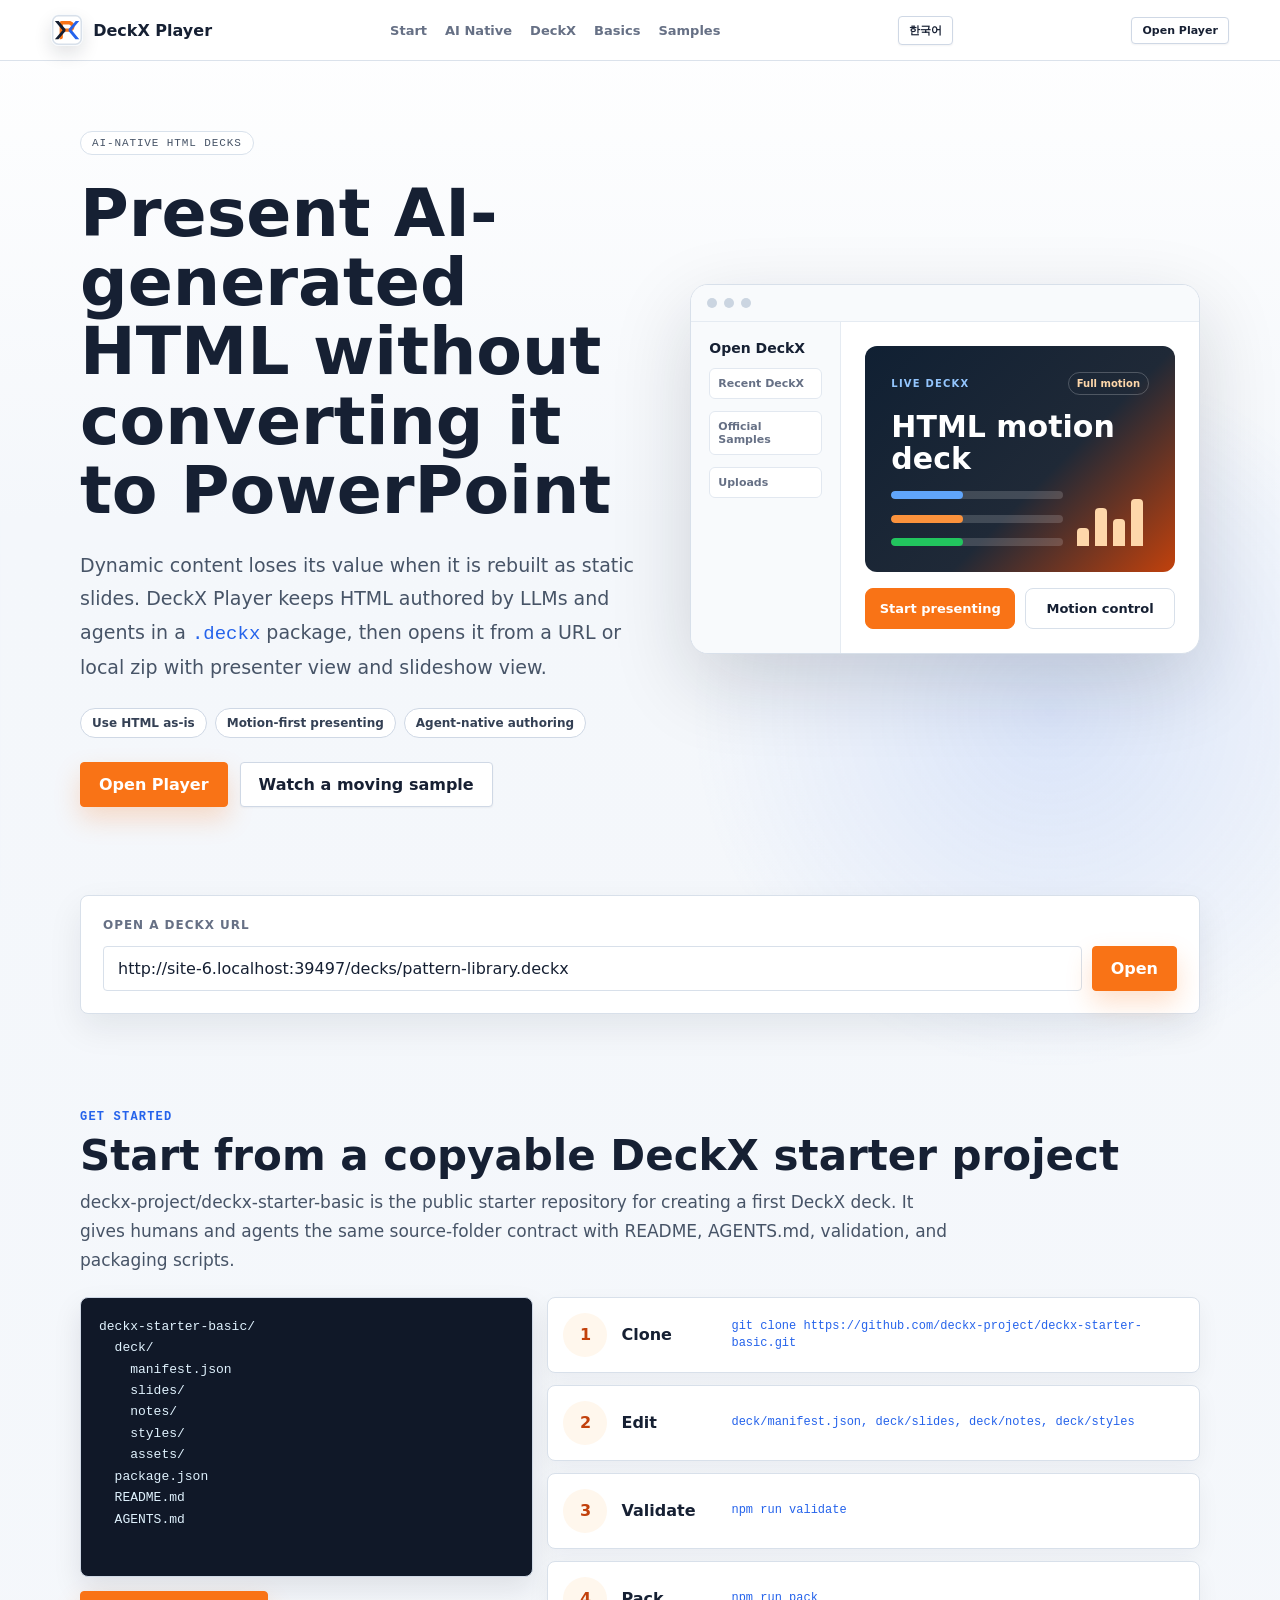
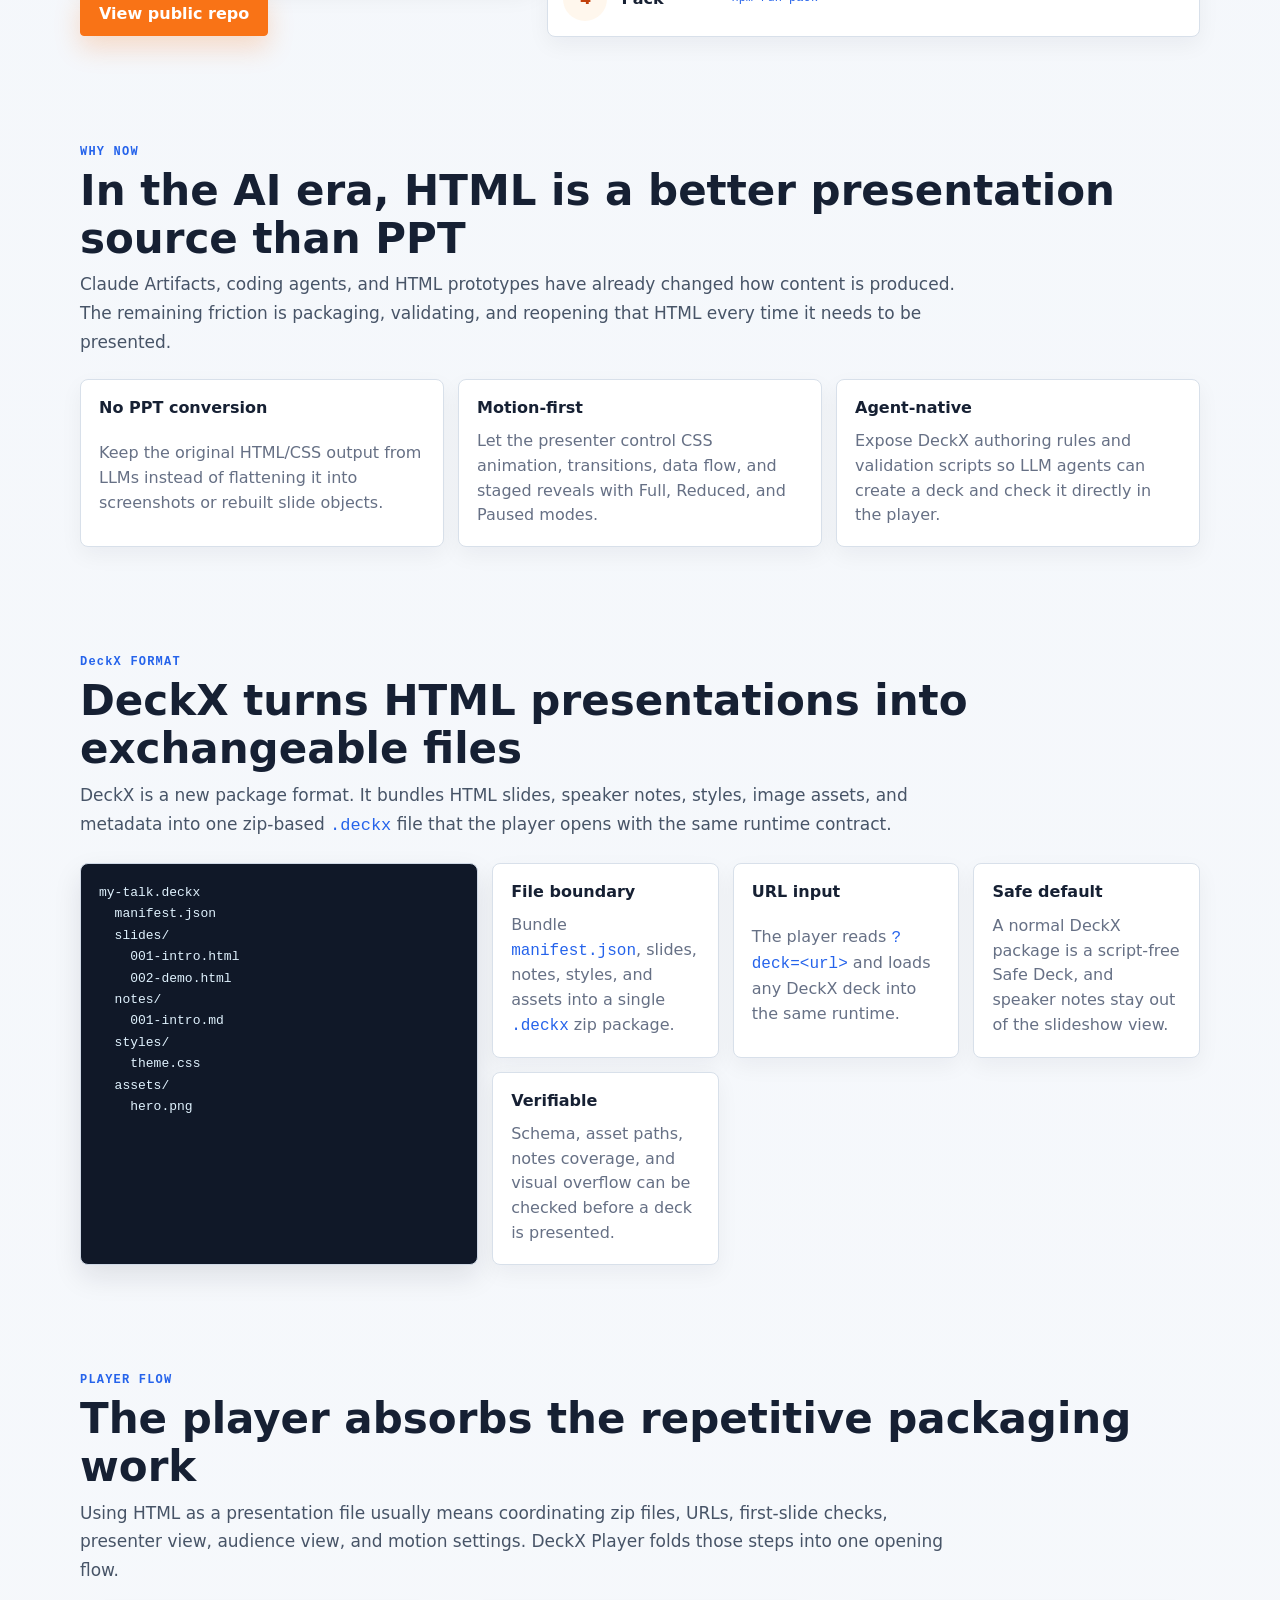
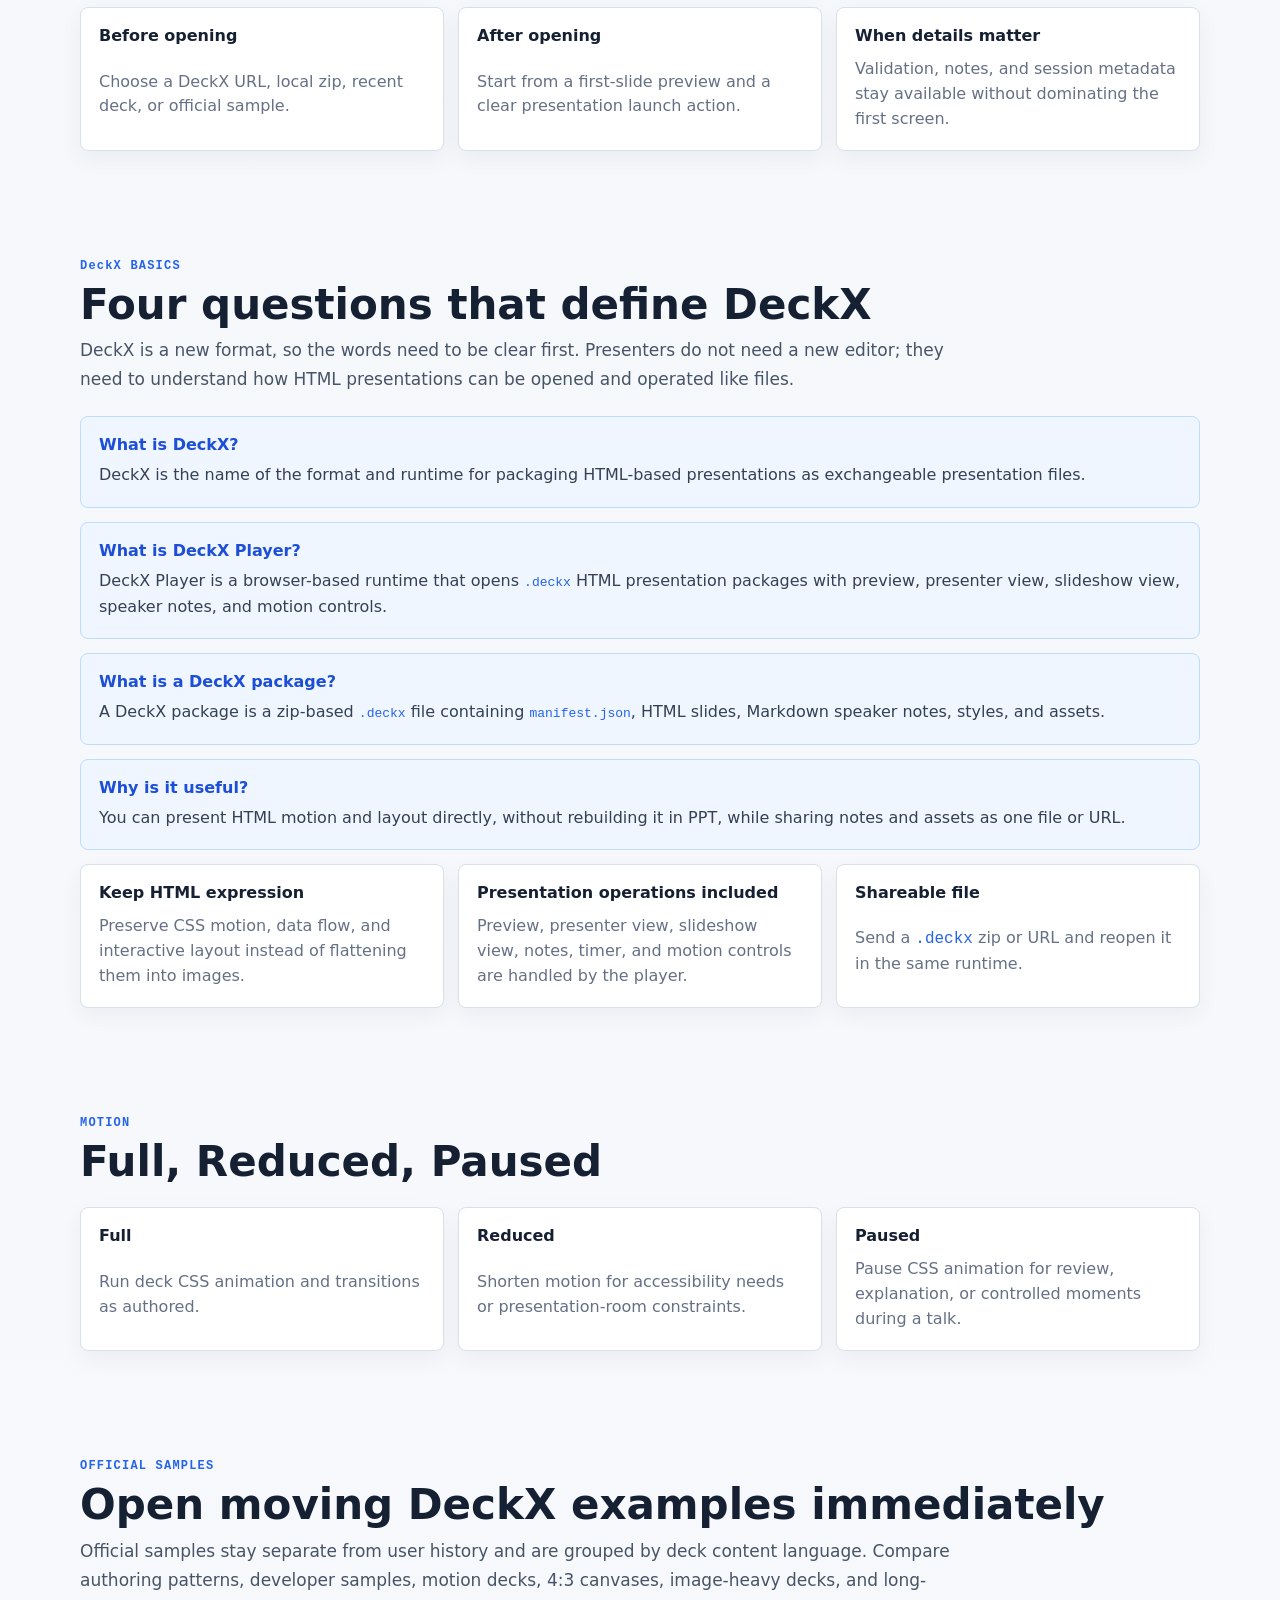
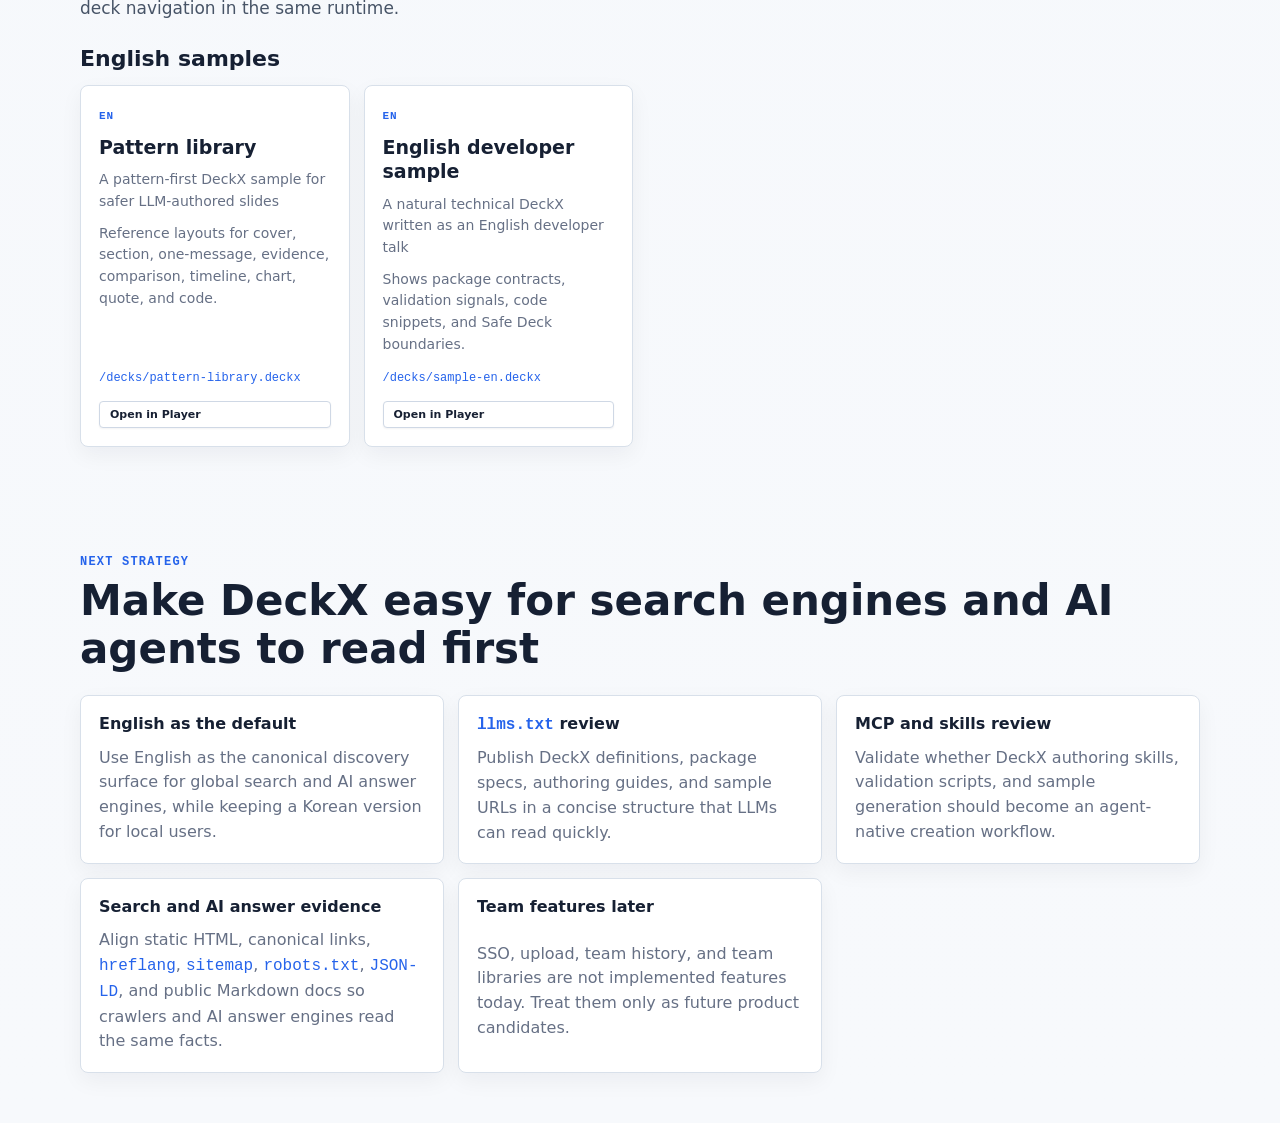
==== commit e3464629: "Deploy updated DeckX player" ====
--- a/index.html
+++ b/index.html
@@ -166,8 +166,8 @@
         ]
       }
     </script>
-    <script type="module" crossorigin src="/assets/main-BREPVVl3.js"></script>
-    <link rel="stylesheet" crossorigin href="/assets/main-DJ-JjJON.css">
+    <script type="module" crossorigin src="/assets/main-TCePo9F2.js"></script>
+    <link rel="stylesheet" crossorigin href="/assets/main-COouToHF.css">
   </head>
   <body data-page="project">
     <div id="app">
--- a/assets/main-COouToHF.css
+++ b/assets/main-COouToHF.css
@@ -0,0 +1 @@
+:root{--bg: #0a0a0a;--bg-2: #141414;--bg-3: #1f1f1f;--line: #2b2b2b;--fg: #f5f5f5;--muted: #8d8d8d;--accent: #fb923c;--danger: #f87171;--success: #22c55e}*{box-sizing:border-box}html,body,#app{width:100%;height:100%;margin:0}body{overflow:auto;background:var(--bg);color:var(--fg);font-family:Inter,ui-sans-serif,system-ui,-apple-system,BlinkMacSystemFont,Segoe UI,sans-serif;-webkit-font-smoothing:antialiased}body[data-page=project],body[data-page=player][data-mode=landing]{background:#f6f8fb;color:#162033}button{font:inherit}body[data-mode=presenter],body[data-mode=slideshow]{overflow:hidden;background:var(--bg);color:var(--fg)}.mono{font-family:SFMono-Regular,Consolas,Liberation Mono,Menlo,monospace}.muted{color:var(--muted)}.badge{display:inline-flex;align-items:center;border:1px solid var(--line);border-radius:999px;padding:5px 11px;color:var(--muted);font-size:11px;letter-spacing:.08em}.btn,.tool-btn{border:1px solid var(--line);border-radius:4px;background:var(--bg-2);color:var(--fg);cursor:pointer;padding:12px 18px;font-weight:650;text-decoration:none;transition:border-color .15s ease,color .15s ease,background .15s ease}.btn:hover,.tool-btn:hover{border-color:var(--accent);color:var(--accent)}.btn.primary{border-color:var(--accent);background:var(--accent);color:#1a0a00}.btn.primary:hover{background:#fdba74;color:#1a0a00}.btn.compact{padding:6px 10px;font-size:11px}.tool-btn{padding:7px 10px;font-size:12px}.tool-btn.danger:hover{border-color:var(--danger);color:var(--danger)}.player-console{display:grid;min-height:100%;grid-template-rows:auto 1fr;gap:12px;background:linear-gradient(180deg,rgba(34,197,94,.08),transparent 360px),var(--bg);padding:14px}.player-console-header,.player-panel{border:1px solid var(--line);border-radius:6px;background:#141414eb}.player-console-header{display:flex;min-height:86px;align-items:center;justify-content:space-between;gap:18px;padding:14px 18px}.player-title-group,.player-header-actions{display:flex;align-items:center;gap:12px;min-width:0}.locale-switch{display:inline-flex;flex:0 0 auto;overflow:hidden;border:1px solid var(--line);border-radius:6px}.locale-link{display:inline-flex;min-width:36px;min-height:34px;align-items:center;justify-content:center;padding:0 9px;color:var(--muted);font-size:12px;font-weight:800;letter-spacing:0;text-decoration:none}.locale-link+.locale-link{border-left:1px solid var(--line)}.locale-link.active{background:var(--accent);color:#04120b}.locale-link:focus-visible{outline:2px solid rgba(34,197,94,.55);outline-offset:-2px}.brand-icon{display:block;width:32px;height:32px;flex:0 0 auto;border-radius:8px;box-shadow:0 8px 18px #1018281f}.player-brand-icon{width:42px;height:42px;border-radius:12px}.player-title-group h1,.player-panel-heading h2{margin:0;letter-spacing:0}.player-title-group h1{font-size:25px;line-height:1.15}.player-title-group p{margin:3px 0 0;overflow:hidden;color:var(--muted);font-size:13px;text-overflow:ellipsis;white-space:nowrap}.player-console-grid{display:grid;min-height:0;grid-template-columns:minmax(250px,.76fr) minmax(440px,1.48fr) minmax(292px,.92fr);align-items:start;gap:12px}.player-console-grid-empty{grid-template-columns:minmax(300px,.82fr) minmax(0,1.7fr)}.player-panel{min-width:0;padding:16px}.player-open-panel,.player-preview-panel,.player-run-panel,.player-guidance-panel{display:grid;align-content:start;gap:14px}.player-preview-panel{grid-template-rows:auto auto auto}.player-panel-heading{display:grid;gap:5px}.player-panel-heading.split{display:flex;align-items:start;justify-content:space-between;gap:16px}.player-panel-heading span,.player-subhead{color:var(--muted);font-size:10px;font-weight:850;letter-spacing:.12em}.player-panel-heading h2{font-size:18px;line-height:1.25;word-break:keep-all}.player-count{flex:0 0 auto;border:1px solid var(--line);border-radius:4px;padding:5px 7px}.player-deckx-form{display:grid;gap:8px}.player-deckx-form label{color:var(--muted);font-size:11px;font-weight:850;letter-spacing:.08em;text-transform:uppercase}.player-input-row{display:grid;grid-template-columns:minmax(0,1fr) auto;gap:8px}.player-deckx-form input{min-width:0;border:1px solid var(--line);border-radius:4px;background:#0f0f0f;color:var(--fg);padding:9px 10px;font:inherit;font-size:13px}.player-deckx-form input:focus{border-color:var(--accent);outline:0}.player-file-open,.player-history-list,.player-demo-list{display:grid;gap:8px}.player-source-menu{display:grid;min-width:0}.player-source-menu-summary{display:none;align-items:center;gap:10px;border:1px solid var(--line);border-radius:6px;background:#fff;color:#162033;cursor:pointer;padding:12px;font-size:14px;font-weight:850;list-style:none}.player-source-menu-summary::-webkit-details-marker{display:none}.hamburger-lines{position:relative;display:inline-block;width:18px;height:12px;border-top:2px solid currentColor;border-bottom:2px solid currentColor}.hamburger-lines:after{position:absolute;top:3px;left:0;width:18px;border-top:2px solid currentColor;content:""}.player-source-menu-body{display:grid;gap:14px}.player-file-open .btn{width:100%;padding:10px 12px}.player-trusted-runtime{display:grid;gap:8px}.trusted-runtime-row{display:flex;align-items:center;gap:8px;color:var(--fg);font-size:13px;font-weight:800}.trusted-runtime-row input{width:16px;height:16px;accent-color:var(--accent)}.visually-hidden{position:absolute;width:1px;height:1px;overflow:hidden;clip:rect(0 0 0 0);clip-path:inset(50%);white-space:nowrap}.player-empty-copy{margin:0;color:var(--muted);font-size:12px;line-height:1.5}.player-history-option,.player-demo-option{display:grid;gap:4px;border:1px solid var(--line);border-radius:5px;background:#101010;color:var(--fg);padding:11px 12px;text-decoration:none;transition:border-color .15s ease,background .15s ease}.player-history-option:hover,.player-demo-option:hover,.player-demo-option.active{border-color:var(--accent)}.player-history-option.as-button{width:100%;font:inherit;text-align:left}.player-demo-option.active{background:#1b1b1b}.player-history-option span,.player-demo-option span{display:flex;align-items:center;gap:7px;font-size:13px;font-weight:800}.player-demo-option em{border:1px solid rgba(251,146,60,.58);border-radius:3px;color:var(--accent);padding:1px 4px;font-size:9px;font-style:normal;letter-spacing:.08em}.player-history-option small,.player-demo-option small{color:var(--muted);font-size:12px;line-height:1.45}.player-preview-stage{position:relative;aspect-ratio:16 / 9;min-height:0;overflow:hidden;border:1px solid #343434;border-radius:5px;background:#050505}.player-preview-wrap{--bg: #0a0a0a;--bg-2: #141414;--bg-3: #1f1f1f;--line: #2b2b2b;--fg: #f5f5f5;--muted: #8d8d8d;width:100%;height:100%}.player-preview-stage .deckx-slide{box-shadow:0 18px 50px #00000047}.player-meta-strip{display:grid;grid-template-columns:repeat(4,minmax(0,1fr));gap:8px}.player-meta-strip span{min-width:0;overflow:hidden;border:1px solid var(--line);border-radius:4px;background:#101010;color:var(--muted);padding:8px 9px;text-overflow:ellipsis;white-space:nowrap;font-size:12px}.player-meta-strip strong{color:var(--fg)}.player-empty-stage{display:grid;min-height:310px;align-content:center;gap:10px;border:1px dashed #3c3c3c;border-radius:6px;background:linear-gradient(135deg,rgba(251,146,60,.08),transparent 42%),#070707;padding:28px}.player-empty-stage strong{max-width:620px;font-size:28px;line-height:1.18;word-break:keep-all}.player-empty-stage span{max-width:680px;color:#cfcfcf;line-height:1.7}.player-flow-list{display:grid;grid-template-columns:repeat(3,minmax(0,1fr));gap:10px;margin:0;padding:0;list-style:none}.player-flow-list li{display:grid;gap:6px;border:1px solid var(--line);border-radius:5px;background:#101010;padding:13px}.player-flow-list strong{color:var(--fg);font-size:13px}.player-flow-list span{color:var(--muted);font-size:12px;line-height:1.5}.player-login-teaser{display:grid;gap:6px;border:1px solid #bfdbfe;border-radius:8px;background:#eff6ff;color:#1d4ed8;padding:14px 16px}.player-login-teaser strong{color:#1e3a8a;font-size:13px}.player-login-teaser span{color:#1d4ed8;font-size:12px;line-height:1.55}.player-action-bar{display:grid;grid-template-columns:1.1fr 1fr 1fr 1.45fr;gap:8px}.player-action-bar .btn{min-width:0;padding:10px 8px;text-align:center}.player-start-button{display:grid;place-items:center;gap:4px;width:100%;min-height:64px;font-size:18px}.player-start-button kbd{border:1px solid rgba(255,255,255,.55);border-radius:4px;padding:3px 7px;background:#ffffff24;color:#ffffffe0;font-family:var(--mono);font-size:10px;font-weight:700}.player-resume-block{display:grid;gap:6px;border:1px solid var(--line);border-radius:6px;padding:10px;background:#ffffffb8;color:var(--muted);font-size:12px}.player-resume-block .btn{width:100%}.player-secondary-actions{display:grid;grid-template-columns:repeat(2,minmax(0,1fr));gap:8px}.player-secondary-actions .btn{padding:10px 8px}.player-settings-detail,.player-deckx-details{display:grid;border:1px solid var(--line);border-radius:5px;background:#101010}.player-settings-detail summary,.player-deckx-details summary{cursor:pointer;padding:12px;color:var(--fg);font-size:13px;font-weight:800}.player-settings-detail .player-motion-block,.player-deckx-details .player-detail-list,.player-deckx-details .player-issue-list,.player-deckx-details .player-empty-copy{margin:0 12px 12px}.player-detail-list{display:grid;gap:8px}.player-detail-row{display:grid;grid-template-columns:92px minmax(0,1fr);gap:10px;border-top:1px solid var(--line);padding-top:8px}.player-detail-row:first-child{border-top:0;padding-top:0}.player-detail-row dt{color:var(--muted);font-size:10px}.player-detail-row dd{min-width:0;margin:0;overflow:hidden;color:#d6d6d6;font-size:12px;text-overflow:ellipsis;white-space:nowrap}.player-status-list{display:grid;gap:8px;margin:0}.player-status-row{display:grid;grid-template-columns:86px minmax(0,1fr);align-items:center;gap:10px;border:1px solid var(--line);border-left-width:3px;border-radius:5px;background:#101010;padding:9px 10px}.player-status-row[data-tone=ok]{border-left-color:var(--success)}.player-status-row[data-tone=warn]{border-left-color:var(--accent)}.player-status-row[data-tone=danger]{border-left-color:var(--danger)}.player-status-row dt{color:var(--muted);font-size:10px}.player-status-row dd{display:grid;min-width:0;gap:3px;margin:0}.player-status-row strong{overflow:hidden;font-size:13px;text-overflow:ellipsis;white-space:nowrap}.player-status-row span{overflow:hidden;color:var(--muted);font-size:11px;text-overflow:ellipsis;white-space:nowrap}.player-motion-block{display:grid;gap:8px}.player-motion-segment{display:grid;overflow:hidden;grid-template-columns:repeat(3,minmax(0,1fr));border:1px solid var(--line);border-radius:5px;background:#101010}.motion-mode{min-width:0;border:0;border-right:1px solid var(--line);background:transparent;color:var(--muted);cursor:pointer;padding:9px 8px;font-size:12px;font-weight:800}.motion-mode:last-child{border-right:0}.motion-mode:hover,.motion-mode.active{background:var(--accent);color:#1a0a00}.player-issue-list{display:grid;gap:8px}.player-issue-list p{margin:0;color:var(--muted);font-size:12px;line-height:1.5}.player-issue{display:grid;gap:3px;border:1px solid var(--line);border-radius:5px;background:#101010;padding:9px 10px}.player-issue[data-severity=error]{border-color:#f8717194}.player-issue strong{color:var(--fg);font-size:12px}.player-issue span{color:var(--muted);font-size:11px;line-height:1.45}.project-landing,.player-console{--bg: #f6f8fb;--bg-2: #ffffff;--bg-3: #eef2f7;--line: #d8e0ea;--fg: #162033;--muted: #667085;--accent: #f97316;--accent-soft: #fff3e8;--link: #2563eb;--success: #16a34a;--danger: #dc2626;color:var(--fg)}.project-landing .badge,.player-console .badge{border-color:#d9e2ec;background:#fff;color:#475467}.project-landing .btn,.player-console .btn{border-color:#cfd8e5;background:#fff;color:#172033;box-shadow:0 1px 2px #1018280d}.project-landing .btn:hover,.player-console .btn:hover{border-color:#f97316;color:#c2410c;background:#fff7ed}.project-landing .btn.primary,.player-console .btn.primary{border-color:#f97316;background:#f97316;color:#fff;box-shadow:0 12px 26px #f9731638}.project-landing .btn.primary:hover,.player-console .btn.primary:hover{background:#ea580c;color:#fff}.player-console{background:radial-gradient(circle at 82% 0%,rgba(37,99,235,.11),transparent 360px),linear-gradient(180deg,#fff,#f6f8fb 380px)}.player-console-header,.player-panel{border-color:#d8e0ea;background:#fffffff0;box-shadow:0 12px 32px #10182812}.player-title-group p,.player-panel-heading span,.player-subhead,.player-empty-copy,.player-history-option small,.player-demo-option small,.player-flow-list span,.player-detail-row dt,.player-detail-row dd,.player-issue-list p,.player-issue span{color:#667085}.player-panel-heading h2,.player-title-group h1,.player-empty-stage strong,.player-flow-list strong,.player-demo-option span,.player-history-option span,.player-issue strong{color:#162033}.player-deckx-form input{border-color:#cfd8e5;background:#fff;color:#162033}.player-file-open .btn,.player-history-option,.player-demo-option,.player-flow-list li,.player-settings-detail,.player-deckx-details,.player-detail-row,.player-issue{border-color:#d8e0ea;background:#fff}.player-history-option:hover,.player-demo-option:hover,.player-demo-option.active{border-color:#f97316;background:#fff7ed}.player-demo-option em{border-color:#2563eb47;background:#eff6ff;color:#2563eb}.player-preview-stage{border-color:#cfd8e5;background:#111827}.player-meta-strip span{border-color:#d8e0ea;background:#fff;color:#667085}.player-meta-strip strong{color:#162033}.player-empty-stage{border-color:#cfd8e5;background:linear-gradient(135deg,rgba(37,99,235,.08),transparent 48%),linear-gradient(180deg,#fff,#f8fafc)}.player-empty-stage span{color:#475467}.player-start-button{color:#fff}.player-settings-detail summary,.player-deckx-details summary{color:#162033}.player-motion-segment{border-color:#d8e0ea;background:#f8fafc}.motion-mode{border-right-color:#d8e0ea;color:#667085}.motion-mode:hover,.motion-mode.active{background:#f97316;color:#fff}.project-landing{min-height:100%;background:radial-gradient(circle at 82% 12%,rgba(37,99,235,.13),transparent 360px),linear-gradient(180deg,#fff 0,#f4f7fb 520px,#f7f9fc);color:var(--fg)}.project-nav{position:sticky;top:0;z-index:10;display:flex;align-items:center;justify-content:space-between;border-bottom:1px solid rgba(216,224,234,.92);background:#ffffffd6;padding:14px clamp(20px,4vw,58px);-webkit-backdrop-filter:blur(16px);backdrop-filter:blur(16px)}.project-mark{display:inline-flex;align-items:center;gap:10px;color:var(--fg);font-weight:850;text-decoration:none}.project-nav-links{display:flex;align-items:center;gap:18px}.project-nav-links a{color:#667085;font-size:13px;font-weight:750;text-decoration:none}.project-nav-links a:hover{color:#2563eb}.project-hero,.project-section{width:min(1120px,calc(100% - 40px));margin:0 auto}.project-hero{display:grid;min-height:590px;grid-template-columns:minmax(0,1fr) minmax(430px,.9fr);align-items:center;gap:44px;padding:70px 0 34px}.project-hero-copy{display:grid;gap:24px}.project-hero-copy .badge{justify-self:start}.project-hero h1{max-width:860px;margin:0;font-size:clamp(42px,5.2vw,70px);line-height:1.04;letter-spacing:0;word-break:keep-all}.project-hero p{max-width:760px;margin:0;color:#475467;font-size:19px;line-height:1.75}.project-hero-points{display:flex;flex-wrap:wrap;gap:8px}.project-hero-points span{border:1px solid #cfd8e5;border-radius:999px;background:#fff;color:#344054;padding:7px 11px;font-size:12px;font-weight:800}.project-hero code,.project-open code,.project-section code{color:#2563eb}.project-actions{display:flex;flex-wrap:wrap;gap:12px}.project-open{display:grid;gap:14px;border:1px solid var(--line);border-radius:8px;background:#fff;padding:22px;box-shadow:0 14px 34px #10182814}.project-open-section{padding-top:8px}.project-open label{color:var(--muted);font-size:12px;font-weight:800;letter-spacing:.08em;text-transform:uppercase}.project-open-row{display:grid;grid-template-columns:1fr auto;gap:10px}.project-open input{min-width:0;border:1px solid var(--line);border-radius:4px;background:#fff;color:var(--fg);padding:12px 14px;font:inherit}.project-product-preview{overflow:hidden;border:1px solid #d8e0ea;border-radius:18px;background:#fff;box-shadow:0 28px 80px #10182829}.preview-chrome{display:flex;gap:7px;border-bottom:1px solid #e5ebf2;background:#f8fafc;padding:13px 16px}.preview-chrome span{width:10px;height:10px;border-radius:999px;background:#cbd5e1}.preview-layout{display:grid;grid-template-columns:150px minmax(0,1fr);min-height:330px}.preview-layout aside{display:grid;align-content:start;gap:12px;border-right:1px solid #e5ebf2;background:#f8fafc;padding:18px}.preview-layout aside strong{color:#162033;font-size:14px}.preview-layout aside span{border:1px solid #e2e8f0;border-radius:6px;background:#fff;color:#667085;padding:8px;font-size:11px;font-weight:750}.preview-layout section{display:grid;align-content:center;gap:16px;padding:24px}.preview-slide{display:grid;min-height:185px;align-content:space-between;gap:16px;border-radius:12px;background:linear-gradient(135deg,#102033,#1f2937 58%,#c2410c);color:#fff;padding:26px}.preview-status-row{display:flex;align-items:center;justify-content:space-between;gap:12px}.preview-slide small{color:#93c5fd;font-size:10px;font-weight:850;letter-spacing:.12em}.preview-slide em{border:1px solid rgba(255,255,255,.22);border-radius:999px;color:#fed7aa;padding:5px 8px;font-size:10px;font-style:normal;font-weight:850}.preview-slide strong{max-width:240px;font-size:30px;line-height:1.05}.preview-motion-scene{display:grid;grid-template-columns:minmax(0,1fr) 72px;align-items:end;gap:14px}.preview-flow-line{position:relative;overflow:hidden;height:8px;border-radius:999px;background:#ffffff29}.preview-flow-line:after{position:absolute;inset:0;width:42%;border-radius:inherit;background:#60a5fa;content:"";animation:preview-flow 2.4s ease-in-out infinite}.preview-flow-line:nth-child(2):after{animation-delay:.32s;background:#fb923c}.preview-flow-line:nth-child(3):after{animation-delay:.64s;background:#22c55e}.preview-metric-bars{display:flex;height:56px;align-items:end;gap:6px;grid-column:2;grid-row:1 / span 3}.preview-metric-bars span{width:12px;border-radius:4px 4px 0 0;background:#fed7aa;animation:preview-bars 1.8s ease-in-out infinite}.preview-metric-bars span:nth-child(1){height:32%}.preview-metric-bars span:nth-child(2){height:68%;animation-delay:.16s}.preview-metric-bars span:nth-child(3){height:48%;animation-delay:.32s}.preview-metric-bars span:nth-child(4){height:84%;animation-delay:.48s}.preview-actions{display:grid;grid-template-columns:1fr 1fr;gap:10px}.preview-actions span{border:1px solid #d8e0ea;border-radius:8px;background:#fff;padding:12px;color:#162033;text-align:center;font-size:13px;font-weight:800}.preview-actions span:first-child{border-color:#f97316;background:#f97316;color:#fff}.project-section{padding:54px 0}.section-heading{display:grid;gap:8px;margin-bottom:22px}.section-heading p{margin:0;color:#2563eb;font-size:12px;font-weight:850;letter-spacing:.1em}.section-heading h2{margin:0;font-size:clamp(28px,4vw,42px);line-height:1.14;letter-spacing:0}.section-lead{max-width:880px;color:#475467;font-size:17px;line-height:1.7}.project-format-grid{display:grid;grid-template-columns:minmax(280px,.72fr) minmax(0,1.28fr);align-items:stretch;gap:14px}.project-start-section{padding-top:42px}.project-start-layout{display:grid;grid-template-columns:minmax(310px,.82fr) minmax(0,1.18fr);align-items:stretch;gap:14px}.project-start-copy{display:grid;align-content:start;gap:14px}.project-start-copy .deckx-tree{min-height:280px}.project-start-steps{display:grid;gap:12px;margin:0;padding:0;list-style:none}.project-start-steps li{display:grid;grid-template-columns:44px 96px minmax(0,1fr);align-items:center;gap:14px;border:1px solid var(--line);border-radius:8px;background:#fff;padding:15px;box-shadow:0 8px 22px #1018280d}.project-start-steps span{display:grid;width:44px;height:44px;place-items:center;border-radius:999px;background:#fff7ed;color:#c2410c;font-weight:850}.project-start-steps strong{color:var(--fg);font-size:16px}.project-start-steps code{color:#2563eb;font-family:SFMono-Regular,Consolas,Liberation Mono,Menlo,monospace;font-size:12px;line-height:1.4;overflow-wrap:anywhere;white-space:normal}.deckx-tree{min-width:0;margin:0;border:1px solid #cfd8e5;border-radius:8px;background:#101828;color:#e0f2fe;padding:18px;box-shadow:0 12px 28px #1018281a;white-space:pre-wrap}.deckx-tree code{color:inherit;font-family:SFMono-Regular,Consolas,Liberation Mono,Menlo,monospace;font-size:13px;line-height:1.65}.format-cards{grid-template-columns:repeat(2,minmax(0,1fr))}.project-answer-block{display:grid;gap:8px;margin-bottom:14px;border:1px solid #bfdbfe;border-radius:8px;background:#eff6ff;padding:18px}.project-answer-block strong{color:#1d4ed8;font-size:16px}.project-answer-block span{color:#344054;line-height:1.65}.info-grid,.project-demo-grid{display:grid;gap:14px}.info-grid{grid-template-columns:repeat(3,1fr)}.project-demo-grid{grid-template-columns:repeat(4,1fr)}.project-demo-groups{display:grid;gap:28px}.project-demo-group{display:grid;gap:12px}.project-demo-group-title{margin:0;color:var(--fg);font-size:22px;line-height:1.25}.info-grid article,.project-demo-card{border:1px solid var(--line);border-radius:8px;background:var(--bg-2);padding:18px;box-shadow:0 8px 22px #1018280d}.info-grid article{display:grid;gap:12px}.info-grid strong,.project-demo-card h3{color:var(--fg)}.info-grid span,.project-demo-card p,.project-demo-card span{color:#667085;line-height:1.55}.info-grid code{color:#2563eb;font-family:SFMono-Regular,Consolas,Liberation Mono,Menlo,monospace}.project-demo-card{display:grid;min-height:260px;grid-template-rows:1fr auto auto;gap:16px}.project-demo-card h3{margin:0 0 10px;font-size:19px;line-height:1.28}.project-demo-card span.project-demo-language{display:inline-block;margin:0 0 10px;color:#2563eb;font-size:11px;font-weight:850;letter-spacing:.08em}.project-demo-card p,.project-demo-card span{margin:0;font-size:14px}.project-demo-card span{display:block;margin-top:10px;color:var(--muted)}.project-demo-card code{overflow:hidden;color:#2563eb;font-size:12px;text-overflow:ellipsis;white-space:nowrap}.deckx-url-form{display:grid;width:min(760px,100%);grid-template-columns:1fr auto;gap:10px}.deckx-url-form input{min-width:0;border:1px solid var(--line);border-radius:4px;background:var(--bg-2);color:var(--fg);padding:12px 14px;font:inherit}.deckx-url-form input:focus{border-color:var(--accent);outline:0}.deckx-url-status{grid-column:1 / -1;color:var(--danger);font-size:12px;text-align:left}kbd{display:inline-block;min-width:24px;margin-right:5px;border:1px solid var(--line);border-radius:3px;background:var(--bg-2);color:var(--fg);padding:2px 6px;text-align:center;font-size:11px}.system-message{display:grid;height:100%;place-items:center;color:var(--muted)}.load-error{display:grid;max-width:620px;gap:14px;text-align:center}.load-error strong{color:var(--danger);font-size:20px}.load-error span{line-height:1.5}.load-error .btn{justify-self:center;text-decoration:none}@keyframes preview-flow{0%{transform:translate(-110%)}55%,to{transform:translate(245%)}}@keyframes preview-bars{0%,to{transform:scaleY(.72)}50%{transform:scaleY(1)}}body[data-motion=paused] *{animation-play-state:paused!important}body[data-motion=reduced] *{animation-duration:1ms!important;animation-iteration-count:1!important;transition-duration:1ms!important}@media(max-width:640px){.player-console{min-height:100dvh;gap:8px;padding:8px}.player-console-header,.player-title-group,.player-header-actions{align-items:stretch;flex-direction:column}.player-console-header{min-height:0;padding:10px}.player-title-group{display:grid;grid-template-columns:auto minmax(0,1fr)}.player-title-group .badge,.player-title-group p{display:none}.player-title-group h1{font-size:19px}.player-brand-icon{width:34px;height:34px;border-radius:10px}.player-console-grid,.player-input-row,.player-meta-strip,.player-action-bar,.player-secondary-actions,.player-flow-list,.project-open-row,.project-start-layout,.project-start-steps li,.project-format-grid,.info-grid,.project-demo-grid{grid-template-columns:1fr}.player-console-grid{display:grid;align-content:start;grid-auto-rows:max-content;gap:8px}.player-console-grid-loaded .player-preview-panel{order:1}.player-console-grid-loaded .player-run-panel{order:2}.player-console-grid-loaded .player-open-panel{order:3}.player-panel{border-radius:8px;padding:12px}.player-open-panel{align-content:start;padding:0;border:0;background:transparent;box-shadow:none}.player-source-menu-summary{display:flex}.player-source-menu[open] .player-source-menu-summary{border-color:#f97316;border-radius:8px 8px 0 0;background:#fff7ed;color:#c2410c}.player-source-menu-body{border:1px solid #d8e0ea;border-top:0;border-radius:0 0 8px 8px;background:#fff;padding:12px}.player-source-menu:not([open]) .player-source-menu-body{display:none}.player-console-grid-empty .player-open-panel{order:1}.player-console-grid-empty .player-guidance-panel{order:2}.player-console-grid-empty .player-source-menu{overflow:hidden;border:1px solid #d8e0ea;border-radius:8px;background:#fff}.player-console-grid-empty .player-source-menu-summary{border:0}.player-console-grid-empty .player-source-menu[open] .player-source-menu-summary{border-bottom:1px solid #d8e0ea;border-radius:0}.player-console-grid-empty .player-source-menu-body{border:0;border-radius:0}.player-preview-panel{gap:10px;grid-template-rows:auto auto}.player-panel-heading.split{align-items:center}.player-panel-heading h2{font-size:16px}.player-count{font-size:10px}.player-preview-stage{aspect-ratio:16 / 9;min-height:0}.player-meta-strip,.player-settings-detail,.player-deckx-details{display:none}.player-run-panel{gap:8px}.player-run-panel .player-panel-heading{display:none}.player-start-button{min-height:56px;font-size:18px}.player-secondary-actions .btn{padding:11px 8px}.player-guidance-panel{gap:10px}.player-empty-stage{min-height:210px;padding:20px}.player-status-row{grid-template-columns:72px minmax(0,1fr)}.player-detail-row{grid-template-columns:76px minmax(0,1fr)}.player-empty-stage strong{font-size:22px}.project-nav{padding:12px 20px}.project-hero,.project-section{width:min(100% - 32px,1120px)}.project-hero{min-height:auto;grid-template-columns:1fr;gap:28px;padding:30px 0 16px}.project-hero-copy{gap:18px}.project-hero h1{font-size:38px;line-height:1.08}.project-hero p{font-size:17px;line-height:1.7}.project-nav-links{display:none}.preview-chrome{padding:10px 16px}.preview-layout{grid-template-columns:1fr;min-height:auto}.preview-layout aside{display:none}.preview-layout section{gap:12px;padding:12px}.preview-slide{min-height:150px;padding:18px}.preview-slide strong{font-size:25px}.project-open-section{padding-top:0}.format-cards{grid-template-columns:1fr}}@media(min-width:641px)and (max-width:1040px){.player-console-grid{grid-template-columns:1fr}.player-preview-panel{grid-template-rows:auto auto auto}.project-hero{grid-template-columns:1fr}.project-format-grid,.project-start-layout,.info-grid,.project-demo-grid{grid-template-columns:repeat(2,1fr)}}.deckx-slide-wrap{position:relative;width:100%;height:100%;overflow:hidden}.deckx-slide-scaler{position:absolute;transform-origin:top left}.deckx-slide{position:relative;width:var(--slide-width, 1280px);height:var(--slide-height, 720px);overflow:hidden;background:var(--bg);color:var(--fg)}.deckx-slide[data-deckx-default-slide=true]{display:flex;flex-direction:column;justify-content:center;padding:86px 118px}.deckx-default-slide-content{max-width:980px}.deckx-default-slide-kicker{margin-bottom:24px;color:var(--accent);font-size:17px;font-weight:700;letter-spacing:.08em;text-transform:uppercase}.deckx-default-slide-content h2{margin:0 0 26px;font-size:68px;line-height:1.08;letter-spacing:0}.deckx-default-slide-content h2 em{color:var(--accent);font-style:normal}.deckx-default-slide-body,.deckx-default-slide-body p,.deckx-default-slide-body li{color:#d8d8d8;font-size:28px;line-height:1.52}.deckx-default-slide-body .lead{max-width:850px;color:#d0d0d0}.deckx-default-slide-body ul{margin:18px 0 0;padding:0;list-style:none}.deckx-default-slide-body li{position:relative;border-bottom:1px solid var(--line);padding:14px 0 14px 38px}.deckx-default-slide-body li:before{position:absolute;left:0;color:var(--accent);content:">";font-family:SFMono-Regular,Consolas,monospace}.deckx-slide-footer,.deckx-slide-page{position:absolute;bottom:28px;color:var(--muted);font-size:14px}.deckx-slide-footer{left:34px}.deckx-slide-page{right:34px}.deckx-slide-end{align-items:center;text-align:center}.presenter{display:grid;height:100%;gap:12px;padding:12px}body[data-mode=presenter][data-runtime-theme=light],body[data-mode=slideshow][data-runtime-theme=light]{--bg: #f6f8fb;--bg-2: #ffffff;--bg-3: #eef2f7;--line: #d8e0ea;--fg: #162033;--muted: #667085;--accent: #f97316;--danger: #dc2626;--success: #16a34a;background:#f6f8fb;color:#162033}body[data-mode=presenter][data-runtime-theme=dark],body[data-mode=slideshow][data-runtime-theme=dark]{--bg: #0a0a0a;--bg-2: #141414;--bg-3: #1f1f1f;--line: #2b2b2b;--fg: #f5f5f5;--muted: #8d8d8d;--accent: #fb923c;--danger: #f87171;--success: #22c55e;background:#0a0a0a;color:#f5f5f5}.topbar{grid-area:topbar;position:relative;z-index:10;display:flex;min-height:74px;flex-direction:column;align-items:stretch;justify-content:center;gap:9px;border:1px solid var(--line);border-radius:6px;background:var(--bg-2);padding:9px 14px}.topbar-main{display:flex;align-items:center;justify-content:space-between;gap:18px}.topbar-group{display:flex;align-items:center;gap:22px}.topbar-group.right{gap:10px;flex-wrap:wrap;justify-content:flex-end}.label{margin-bottom:4px;color:var(--muted);font-size:10px;letter-spacing:.1em}.value{font-size:20px;font-weight:750}.value span{color:var(--muted);font-weight:500}.value.accent{color:var(--accent)}.pace-value{font-size:17px}.pace-value[data-pace=ahead]{color:#38bdf8}.pace-value[data-pace=behind]{color:var(--danger)}.pace-value[data-pace=on-track]{color:var(--success)}.connection{display:inline-flex;align-items:center;gap:6px;color:var(--muted);font-size:11px}.status-dot{width:8px;height:8px;border-radius:999px;background:var(--danger)}.status-dot[data-connected=true]{background:var(--success);box-shadow:0 0 8px var(--success)}.primary-tool{border-color:var(--accent);background:var(--accent);color:#fff}.primary-tool:hover{background:#ea580c;color:#fff}.presenter-tools-menu{position:relative;flex:0 0 auto}.presenter-tools-menu summary{list-style:none}.presenter-tools-menu summary::-webkit-details-marker{display:none}.presenter-tools-panel{position:absolute;z-index:40;top:calc(100% + 8px);right:0;display:grid;width:min(420px,calc(100vw - 24px));gap:8px;border:1px solid var(--line);border-radius:6px;background:var(--bg-2);box-shadow:0 20px 70px #10182838;padding:10px}.tool-menu-control{display:grid;gap:3px;border:1px solid var(--line);border-radius:5px;background:var(--bg-3);color:var(--fg);cursor:pointer;padding:10px 11px;text-align:left}.tool-menu-control:hover{border-color:var(--accent)}.tool-menu-control strong{font-size:13px}.tool-menu-control span{color:var(--muted);font-size:11px;line-height:1.4}.panel{position:relative;min-height:0;overflow:hidden;border:1px solid var(--line);border-radius:6px;background:var(--bg-2)}.panel.current{grid-area:current}.panel.next{grid-area:next}.panel.overview{grid-area:overview;overflow:hidden}.panel.empty-presenter{grid-area:empty;display:grid;place-items:center;color:var(--muted)}.mobile-combo-stage,.mobile-presenter-panel{display:none}.mobile-combo-stage{grid-area:mobile-stage}.mobile-presenter-panel{grid-area:mobile-presenter}.panel.notes{grid-area:notes;overflow-y:auto;padding:42px 22px 22px}.slide-host{width:100%;height:100%}.panel-label{position:absolute;z-index:2;top:9px;left:12px;border-radius:3px;background:var(--bg-2);color:var(--muted);font-size:10px;letter-spacing:.12em}.panel-actions{position:absolute;z-index:3;top:7px;right:10px;display:flex;gap:6px}.mini-btn{border:1px solid var(--line);border-radius:3px;background:var(--bg-3);color:var(--muted);cursor:pointer;padding:3px 7px;font-size:10px}.mini-btn:hover{border-color:var(--accent);color:var(--accent)}.notes-content{color:var(--fg);line-height:1.72}.notes-content strong{color:var(--accent)}.bottombar{grid-area:bottombar;display:grid;min-height:45px;grid-template-columns:minmax(0,1fr) auto auto;align-items:center;gap:14px;border:1px solid var(--line);border-radius:6px;background:var(--bg-2);padding:7px 10px}.nav-dots{display:flex;flex-wrap:wrap;gap:6px}.nav-dots button{width:24px;height:24px;border:1px solid var(--line);border-radius:3px;background:transparent;color:var(--muted);cursor:pointer;font-size:11px}.nav-dots button.active{border-color:var(--accent);background:var(--accent);color:#1a0a00;font-weight:700}.bottom-status{max-width:520px;overflow:hidden;color:var(--muted);font-size:11px;text-overflow:ellipsis;white-space:nowrap}.timer-controls{display:flex;gap:6px}.readiness-detail{border-top:1px solid var(--line);padding-top:8px}.readiness-detail summary{display:flex;min-height:28px;align-items:center;gap:8px;color:var(--fg);cursor:pointer;font-size:12px;font-weight:750;list-style:none}.readiness-detail summary::-webkit-details-marker{display:none}.readiness-summary-chip{border:1px solid var(--line);border-radius:999px;background:var(--bg-3);color:var(--muted);padding:3px 7px;font-size:9px}.readiness-summary-chip[data-readiness-state=ready]{border-color:#16a34a73;color:var(--success)}.readiness-summary-chip[data-readiness-state=blocked]{border-color:#dc262673;color:var(--danger)}.readiness-summary-copy{min-width:0;overflow:hidden;color:var(--muted);font-size:11px;font-weight:500;text-overflow:ellipsis;white-space:nowrap}.readiness-row{display:flex;align-items:center;gap:7px;overflow-x:auto;padding:8px 0 1px}.readiness-item{display:inline-flex;min-height:27px;flex:0 0 auto;align-items:center;gap:6px;border:1px solid var(--line);border-radius:4px;background:var(--bg-3);padding:4px 8px}.readiness-label{color:var(--muted);font-size:9px;letter-spacing:.08em}.readiness-value{color:var(--fg);font-size:10px}.readiness-description{display:none}.readiness-item[data-readiness-state=error],.readiness-item[data-readiness-state=popup-blocked],.readiness-item[data-readiness-state=behind]{border-color:#f87171a6}.readiness-item[data-readiness-state=ok],.readiness-item[data-readiness-state=on-track]{border-color:#22c55e8c}.layout-settings{grid-area:settings;padding:10px;overflow:visible}.preset-picker{display:grid;grid-template-columns:repeat(3,minmax(0,1fr));gap:8px}.preset-card{display:grid;min-height:84px;grid-template-columns:minmax(0,1fr) 80px;grid-template-rows:auto 1fr;gap:4px 10px;border:1px solid var(--line);border-radius:5px;background:var(--bg-3);color:var(--fg);cursor:pointer;padding:10px;text-align:left}.preset-card.active,.preset-card:hover{border-color:var(--accent)}.preset-name{font-weight:750}.preset-description{grid-row:2;color:var(--muted);font-size:12px;line-height:1.35}.preset-map{grid-row:1 / span 2;grid-column:2;display:grid;gap:3px;min-height:58px}.preset-map:before,.preset-map:after{border-radius:2px;background:var(--line);content:""}.preset-map-extra{display:none;min-width:0;min-height:0;border-radius:2px;background:var(--line)}.preset-map-script-first{grid-template-columns:.7fr 1fr 1fr;grid-template-rows:1fr .65fr}.preset-map-script-first:before{grid-row:1 / span 2}.preset-map-script-first:after{grid-column:2 / span 2;background:var(--accent)}.preset-map-balanced{grid-template-columns:1.35fr .75fr;grid-template-rows:1fr .78fr}.preset-map-balanced:before{grid-column:1;grid-row:1;background:var(--accent)}.preset-map-balanced:after{grid-column:2;grid-row:1}.preset-map-review{grid-template-columns:.42fr 1.15fr .55fr;grid-template-rows:1fr .8fr}.preset-map-review:before{grid-row:1 / span 2;background:var(--accent)}.preset-map-review:after{grid-column:2}.preset-map-review .preset-map-extra{display:block;grid-column:3;grid-row:1}.overview-list{display:grid;grid-template-columns:repeat(auto-fit,minmax(92px,1fr));height:100%;align-content:start;gap:10px;overflow-y:auto;padding:40px 10px 10px}.presenter[data-preset=review] .overview-list{grid-template-columns:1fr;gap:8px;padding-inline:8px}.overview-item{position:relative;display:block;border:1px solid var(--line);border-radius:5px;background:var(--bg-3);cursor:pointer;padding:4px}.overview-item:hover,.overview-item.active{border-color:var(--accent)}.overview-thumb{width:100%;aspect-ratio:16 / 9;overflow:hidden;border:1px solid var(--line);border-radius:3px;background:var(--bg)}.slide-host .deckx-slide-wrap,.mobile-stage-slide .deckx-slide-wrap,.mobile-mini-slide .deckx-slide-wrap,.overview-thumb,.slideshow-stage [data-slide-host] .deckx-slide-wrap,.mirror-body .deckx-slide-wrap{--bg: #0a0a0a;--bg-2: #141414;--bg-3: #1f1f1f;--line: #2b2b2b;--fg: #f5f5f5;--muted: #8d8d8d;--accent: #fb923c}.overview-mini-slide{position:relative;width:100%;height:100%;pointer-events:none}.overview-mini-slide .deckx-slide{position:absolute;top:0;left:0;transform:scale(var(--overview-thumb-scale, .075));transform-origin:top left}.overview-number{position:absolute;right:6px;bottom:6px;border-radius:2px;background:#0a0a0acc;color:var(--fg);font-size:10px;padding:2px 4px}.slideshow-stage{position:relative;width:100%;height:100%;background:var(--bg)}.slideshow-stage[data-runtime-theme=light]{background:radial-gradient(circle at 82% 0%,rgba(37,99,235,.11),transparent 360px),linear-gradient(180deg,#fff,#f6f8fb 420px)}.slideshow-stage [data-slide-host]{width:100%;height:100%}.slideshow-toolbar{position:absolute;z-index:5;top:16px;right:16px;display:flex;flex-wrap:wrap;justify-content:flex-end;gap:8px}.fullscreen-btn,.theme-toggle-btn,.motion-toggle-btn,.display-filter-toggle-btn,.end-presentation-btn{border:1px solid var(--line);border-radius:4px;background:#ffffffe6;color:var(--fg);cursor:pointer;padding:9px 12px;font-size:12px;box-shadow:0 8px 24px #1018281f}body[data-runtime-theme=dark] .fullscreen-btn,body[data-runtime-theme=dark] .theme-toggle-btn,body[data-runtime-theme=dark] .motion-toggle-btn,body[data-runtime-theme=dark] .display-filter-toggle-btn,body[data-runtime-theme=dark] .end-presentation-btn{background:#141414c7;box-shadow:none}.fullscreen-btn:hover,.theme-toggle-btn:hover,.motion-toggle-btn:hover,.display-filter-toggle-btn:hover,.display-filter-toggle-btn[aria-expanded=true]{border-color:var(--accent);color:var(--accent)}.end-presentation-btn{color:#b42318}.end-presentation-btn:hover{border-color:#b42318;color:#b42318}.display-filter-panel{position:absolute;z-index:5;top:62px;right:16px;display:grid;width:250px;gap:5px;border:1px solid var(--line);border-radius:5px;background:#ffffffeb;padding:9px 10px}body[data-runtime-theme=dark] .display-filter-panel{background:#141414d1}.filter-control{display:grid;grid-template-columns:72px minmax(0,1fr);align-items:center;gap:8px;color:var(--muted);font-size:10px}.filter-control input{width:100%}.fullscreen-status{position:absolute;z-index:5;right:16px;bottom:16px;max-width:460px;color:var(--muted);font-size:11px;text-align:right}body[data-mode=slideshow],body[data-mode=slideshow] .fullscreen-btn,body[data-mode=slideshow] .theme-toggle-btn,body[data-mode=slideshow] .motion-toggle-btn,body[data-mode=slideshow] .display-filter-toggle-btn,body[data-mode=slideshow] .end-presentation-btn,body[data-mode=slideshow] .display-filter-panel,body[data-mode=slideshow] .fullscreen-status{cursor:auto}html:fullscreen body[data-mode=slideshow],html:fullscreen body[data-mode=slideshow] .slideshow-stage{cursor:none}html:fullscreen body[data-mode=slideshow] .fullscreen-btn,html:fullscreen body[data-mode=slideshow] .theme-toggle-btn,html:fullscreen body[data-mode=slideshow] .motion-toggle-btn,html:fullscreen body[data-mode=slideshow] .display-filter-toggle-btn,html:fullscreen body[data-mode=slideshow] .end-presentation-btn,html:fullscreen body[data-mode=slideshow] .display-filter-panel{display:none}.command-overlay{position:fixed;z-index:100;inset:0;display:grid;place-items:start center;background:#0000008c;padding-top:min(12vh,90px)}.command-box,.notes-editor-box{display:grid;width:min(640px,calc(100vw - 32px));gap:10px;border:1px solid var(--line);border-radius:6px;background:var(--bg-2);box-shadow:0 18px 80px #00000080;padding:14px}.notes-editor-box{width:min(760px,calc(100vw - 32px))}.command-title{color:var(--muted);font-size:11px;letter-spacing:.08em;text-transform:uppercase}.command-input,.notes-editor{width:100%;border:1px solid var(--line);border-radius:4px;background:var(--bg);color:var(--fg);font:inherit;padding:11px 12px}.command-input{font-size:20px}.notes-editor{min-height:320px;resize:vertical;line-height:1.6}.command-results{display:grid;gap:6px;max-height:320px;overflow-y:auto}.command-empty{color:var(--muted);font-size:13px;padding:8px 2px}.command-result{display:grid;grid-template-columns:38px minmax(0,1fr);gap:2px 8px;border:1px solid var(--line);border-radius:4px;background:var(--bg-3);color:var(--fg);cursor:pointer;padding:9px 10px;text-align:left}.command-result:hover{border-color:var(--accent)}.command-result small{grid-column:2;overflow:hidden;color:var(--muted);text-overflow:ellipsis;white-space:nowrap}.modal-actions{display:flex;justify-content:flex-end;gap:8px}.transient-status{position:fixed;z-index:110;left:50%;bottom:22px;max-width:min(680px,calc(100vw - 32px));transform:translate(-50%);border:1px solid var(--line);border-radius:4px;background:var(--bg-2);color:var(--fg);padding:9px 12px;font-size:11px}.audience-mirror{position:fixed;z-index:70;right:18px;bottom:58px;width:min(360px,34vw);border:1px solid var(--line);border-radius:6px;background:var(--bg-2);box-shadow:0 18px 80px #00000073;overflow:hidden}.mirror-header{border-bottom:1px solid var(--line);color:var(--muted);font-size:10px;letter-spacing:.08em;padding:7px 9px}.mirror-body{aspect-ratio:16 / 9;background:var(--bg)}.mirror-body video,.mirror-body .deckx-slide-wrap{width:100%;height:100%}@media(max-width:760px){.presenter{grid-template-areas:"mobile-stage" "mobile-presenter"!important;grid-template-columns:1fr!important;grid-template-rows:minmax(0,43dvh) minmax(0,1fr)!important;gap:8px;height:100dvh;padding:8px}.topbar,.layout-settings,.panel.current,.panel.next,.panel.notes,.panel.overview,.bottombar{display:none}.mobile-combo-stage{display:grid;min-height:0;overflow:hidden;border:1px solid var(--line);border-radius:8px;background:#111827}.mobile-stage-slide{min-height:0}.mobile-stage-slide,.mobile-stage-wrap{width:100%;height:100%}.mobile-presenter-panel{display:grid;min-height:0;grid-template-rows:auto minmax(90px,.42fr) minmax(0,1fr) auto;gap:8px;overflow:hidden;border:1px solid var(--line);border-radius:8px;background:var(--bg-2);padding:10px}.mobile-presenter-heading{display:flex;align-items:center;justify-content:space-between;gap:10px}.mobile-presenter-heading span{color:var(--muted);font-size:10px;font-weight:850;letter-spacing:.12em}.mobile-presenter-heading strong{color:var(--fg);font-size:13px}.mobile-presenter-previews{display:grid;min-height:0;grid-template-columns:repeat(2,minmax(0,1fr));gap:8px}.mobile-preview-tile{display:grid;min-height:0;grid-template-rows:auto minmax(0,1fr);gap:5px;overflow:hidden;border:1px solid var(--line);border-radius:6px;background:var(--bg-3);padding:7px}.mobile-preview-tile>span,.mobile-notes-block>span{color:var(--muted);font-size:9px;font-weight:850;letter-spacing:.1em}.mobile-mini-slide{min-height:0;overflow:hidden;border-radius:4px;background:#111827}.mobile-mini-wrap{width:100%;height:100%}.mobile-notes-block{display:grid;min-height:0;grid-template-rows:auto minmax(0,1fr);gap:6px;overflow:hidden;border:1px solid var(--line);border-radius:6px;background:var(--bg-3);padding:9px}.mobile-notes-content{min-height:0;overflow-y:auto;color:var(--fg);line-height:1.55}.mobile-nav-actions{display:grid;grid-template-columns:repeat(2,minmax(0,1fr));gap:8px}.mobile-nav-actions .btn{min-height:42px;font-size:14px}.audience-mirror{right:12px;bottom:52px;width:min(320px,calc(100vw - 24px))}}
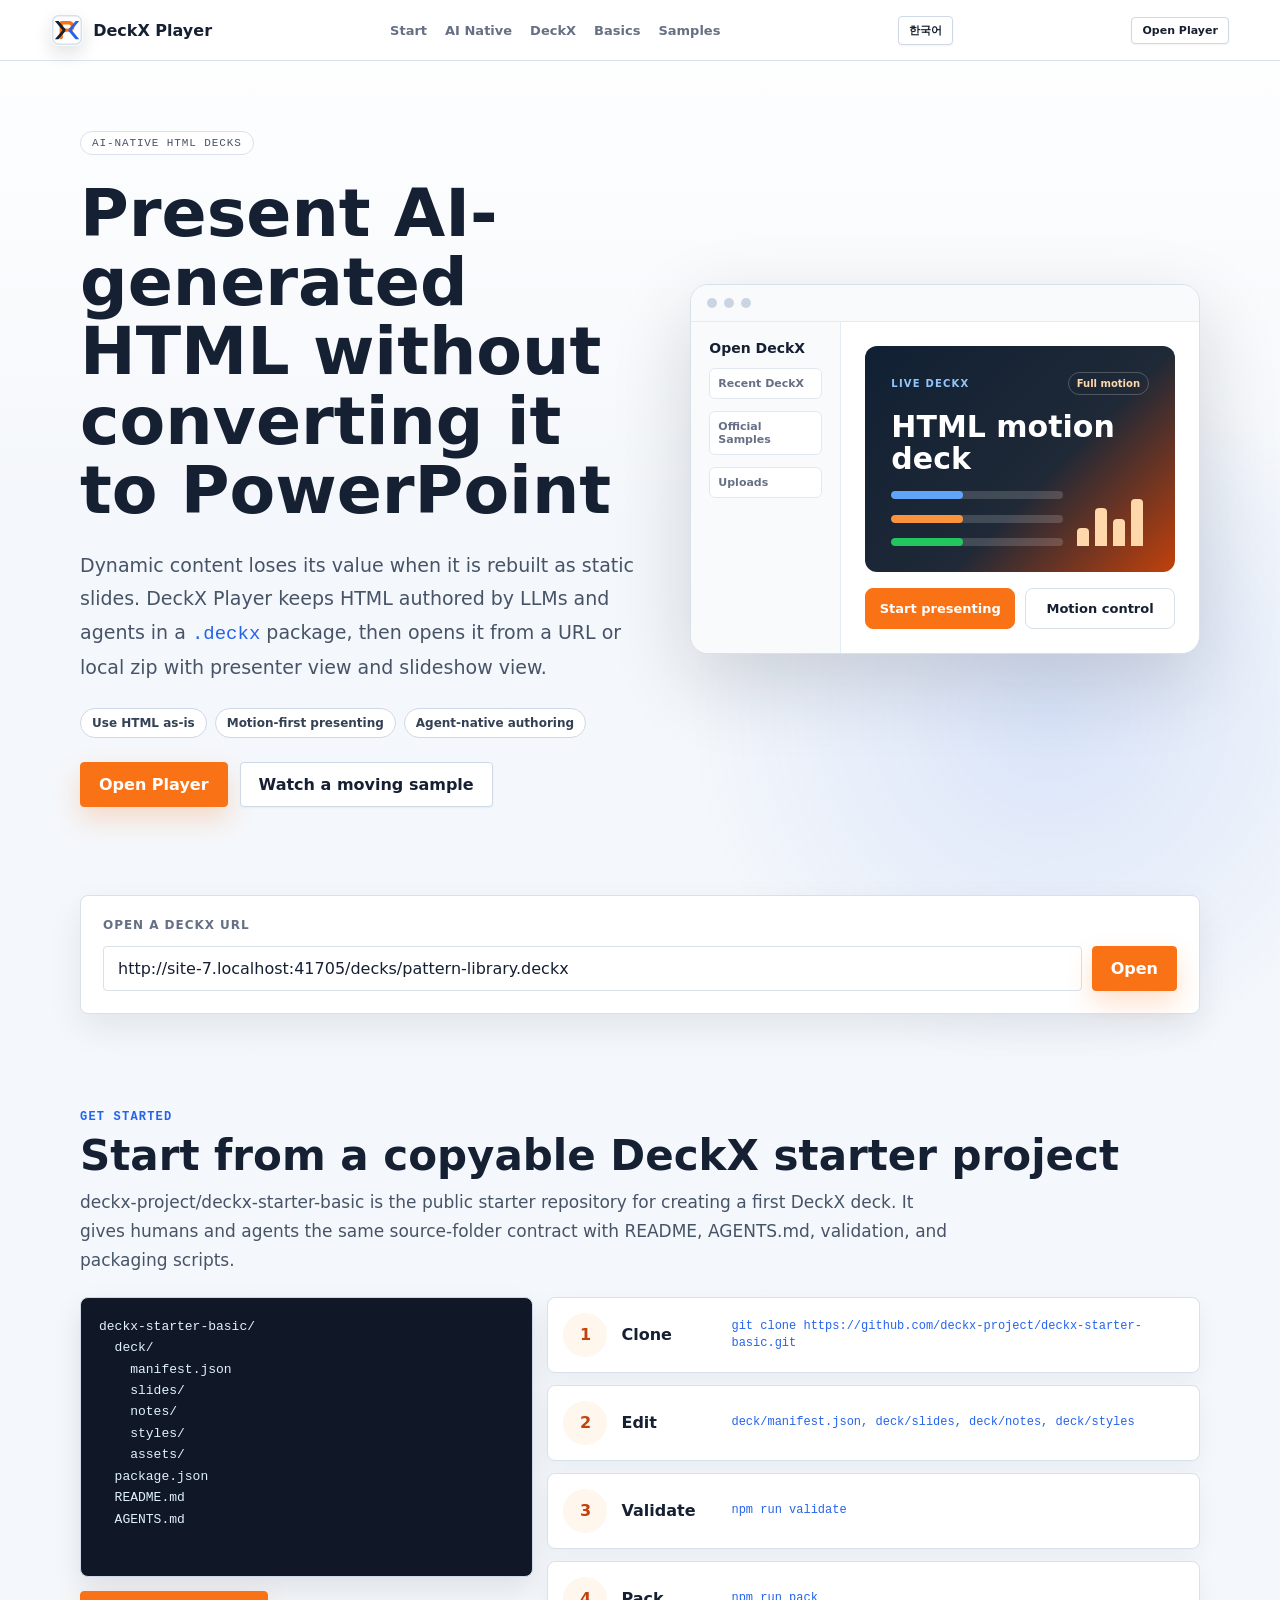
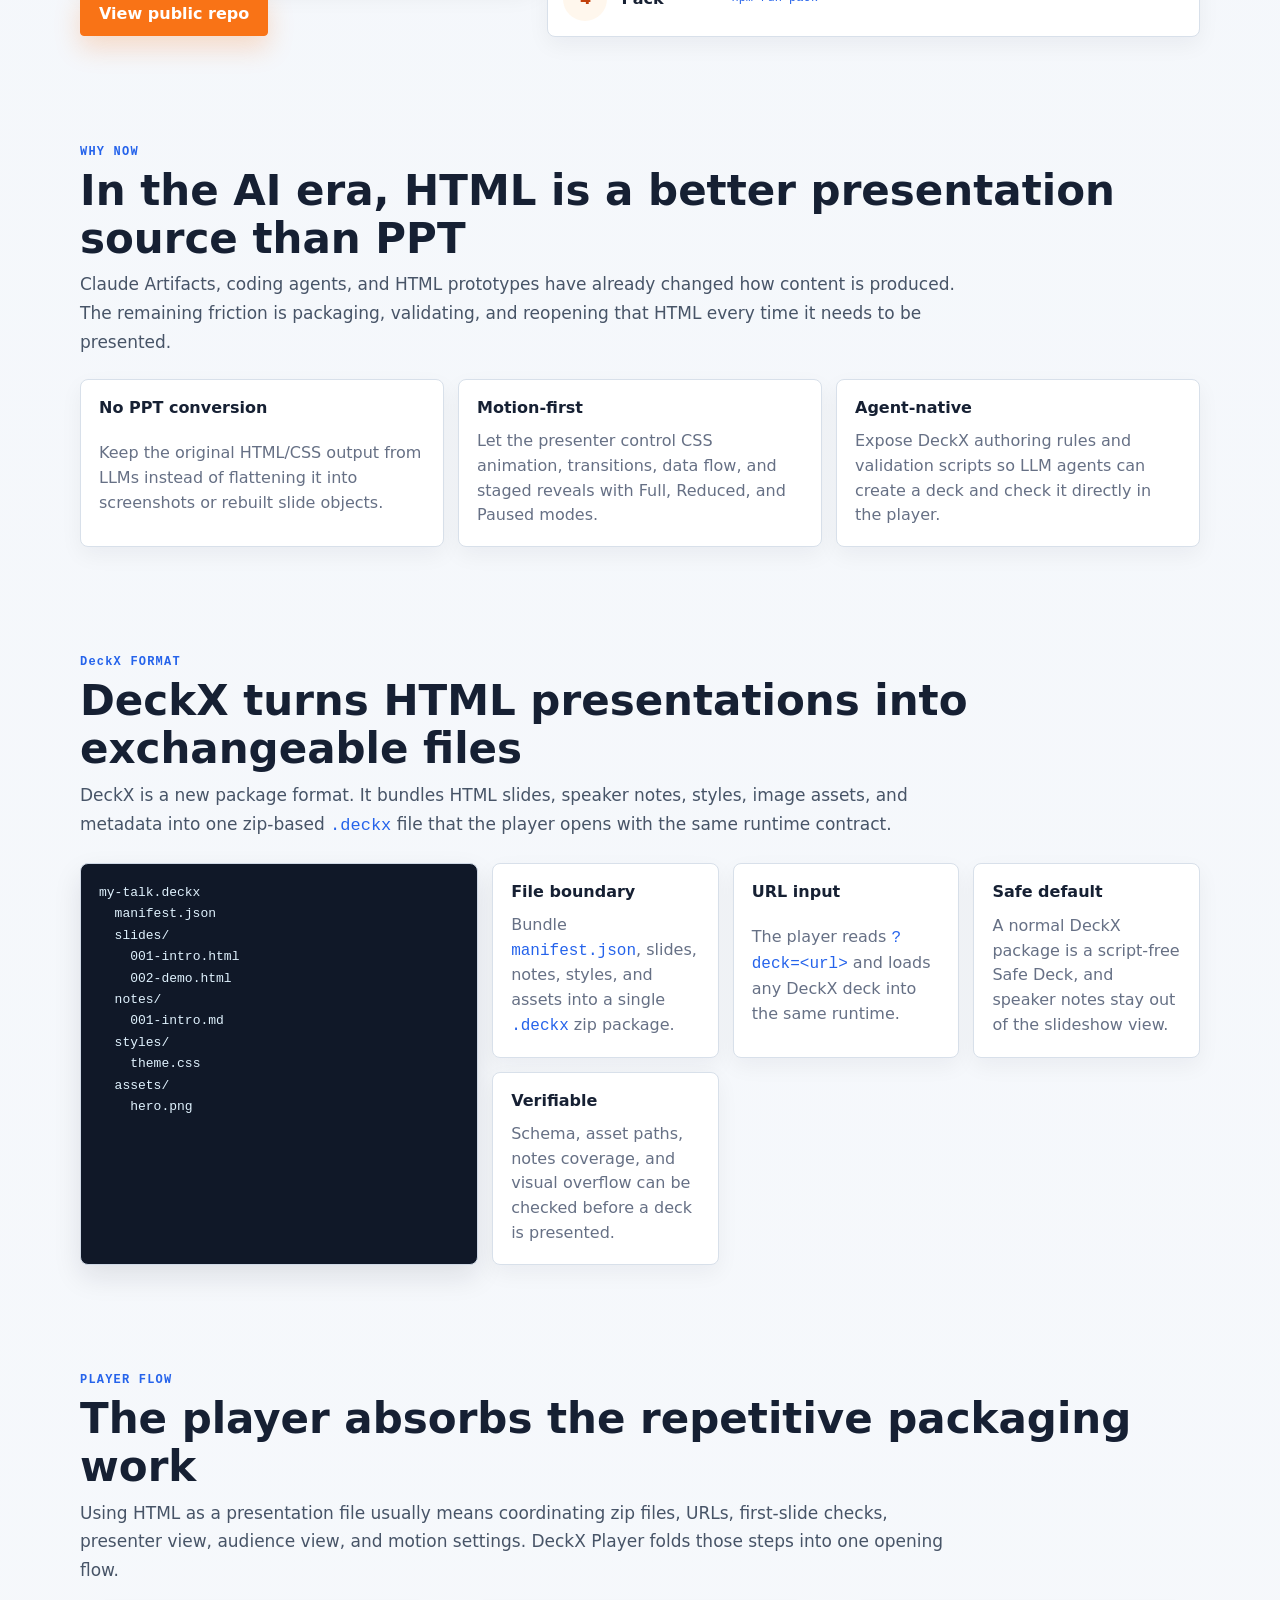
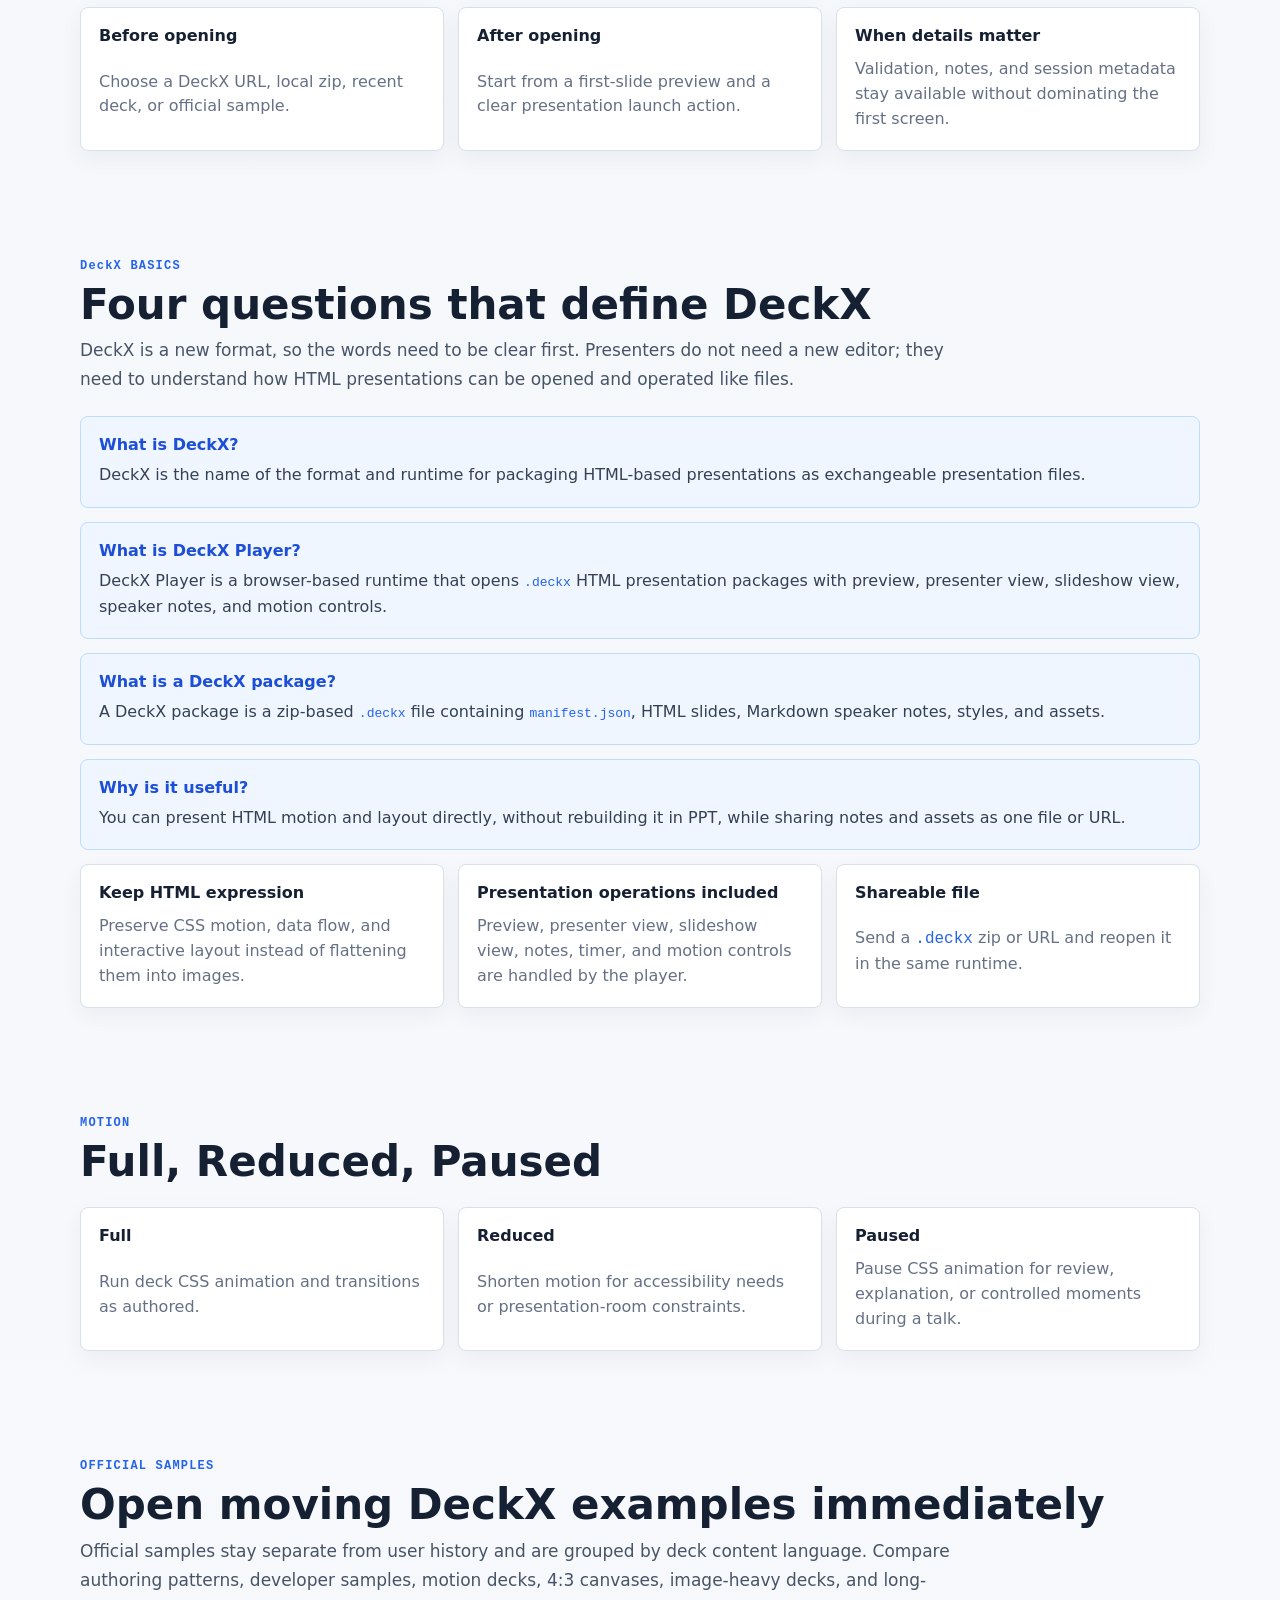
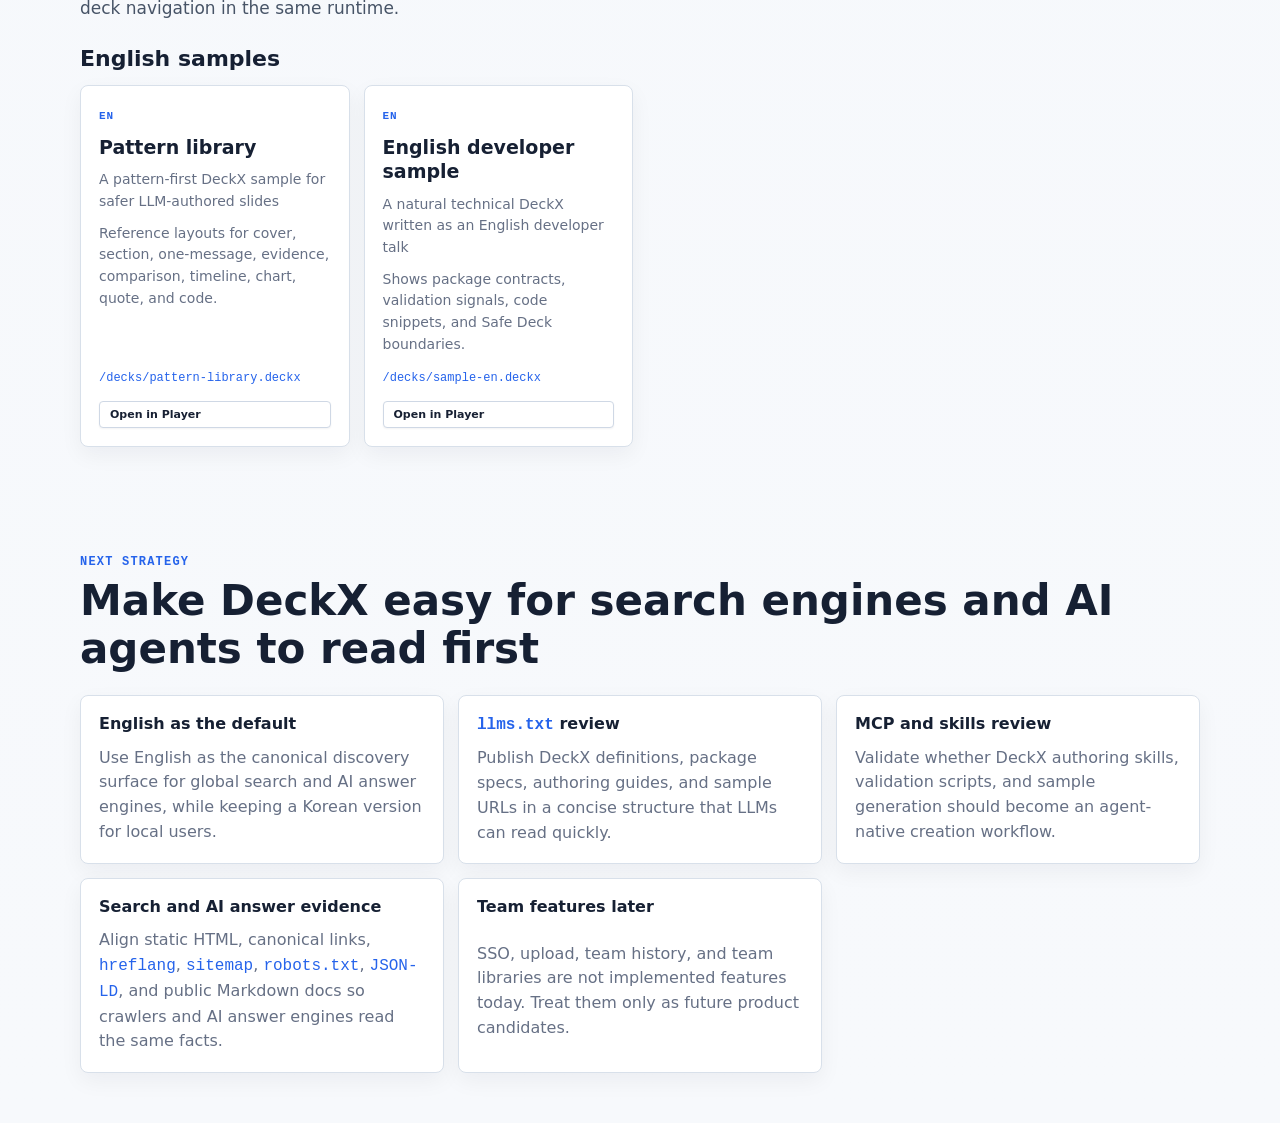
==== commit 422717a6: "Deploy landing runtime controls" ====
--- a/index.html
+++ b/index.html
@@ -50,11 +50,13 @@
     <link rel="manifest" href="/site.webmanifest" />
     <title>DeckX Player | AI-native HTML Presentation Runtime</title>
     <script type="text/javascript">
-      (function(c,l,a,r,i,t,y){
-        c[a]=c[a]||function(){(c[a].q=c[a].q||[]).push(arguments)};
-        t=l.createElement(r);t.async=1;t.src="https://www.clarity.ms/tag/"+i;
-        y=l.getElementsByTagName(r)[0];y.parentNode.insertBefore(t,y);
-      })(window, document, "clarity", "script", "wwp7u25012");
+      if (window.location.hostname === "deckx-project.github.io") {
+        (function(c,l,a,r,i,t,y){
+          c[a]=c[a]||function(){(c[a].q=c[a].q||[]).push(arguments)};
+          t=l.createElement(r);t.async=1;t.src="https://www.clarity.ms/tag/"+i;
+          y=l.getElementsByTagName(r)[0];y.parentNode.insertBefore(t,y);
+        })(window, document, "clarity", "script", "wwp7u25012");
+      }
     </script>
     <script type="application/ld+json">
       {
@@ -166,7 +168,7 @@
         ]
       }
     </script>
-    <script type="module" crossorigin src="/assets/main-TCePo9F2.js"></script>
+    <script type="module" crossorigin src="/assets/main-CdRb7j__.js"></script>
     <link rel="stylesheet" crossorigin href="/assets/main-COouToHF.css">
   </head>
   <body data-page="project">
